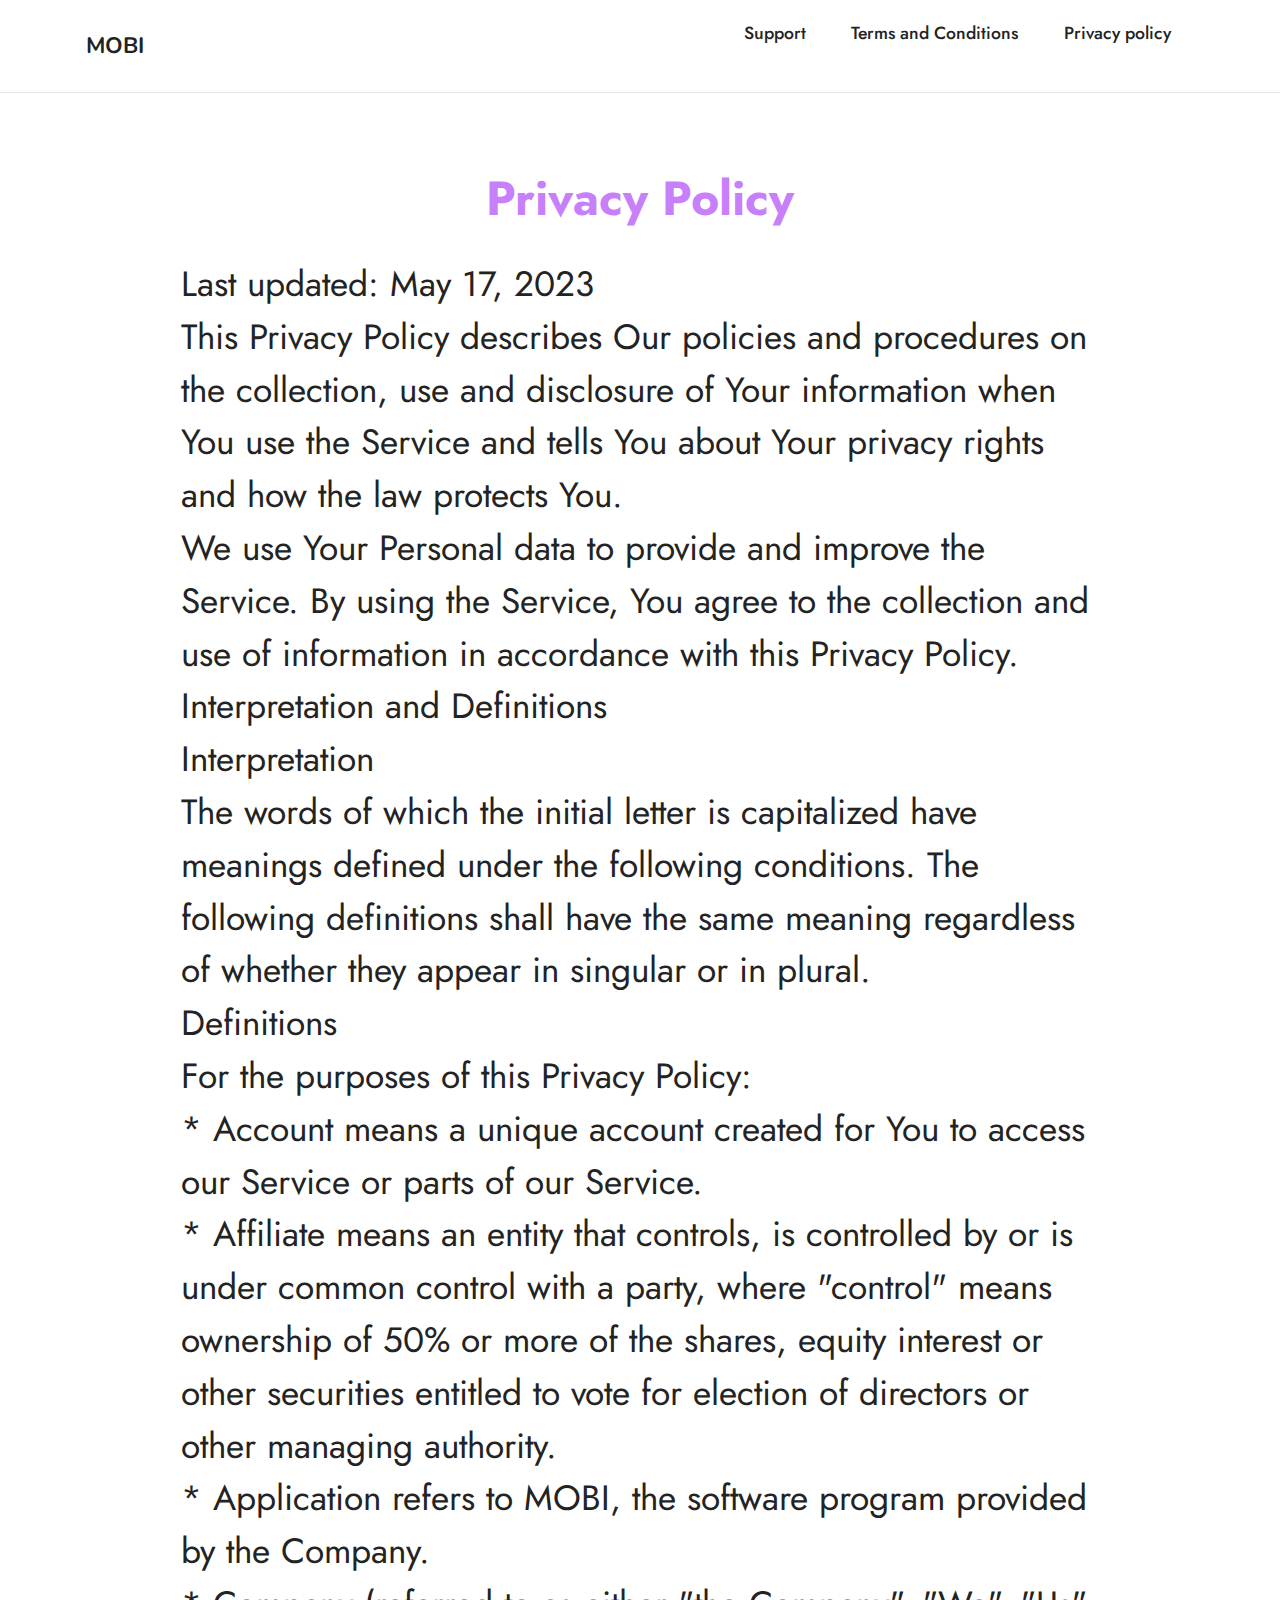
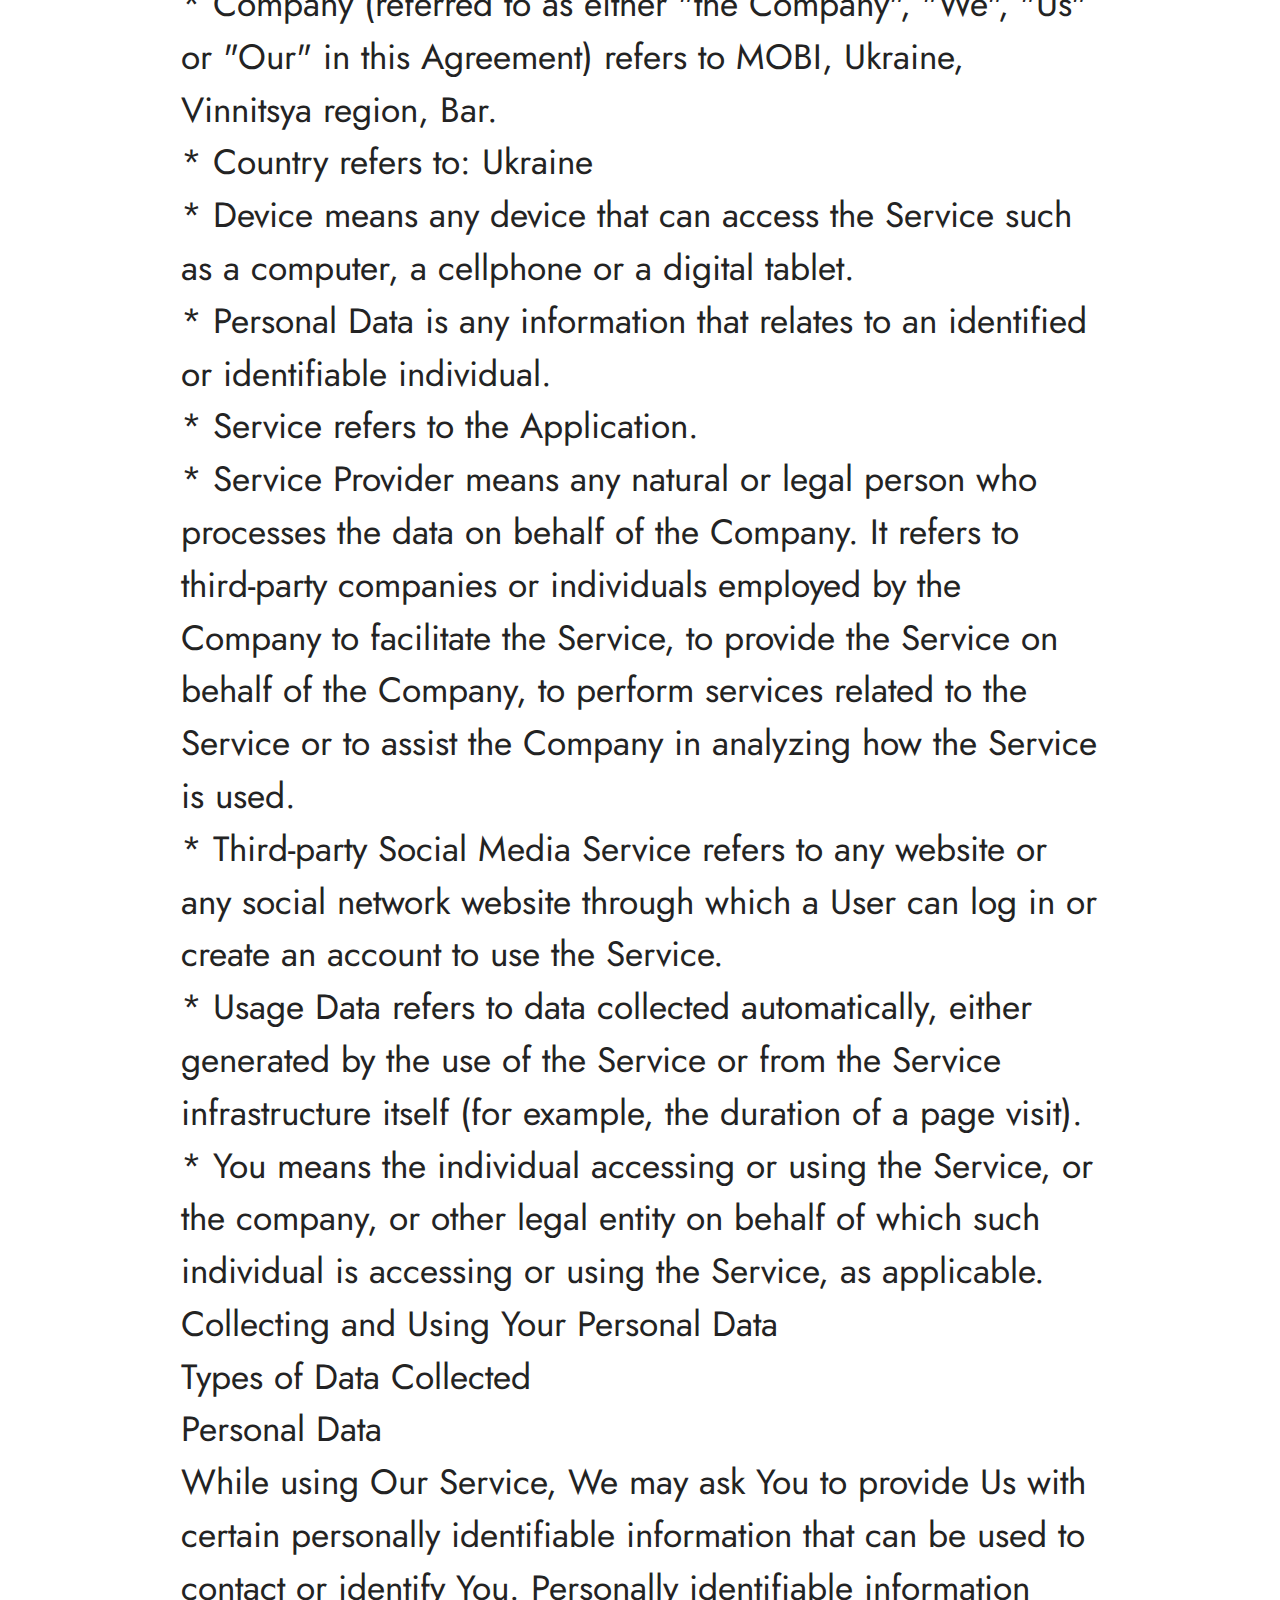
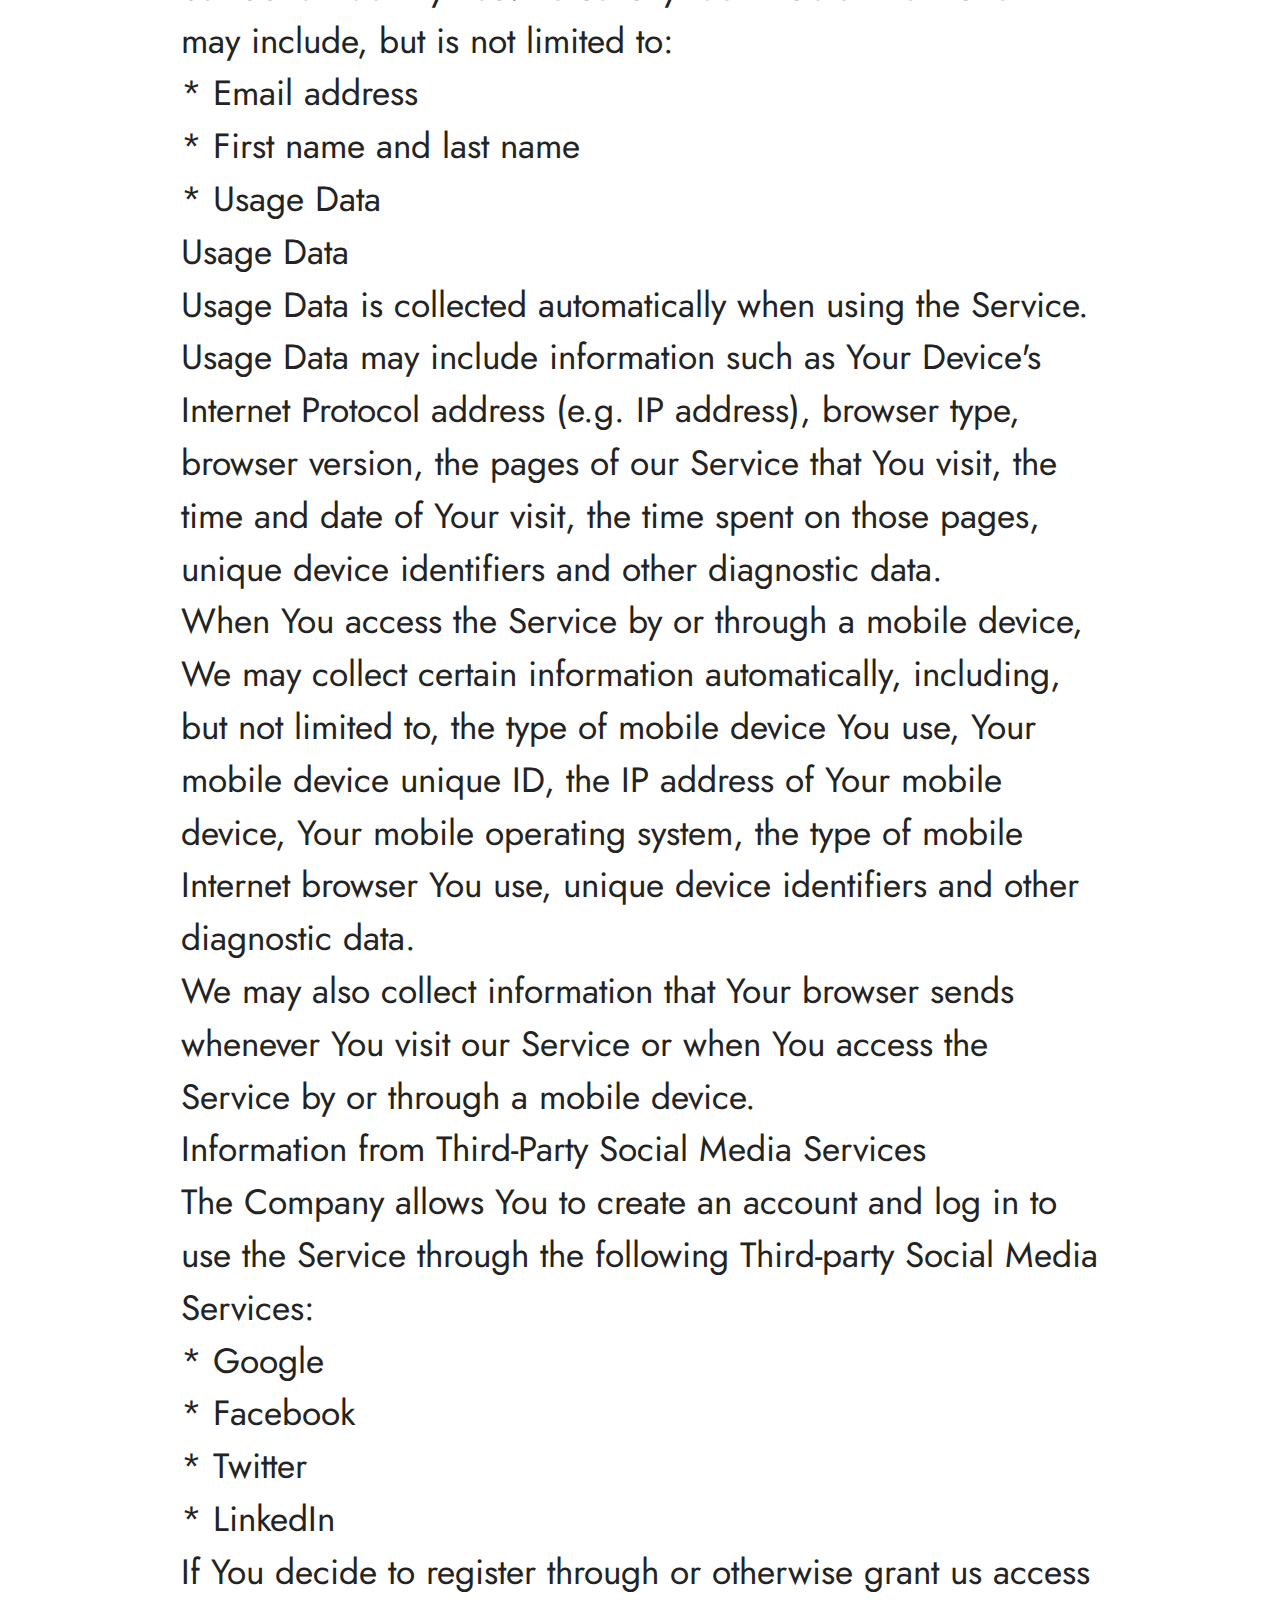
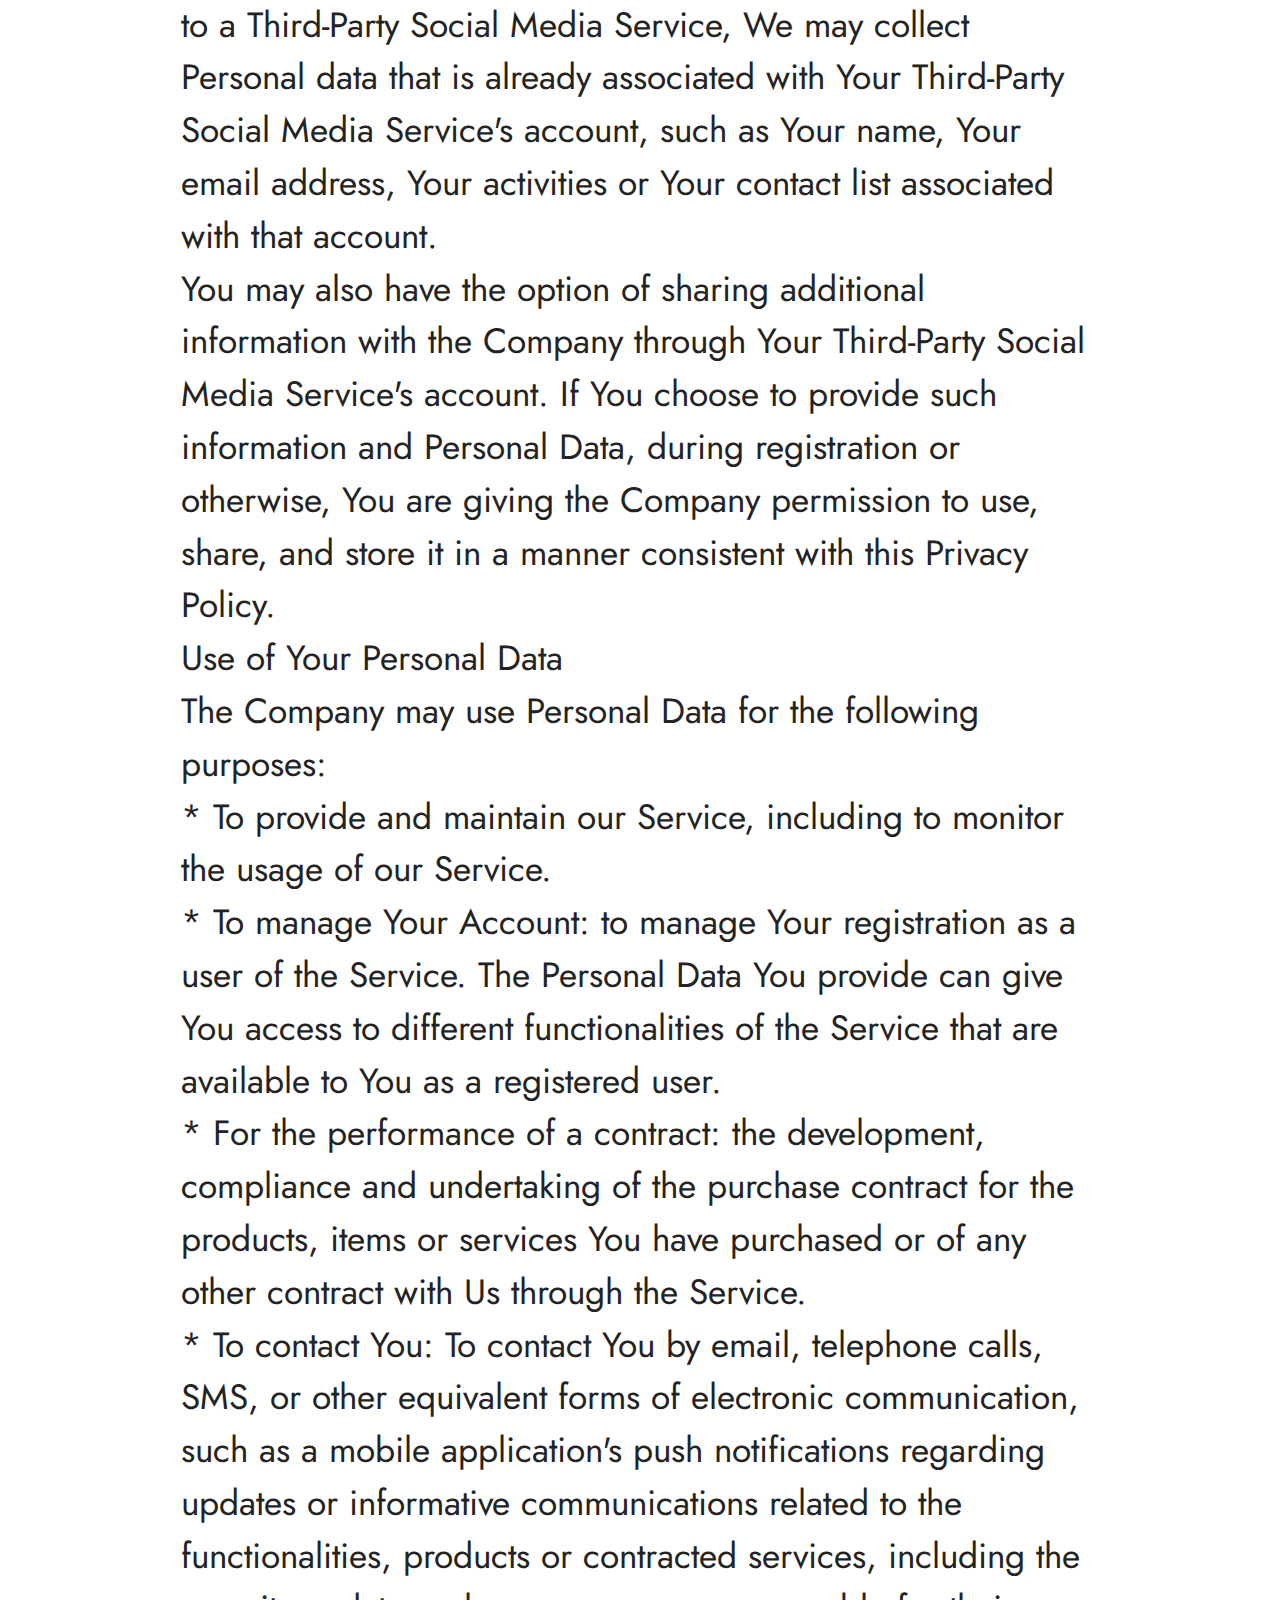
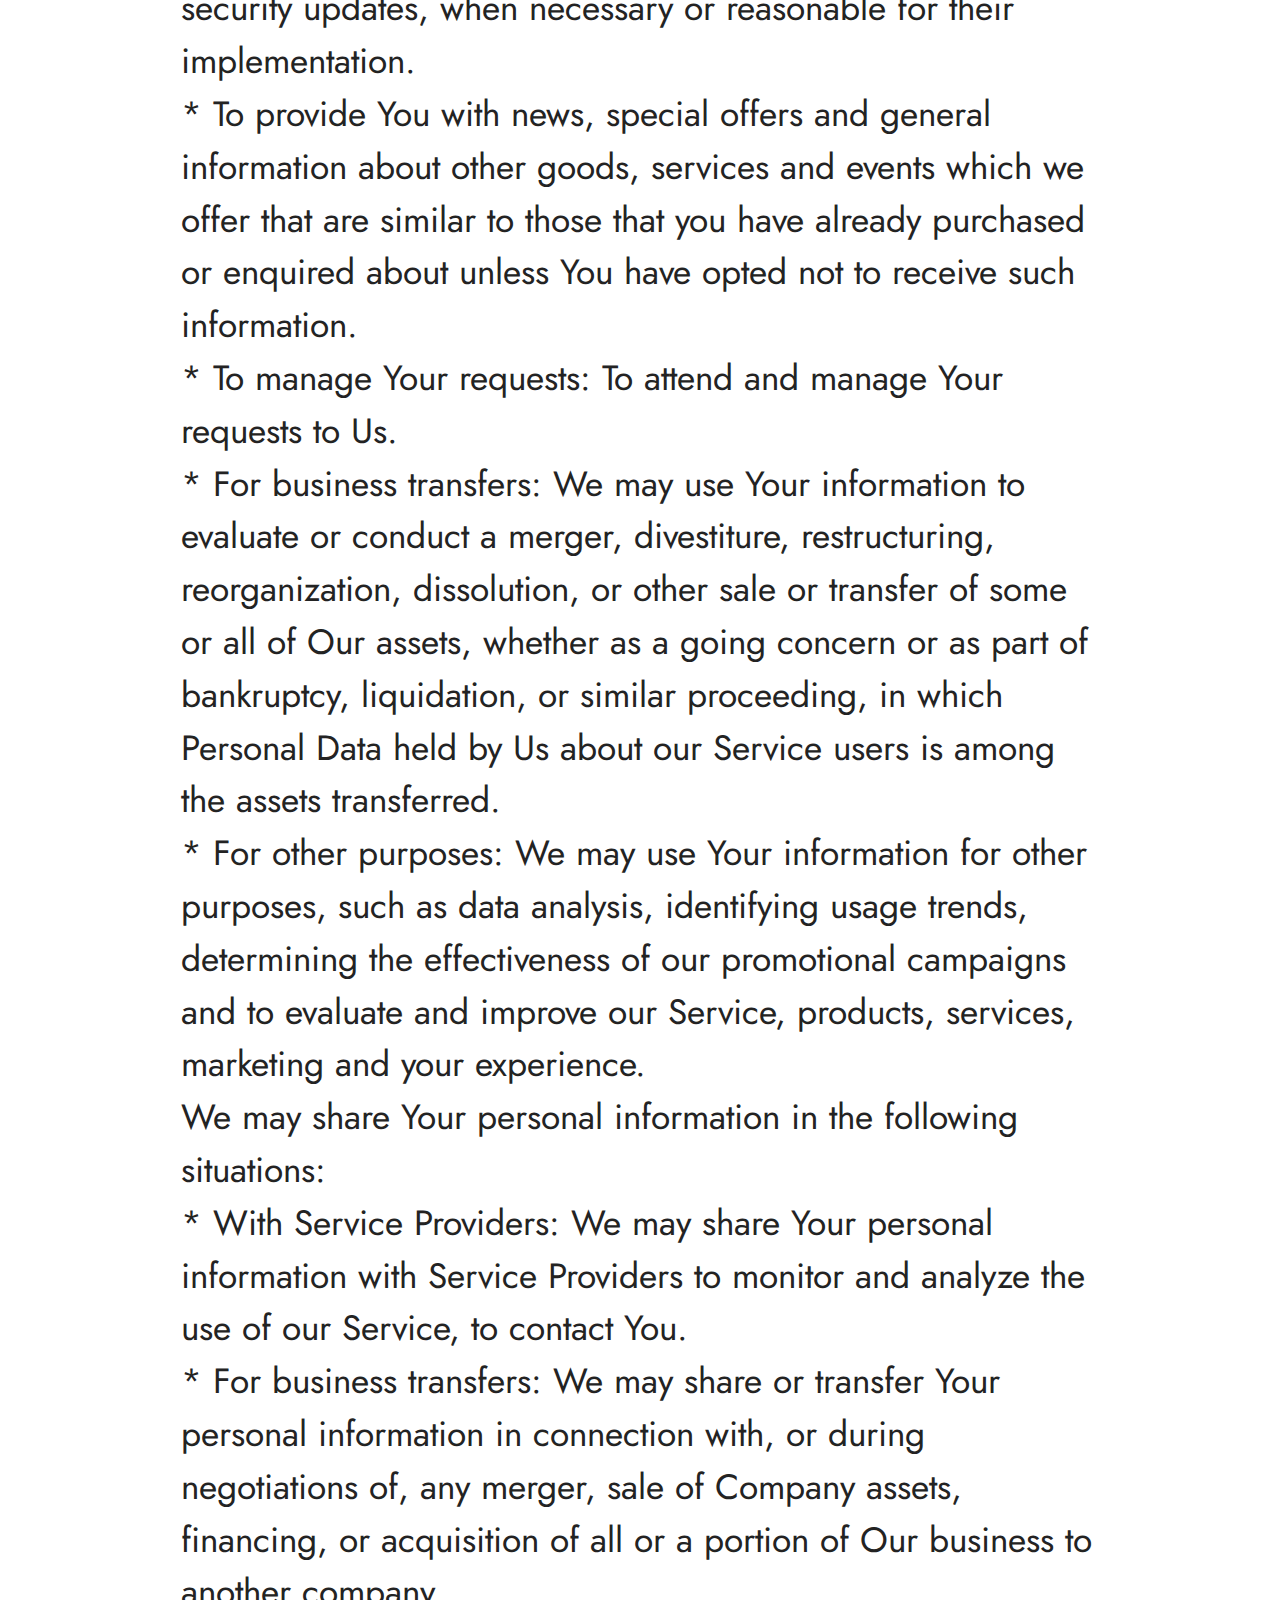
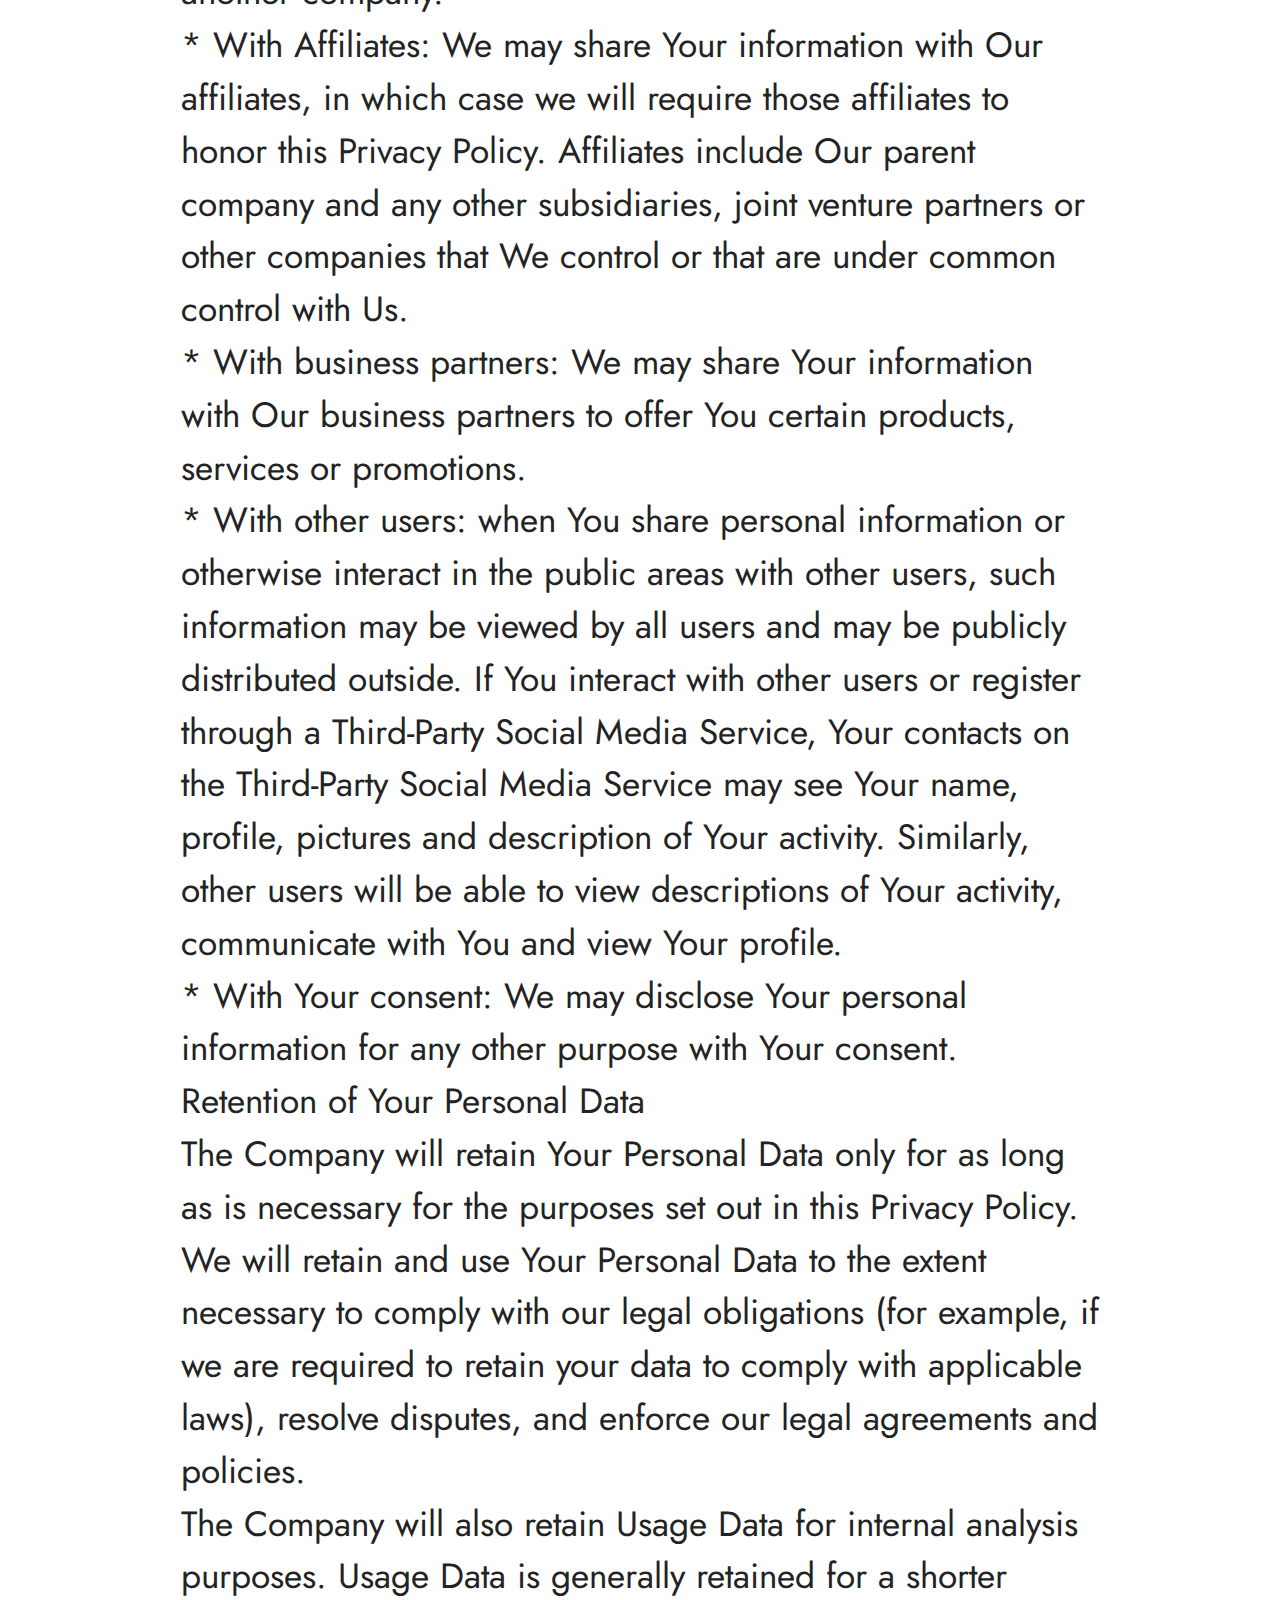
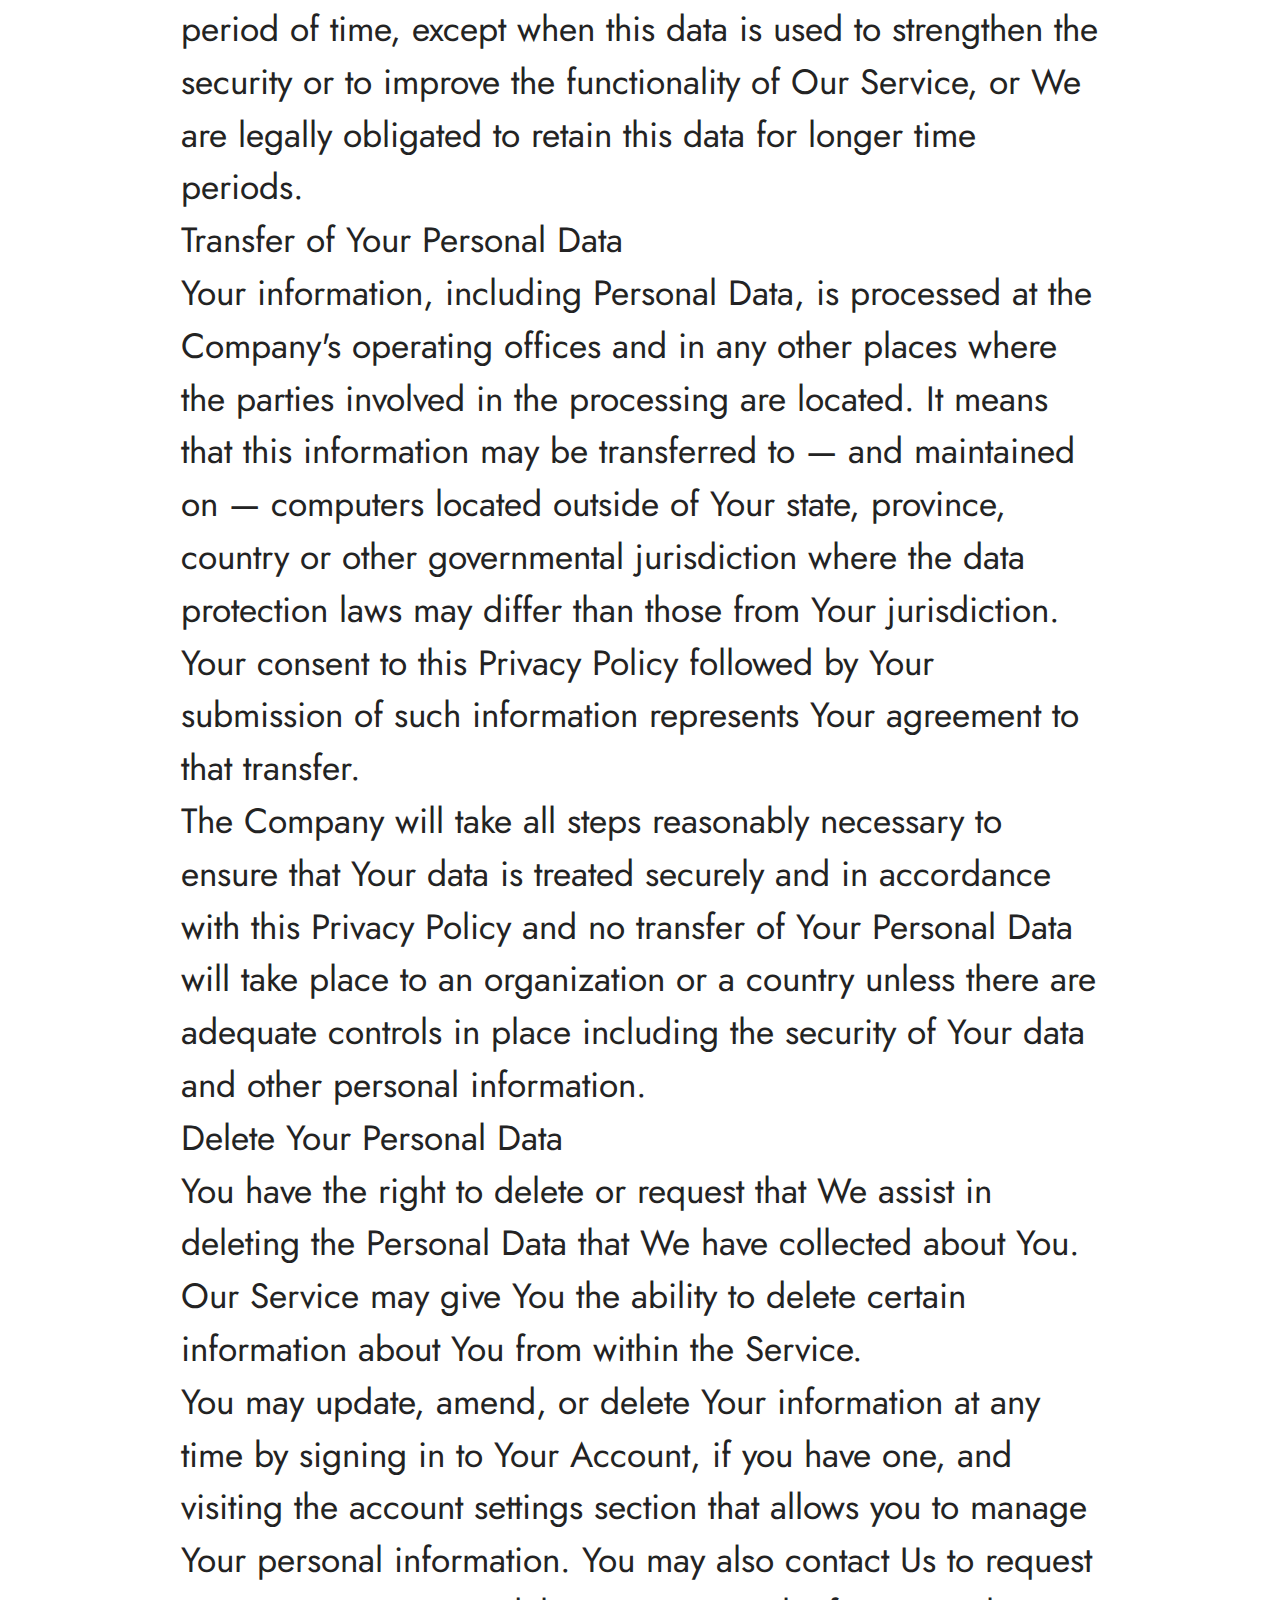
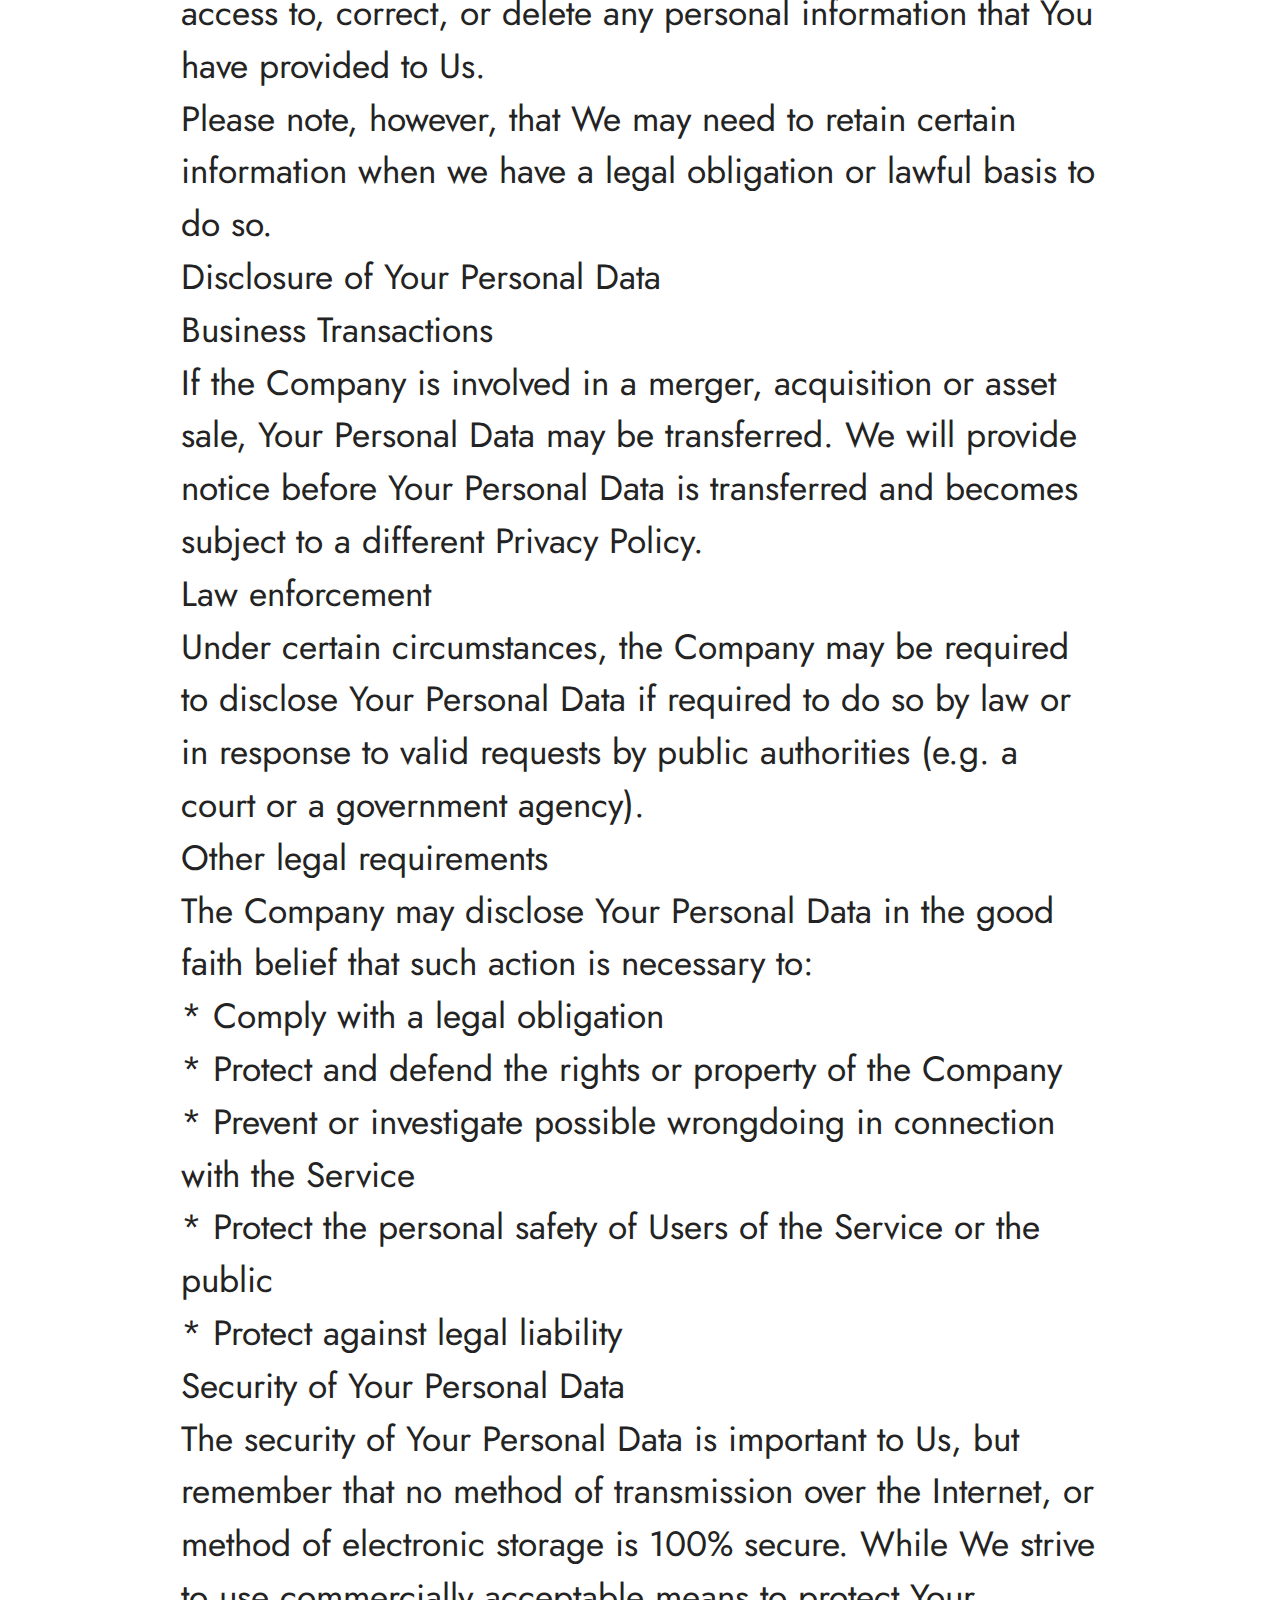
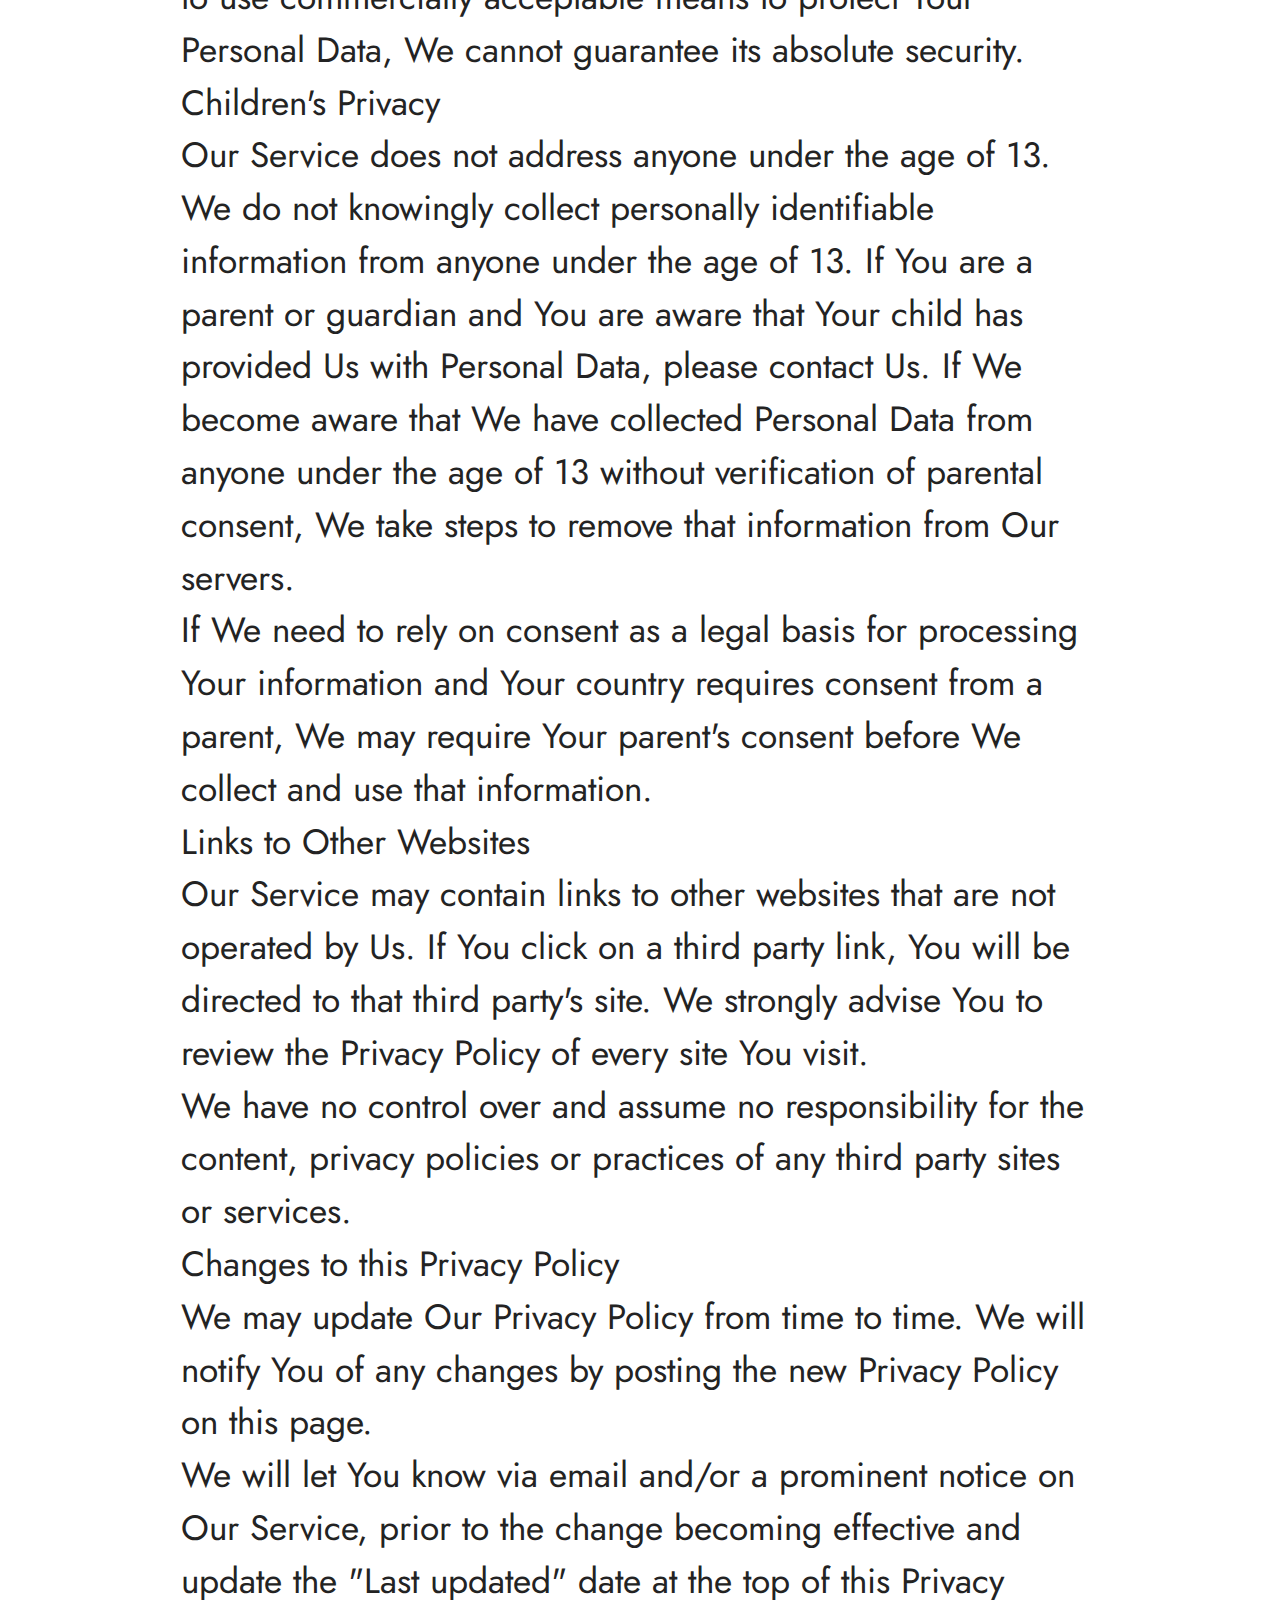
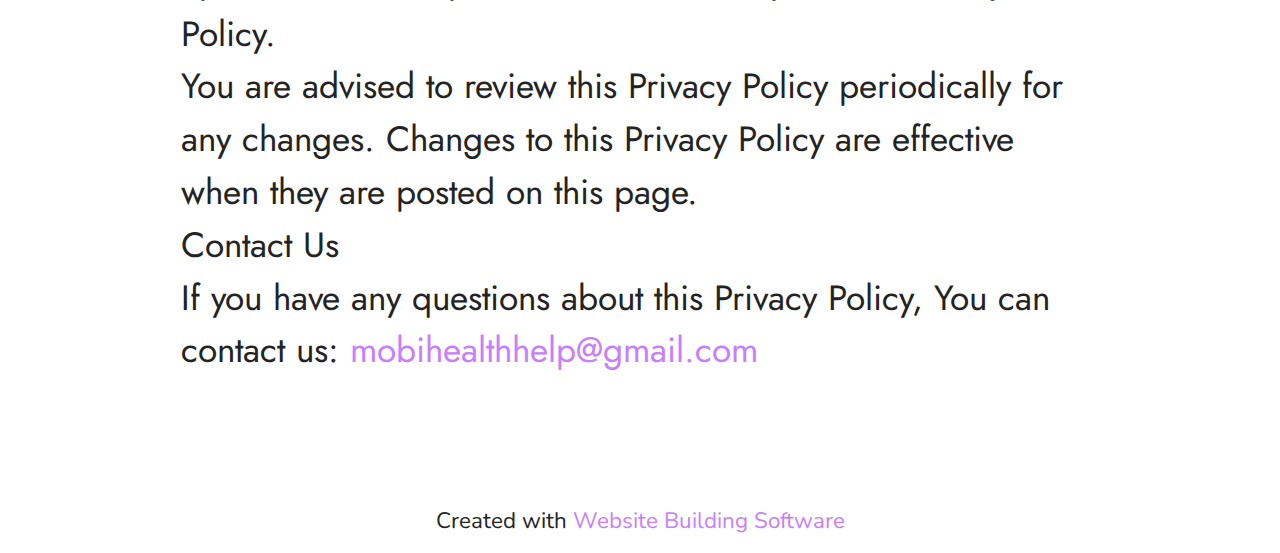
==== privacy-policy.html @ 44dad767 "Add files via upload" ====
<!DOCTYPE html>
<html  >
<head>
  <!-- Site made with Mobirise Website Builder v5.8.9, https://mobirise.com -->
  <meta charset="UTF-8">
  <meta http-equiv="X-UA-Compatible" content="IE=edge">
  <meta name="generator" content="Mobirise v5.8.9, mobirise.com">
  <meta name="viewport" content="width=device-width, initial-scale=1, minimum-scale=1">
  <link rel="shortcut icon" href="assets/images/appicon-3-280x280-128x128-1.png" type="image/x-icon">
  <meta name="description" content="">
  
  
  <title>Privacy policy</title>
  <link rel="stylesheet" href="assets/bootstrap/css/bootstrap.min.css">
  <link rel="stylesheet" href="assets/bootstrap/css/bootstrap-grid.min.css">
  <link rel="stylesheet" href="assets/bootstrap/css/bootstrap-reboot.min.css">
  <link rel="stylesheet" href="assets/dropdown/css/style.css">
  <link rel="stylesheet" href="assets/socicon/css/styles.css">
  <link rel="stylesheet" href="assets/theme/css/style.css">
  <link rel="preload" href="https://fonts.googleapis.com/css?family=Jost:100,200,300,400,500,600,700,800,900,100i,200i,300i,400i,500i,600i,700i,800i,900i&display=swap" as="style" onload="this.onload=null;this.rel='stylesheet'">
  <noscript><link rel="stylesheet" href="https://fonts.googleapis.com/css?family=Jost:100,200,300,400,500,600,700,800,900,100i,200i,300i,400i,500i,600i,700i,800i,900i&display=swap"></noscript>
  <link rel="preload" href="https://fonts.googleapis.com/css?family=Nunito:200,300,400,500,600,700,800,900,200i,300i,400i,500i,600i,700i,800i,900i&display=swap" as="style" onload="this.onload=null;this.rel='stylesheet'">
  <noscript><link rel="stylesheet" href="https://fonts.googleapis.com/css?family=Nunito:200,300,400,500,600,700,800,900,200i,300i,400i,500i,600i,700i,800i,900i&display=swap"></noscript>
  <link rel="preload" as="style" href="assets/mobirise/css/mbr-additional.css"><link rel="stylesheet" href="assets/mobirise/css/mbr-additional.css" type="text/css">

  
  
  
</head>
<body>
  
  <section data-bs-version="5.1" class="menu cid-s48OLK6784" once="menu" id="menu1-q">
    
    <nav class="navbar navbar-dropdown navbar-fixed-top navbar-expand-lg">
        <div class="container">
            <div class="navbar-brand">
                
                <span class="navbar-caption-wrap"><a class="navbar-caption text-black text-primary display-7" href="index.html">MOBI</a></span>
            </div>
            <button class="navbar-toggler" type="button" data-toggle="collapse" data-bs-toggle="collapse" data-target="#navbarSupportedContent" data-bs-target="#navbarSupportedContent" aria-controls="navbarNavAltMarkup" aria-expanded="false" aria-label="Toggle navigation">
                <div class="hamburger">
                    <span></span>
                    <span></span>
                    <span></span>
                    <span></span>
                </div>
            </button>
            <div class="collapse navbar-collapse" id="navbarSupportedContent">
                <ul class="navbar-nav nav-dropdown nav-right" data-app-modern-menu="true"><li class="nav-item"><a class="nav-link link text-black text-primary display-4" href="support.html" target="_blank">Support<br><br></a></li><li class="nav-item"><a class="nav-link link text-black text-primary display-4" href="terms-and-conditions.html">Terms and Conditions<br><br></a></li>
                    <li class="nav-item"><a class="nav-link link text-black text-primary display-4" href="privacy-policy.html">Privacy policy</a></li></ul>
                
                
            </div>
        </div>
    </nav>

</section>

<section data-bs-version="5.1" class="content4 cid-tEvQlUvA2G" id="content4-r">
    

    
    
    <div class="container">
        <div class="row justify-content-center">
            <div class="title col-md-12 col-lg-10">
                <h3 class="mbr-section-title mbr-fonts-style align-center mb-4 display-2"><strong>Privacy Policy</strong></h3>
                <h4 class="mbr-section-subtitle align-center mbr-fonts-style mb-4 display-5"><div>Last updated: May 17, 2023</div><div>This Privacy Policy describes Our policies and procedures on the collection, use and disclosure of Your information when You use the Service and tells You about Your privacy rights and how the law protects You.</div><div>We use Your Personal data to provide and improve the Service. By using the Service, You agree to the collection and use of information in accordance with this Privacy Policy.</div><div>Interpretation and Definitions</div><div>Interpretation</div><div>The words of which the initial letter is capitalized have meanings defined under the following conditions. The following definitions shall have the same meaning regardless of whether they appear in singular or in plural.</div><div>Definitions</div><div>For the purposes of this Privacy Policy:</div><div>* Account means a unique account created for You to access our Service or parts of our Service.</div><div>* Affiliate means an entity that controls, is controlled by or is under common control with a party, where "control" means ownership of 50% or more of the shares, equity interest or other securities entitled to vote for election of directors or other managing authority.</div><div>* Application refers to MOBI, the software program provided by the Company.</div><div>* Company (referred to as either "the Company", "We", "Us" or "Our" in this Agreement) refers to MOBI, Ukraine, Vinnitsya region, Bar.</div><div>* Country refers to: Ukraine</div><div>* Device means any device that can access the Service such as a computer, a cellphone or a digital tablet.</div><div>* Personal Data is any information that relates to an identified or identifiable individual.</div><div>* Service refers to the Application.</div><div>* Service Provider means any natural or legal person who processes the data on behalf of the Company. It refers to third-party companies or individuals employed by the Company to facilitate the Service, to provide the Service on behalf of the Company, to perform services related to the Service or to assist the Company in analyzing how the Service is used.</div><div>* Third-party Social Media Service refers to any website or any social network website through which a User can log in or create an account to use the Service.</div><div>* Usage Data refers to data collected automatically, either generated by the use of the Service or from the Service infrastructure itself (for example, the duration of a page visit).</div><div>* You means the individual accessing or using the Service, or the company, or other legal entity on behalf of which such individual is accessing or using the Service, as applicable.</div><div>Collecting and Using Your Personal Data</div><div>Types of Data Collected</div><div>Personal Data</div><div>While using Our Service, We may ask You to provide Us with certain personally identifiable information that can be used to contact or identify You. Personally identifiable information may include, but is not limited to:</div><div>* Email address</div><div>* First name and last name</div><div>* Usage Data</div><div>Usage Data</div><div>Usage Data is collected automatically when using the Service.</div><div>Usage Data may include information such as Your Device's Internet Protocol address (e.g. IP address), browser type, browser version, the pages of our Service that You visit, the time and date of Your visit, the time spent on those pages, unique device identifiers and other diagnostic data.</div><div>When You access the Service by or through a mobile device, We may collect certain information automatically, including, but not limited to, the type of mobile device You use, Your mobile device unique ID, the IP address of Your mobile device, Your mobile operating system, the type of mobile Internet browser You use, unique device identifiers and other diagnostic data.</div><div>We may also collect information that Your browser sends whenever You visit our Service or when You access the Service by or through a mobile device.</div><div>Information from Third-Party Social Media Services</div><div>The Company allows You to create an account and log in to use the Service through the following Third-party Social Media Services:</div><div>* Google</div><div>* Facebook</div><div>* Twitter</div><div>* LinkedIn</div><div>If You decide to register through or otherwise grant us access to a Third-Party Social Media Service, We may collect Personal data that is already associated with Your Third-Party Social Media Service's account, such as Your name, Your email address, Your activities or Your contact list associated with that account.</div><div>You may also have the option of sharing additional information with the Company through Your Third-Party Social Media Service's account. If You choose to provide such information and Personal Data, during registration or otherwise, You are giving the Company permission to use, share, and store it in a manner consistent with this Privacy Policy.</div><div>Use of Your Personal Data</div><div>The Company may use Personal Data for the following purposes:</div><div>* To provide and maintain our Service, including to monitor the usage of our Service.</div><div>* To manage Your Account: to manage Your registration as a user of the Service. The Personal Data You provide can give You access to different functionalities of the Service that are available to You as a registered user.</div><div>* For the performance of a contract: the development, compliance and undertaking of the purchase contract for the products, items or services You have purchased or of any other contract with Us through the Service.</div><div>* To contact You: To contact You by email, telephone calls, SMS, or other equivalent forms of electronic communication, such as a mobile application's push notifications regarding updates or informative communications related to the functionalities, products or contracted services, including the security updates, when necessary or reasonable for their implementation.</div><div>* To provide You with news, special offers and general information about other goods, services and events which we offer that are similar to those that you have already purchased or enquired about unless You have opted not to receive such information.</div><div>* To manage Your requests: To attend and manage Your requests to Us.</div><div>* For business transfers: We may use Your information to evaluate or conduct a merger, divestiture, restructuring, reorganization, dissolution, or other sale or transfer of some or all of Our assets, whether as a going concern or as part of bankruptcy, liquidation, or similar proceeding, in which Personal Data held by Us about our Service users is among the assets transferred.</div><div>* For other purposes: We may use Your information for other purposes, such as data analysis, identifying usage trends, determining the effectiveness of our promotional campaigns and to evaluate and improve our Service, products, services, marketing and your experience.</div><div>We may share Your personal information in the following situations:</div><div>* With Service Providers: We may share Your personal information with Service Providers to monitor and analyze the use of our Service, to contact You.</div><div>* For business transfers: We may share or transfer Your personal information in connection with, or during negotiations of, any merger, sale of Company assets, financing, or acquisition of all or a portion of Our business to another company.</div><div>* With Affiliates: We may share Your information with Our affiliates, in which case we will require those affiliates to honor this Privacy Policy. Affiliates include Our parent company and any other subsidiaries, joint venture partners or other companies that We control or that are under common control with Us.</div><div>* With business partners: We may share Your information with Our business partners to offer You certain products, services or promotions.</div><div>* With other users: when You share personal information or otherwise interact in the public areas with other users, such information may be viewed by all users and may be publicly distributed outside. If You interact with other users or register through a Third-Party Social Media Service, Your contacts on the Third-Party Social Media Service may see Your name, profile, pictures and description of Your activity. Similarly, other users will be able to view descriptions of Your activity, communicate with You and view Your profile.</div><div>* With Your consent: We may disclose Your personal information for any other purpose with Your consent.</div><div>Retention of Your Personal Data</div><div>The Company will retain Your Personal Data only for as long as is necessary for the purposes set out in this Privacy Policy. We will retain and use Your Personal Data to the extent necessary to comply with our legal obligations (for example, if we are required to retain your data to comply with applicable laws), resolve disputes, and enforce our legal agreements and policies.</div><div>The Company will also retain Usage Data for internal analysis purposes. Usage Data is generally retained for a shorter period of time, except when this data is used to strengthen the security or to improve the functionality of Our Service, or We are legally obligated to retain this data for longer time periods.</div><div>Transfer of Your Personal Data</div><div>Your information, including Personal Data, is processed at the Company's operating offices and in any other places where the parties involved in the processing are located. It means that this information may be transferred to — and maintained on — computers located outside of Your state, province, country or other governmental jurisdiction where the data protection laws may differ than those from Your jurisdiction.</div><div>Your consent to this Privacy Policy followed by Your submission of such information represents Your agreement to that transfer.</div><div>The Company will take all steps reasonably necessary to ensure that Your data is treated securely and in accordance with this Privacy Policy and no transfer of Your Personal Data will take place to an organization or a country unless there are adequate controls in place including the security of Your data and other personal information.</div><div>Delete Your Personal Data</div><div>You have the right to delete or request that We assist in deleting the Personal Data that We have collected about You.</div><div>Our Service may give You the ability to delete certain information about You from within the Service.</div><div>You may update, amend, or delete Your information at any time by signing in to Your Account, if you have one, and visiting the account settings section that allows you to manage Your personal information. You may also contact Us to request access to, correct, or delete any personal information that You have provided to Us.</div><div>Please note, however, that We may need to retain certain information when we have a legal obligation or lawful basis to do so.</div><div>Disclosure of Your Personal Data</div><div>Business Transactions</div><div>If the Company is involved in a merger, acquisition or asset sale, Your Personal Data may be transferred. We will provide notice before Your Personal Data is transferred and becomes subject to a different Privacy Policy.</div><div>Law enforcement</div><div>Under certain circumstances, the Company may be required to disclose Your Personal Data if required to do so by law or in response to valid requests by public authorities (e.g. a court or a government agency).</div><div>Other legal requirements</div><div>The Company may disclose Your Personal Data in the good faith belief that such action is necessary to:</div><div>* Comply with a legal obligation</div><div>* Protect and defend the rights or property of the Company</div><div>* Prevent or investigate possible wrongdoing in connection with the Service</div><div>* Protect the personal safety of Users of the Service or the public</div><div>* Protect against legal liability</div><div>Security of Your Personal Data</div><div>The security of Your Personal Data is important to Us, but remember that no method of transmission over the Internet, or method of electronic storage is 100% secure. While We strive to use commercially acceptable means to protect Your Personal Data, We cannot guarantee its absolute security.</div><div>Children's Privacy</div><div>Our Service does not address anyone under the age of 13. We do not knowingly collect personally identifiable information from anyone under the age of 13. If You are a parent or guardian and You are aware that Your child has provided Us with Personal Data, please contact Us. If We become aware that We have collected Personal Data from anyone under the age of 13 without verification of parental consent, We take steps to remove that information from Our servers.</div><div>If We need to rely on consent as a legal basis for processing Your information and Your country requires consent from a parent, We may require Your parent's consent before We collect and use that information.</div><div>Links to Other Websites</div><div>Our Service may contain links to other websites that are not operated by Us. If You click on a third party link, You will be directed to that third party's site. We strongly advise You to review the Privacy Policy of every site You visit.</div><div>We have no control over and assume no responsibility for the content, privacy policies or practices of any third party sites or services.</div><div>Changes to this Privacy Policy</div><div>We may update Our Privacy Policy from time to time. We will notify You of any changes by posting the new Privacy Policy on this page.</div><div>We will let You know via email and/or a prominent notice on Our Service, prior to the change becoming effective and update the "Last updated" date at the top of this Privacy Policy.</div><div>You are advised to review this Privacy Policy periodically for any changes. Changes to this Privacy Policy are effective when they are posted on this page.</div><div>Contact Us</div><div>If you have any questions about this Privacy Policy, You can contact us: <a href="mailto:mobihealthhelp@gmail.com" class="text-primary">mobihealthhelp@gmail.com</a></div></h4>
                
            </div>
        </div>
    </div>
</section><section class="display-7" style="padding: 0;align-items: center;justify-content: center;flex-wrap: wrap;    align-content: center;display: flex;position: relative;height: 4rem;"><a href="https://mobiri.se/3019421" style="flex: 1 1;height: 4rem;position: absolute;width: 100%;z-index: 1;"><img alt="" style="height: 4rem;" src="[data-uri]"></a><p style="margin: 0;text-align: center;" class="display-7">Created with &#8204;</p><a style="z-index:1" href="https://mobirise.com"> Website Building Software</a></section><script src="assets/bootstrap/js/bootstrap.bundle.min.js"></script>  <script src="assets/smoothscroll/smooth-scroll.js"></script>  <script src="assets/ytplayer/index.js"></script>  <script src="assets/dropdown/js/navbar-dropdown.js"></script>  <script src="assets/theme/js/script.js"></script>  
  
  
</body>
</html>
---- assets/dropdown/css/style.css ----
.navbar-dropdown {
  left: 0;
  padding: 0;
  position: absolute;
  right: 0;
  top: 0;
  transition: all 0.45s ease;
  z-index: 1030;
  background: #282828; }
  .navbar-dropdown .navbar-logo {
    margin-right: 0.8rem;
    transition: margin 0.3s ease-in-out;
    vertical-align: middle; }
    .navbar-dropdown .navbar-logo img {
      height: 3.125rem;
      transition: all 0.3s ease-in-out; }
    .navbar-dropdown .navbar-logo.mbr-iconfont {
      font-size: 3.125rem;
      line-height: 3.125rem; }
  .navbar-dropdown .navbar-caption {
    font-weight: 700;
    white-space: normal;
    vertical-align: -4px;
    line-height: 3.125rem !important; }
    .navbar-dropdown .navbar-caption, .navbar-dropdown .navbar-caption:hover {
      color: inherit;
      text-decoration: none; }
  .navbar-dropdown .mbr-iconfont + .navbar-caption {
    vertical-align: -1px; }
  .navbar-dropdown.navbar-fixed-top {
    position: fixed; }
  .navbar-dropdown .navbar-brand span {
    vertical-align: -4px; }
  .navbar-dropdown.bg-color.transparent {
    background: none; }
  .navbar-dropdown.navbar-short .navbar-brand {
    padding: 0.625rem 0; }
    .navbar-dropdown.navbar-short .navbar-brand span {
      vertical-align: -1px; }
  .navbar-dropdown.navbar-short .navbar-caption {
    line-height: 2.375rem !important;
    vertical-align: -2px; }
  .navbar-dropdown.navbar-short .navbar-logo {
    margin-right: 0.5rem; }
    .navbar-dropdown.navbar-short .navbar-logo img {
      height: 2.375rem; }
    .navbar-dropdown.navbar-short .navbar-logo.mbr-iconfont {
      font-size: 2.375rem;
      line-height: 2.375rem; }
  .navbar-dropdown.navbar-short .mbr-table-cell {
    height: 3.625rem; }
  .navbar-dropdown .navbar-close {
    left: 0.6875rem;
    position: fixed;
    top: 0.75rem;
    z-index: 1000; }
  .navbar-dropdown .hamburger-icon {
    content: "";
    display: inline-block;
    vertical-align: middle;
    width: 16px;
    -webkit-box-shadow: 0 -6px 0 1px #282828,0 0 0 1px #282828,0 6px 0 1px #282828;
    -moz-box-shadow: 0 -6px 0 1px #282828,0 0 0 1px #282828,0 6px 0 1px #282828;
    box-shadow: 0 -6px 0 1px #282828,0 0 0 1px #282828,0 6px 0 1px #282828; }

.dropdown-menu .dropdown-toggle[data-toggle="dropdown-submenu"]::after {
  border-bottom: 0.35em solid transparent;
  border-left: 0.35em solid;
  border-right: 0;
  border-top: 0.35em solid transparent;
  margin-left: 0.3rem; }

.dropdown-menu .dropdown-item:focus {
  outline: 0; }

.nav-dropdown {
  font-size: 0.75rem;
  font-weight: 500;
  height: auto !important; }
  .nav-dropdown .nav-btn {
    padding-left: 1rem; }
  .nav-dropdown .link {
    margin: .667em 1.667em;
    font-weight: 500;
    padding: 0;
    transition: color .2s ease-in-out; }
    .nav-dropdown .link.dropdown-toggle {
      margin-right: 2.583em; }
      .nav-dropdown .link.dropdown-toggle::after {
        margin-left: .25rem;
        border-top: 0.35em solid;
        border-right: 0.35em solid transparent;
        border-left: 0.35em solid transparent;
        border-bottom: 0; }
      .nav-dropdown .link.dropdown-toggle[aria-expanded="true"] {
        margin: 0;
        padding: 0.667em 3.263em  0.667em 1.667em; }
  .nav-dropdown .link::after,
  .nav-dropdown .dropdown-item::after {
    color: inherit; }
  .nav-dropdown .btn {
    font-size: 0.75rem;
    font-weight: 700;
    letter-spacing: 0;
    margin-bottom: 0;
    padding-left: 1.25rem;
    padding-right: 1.25rem; }
  .nav-dropdown .dropdown-menu {
    border-radius: 0;
    border: 0;
    left: 0;
    margin: 0;
    padding-bottom: 1.25rem;
    padding-top: 1.25rem;
    position: relative; }
  .nav-dropdown .dropdown-submenu {
    margin-left: 0.125rem;
    top: 0; }
  .nav-dropdown .dropdown-item {
    font-weight: 500;
    line-height: 2;
    padding: 0.3846em 4.615em 0.3846em 1.5385em;
    position: relative;
    transition: color .2s ease-in-out, background-color .2s ease-in-out; }
    .nav-dropdown .dropdown-item::after {
      margin-top: -0.3077em;
      position: absolute;
      right: 1.1538em;
      top: 50%; }
    .nav-dropdown .dropdown-item:focus, .nav-dropdown .dropdown-item:hover {
      background: none; }

@media (max-width: 767px) {
  .nav-dropdown.navbar-toggleable-sm {
    bottom: 0;
    display: none;
    left: 0;
    overflow-x: hidden;
    position: fixed;
    top: 0;
    transform: translateX(-100%);
    -ms-transform: translateX(-100%);
    -webkit-transform: translateX(-100%);
    width: 18.75rem;
    z-index: 999; } }
.nav-dropdown.navbar-toggleable-xl {
  bottom: 0;
  display: none;
  left: 0;
  overflow-x: hidden;
  position: fixed;
  top: 0;
  transform: translateX(-100%);
  -ms-transform: translateX(-100%);
  -webkit-transform: translateX(-100%);
  width: 18.75rem;
  z-index: 999; }

.nav-dropdown-sm {
  display: block !important;
  overflow-x: hidden;
  overflow: auto;
  padding-top: 3.875rem; }
  .nav-dropdown-sm::after {
    content: "";
    display: block;
    height: 3rem;
    width: 100%; }
  .nav-dropdown-sm.collapse.in ~ .navbar-close {
    display: block !important; }
  .nav-dropdown-sm.collapsing, .nav-dropdown-sm.collapse.in {
    transform: translateX(0);
    -ms-transform: translateX(0);
    -webkit-transform: translateX(0);
    transition: all 0.25s ease-out;
    -webkit-transition: all 0.25s ease-out;
    background: #282828; }
  .nav-dropdown-sm.collapsing[aria-expanded="false"] {
    transform: translateX(-100%);
    -ms-transform: translateX(-100%);
    -webkit-transform: translateX(-100%); }
  .nav-dropdown-sm .nav-item {
    display: block;
    margin-left: 0 !important;
    padding-left: 0; }
  .nav-dropdown-sm .link,
  .nav-dropdown-sm .dropdown-item {
    border-top: 1px dotted rgba(255, 255, 255, 0.1);
    font-size: 0.8125rem;
    line-height: 1.6;
    margin: 0 !important;
    padding: 0.875rem 2.4rem 0.875rem 1.5625rem !important;
    position: relative;
    white-space: normal; }
    .nav-dropdown-sm .link:focus, .nav-dropdown-sm .link:hover,
    .nav-dropdown-sm .dropdown-item:focus,
    .nav-dropdown-sm .dropdown-item:hover {
      background: rgba(0, 0, 0, 0.2) !important;
      color: #c0a375; }
  .nav-dropdown-sm .nav-btn {
    position: relative;
    padding: 1.5625rem 1.5625rem 0 1.5625rem; }
    .nav-dropdown-sm .nav-btn::before {
      border-top: 1px dotted rgba(255, 255, 255, 0.1);
      content: "";
      left: 0;
      position: absolute;
      top: 0;
      width: 100%; }
    .nav-dropdown-sm .nav-btn + .nav-btn {
      padding-top: 0.625rem; }
      .nav-dropdown-sm .nav-btn + .nav-btn::before {
        display: none; }
  .nav-dropdown-sm .btn {
    padding: 0.625rem 0; }
  .nav-dropdown-sm .dropdown-toggle[data-toggle="dropdown-submenu"]::after {
    margin-left: .25rem;
    border-top: 0.35em solid;
    border-right: 0.35em solid transparent;
    border-left: 0.35em solid transparent;
    border-bottom: 0; }
  .nav-dropdown-sm .dropdown-toggle[data-toggle="dropdown-submenu"][aria-expanded="true"]::after {
    border-top: 0;
    border-right: 0.35em solid transparent;
    border-left: 0.35em solid transparent;
    border-bottom: 0.35em solid; }
  .nav-dropdown-sm .dropdown-menu {
    margin: 0;
    padding: 0;
    position: relative;
    top: 0;
    left: 0;
    width: 100%;
    border: 0;
    float: none;
    border-radius: 0;
    background: none; }
  .nav-dropdown-sm .dropdown-submenu {
    left: 100%;
    margin-left: 0.125rem;
    margin-top: -1.25rem;
    top: 0; }

.navbar-toggleable-sm .nav-dropdown .dropdown-menu {
  position: absolute; }

.navbar-toggleable-sm .nav-dropdown .dropdown-submenu {
  left: 100%;
  margin-left: 0.125rem;
  margin-top: -1.25rem;
  top: 0; }

.navbar-toggleable-sm.opened .nav-dropdown .dropdown-menu {
  position: relative; }

.navbar-toggleable-sm.opened .nav-dropdown .dropdown-submenu {
  left: 0;
  margin-left: 00rem;
  margin-top: 0rem;
  top: 0; }

.is-builder .nav-dropdown.collapsing {
  transition: none !important; }
---- assets/socicon/css/styles.css ----
@charset "UTF-8";

@font-face {
  font-family: 'Socicon';
  src:  url('../fonts/socicon.eot');
  src:  url('../fonts/socicon.eot?#iefix') format('embedded-opentype'),
    url('../fonts/socicon.woff2') format('woff2'),
    url('../fonts/socicon.ttf') format('truetype'),
    url('../fonts/socicon.woff') format('woff'),
    url('../fonts/socicon.svg#socicon') format('svg');
  font-weight: normal;
  font-style: normal;
  font-display: swap;
}

[data-icon]:before {
  font-family: "socicon" !important;
  content: attr(data-icon);
  font-style: normal !important;
  font-weight: normal !important;
  font-variant: normal !important;
  text-transform: none !important;
  speak: none;
  line-height: 1;
  -webkit-font-smoothing: antialiased;
  -moz-osx-font-smoothing: grayscale;
}

[class^="socicon-"], [class*=" socicon-"] {
  /* use !important to prevent issues with browser extensions that change fonts */
  font-family: 'Socicon' !important;
  speak: none;
  font-style: normal;
  font-weight: normal;
  font-variant: normal;
  text-transform: none;
  line-height: 1;

  /* Better Font Rendering =========== */
  -webkit-font-smoothing: antialiased;
  -moz-osx-font-smoothing: grayscale;
}

.socicon-eitaa:before {
  content: "\e97c";
}
.socicon-soroush:before {
  content: "\e97d";
}
.socicon-bale:before {
  content: "\e97e";
}
.socicon-zazzle:before {
  content: "\e97b";
}
.socicon-society6:before {
  content: "\e97a";
}
.socicon-redbubble:before {
  content: "\e979";
}
.socicon-avvo:before {
  content: "\e978";
}
.socicon-stitcher:before {
  content: "\e977";
}
.socicon-googlehangouts:before {
  content: "\e974";
}
.socicon-dlive:before {
  content: "\e975";
}
.socicon-vsco:before {
  content: "\e976";
}
.socicon-flipboard:before {
  content: "\e973";
}
.socicon-ubuntu:before {
  content: "\e958";
}
.socicon-artstation:before {
  content: "\e959";
}
.socicon-invision:before {
  content: "\e95a";
}
.socicon-torial:before {
  content: "\e95b";
}
.socicon-collectorz:before {
  content: "\e95c";
}
.socicon-seenthis:before {
  content: "\e95d";
}
.socicon-googleplaymusic:before {
  content: "\e95e";
}
.socicon-debian:before {
  content: "\e95f";
}
.socicon-filmfreeway:before {
  content: "\e960";
}
.socicon-gnome:before {
  content: "\e961";
}
.socicon-itchio:before {
  content: "\e962";
}
.socicon-jamendo:before {
  content: "\e963";
}
.socicon-mix:before {
  content: "\e964";
}
.socicon-sharepoint:before {
  content: "\e965";
}
.socicon-tinder:before {
  content: "\e966";
}
.socicon-windguru:before {
  content: "\e967";
}
.socicon-cdbaby:before {
  content: "\e968";
}
.socicon-elementaryos:before {
  content: "\e969";
}
.socicon-stage32:before {
  content: "\e96a";
}
.socicon-tiktok:before {
  content: "\e96b";
}
.socicon-gitter:before {
  content: "\e96c";
}
.socicon-letterboxd:before {
  content: "\e96d";
}
.socicon-threema:before {
  content: "\e96e";
}
.socicon-splice:before {
  content: "\e96f";
}
.socicon-metapop:before {
  content: "\e970";
}
.socicon-naver:before {
  content: "\e971";
}
.socicon-remote:before {
  content: "\e972";
}
.socicon-internet:before {
  content: "\e957";
}
.socicon-moddb:before {
  content: "\e94b";
}
.socicon-indiedb:before {
  content: "\e94c";
}
.socicon-traxsource:before {
  content: "\e94d";
}
.socicon-gamefor:before {
  content: "\e94e";
}
.socicon-pixiv:before {
  content: "\e94f";
}
.socicon-myanimelist:before {
  content: "\e950";
}
.socicon-blackberry:before {
  content: "\e951";
}
.socicon-wickr:before {
  content: "\e952";
}
.socicon-spip:before {
  content: "\e953";
}
.socicon-napster:before {
  content: "\e954";
}
.socicon-beatport:before {
  content: "\e955";
}
.socicon-hackerone:before {
  content: "\e956";
}
.socicon-hackernews:before {
  content: "\e946";
}
.socicon-smashwords:before {
  content: "\e947";
}
.socicon-kobo:before {
  content: "\e948";
}
.socicon-bookbub:before {
  content: "\e949";
}
.socicon-mailru:before {
  content: "\e94a";
}
.socicon-gitlab:before {
  content: "\e945";
}
.socicon-instructables:before {
  content: "\e944";
}
.socicon-portfolio:before {
  content: "\e943";
}
.socicon-codered:before {
  content: "\e940";
}
.socicon-origin:before {
  content: "\e941";
}
.socicon-nextdoor:before {
  content: "\e942";
}
.socicon-udemy:before {
  content: "\e93f";
}
.socicon-livemaster:before {
  content: "\e93e";
}
.socicon-crunchbase:before {
  content: "\e93b";
}
.socicon-homefy:before {
  content: "\e93c";
}
.socicon-calendly:before {
  content: "\e93d";
}
.socicon-realtor:before {
  content: "\e90f";
}
.socicon-tidal:before {
  content: "\e910";
}
.socicon-qobuz:before {
  content: "\e911";
}
.socicon-natgeo:before {
  content: "\e912";
}
.socicon-mastodon:before {
  content: "\e913";
}
.socicon-unsplash:before {
  content: "\e914";
}
.socicon-homeadvisor:before {
  content: "\e915";
}
.socicon-angieslist:before {
  content: "\e916";
}
.socicon-codepen:before {
  content: "\e917";
}
.socicon-slack:before {
  content: "\e918";
}
.socicon-openaigym:before {
  content: "\e919";
}
.socicon-logmein:before {
  content: "\e91a";
}
.socicon-fiverr:before {
  content: "\e91b";
}
.socicon-gotomeeting:before {
  content: "\e91c";
}
.socicon-aliexpress:before {
  content: "\e91d";
}
.socicon-guru:before {
  content: "\e91e";
}
.socicon-appstore:before {
  content: "\e91f";
}
.socicon-homes:before {
  content: "\e920";
}
.socicon-zoom:before {
  content: "\e921";
}
.socicon-alibaba:before {
  content: "\e922";
}
.socicon-craigslist:before {
  content: "\e923";
}
.socicon-wix:before {
  content: "\e924";
}
.socicon-redfin:before {
  content: "\e925";
}
.socicon-googlecalendar:before {
  content: "\e926";
}
.socicon-shopify:before {
  content: "\e927";
}
.socicon-freelancer:before {
  content: "\e928";
}
.socicon-seedrs:before {
  content: "\e929";
}
.socicon-bing:before {
  content: "\e92a";
}
.socicon-doodle:before {
  content: "\e92b";
}
.socicon-bonanza:before {
  content: "\e92c";
}
.socicon-squarespace:before {
  content: "\e92d";
}
.socicon-toptal:before {
  content: "\e92e";
}
.socicon-gust:before {
  content: "\e92f";
}
.socicon-ask:before {
  content: "\e930";
}
.socicon-trulia:before {
  content: "\e931";
}
.socicon-loomly:before {
  content: "\e932";
}
.socicon-ghost:before {
  content: "\e933";
}
.socicon-upwork:before {
  content: "\e934";
}
.socicon-fundable:before {
  content: "\e935";
}
.socicon-booking:before {
  content: "\e936";
}
.socicon-googlemaps:before {
  content: "\e937";
}
.socicon-zillow:before {
  content: "\e938";
}
.socicon-niconico:before {
  content: "\e939";
}
.socicon-toneden:before {
  content: "\e93a";
}
.socicon-augment:before {
  content: "\e908";
}
.socicon-bitbucket:before {
  content: "\e909";
}
.socicon-fyuse:before {
  content: "\e90a";
}
.socicon-yt-gaming:before {
  content: "\e90b";
}
.socicon-sketchfab:before {
  content: "\e90c";
}
.socicon-mobcrush:before {
  content: "\e90d";
}
.socicon-microsoft:before {
  content: "\e90e";
}
.socicon-pandora:before {
  content: "\e907";
}
.socicon-messenger:before {
  content: "\e906";
}
.socicon-gamewisp:before {
  content: "\e905";
}
.socicon-bloglovin:before {
  content: "\e904";
}
.socicon-tunein:before {
  content: "\e903";
}
.socicon-gamejolt:before {
  content: "\e901";
}
.socicon-trello:before {
  content: "\e902";
}
.socicon-spreadshirt:before {
  content: "\e900";
}
.socicon-500px:before {
  content: "\e000";
}
.socicon-8tracks:before {
  content: "\e001";
}
.socicon-airbnb:before {
  content: "\e002";
}
.socicon-alliance:before {
  content: "\e003";
}
.socicon-amazon:before {
  content: "\e004";
}
.socicon-amplement:before {
  content: "\e005";
}
.socicon-android:before {
  content: "\e006";
}
.socicon-angellist:before {
  content: "\e007";
}
.socicon-apple:before {
  content: "\e008";
}
.socicon-appnet:before {
  content: "\e009";
}
.socicon-baidu:before {
  content: "\e00a";
}
.socicon-bandcamp:before {
  content: "\e00b";
}
.socicon-battlenet:before {
  content: "\e00c";
}
.socicon-mixer:before {
  content: "\e00d";
}
.socicon-bebee:before {
  content: "\e00e";
}
.socicon-bebo:before {
  content: "\e00f";
}
.socicon-behance:before {
  content: "\e010";
}
.socicon-blizzard:before {
  content: "\e011";
}
.socicon-blogger:before {
  content: "\e012";
}
.socicon-buffer:before {
  content: "\e013";
}
.socicon-chrome:before {
  content: "\e014";
}
.socicon-coderwall:before {
  content: "\e015";
}
.socicon-curse:before {
  content: "\e016";
}
.socicon-dailymotion:before {
  content: "\e017";
}
.socicon-deezer:before {
  content: "\e018";
}
.socicon-delicious:before {
  content: "\e019";
}
.socicon-deviantart:before {
  content: "\e01a";
}
.socicon-diablo:before {
  content: "\e01b";
}
.socicon-digg:before {
  content: "\e01c";
}
.socicon-discord:before {
  content: "\e01d";
}
.socicon-disqus:before {
  content: "\e01e";
}
.socicon-douban:before {
  content: "\e01f";
}
.socicon-draugiem:before {
  content: "\e020";
}
.socicon-dribbble:before {
  content: "\e021";
}
.socicon-drupal:before {
  content: "\e022";
}
.socicon-ebay:before {
  content: "\e023";
}
.socicon-ello:before {
  content: "\e024";
}
.socicon-endomodo:before {
  content: "\e025";
}
.socicon-envato:before {
  content: "\e026";
}
.socicon-etsy:before {
  content: "\e027";
}
.socicon-facebook:before {
  content: "\e028";
}
.socicon-feedburner:before {
  content: "\e029";
}
.socicon-filmweb:before {
  content: "\e02a";
}
.socicon-firefox:before {
  content: "\e02b";
}
.socicon-flattr:before {
  content: "\e02c";
}
.socicon-flickr:before {
  content: "\e02d";
}
.socicon-formulr:before {
  content: "\e02e";
}
.socicon-forrst:before {
  content: "\e02f";
}
.socicon-foursquare:before {
  content: "\e030";
}
.socicon-friendfeed:before {
  content: "\e031";
}
.socicon-github:before {
  content: "\e032";
}
.socicon-goodreads:before {
  content: "\e033";
}
.socicon-google:before {
  content: "\e034";
}
.socicon-googlescholar:before {
  content: "\e035";
}
.socicon-googlegroups:before {
  content: "\e036";
}
.socicon-googlephotos:before {
  content: "\e037";
}
.socicon-googleplus:before {
  content: "\e038";
}
.socicon-grooveshark:before {
  content: "\e039";
}
.socicon-hackerrank:before {
  content: "\e03a";
}
.socicon-hearthstone:before {
  content: "\e03b";
}
.socicon-hellocoton:before {
  content: "\e03c";
}
.socicon-heroes:before {
  content: "\e03d";
}
.socicon-smashcast:before {
  content: "\e03e";
}
.socicon-horde:before {
  content: "\e03f";
}
.socicon-houzz:before {
  content: "\e040";
}
.socicon-icq:before {
  content: "\e041";
}
.socicon-identica:before {
  content: "\e042";
}
.socicon-imdb:before {
  content: "\e043";
}
.socicon-instagram:before {
  content: "\e044";
}
.socicon-issuu:before {
  content: "\e045";
}
.socicon-istock:before {
  content: "\e046";
}
.socicon-itunes:before {
  content: "\e047";
}
.socicon-keybase:before {
  content: "\e048";
}
.socicon-lanyrd:before {
  content: "\e049";
}
.socicon-lastfm:before {
  content: "\e04a";
}
.socicon-line:before {
  content: "\e04b";
}
.socicon-linkedin:before {
  content: "\e04c";
}
.socicon-livejournal:before {
  content: "\e04d";
}
.socicon-lyft:before {
  content: "\e04e";
}
.socicon-macos:before {
  content: "\e04f";
}
.socicon-mail:before {
  content: "\e050";
}
.socicon-medium:before {
  content: "\e051";
}
.socicon-meetup:before {
  content: "\e052";
}
.socicon-mixcloud:before {
  content: "\e053";
}
.socicon-modelmayhem:before {
  content: "\e054";
}
.socicon-mumble:before {
  content: "\e055";
}
.socicon-myspace:before {
  content: "\e056";
}
.socicon-newsvine:before {
  content: "\e057";
}
.socicon-nintendo:before {
  content: "\e058";
}
.socicon-npm:before {
  content: "\e059";
}
.socicon-odnoklassniki:before {
  content: "\e05a";
}
.socicon-openid:before {
  content: "\e05b";
}
.socicon-opera:before {
  content: "\e05c";
}
.socicon-outlook:before {
  content: "\e05d";
}
.socicon-overwatch:before {
  content: "\e05e";
}
.socicon-patreon:before {
  content: "\e05f";
}
.socicon-paypal:before {
  content: "\e060";
}
.socicon-periscope:before {
  content: "\e061";
}
.socicon-persona:before {
  content: "\e062";
}
.socicon-pinterest:before {
  content: "\e063";
}
.socicon-play:before {
  content: "\e064";
}
.socicon-player:before {
  content: "\e065";
}
.socicon-playstation:before {
  content: "\e066";
}
.socicon-pocket:before {
  content: "\e067";
}
.socicon-qq:before {
  content: "\e068";
}
.socicon-quora:before {
  content: "\e069";
}
.socicon-raidcall:before {
  content: "\e06a";
}
.socicon-ravelry:before {
  content: "\e06b";
}
.socicon-reddit:before {
  content: "\e06c";
}
.socicon-renren:before {
  content: "\e06d";
}
.socicon-researchgate:before {
  content: "\e06e";
}
.socicon-residentadvisor:before {
  content: "\e06f";
}
.socicon-reverbnation:before {
  content: "\e070";
}
.socicon-rss:before {
  content: "\e071";
}
.socicon-sharethis:before {
  content: "\e072";
}
.socicon-skype:before {
  content: "\e073";
}
.socicon-slideshare:before {
  content: "\e074";
}
.socicon-smugmug:before {
  content: "\e075";
}
.socicon-snapchat:before {
  content: "\e076";
}
.socicon-songkick:before {
  content: "\e077";
}
.socicon-soundcloud:before {
  content: "\e078";
}
.socicon-spotify:before {
  content: "\e079";
}
.socicon-stackexchange:before {
  content: "\e07a";
}
.socicon-stackoverflow:before {
  content: "\e07b";
}
.socicon-starcraft:before {
  content: "\e07c";
}
.socicon-stayfriends:before {
  content: "\e07d";
}
.socicon-steam:before {
  content: "\e07e";
}
.socicon-storehouse:before {
  content: "\e07f";
}
.socicon-strava:before {
  content: "\e080";
}
.socicon-streamjar:before {
  content: "\e081";
}
.socicon-stumbleupon:before {
  content: "\e082";
}
.socicon-swarm:before {
  content: "\e083";
}
.socicon-teamspeak:before {
  content: "\e084";
}
.socicon-teamviewer:before {
  content: "\e085";
}
.socicon-technorati:before {
  content: "\e086";
}
.socicon-telegram:before {
  content: "\e087";
}
.socicon-tripadvisor:before {
  content: "\e088";
}
.socicon-tripit:before {
  content: "\e089";
}
.socicon-triplej:before {
  content: "\e08a";
}
.socicon-tumblr:before {
  content: "\e08b";
}
.socicon-twitch:before {
  content: "\e08c";
}
.socicon-twitter:before {
  content: "\e08d";
}
.socicon-uber:before {
  content: "\e08e";
}
.socicon-ventrilo:before {
  content: "\e08f";
}
.socicon-viadeo:before {
  content: "\e090";
}
.socicon-viber:before {
  content: "\e091";
}
.socicon-viewbug:before {
  content: "\e092";
}
.socicon-vimeo:before {
  content: "\e093";
}
.socicon-vine:before {
  content: "\e094";
}
.socicon-vkontakte:before {
  content: "\e095";
}
.socicon-warcraft:before {
  content: "\e096";
}
.socicon-wechat:before {
  content: "\e097";
}
.socicon-weibo:before {
  content: "\e098";
}
.socicon-whatsapp:before {
  content: "\e099";
}
.socicon-wikipedia:before {
  content: "\e09a";
}
.socicon-windows:before {
  content: "\e09b";
}
.socicon-wordpress:before {
  content: "\e09c";
}
.socicon-wykop:before {
  content: "\e09d";
}
.socicon-xbox:before {
  content: "\e09e";
}
.socicon-xing:before {
  content: "\e09f";
}
.socicon-yahoo:before {
  content: "\e0a0";
}
.socicon-yammer:before {
  content: "\e0a1";
}
.socicon-yandex:before {
  content: "\e0a2";
}
.socicon-yelp:before {
  content: "\e0a3";
}
.socicon-younow:before {
  content: "\e0a4";
}
.socicon-youtube:before {
  content: "\e0a5";
}
.socicon-zapier:before {
  content: "\e0a6";
}
.socicon-zerply:before {
  content: "\e0a7";
}
.socicon-zomato:before {
  content: "\e0a8";
}
.socicon-zynga:before {
  content: "\e0a9";
}
---- assets/theme/css/style.css ----
@charset "UTF-8";
section {
  background-color: #ffffff;
}

body {
  font-style: normal;
  line-height: 1.5;
  font-weight: 400;
  color: #232323;
  position: relative;
}

button {
  background-color: transparent;
  border-color: transparent;
}

section,
.container,
.container-fluid {
  position: relative;
  word-wrap: break-word;
}

a.mbr-iconfont:hover {
  text-decoration: none;
}

.article .lead p,
.article .lead ul,
.article .lead ol,
.article .lead pre,
.article .lead blockquote {
  margin-bottom: 0;
}

a {
  font-style: normal;
  font-weight: 400;
  cursor: pointer;
}
a, a:hover {
  text-decoration: none;
}

.mbr-section-title {
  font-style: normal;
  line-height: 1.3;
}

.mbr-section-subtitle {
  line-height: 1.3;
}

.mbr-text {
  font-style: normal;
  line-height: 1.7;
}

h1,
h2,
h3,
h4,
h5,
h6,
.display-1,
.display-2,
.display-4,
.display-5,
.display-7,
span,
p,
a {
  line-height: 1;
  word-break: break-word;
  word-wrap: break-word;
  font-weight: 400;
}

b,
strong {
  font-weight: bold;
}

input:-webkit-autofill, input:-webkit-autofill:hover, input:-webkit-autofill:focus, input:-webkit-autofill:active {
  transition-delay: 9999s;
  -webkit-transition-property: background-color, color;
  transition-property: background-color, color;
}

textarea[type=hidden] {
  display: none;
}

section {
  background-position: 50% 50%;
  background-repeat: no-repeat;
  background-size: cover;
}
section .mbr-background-video,
section .mbr-background-video-preview {
  position: absolute;
  bottom: 0;
  left: 0;
  right: 0;
  top: 0;
}

.hidden {
  visibility: hidden;
}

.mbr-z-index20 {
  z-index: 20;
}

/*! Base colors */
.mbr-white {
  color: #ffffff;
}

.mbr-black {
  color: #111111;
}

.mbr-bg-white {
  background-color: #ffffff;
}

.mbr-bg-black {
  background-color: #000000;
}

/*! Text-aligns */
.align-left {
  text-align: left;
}

.align-center {
  text-align: center;
}

.align-right {
  text-align: right;
}

/*! Font-weight  */
.mbr-light {
  font-weight: 300;
}

.mbr-regular {
  font-weight: 400;
}

.mbr-semibold {
  font-weight: 500;
}

.mbr-bold {
  font-weight: 700;
}

/*! Media  */
.media-content {
  flex-basis: 100%;
}

.media-container-row {
  display: flex;
  flex-direction: row;
  flex-wrap: wrap;
  justify-content: center;
  align-content: center;
  align-items: start;
}
.media-container-row .media-size-item {
  width: 400px;
}

.media-container-column {
  display: flex;
  flex-direction: column;
  flex-wrap: wrap;
  justify-content: center;
  align-content: center;
  align-items: stretch;
}
.media-container-column > * {
  width: 100%;
}

@media (min-width: 992px) {
  .media-container-row {
    flex-wrap: nowrap;
  }
}
figure {
  margin-bottom: 0;
  overflow: hidden;
}

figure[mbr-media-size] {
  transition: width 0.1s;
}

img,
iframe {
  display: block;
  width: 100%;
}

.card {
  background-color: transparent;
  border: none;
}

.card-box {
  width: 100%;
}

.card-img {
  text-align: center;
  flex-shrink: 0;
  -webkit-flex-shrink: 0;
}

.media {
  max-width: 100%;
  margin: 0 auto;
}

.mbr-figure {
  align-self: center;
}

.media-container > div {
  max-width: 100%;
}

.mbr-figure img,
.card-img img {
  width: 100%;
}

@media (max-width: 991px) {
  .media-size-item {
    width: auto !important;
  }

  .media {
    width: auto;
  }

  .mbr-figure {
    width: 100% !important;
  }
}
/*! Buttons */
.mbr-section-btn {
  margin-left: -0.6rem;
  margin-right: -0.6rem;
  font-size: 0;
}

.btn {
  font-weight: 600;
  border-width: 1px;
  font-style: normal;
  margin: 0.6rem 0.6rem;
  white-space: normal;
  transition: all 0.2s ease-in-out;
  display: inline-flex;
  align-items: center;
  justify-content: center;
  word-break: break-word;
}

.btn-sm {
  font-weight: 600;
  letter-spacing: 0px;
  transition: all 0.3s ease-in-out;
}

.btn-md {
  font-weight: 600;
  letter-spacing: 0px;
  transition: all 0.3s ease-in-out;
}

.btn-lg {
  font-weight: 600;
  letter-spacing: 0px;
  transition: all 0.3s ease-in-out;
}

.btn-form {
  margin: 0;
}
.btn-form:hover {
  cursor: pointer;
}

nav .mbr-section-btn {
  margin-left: 0rem;
  margin-right: 0rem;
}

/*! Btn icon margin */
.btn .mbr-iconfont,
.btn.btn-sm .mbr-iconfont {
  order: 1;
  cursor: pointer;
  margin-left: 0.5rem;
  vertical-align: sub;
}

.btn.btn-md .mbr-iconfont,
.btn.btn-md .mbr-iconfont {
  margin-left: 0.8rem;
}

.mbr-regular {
  font-weight: 400;
}

.mbr-semibold {
  font-weight: 500;
}

.mbr-bold {
  font-weight: 700;
}

[type=submit] {
  -webkit-appearance: none;
}

/*! Full-screen */
.mbr-fullscreen .mbr-overlay {
  min-height: 100vh;
}

.mbr-fullscreen {
  display: flex;
  display: -moz-flex;
  display: -ms-flex;
  display: -o-flex;
  align-items: center;
  min-height: 100vh;
  padding-top: 3rem;
  padding-bottom: 3rem;
}

/*! Map */
.map {
  height: 25rem;
  position: relative;
}
.map iframe {
  width: 100%;
  height: 100%;
}

/*! Scroll to top arrow */
.mbr-arrow-up {
  bottom: 25px;
  right: 90px;
  position: fixed;
  text-align: right;
  z-index: 5000;
  color: #ffffff;
  font-size: 22px;
}

.mbr-arrow-up a {
  background: rgba(0, 0, 0, 0.2);
  border-radius: 50%;
  color: #fff;
  display: inline-block;
  height: 60px;
  width: 60px;
  border: 2px solid #fff;
  outline-style: none !important;
  position: relative;
  text-decoration: none;
  transition: all 0.3s ease-in-out;
  cursor: pointer;
  text-align: center;
}
.mbr-arrow-up a:hover {
  background-color: rgba(0, 0, 0, 0.4);
}
.mbr-arrow-up a i {
  line-height: 60px;
}

.mbr-arrow-up-icon {
  display: block;
  color: #fff;
}

.mbr-arrow-up-icon::before {
  content: "›";
  display: inline-block;
  font-family: serif;
  font-size: 22px;
  line-height: 1;
  font-style: normal;
  position: relative;
  top: 6px;
  left: -4px;
  transform: rotate(-90deg);
}

/*! Arrow Down */
.mbr-arrow {
  position: absolute;
  bottom: 45px;
  left: 50%;
  width: 60px;
  height: 60px;
  cursor: pointer;
  background-color: rgba(80, 80, 80, 0.5);
  border-radius: 50%;
  transform: translateX(-50%);
}
@media (max-width: 767px) {
  .mbr-arrow {
    display: none;
  }
}
.mbr-arrow > a {
  display: inline-block;
  text-decoration: none;
  outline-style: none;
  -webkit-animation: arrowdown 1.7s ease-in-out infinite;
          animation: arrowdown 1.7s ease-in-out infinite;
  color: #ffffff;
}
.mbr-arrow > a > i {
  position: absolute;
  top: -2px;
  left: 15px;
  font-size: 2rem;
}

#scrollToTop a i::before {
  content: "";
  position: absolute;
  display: block;
  border-bottom: 2.5px solid #fff;
  border-left: 2.5px solid #fff;
  width: 27.8%;
  height: 27.8%;
  left: 50%;
  top: 51%;
  transform: translateY(-30%) translateX(-50%) rotate(135deg);
}

@keyframes arrowdown {
  0% {
    transform: translateY(0px);
  }
  50% {
    transform: translateY(-5px);
  }
  100% {
    transform: translateY(0px);
  }
}
@-webkit-keyframes arrowdown {
  0% {
    transform: translateY(0px);
  }
  50% {
    transform: translateY(-5px);
  }
  100% {
    transform: translateY(0px);
  }
}
@media (max-width: 500px) {
  .mbr-arrow-up {
    left: 0;
    right: 0;
    text-align: center;
  }
}
/*Gradients animation*/
@keyframes gradient-animation {
  from {
    background-position: 0% 100%;
    -webkit-animation-timing-function: ease-in-out;
            animation-timing-function: ease-in-out;
  }
  to {
    background-position: 100% 0%;
    -webkit-animation-timing-function: ease-in-out;
            animation-timing-function: ease-in-out;
  }
}
@-webkit-keyframes gradient-animation {
  from {
    background-position: 0% 100%;
    -webkit-animation-timing-function: ease-in-out;
            animation-timing-function: ease-in-out;
  }
  to {
    background-position: 100% 0%;
    -webkit-animation-timing-function: ease-in-out;
            animation-timing-function: ease-in-out;
  }
}
.bg-gradient {
  background-size: 200% 200%;
  animation: gradient-animation 5s infinite alternate;
  -webkit-animation: gradient-animation 5s infinite alternate;
}

.menu .navbar-brand {
  display: -webkit-flex;
}
.menu .navbar-brand span {
  display: flex;
  display: -webkit-flex;
}
.menu .navbar-brand .navbar-caption-wrap {
  display: -webkit-flex;
}
.menu .navbar-brand .navbar-logo img {
  display: -webkit-flex;
  width: auto;
}
@media (min-width: 768px) and (max-width: 991px) {
  .menu .navbar-toggleable-sm .navbar-nav {
    display: -ms-flexbox;
  }
}
@media (max-width: 991px) {
  .menu .navbar-collapse {
    max-height: 93.5vh;
  }
  .menu .navbar-collapse.show {
    overflow: auto;
  }
}
@media (min-width: 992px) {
  .menu .navbar-nav.nav-dropdown {
    display: -webkit-flex;
  }
  .menu .navbar-toggleable-sm .navbar-collapse {
    display: -webkit-flex !important;
  }
  .menu .collapsed .navbar-collapse {
    max-height: 93.5vh;
  }
  .menu .collapsed .navbar-collapse.show {
    overflow: auto;
  }
}
@media (max-width: 767px) {
  .menu .navbar-collapse {
    max-height: 80vh;
  }
}

.nav-link .mbr-iconfont {
  margin-right: 0.5rem;
}

.navbar {
  display: -webkit-flex;
  -webkit-flex-wrap: wrap;
  -webkit-align-items: center;
  -webkit-justify-content: space-between;
}

.navbar-collapse {
  -webkit-flex-basis: 100%;
  -webkit-flex-grow: 1;
  -webkit-align-items: center;
}

.nav-dropdown .link {
  padding: 0.667em 1.667em !important;
  margin: 0 !important;
}

.nav {
  display: -webkit-flex;
  -webkit-flex-wrap: wrap;
}

.row {
  display: -webkit-flex;
  -webkit-flex-wrap: wrap;
}

.justify-content-center {
  -webkit-justify-content: center;
}

.form-inline {
  display: -webkit-flex;
}

.card-wrapper {
  -webkit-flex: 1;
}

.carousel-control {
  z-index: 10;
  display: -webkit-flex;
}

.carousel-controls {
  display: -webkit-flex;
}

.media {
  display: -webkit-flex;
}

.form-group:focus {
  outline: none;
}

.jq-selectbox__select {
  padding: 7px 0;
  position: relative;
}

.jq-selectbox__dropdown {
  overflow: hidden;
  border-radius: 10px;
  position: absolute;
  top: 100%;
  left: 0 !important;
  width: 100% !important;
}

.jq-selectbox__trigger-arrow {
  right: 0;
  transform: translateY(-50%);
}

.jq-selectbox li {
  padding: 1.07em 0.5em;
}

input[type=range] {
  padding-left: 0 !important;
  padding-right: 0 !important;
}

.modal-dialog,
.modal-content {
  height: 100%;
}

.modal-dialog .carousel-inner {
  height: calc(100vh - 1.75rem);
}
@media (max-width: 575px) {
  .modal-dialog .carousel-inner {
    height: calc(100vh - 1rem);
  }
}

.carousel-item {
  text-align: center;
}

.carousel-item img {
  margin: auto;
}

.navbar-toggler {
  align-self: flex-start;
  padding: 0.25rem 0.75rem;
  font-size: 1.25rem;
  line-height: 1;
  background: transparent;
  border: 1px solid transparent;
  border-radius: 0.25rem;
}

.navbar-toggler:focus,
.navbar-toggler:hover {
  text-decoration: none;
  box-shadow: none;
}

.navbar-toggler-icon {
  display: inline-block;
  width: 1.5em;
  height: 1.5em;
  vertical-align: middle;
  content: "";
  background: no-repeat center center;
  background-size: 100% 100%;
}

.navbar-toggler-left {
  position: absolute;
  left: 1rem;
}

.navbar-toggler-right {
  position: absolute;
  right: 1rem;
}

.card-img {
  width: auto;
}

.menu .navbar.collapsed:not(.beta-menu) {
  flex-direction: column;
}

.carousel-item.active,
.carousel-item-next,
.carousel-item-prev {
  display: flex;
}

.note-air-layout .dropup .dropdown-menu,
.note-air-layout .navbar-fixed-bottom .dropdown .dropdown-menu {
  bottom: initial !important;
}

html,
body {
  height: auto;
  min-height: 100vh;
}

.dropup .dropdown-toggle::after {
  display: none;
}

.form-asterisk {
  font-family: initial;
  position: absolute;
  top: -2px;
  font-weight: normal;
}

.form-control-label {
  position: relative;
  cursor: pointer;
  margin-bottom: 0.357em;
  padding: 0;
}

.alert {
  color: #ffffff;
  border-radius: 0;
  border: 0;
  font-size: 1.1rem;
  line-height: 1.5;
  margin-bottom: 1.875rem;
  padding: 1.25rem;
  position: relative;
  text-align: center;
}
.alert.alert-form::after {
  background-color: inherit;
  bottom: -7px;
  content: "";
  display: block;
  height: 14px;
  left: 50%;
  margin-left: -7px;
  position: absolute;
  transform: rotate(45deg);
  width: 14px;
}

.form-control {
  background-color: #ffffff;
  background-clip: border-box;
  color: #232323;
  line-height: 1rem !important;
  height: auto;
  padding: 0.6rem 1.2rem;
  transition: border-color 0.25s ease 0s;
  border: 1px solid transparent !important;
  border-radius: 4px;
  box-shadow: rgba(0, 0, 0, 0.07) 0px 1px 1px 0px, rgba(0, 0, 0, 0.07) 0px 1px 3px 0px, rgba(0, 0, 0, 0.03) 0px 0px 0px 1px;
}
.form-active .form-control:invalid {
  border-color: red;
}

form .row {
  margin-left: -0.6rem;
  margin-right: -0.6rem;
}
form .row [class*=col] {
  padding-left: 0.6rem;
  padding-right: 0.6rem;
}

form .mbr-section-btn {
  margin: 0;
  padding-left: 0.6rem;
  padding-right: 0.6rem;
}

form .btn {
  display: flex;
  padding: 0.6rem 1.2rem;
  margin: 0;
}

form .form-check-input {
  margin-top: 0.5;
}

textarea.form-control {
  line-height: 1.5rem !important;
}

.form-group {
  margin-bottom: 1.2rem;
}

.form-control,
form .btn {
  min-height: 48px;
}

.gdpr-block label span.textGDPR input[name=gdpr] {
  top: 7px;
}

.form-control:focus {
  box-shadow: none;
}

:focus {
  outline: none;
}

.mbr-overlay {
  background-color: #000;
  bottom: 0;
  left: 0;
  opacity: 0.5;
  position: absolute;
  right: 0;
  top: 0;
  z-index: 0;
  pointer-events: none;
}

blockquote {
  font-style: italic;
  padding: 3rem;
  font-size: 1.09rem;
  position: relative;
  border-left: 3px solid;
}

ul,
ol,
pre,
blockquote {
  margin-bottom: 2.3125rem;
}

.mt-4 {
  margin-top: 2rem !important;
}

.mb-4 {
  margin-bottom: 2rem !important;
}

@media (min-width: 992px) {
  .container {
    padding-left: 16px;
    padding-right: 16px;
  }

  .row {
    margin-left: -16px;
    margin-right: -16px;
  }
  .row > [class*=col] {
    padding-left: 16px;
    padding-right: 16px;
  }
}
@media (min-width: 768px) {
  .container-fluid {
    padding-left: 32px;
    padding-right: 32px;
  }
}
@media (min-width: 768px) and (max-width: 991px) {
  .mbr-container {
    padding-left: 32px;
    padding-right: 32px;
  }
}
@media (max-width: 767px) {
  .mbr-container {
    padding-left: 16px;
    padding-right: 16px;
  }
}
.card-wrapper,
.item-wrapper {
  overflow: hidden;
}

.app-video-wrapper > img {
  opacity: 1;
}

.item {
  position: relative;
}

.dropdown-menu .dropdown-menu {
  left: 100%;
}

.dropdown-item + .dropdown-menu {
  display: none;
}

.dropdown-item:hover + .dropdown-menu,
.dropdown-menu:hover {
  display: block;
}

@media (min-aspect-ratio: 16/9) {
  .mbr-video-foreground {
    height: 300% !important;
    top: -100% !important;
  }
}
@media (max-aspect-ratio: 16/9) {
  .mbr-video-foreground {
    width: 300% !important;
    left: -100% !important;
  }
}.engine {
	position: absolute;
	text-indent: -2400px;
	text-align: center;
	padding: 0;
	top: 0;
	left: -2400px;
}
---- assets/mobirise/css/mbr-additional.css ----
body {
  font-family: Jost;
}
.display-1 {
  font-family: 'Jost', sans-serif;
  font-size: 4.6rem;
  line-height: 1.1;
}
.display-1 > .mbr-iconfont {
  font-size: 5.75rem;
}
.display-2 {
  font-family: 'Jost', sans-serif;
  font-size: 3rem;
  line-height: 1.1;
}
.display-2 > .mbr-iconfont {
  font-size: 3.75rem;
}
.display-4 {
  font-family: 'Jost', sans-serif;
  font-size: 1.1rem;
  line-height: 1.5;
}
.display-4 > .mbr-iconfont {
  font-size: 1.375rem;
}
.display-5 {
  font-family: 'Jost', sans-serif;
  font-size: 2.2rem;
  line-height: 1.5;
}
.display-5 > .mbr-iconfont {
  font-size: 2.75rem;
}
.display-7 {
  font-family: 'Nunito', sans-serif;
  font-size: 1.4rem;
  line-height: 1.5;
}
.display-7 > .mbr-iconfont {
  font-size: 1.75rem;
}
/* ---- Fluid typography for mobile devices ---- */
/* 1.4 - font scale ratio ( bootstrap == 1.42857 ) */
/* 100vw - current viewport width */
/* (48 - 20)  48 == 48rem == 768px, 20 == 20rem == 320px(minimal supported viewport) */
/* 0.65 - min scale variable, may vary */
@media (max-width: 992px) {
  .display-1 {
    font-size: 3.68rem;
  }
}
@media (max-width: 768px) {
  .display-1 {
    font-size: 3.22rem;
    font-size: calc( 2.26rem + (4.6 - 2.26) * ((100vw - 20rem) / (48 - 20)));
    line-height: calc( 1.1 * (2.26rem + (4.6 - 2.26) * ((100vw - 20rem) / (48 - 20))));
  }
  .display-2 {
    font-size: 2.4rem;
    font-size: calc( 1.7rem + (3 - 1.7) * ((100vw - 20rem) / (48 - 20)));
    line-height: calc( 1.3 * (1.7rem + (3 - 1.7) * ((100vw - 20rem) / (48 - 20))));
  }
  .display-4 {
    font-size: 0.88rem;
    font-size: calc( 1.0350000000000001rem + (1.1 - 1.0350000000000001) * ((100vw - 20rem) / (48 - 20)));
    line-height: calc( 1.4 * (1.0350000000000001rem + (1.1 - 1.0350000000000001) * ((100vw - 20rem) / (48 - 20))));
  }
  .display-5 {
    font-size: 1.76rem;
    font-size: calc( 1.42rem + (2.2 - 1.42) * ((100vw - 20rem) / (48 - 20)));
    line-height: calc( 1.4 * (1.42rem + (2.2 - 1.42) * ((100vw - 20rem) / (48 - 20))));
  }
  .display-7 {
    font-size: 1.12rem;
    font-size: calc( 1.14rem + (1.4 - 1.14) * ((100vw - 20rem) / (48 - 20)));
    line-height: calc( 1.4 * (1.14rem + (1.4 - 1.14) * ((100vw - 20rem) / (48 - 20))));
  }
}
/* Buttons */
.btn {
  padding: 0.6rem 1.2rem;
  border-radius: 4px;
}
.btn-sm {
  padding: 0.6rem 1.2rem;
  border-radius: 4px;
}
.btn-md {
  padding: 0.6rem 1.2rem;
  border-radius: 4px;
}
.btn-lg {
  padding: 1rem 2.6rem;
  border-radius: 4px;
}
.bg-primary {
  background-color: #c780fa !important;
}
.bg-success {
  background-color: #c780fa !important;
}
.bg-info {
  background-color: #c780fa !important;
}
.bg-warning {
  background-color: #c780fa !important;
}
.bg-danger {
  background-color: #c780fa !important;
}
.btn-primary,
.btn-primary:active {
  background-color: #c780fa !important;
  border-color: #c780fa !important;
  color: #ffffff !important;
  box-shadow: 0 2px 2px 0 rgba(0, 0, 0, 0.2);
}
.btn-primary:hover,
.btn-primary:focus,
.btn-primary.focus,
.btn-primary.active {
  color: #ffffff !important;
  background-color: #a22df7 !important;
  border-color: #a22df7 !important;
  box-shadow: 0 2px 5px 0 rgba(0, 0, 0, 0.2);
}
.btn-primary.disabled,
.btn-primary:disabled {
  color: #ffffff !important;
  background-color: #a22df7 !important;
  border-color: #a22df7 !important;
}
.btn-secondary,
.btn-secondary:active {
  background-color: #c780fa !important;
  border-color: #c780fa !important;
  color: #ffffff !important;
  box-shadow: 0 2px 2px 0 rgba(0, 0, 0, 0.2);
}
.btn-secondary:hover,
.btn-secondary:focus,
.btn-secondary.focus,
.btn-secondary.active {
  color: #ffffff !important;
  background-color: #a22df7 !important;
  border-color: #a22df7 !important;
  box-shadow: 0 2px 5px 0 rgba(0, 0, 0, 0.2);
}
.btn-secondary.disabled,
.btn-secondary:disabled {
  color: #ffffff !important;
  background-color: #a22df7 !important;
  border-color: #a22df7 !important;
}
.btn-info,
.btn-info:active {
  background-color: #c780fa !important;
  border-color: #c780fa !important;
  color: #ffffff !important;
  box-shadow: 0 2px 2px 0 rgba(0, 0, 0, 0.2);
}
.btn-info:hover,
.btn-info:focus,
.btn-info.focus,
.btn-info.active {
  color: #ffffff !important;
  background-color: #a22df7 !important;
  border-color: #a22df7 !important;
  box-shadow: 0 2px 5px 0 rgba(0, 0, 0, 0.2);
}
.btn-info.disabled,
.btn-info:disabled {
  color: #ffffff !important;
  background-color: #a22df7 !important;
  border-color: #a22df7 !important;
}
.btn-success,
.btn-success:active {
  background-color: #c780fa !important;
  border-color: #c780fa !important;
  color: #ffffff !important;
  box-shadow: 0 2px 2px 0 rgba(0, 0, 0, 0.2);
}
.btn-success:hover,
.btn-success:focus,
.btn-success.focus,
.btn-success.active {
  color: #ffffff !important;
  background-color: #a22df7 !important;
  border-color: #a22df7 !important;
  box-shadow: 0 2px 5px 0 rgba(0, 0, 0, 0.2);
}
.btn-success.disabled,
.btn-success:disabled {
  color: #ffffff !important;
  background-color: #a22df7 !important;
  border-color: #a22df7 !important;
}
.btn-warning,
.btn-warning:active {
  background-color: #c780fa !important;
  border-color: #c780fa !important;
  color: #ffffff !important;
  box-shadow: 0 2px 2px 0 rgba(0, 0, 0, 0.2);
}
.btn-warning:hover,
.btn-warning:focus,
.btn-warning.focus,
.btn-warning.active {
  color: #ffffff !important;
  background-color: #a22df7 !important;
  border-color: #a22df7 !important;
  box-shadow: 0 2px 5px 0 rgba(0, 0, 0, 0.2);
}
.btn-warning.disabled,
.btn-warning:disabled {
  color: #ffffff !important;
  background-color: #a22df7 !important;
  border-color: #a22df7 !important;
}
.btn-danger,
.btn-danger:active {
  background-color: #c780fa !important;
  border-color: #c780fa !important;
  color: #ffffff !important;
  box-shadow: 0 2px 2px 0 rgba(0, 0, 0, 0.2);
}
.btn-danger:hover,
.btn-danger:focus,
.btn-danger.focus,
.btn-danger.active {
  color: #ffffff !important;
  background-color: #a22df7 !important;
  border-color: #a22df7 !important;
  box-shadow: 0 2px 5px 0 rgba(0, 0, 0, 0.2);
}
.btn-danger.disabled,
.btn-danger:disabled {
  color: #ffffff !important;
  background-color: #a22df7 !important;
  border-color: #a22df7 !important;
}
.btn-white,
.btn-white:active {
  background-color: #fafafa !important;
  border-color: #fafafa !important;
  color: #7a7a7a !important;
  box-shadow: 0 2px 2px 0 rgba(0, 0, 0, 0.2);
}
.btn-white:hover,
.btn-white:focus,
.btn-white.focus,
.btn-white.active {
  color: #4f4f4f !important;
  background-color: #cfcfcf !important;
  border-color: #cfcfcf !important;
  box-shadow: 0 2px 5px 0 rgba(0, 0, 0, 0.2);
}
.btn-white.disabled,
.btn-white:disabled {
  color: #7a7a7a !important;
  background-color: #cfcfcf !important;
  border-color: #cfcfcf !important;
}
.btn-black,
.btn-black:active {
  background-color: #232323 !important;
  border-color: #232323 !important;
  color: #ffffff !important;
  box-shadow: 0 2px 2px 0 rgba(0, 0, 0, 0.2);
}
.btn-black:hover,
.btn-black:focus,
.btn-black.focus,
.btn-black.active {
  color: #ffffff !important;
  background-color: #000000 !important;
  border-color: #000000 !important;
  box-shadow: 0 2px 5px 0 rgba(0, 0, 0, 0.2);
}
.btn-black.disabled,
.btn-black:disabled {
  color: #ffffff !important;
  background-color: #000000 !important;
  border-color: #000000 !important;
}
.btn-primary-outline,
.btn-primary-outline:active {
  background-color: transparent !important;
  border-color: transparent;
  color: #c780fa;
}
.btn-primary-outline:hover,
.btn-primary-outline:focus,
.btn-primary-outline.focus,
.btn-primary-outline.active {
  color: #a22df7 !important;
  background-color: transparent!important;
  border-color: transparent!important;
  box-shadow: none!important;
}
.btn-primary-outline.disabled,
.btn-primary-outline:disabled {
  color: #ffffff !important;
  background-color: #c780fa !important;
  border-color: #c780fa !important;
}
.btn-secondary-outline,
.btn-secondary-outline:active {
  background-color: transparent !important;
  border-color: transparent;
  color: #c780fa;
}
.btn-secondary-outline:hover,
.btn-secondary-outline:focus,
.btn-secondary-outline.focus,
.btn-secondary-outline.active {
  color: #a22df7 !important;
  background-color: transparent!important;
  border-color: transparent!important;
  box-shadow: none!important;
}
.btn-secondary-outline.disabled,
.btn-secondary-outline:disabled {
  color: #ffffff !important;
  background-color: #c780fa !important;
  border-color: #c780fa !important;
}
.btn-info-outline,
.btn-info-outline:active {
  background-color: transparent !important;
  border-color: transparent;
  color: #c780fa;
}
.btn-info-outline:hover,
.btn-info-outline:focus,
.btn-info-outline.focus,
.btn-info-outline.active {
  color: #a22df7 !important;
  background-color: transparent!important;
  border-color: transparent!important;
  box-shadow: none!important;
}
.btn-info-outline.disabled,
.btn-info-outline:disabled {
  color: #ffffff !important;
  background-color: #c780fa !important;
  border-color: #c780fa !important;
}
.btn-success-outline,
.btn-success-outline:active {
  background-color: transparent !important;
  border-color: transparent;
  color: #c780fa;
}
.btn-success-outline:hover,
.btn-success-outline:focus,
.btn-success-outline.focus,
.btn-success-outline.active {
  color: #a22df7 !important;
  background-color: transparent!important;
  border-color: transparent!important;
  box-shadow: none!important;
}
.btn-success-outline.disabled,
.btn-success-outline:disabled {
  color: #ffffff !important;
  background-color: #c780fa !important;
  border-color: #c780fa !important;
}
.btn-warning-outline,
.btn-warning-outline:active {
  background-color: transparent !important;
  border-color: transparent;
  color: #c780fa;
}
.btn-warning-outline:hover,
.btn-warning-outline:focus,
.btn-warning-outline.focus,
.btn-warning-outline.active {
  color: #a22df7 !important;
  background-color: transparent!important;
  border-color: transparent!important;
  box-shadow: none!important;
}
.btn-warning-outline.disabled,
.btn-warning-outline:disabled {
  color: #ffffff !important;
  background-color: #c780fa !important;
  border-color: #c780fa !important;
}
.btn-danger-outline,
.btn-danger-outline:active {
  background-color: transparent !important;
  border-color: transparent;
  color: #c780fa;
}
.btn-danger-outline:hover,
.btn-danger-outline:focus,
.btn-danger-outline.focus,
.btn-danger-outline.active {
  color: #a22df7 !important;
  background-color: transparent!important;
  border-color: transparent!important;
  box-shadow: none!important;
}
.btn-danger-outline.disabled,
.btn-danger-outline:disabled {
  color: #ffffff !important;
  background-color: #c780fa !important;
  border-color: #c780fa !important;
}
.btn-black-outline,
.btn-black-outline:active {
  background-color: transparent !important;
  border-color: transparent;
  color: #232323;
}
.btn-black-outline:hover,
.btn-black-outline:focus,
.btn-black-outline.focus,
.btn-black-outline.active {
  color: #000000 !important;
  background-color: transparent!important;
  border-color: transparent!important;
  box-shadow: none!important;
}
.btn-black-outline.disabled,
.btn-black-outline:disabled {
  color: #ffffff !important;
  background-color: #232323 !important;
  border-color: #232323 !important;
}
.btn-white-outline,
.btn-white-outline:active {
  background-color: transparent !important;
  border-color: transparent;
  color: #fafafa;
}
.btn-white-outline:hover,
.btn-white-outline:focus,
.btn-white-outline.focus,
.btn-white-outline.active {
  color: #cfcfcf !important;
  background-color: transparent!important;
  border-color: transparent!important;
  box-shadow: none!important;
}
.btn-white-outline.disabled,
.btn-white-outline:disabled {
  color: #7a7a7a !important;
  background-color: #fafafa !important;
  border-color: #fafafa !important;
}
.text-primary {
  color: #c780fa !important;
}
.text-secondary {
  color: #c780fa !important;
}
.text-success {
  color: #c780fa !important;
}
.text-info {
  color: #c780fa !important;
}
.text-warning {
  color: #c780fa !important;
}
.text-danger {
  color: #c780fa !important;
}
.text-white {
  color: #fafafa !important;
}
.text-black {
  color: #232323 !important;
}
a.text-primary:hover,
a.text-primary:focus,
a.text-primary.active {
  color: #9c1ef6 !important;
}
a.text-secondary:hover,
a.text-secondary:focus,
a.text-secondary.active {
  color: #9c1ef6 !important;
}
a.text-success:hover,
a.text-success:focus,
a.text-success.active {
  color: #9c1ef6 !important;
}
a.text-info:hover,
a.text-info:focus,
a.text-info.active {
  color: #9c1ef6 !important;
}
a.text-warning:hover,
a.text-warning:focus,
a.text-warning.active {
  color: #9c1ef6 !important;
}
a.text-danger:hover,
a.text-danger:focus,
a.text-danger.active {
  color: #9c1ef6 !important;
}
a.text-white:hover,
a.text-white:focus,
a.text-white.active {
  color: #c7c7c7 !important;
}
a.text-black:hover,
a.text-black:focus,
a.text-black.active {
  color: #000000 !important;
}
a[class*="text-"]:not(.nav-link):not(.dropdown-item):not([role]):not(.navbar-caption) {
  position: relative;
  background-image: transparent;
  background-size: 10000px 2px;
  background-repeat: no-repeat;
  background-position: 0px 1.2em;
  background-position: -10000px 1.2em;
}
a[class*="text-"]:not(.nav-link):not(.dropdown-item):not([role]):not(.navbar-caption):hover {
  transition: background-position 2s ease-in-out;
  background-image: linear-gradient(currentColor 50%, currentColor 50%);
  background-position: 0px 1.2em;
}
.nav-tabs .nav-link.active {
  color: #c780fa;
}
.nav-tabs .nav-link:not(.active) {
  color: #232323;
}
.alert-success {
  background-color: #70c770;
}
.alert-info {
  background-color: #c780fa;
}
.alert-warning {
  background-color: #c780fa;
}
.alert-danger {
  background-color: #c780fa;
}
.mbr-section-btn a.btn:not(.btn-form) {
  border-radius: 100px;
}
.mbr-gallery-filter li a {
  border-radius: 100px !important;
}
.mbr-gallery-filter li.active .btn {
  background-color: #c780fa;
  border-color: #c780fa;
  color: #ffffff;
}
.mbr-gallery-filter li.active .btn:focus {
  box-shadow: none;
}
.nav-tabs .nav-link {
  border-radius: 100px !important;
}
a,
a:hover {
  color: #c780fa;
}
.mbr-plan-header.bg-primary .mbr-plan-subtitle,
.mbr-plan-header.bg-primary .mbr-plan-price-desc {
  color: #ffffff;
}
.mbr-plan-header.bg-success .mbr-plan-subtitle,
.mbr-plan-header.bg-success .mbr-plan-price-desc {
  color: #ffffff;
}
.mbr-plan-header.bg-info .mbr-plan-subtitle,
.mbr-plan-header.bg-info .mbr-plan-price-desc {
  color: #ffffff;
}
.mbr-plan-header.bg-warning .mbr-plan-subtitle,
.mbr-plan-header.bg-warning .mbr-plan-price-desc {
  color: #ffffff;
}
.mbr-plan-header.bg-danger .mbr-plan-subtitle,
.mbr-plan-header.bg-danger .mbr-plan-price-desc {
  color: #ffffff;
}
/* Scroll to top button*/
.scrollToTop_wraper {
  display: none;
}
.form-control {
  font-family: 'Jost', sans-serif;
  font-size: 1.1rem;
  line-height: 1.5;
  font-weight: 400;
}
.form-control > .mbr-iconfont {
  font-size: 1.375rem;
}
.form-control:hover,
.form-control:focus {
  box-shadow: rgba(0, 0, 0, 0.07) 0px 1px 1px 0px, rgba(0, 0, 0, 0.07) 0px 1px 3px 0px, rgba(0, 0, 0, 0.03) 0px 0px 0px 1px;
  border-color: #c780fa !important;
}
.form-control:-webkit-input-placeholder {
  font-family: 'Jost', sans-serif;
  font-size: 1.1rem;
  line-height: 1.5;
  font-weight: 400;
}
.form-control:-webkit-input-placeholder > .mbr-iconfont {
  font-size: 1.375rem;
}
blockquote {
  border-color: #c780fa;
}
/* Forms */
.mbr-form .input-group-btn a.btn {
  border-radius: 100px !important;
}
.mbr-form .input-group-btn a.btn:hover {
  box-shadow: 0 10px 40px 0 rgba(0, 0, 0, 0.2);
}
.mbr-form .input-group-btn button[type="submit"] {
  border-radius: 100px !important;
  padding: 1rem 3rem;
}
.mbr-form .input-group-btn button[type="submit"]:hover {
  box-shadow: 0 10px 40px 0 rgba(0, 0, 0, 0.2);
}
.jq-selectbox li:hover,
.jq-selectbox li.selected {
  background-color: #c780fa;
  color: #ffffff;
}
.jq-number__spin {
  transition: 0.25s ease;
}
.jq-number__spin:hover {
  border-color: #c780fa;
}
.jq-selectbox .jq-selectbox__trigger-arrow,
.jq-number__spin.minus:after,
.jq-number__spin.plus:after {
  transition: 0.4s;
  border-top-color: #353535;
  border-bottom-color: #353535;
}
.jq-selectbox:hover .jq-selectbox__trigger-arrow,
.jq-number__spin.minus:hover:after,
.jq-number__spin.plus:hover:after {
  border-top-color: #c780fa;
  border-bottom-color: #c780fa;
}
.xdsoft_datetimepicker .xdsoft_calendar td.xdsoft_default,
.xdsoft_datetimepicker .xdsoft_calendar td.xdsoft_current,
.xdsoft_datetimepicker .xdsoft_timepicker .xdsoft_time_box > div > div.xdsoft_current {
  color: #000000 !important;
  background-color: #c780fa !important;
  box-shadow: none !important;
}
.xdsoft_datetimepicker .xdsoft_calendar td:hover,
.xdsoft_datetimepicker .xdsoft_timepicker .xdsoft_time_box > div > div:hover {
  color: #000000 !important;
  background: #c780fa !important;
  box-shadow: none !important;
}
.lazy-bg {
  background-image: none !important;
}
.lazy-placeholder:not(section),
.lazy-none {
  display: block;
  position: relative;
  padding-bottom: 56.25%;
  width: 100%;
  height: auto;
}
iframe.lazy-placeholder,
.lazy-placeholder:after {
  content: '';
  position: absolute;
  width: 200px;
  height: 200px;
  background: transparent no-repeat center;
  background-size: contain;
  top: 50%;
  left: 50%;
  transform: translateX(-50%) translateY(-50%);
  background-image: url("data:image/svg+xml;charset=UTF-8,%3csvg width='32' height='32' viewBox='0 0 64 64' xmlns='http://www.w3.org/2000/svg' stroke='%23c780fa' %3e%3cg fill='none' fill-rule='evenodd'%3e%3cg transform='translate(16 16)' stroke-width='2'%3e%3ccircle stroke-opacity='.5' cx='16' cy='16' r='16'/%3e%3cpath d='M32 16c0-9.94-8.06-16-16-16'%3e%3canimateTransform attributeName='transform' type='rotate' from='0 16 16' to='360 16 16' dur='1s' repeatCount='indefinite'/%3e%3c/path%3e%3c/g%3e%3c/g%3e%3c/svg%3e");
}
section.lazy-placeholder:after {
  opacity: 0.5;
}
body {
  overflow-x: hidden;
}
a {
  transition: color 0.6s;
}
.cid-s48OLK6784 .navbar-dropdown {
  position: relative !important;
}
.cid-s48OLK6784 .dropdown-item:before {
  font-family: Moririse2 !important;
  content: '\e966';
  display: inline-block;
  width: 0;
  position: absolute;
  left: 1rem;
  top: 0.5rem;
  margin-right: 0.5rem;
  line-height: 1;
  font-size: inherit;
  vertical-align: middle;
  text-align: center;
  overflow: hidden;
  transform: scale(0, 1);
  transition: all 0.25s ease-in-out;
}
.cid-s48OLK6784 .dropdown-menu {
  padding: 0;
}
.cid-s48OLK6784 .dropdown-item {
  border-bottom: 1px solid #e6e6e6;
}
.cid-s48OLK6784 .dropdown-item:hover,
.cid-s48OLK6784 .dropdown-item:focus {
  background: #c780fa !important;
  color: white !important;
}
.cid-s48OLK6784 .nav-dropdown .link {
  padding: 0 0.3em !important;
  margin: .667em 1em !important;
}
.cid-s48OLK6784 .nav-dropdown .link.dropdown-toggle::after {
  margin-left: 0.5rem;
  margin-top: 0.2rem;
}
.cid-s48OLK6784 .nav-link {
  position: relative;
}
.cid-s48OLK6784 .container {
  display: flex;
  margin: auto;
}
.cid-s48OLK6784 .iconfont-wrapper {
  color: #000000 !important;
  font-size: 1.5rem;
  padding-right: .5rem;
}
.cid-s48OLK6784 .navbar-caption {
  padding-right: 4rem;
}
.cid-s48OLK6784 .dropdown-menu,
.cid-s48OLK6784 .navbar.opened {
  background: #ffffff !important;
}
.cid-s48OLK6784 .nav-item:focus,
.cid-s48OLK6784 .nav-link:focus {
  outline: none;
}
.cid-s48OLK6784 .dropdown .dropdown-menu .dropdown-item {
  width: auto;
  transition: all 0.25s ease-in-out;
}
.cid-s48OLK6784 .dropdown .dropdown-menu .dropdown-item::after {
  right: 0.5rem;
}
.cid-s48OLK6784 .dropdown .dropdown-menu .dropdown-item .mbr-iconfont {
  margin-left: -1.8rem;
  padding-right: 1rem;
  font-size: inherit;
}
.cid-s48OLK6784 .dropdown .dropdown-menu .dropdown-item .mbr-iconfont:before {
  display: inline-block;
  transform: scale(1, 1);
  transition: all 0.25s ease-in-out;
}
.cid-s48OLK6784 .collapsed .dropdown-menu .dropdown-item:before {
  display: none;
}
.cid-s48OLK6784 .collapsed .dropdown .dropdown-menu .dropdown-item {
  padding: 0.235em 1.5em 0.235em 1.5em !important;
  transition: none;
  margin: 0 !important;
}
.cid-s48OLK6784 .navbar {
  min-height: 77px;
  transition: all .3s;
  border-bottom: 1px solid transparent;
  background: #ffffff;
}
.cid-s48OLK6784 .navbar:not(.navbar-short) {
  border-bottom: 1px solid #e6e6e6;
}
.cid-s48OLK6784 .navbar.opened {
  transition: all .3s;
}
.cid-s48OLK6784 .navbar .dropdown-item {
  padding: .5rem 1.8rem;
}
.cid-s48OLK6784 .navbar .navbar-logo img {
  width: auto;
}
.cid-s48OLK6784 .navbar .navbar-collapse {
  justify-content: flex-end;
  z-index: 1;
}
.cid-s48OLK6784 .navbar.collapsed .nav-item .nav-link::before {
  display: none;
}
.cid-s48OLK6784 .navbar.collapsed.opened .dropdown-menu {
  top: 0;
}
.cid-s48OLK6784 .navbar.collapsed .dropdown-menu .dropdown-submenu {
  left: 0 !important;
}
.cid-s48OLK6784 .navbar.collapsed .dropdown-menu .dropdown-item:after {
  right: auto;
}
.cid-s48OLK6784 .navbar.collapsed .dropdown-menu .dropdown-toggle[data-toggle="dropdown-submenu"]:after {
  margin-left: 0.5rem;
  margin-top: 0.2rem;
  border-top: 0.35em solid;
  border-right: 0.35em solid transparent;
  border-left: 0.35em solid transparent;
  border-bottom: 0;
  top: 55%;
}
.cid-s48OLK6784 .navbar.collapsed ul.navbar-nav li {
  margin: auto;
}
.cid-s48OLK6784 .navbar.collapsed .dropdown-menu .dropdown-item {
  padding: .25rem 1.5rem;
  text-align: center;
}
.cid-s48OLK6784 .navbar.collapsed .icons-menu {
  padding-left: 0;
  padding-right: 0;
  padding-top: .5rem;
  padding-bottom: .5rem;
}
@media (max-width: 991px) {
  .cid-s48OLK6784 .navbar .nav-item .nav-link::before {
    display: none;
  }
  .cid-s48OLK6784 .navbar.opened .dropdown-menu {
    top: 0;
  }
  .cid-s48OLK6784 .navbar .dropdown-menu .dropdown-submenu {
    left: 0 !important;
  }
  .cid-s48OLK6784 .navbar .dropdown-menu .dropdown-item:after {
    right: auto;
  }
  .cid-s48OLK6784 .navbar .dropdown-menu .dropdown-toggle[data-toggle="dropdown-submenu"]:after {
    margin-left: 0.5rem;
    margin-top: 0.2rem;
    border-top: 0.35em solid;
    border-right: 0.35em solid transparent;
    border-left: 0.35em solid transparent;
    border-bottom: 0;
    top: 55%;
  }
  .cid-s48OLK6784 .navbar .navbar-logo img {
    height: 3.8rem !important;
  }
  .cid-s48OLK6784 .navbar ul.navbar-nav li {
    margin: auto;
  }
  .cid-s48OLK6784 .navbar .dropdown-menu .dropdown-item {
    padding: .25rem 1.5rem !important;
    text-align: center;
  }
  .cid-s48OLK6784 .navbar .navbar-brand {
    flex-shrink: initial;
    flex-basis: auto;
    word-break: break-word;
    padding-right: 2rem;
  }
  .cid-s48OLK6784 .navbar .navbar-toggler {
    flex-basis: auto;
  }
  .cid-s48OLK6784 .navbar .icons-menu {
    padding-left: 0;
    padding-top: .5rem;
    padding-bottom: .5rem;
  }
}
.cid-s48OLK6784 .navbar.navbar-short {
  min-height: 60px;
}
.cid-s48OLK6784 .navbar.navbar-short .navbar-logo img {
  height: 3rem !important;
}
.cid-s48OLK6784 .navbar.navbar-short .navbar-brand {
  padding: 0;
}
.cid-s48OLK6784 .navbar-brand {
  flex-shrink: 0;
  align-items: center;
  margin-right: 0;
  padding: 0;
  transition: all .3s;
  word-break: break-word;
  z-index: 1;
}
.cid-s48OLK6784 .navbar-brand .navbar-caption {
  line-height: inherit !important;
}
.cid-s48OLK6784 .navbar-brand .navbar-logo a {
  outline: none;
}
.cid-s48OLK6784 .dropdown-item.active,
.cid-s48OLK6784 .dropdown-item:active {
  background-color: transparent;
}
.cid-s48OLK6784 .navbar-expand-lg .navbar-nav .nav-link {
  padding: 0;
}
.cid-s48OLK6784 .nav-dropdown .link.dropdown-toggle {
  margin-right: 1.667em;
}
.cid-s48OLK6784 .nav-dropdown .link.dropdown-toggle[aria-expanded="true"] {
  margin-right: 0;
  padding: 0.667em 1.667em;
}
.cid-s48OLK6784 .navbar.navbar-expand-lg .dropdown .dropdown-menu {
  background: #ffffff;
}
.cid-s48OLK6784 .navbar.navbar-expand-lg .dropdown .dropdown-menu .dropdown-submenu {
  margin: 0;
  left: 100%;
}
.cid-s48OLK6784 .navbar .dropdown.open > .dropdown-menu {
  display: block;
}
.cid-s48OLK6784 ul.navbar-nav {
  flex-wrap: wrap;
}
.cid-s48OLK6784 .navbar-buttons {
  text-align: center;
  min-width: 170px;
}
.cid-s48OLK6784 button.navbar-toggler {
  outline: none;
  width: 31px;
  height: 20px;
  cursor: pointer;
  transition: all .2s;
  position: relative;
  align-self: center;
}
.cid-s48OLK6784 button.navbar-toggler .hamburger span {
  position: absolute;
  right: 0;
  width: 30px;
  height: 2px;
  border-right: 5px;
  background-color: currentColor;
}
.cid-s48OLK6784 button.navbar-toggler .hamburger span:nth-child(1) {
  top: 0;
  transition: all .2s;
}
.cid-s48OLK6784 button.navbar-toggler .hamburger span:nth-child(2) {
  top: 8px;
  transition: all .15s;
}
.cid-s48OLK6784 button.navbar-toggler .hamburger span:nth-child(3) {
  top: 8px;
  transition: all .15s;
}
.cid-s48OLK6784 button.navbar-toggler .hamburger span:nth-child(4) {
  top: 16px;
  transition: all .2s;
}
.cid-s48OLK6784 nav.opened .hamburger span:nth-child(1) {
  top: 8px;
  width: 0;
  opacity: 0;
  right: 50%;
  transition: all .2s;
}
.cid-s48OLK6784 nav.opened .hamburger span:nth-child(2) {
  transform: rotate(45deg);
  transition: all .25s;
}
.cid-s48OLK6784 nav.opened .hamburger span:nth-child(3) {
  transform: rotate(-45deg);
  transition: all .25s;
}
.cid-s48OLK6784 nav.opened .hamburger span:nth-child(4) {
  top: 8px;
  width: 0;
  opacity: 0;
  right: 50%;
  transition: all .2s;
}
.cid-s48OLK6784 .navbar-dropdown {
  padding: .5rem 1rem;
}
.cid-s48OLK6784 a.nav-link {
  display: flex;
  align-items: center;
  justify-content: center;
}
.cid-s48OLK6784 .icons-menu {
  flex-wrap: nowrap;
  display: flex;
  justify-content: center;
  padding-left: 1rem;
  padding-right: 1rem;
  padding-top: 0.3rem;
  text-align: center;
}
@media screen and (-ms-high-contrast: active), (-ms-high-contrast: none) {
  .cid-s48OLK6784 .navbar {
    height: 77px;
  }
  .cid-s48OLK6784 .navbar.opened {
    height: auto;
  }
  .cid-s48OLK6784 .nav-item .nav-link:hover::before {
    width: 175%;
    max-width: calc(100% + 2rem);
    left: -1rem;
  }
}
.cid-tEvWRibrLv {
  padding-top: 5rem;
  padding-bottom: 5rem;
  background-color: #ffffff;
}
.cid-tEvWRibrLv .mbr-fallback-image.disabled {
  display: none;
}
.cid-tEvWRibrLv .mbr-fallback-image {
  display: block;
  background-size: cover;
  background-position: center center;
  width: 100%;
  height: 100%;
  position: absolute;
  top: 0;
}
.cid-s48MCQYojq .mbr-section-title {
  text-align: center;
}
.cid-s48MCQYojq .mbr-text,
.cid-s48MCQYojq .mbr-section-btn {
  color: #232323;
  text-align: center;
}
@media (max-width: 991px) {
  .cid-s48MCQYojq .mbr-section-title,
  .cid-s48MCQYojq .mbr-section-btn,
  .cid-s48MCQYojq .mbr-text {
    text-align: center;
  }
}
.cid-s48OLK6784 .navbar-dropdown {
  position: relative !important;
}
.cid-s48OLK6784 .dropdown-item:before {
  font-family: Moririse2 !important;
  content: '\e966';
  display: inline-block;
  width: 0;
  position: absolute;
  left: 1rem;
  top: 0.5rem;
  margin-right: 0.5rem;
  line-height: 1;
  font-size: inherit;
  vertical-align: middle;
  text-align: center;
  overflow: hidden;
  transform: scale(0, 1);
  transition: all 0.25s ease-in-out;
}
.cid-s48OLK6784 .dropdown-menu {
  padding: 0;
}
.cid-s48OLK6784 .dropdown-item {
  border-bottom: 1px solid #e6e6e6;
}
.cid-s48OLK6784 .dropdown-item:hover,
.cid-s48OLK6784 .dropdown-item:focus {
  background: #c780fa !important;
  color: white !important;
}
.cid-s48OLK6784 .nav-dropdown .link {
  padding: 0 0.3em !important;
  margin: .667em 1em !important;
}
.cid-s48OLK6784 .nav-dropdown .link.dropdown-toggle::after {
  margin-left: 0.5rem;
  margin-top: 0.2rem;
}
.cid-s48OLK6784 .nav-link {
  position: relative;
}
.cid-s48OLK6784 .container {
  display: flex;
  margin: auto;
}
.cid-s48OLK6784 .iconfont-wrapper {
  color: #000000 !important;
  font-size: 1.5rem;
  padding-right: .5rem;
}
.cid-s48OLK6784 .navbar-caption {
  padding-right: 4rem;
}
.cid-s48OLK6784 .dropdown-menu,
.cid-s48OLK6784 .navbar.opened {
  background: #ffffff !important;
}
.cid-s48OLK6784 .nav-item:focus,
.cid-s48OLK6784 .nav-link:focus {
  outline: none;
}
.cid-s48OLK6784 .dropdown .dropdown-menu .dropdown-item {
  width: auto;
  transition: all 0.25s ease-in-out;
}
.cid-s48OLK6784 .dropdown .dropdown-menu .dropdown-item::after {
  right: 0.5rem;
}
.cid-s48OLK6784 .dropdown .dropdown-menu .dropdown-item .mbr-iconfont {
  margin-left: -1.8rem;
  padding-right: 1rem;
  font-size: inherit;
}
.cid-s48OLK6784 .dropdown .dropdown-menu .dropdown-item .mbr-iconfont:before {
  display: inline-block;
  transform: scale(1, 1);
  transition: all 0.25s ease-in-out;
}
.cid-s48OLK6784 .collapsed .dropdown-menu .dropdown-item:before {
  display: none;
}
.cid-s48OLK6784 .collapsed .dropdown .dropdown-menu .dropdown-item {
  padding: 0.235em 1.5em 0.235em 1.5em !important;
  transition: none;
  margin: 0 !important;
}
.cid-s48OLK6784 .navbar {
  min-height: 77px;
  transition: all .3s;
  border-bottom: 1px solid transparent;
  background: #ffffff;
}
.cid-s48OLK6784 .navbar:not(.navbar-short) {
  border-bottom: 1px solid #e6e6e6;
}
.cid-s48OLK6784 .navbar.opened {
  transition: all .3s;
}
.cid-s48OLK6784 .navbar .dropdown-item {
  padding: .5rem 1.8rem;
}
.cid-s48OLK6784 .navbar .navbar-logo img {
  width: auto;
}
.cid-s48OLK6784 .navbar .navbar-collapse {
  justify-content: flex-end;
  z-index: 1;
}
.cid-s48OLK6784 .navbar.collapsed .nav-item .nav-link::before {
  display: none;
}
.cid-s48OLK6784 .navbar.collapsed.opened .dropdown-menu {
  top: 0;
}
.cid-s48OLK6784 .navbar.collapsed .dropdown-menu .dropdown-submenu {
  left: 0 !important;
}
.cid-s48OLK6784 .navbar.collapsed .dropdown-menu .dropdown-item:after {
  right: auto;
}
.cid-s48OLK6784 .navbar.collapsed .dropdown-menu .dropdown-toggle[data-toggle="dropdown-submenu"]:after {
  margin-left: 0.5rem;
  margin-top: 0.2rem;
  border-top: 0.35em solid;
  border-right: 0.35em solid transparent;
  border-left: 0.35em solid transparent;
  border-bottom: 0;
  top: 55%;
}
.cid-s48OLK6784 .navbar.collapsed ul.navbar-nav li {
  margin: auto;
}
.cid-s48OLK6784 .navbar.collapsed .dropdown-menu .dropdown-item {
  padding: .25rem 1.5rem;
  text-align: center;
}
.cid-s48OLK6784 .navbar.collapsed .icons-menu {
  padding-left: 0;
  padding-right: 0;
  padding-top: .5rem;
  padding-bottom: .5rem;
}
@media (max-width: 991px) {
  .cid-s48OLK6784 .navbar .nav-item .nav-link::before {
    display: none;
  }
  .cid-s48OLK6784 .navbar.opened .dropdown-menu {
    top: 0;
  }
  .cid-s48OLK6784 .navbar .dropdown-menu .dropdown-submenu {
    left: 0 !important;
  }
  .cid-s48OLK6784 .navbar .dropdown-menu .dropdown-item:after {
    right: auto;
  }
  .cid-s48OLK6784 .navbar .dropdown-menu .dropdown-toggle[data-toggle="dropdown-submenu"]:after {
    margin-left: 0.5rem;
    margin-top: 0.2rem;
    border-top: 0.35em solid;
    border-right: 0.35em solid transparent;
    border-left: 0.35em solid transparent;
    border-bottom: 0;
    top: 55%;
  }
  .cid-s48OLK6784 .navbar .navbar-logo img {
    height: 3.8rem !important;
  }
  .cid-s48OLK6784 .navbar ul.navbar-nav li {
    margin: auto;
  }
  .cid-s48OLK6784 .navbar .dropdown-menu .dropdown-item {
    padding: .25rem 1.5rem !important;
    text-align: center;
  }
  .cid-s48OLK6784 .navbar .navbar-brand {
    flex-shrink: initial;
    flex-basis: auto;
    word-break: break-word;
    padding-right: 2rem;
  }
  .cid-s48OLK6784 .navbar .navbar-toggler {
    flex-basis: auto;
  }
  .cid-s48OLK6784 .navbar .icons-menu {
    padding-left: 0;
    padding-top: .5rem;
    padding-bottom: .5rem;
  }
}
.cid-s48OLK6784 .navbar.navbar-short {
  min-height: 60px;
}
.cid-s48OLK6784 .navbar.navbar-short .navbar-logo img {
  height: 3rem !important;
}
.cid-s48OLK6784 .navbar.navbar-short .navbar-brand {
  padding: 0;
}
.cid-s48OLK6784 .navbar-brand {
  flex-shrink: 0;
  align-items: center;
  margin-right: 0;
  padding: 0;
  transition: all .3s;
  word-break: break-word;
  z-index: 1;
}
.cid-s48OLK6784 .navbar-brand .navbar-caption {
  line-height: inherit !important;
}
.cid-s48OLK6784 .navbar-brand .navbar-logo a {
  outline: none;
}
.cid-s48OLK6784 .dropdown-item.active,
.cid-s48OLK6784 .dropdown-item:active {
  background-color: transparent;
}
.cid-s48OLK6784 .navbar-expand-lg .navbar-nav .nav-link {
  padding: 0;
}
.cid-s48OLK6784 .nav-dropdown .link.dropdown-toggle {
  margin-right: 1.667em;
}
.cid-s48OLK6784 .nav-dropdown .link.dropdown-toggle[aria-expanded="true"] {
  margin-right: 0;
  padding: 0.667em 1.667em;
}
.cid-s48OLK6784 .navbar.navbar-expand-lg .dropdown .dropdown-menu {
  background: #ffffff;
}
.cid-s48OLK6784 .navbar.navbar-expand-lg .dropdown .dropdown-menu .dropdown-submenu {
  margin: 0;
  left: 100%;
}
.cid-s48OLK6784 .navbar .dropdown.open > .dropdown-menu {
  display: block;
}
.cid-s48OLK6784 ul.navbar-nav {
  flex-wrap: wrap;
}
.cid-s48OLK6784 .navbar-buttons {
  text-align: center;
  min-width: 170px;
}
.cid-s48OLK6784 button.navbar-toggler {
  outline: none;
  width: 31px;
  height: 20px;
  cursor: pointer;
  transition: all .2s;
  position: relative;
  align-self: center;
}
.cid-s48OLK6784 button.navbar-toggler .hamburger span {
  position: absolute;
  right: 0;
  width: 30px;
  height: 2px;
  border-right: 5px;
  background-color: currentColor;
}
.cid-s48OLK6784 button.navbar-toggler .hamburger span:nth-child(1) {
  top: 0;
  transition: all .2s;
}
.cid-s48OLK6784 button.navbar-toggler .hamburger span:nth-child(2) {
  top: 8px;
  transition: all .15s;
}
.cid-s48OLK6784 button.navbar-toggler .hamburger span:nth-child(3) {
  top: 8px;
  transition: all .15s;
}
.cid-s48OLK6784 button.navbar-toggler .hamburger span:nth-child(4) {
  top: 16px;
  transition: all .2s;
}
.cid-s48OLK6784 nav.opened .hamburger span:nth-child(1) {
  top: 8px;
  width: 0;
  opacity: 0;
  right: 50%;
  transition: all .2s;
}
.cid-s48OLK6784 nav.opened .hamburger span:nth-child(2) {
  transform: rotate(45deg);
  transition: all .25s;
}
.cid-s48OLK6784 nav.opened .hamburger span:nth-child(3) {
  transform: rotate(-45deg);
  transition: all .25s;
}
.cid-s48OLK6784 nav.opened .hamburger span:nth-child(4) {
  top: 8px;
  width: 0;
  opacity: 0;
  right: 50%;
  transition: all .2s;
}
.cid-s48OLK6784 .navbar-dropdown {
  padding: .5rem 1rem;
}
.cid-s48OLK6784 a.nav-link {
  display: flex;
  align-items: center;
  justify-content: center;
}
.cid-s48OLK6784 .icons-menu {
  flex-wrap: nowrap;
  display: flex;
  justify-content: center;
  padding-left: 1rem;
  padding-right: 1rem;
  padding-top: 0.3rem;
  text-align: center;
}
@media screen and (-ms-high-contrast: active), (-ms-high-contrast: none) {
  .cid-s48OLK6784 .navbar {
    height: 77px;
  }
  .cid-s48OLK6784 .navbar.opened {
    height: auto;
  }
  .cid-s48OLK6784 .nav-item .nav-link:hover::before {
    width: 175%;
    max-width: calc(100% + 2rem);
    left: -1rem;
  }
}
.cid-s48OLK6784 .navbar-dropdown {
  position: relative !important;
}
.cid-s48OLK6784 .dropdown-item:before {
  font-family: Moririse2 !important;
  content: '\e966';
  display: inline-block;
  width: 0;
  position: absolute;
  left: 1rem;
  top: 0.5rem;
  margin-right: 0.5rem;
  line-height: 1;
  font-size: inherit;
  vertical-align: middle;
  text-align: center;
  overflow: hidden;
  transform: scale(0, 1);
  transition: all 0.25s ease-in-out;
}
.cid-s48OLK6784 .dropdown-menu {
  padding: 0;
}
.cid-s48OLK6784 .dropdown-item {
  border-bottom: 1px solid #e6e6e6;
}
.cid-s48OLK6784 .dropdown-item:hover,
.cid-s48OLK6784 .dropdown-item:focus {
  background: #c780fa !important;
  color: white !important;
}
.cid-s48OLK6784 .nav-dropdown .link {
  padding: 0 0.3em !important;
  margin: .667em 1em !important;
}
.cid-s48OLK6784 .nav-dropdown .link.dropdown-toggle::after {
  margin-left: 0.5rem;
  margin-top: 0.2rem;
}
.cid-s48OLK6784 .nav-link {
  position: relative;
}
.cid-s48OLK6784 .container {
  display: flex;
  margin: auto;
}
.cid-s48OLK6784 .iconfont-wrapper {
  color: #000000 !important;
  font-size: 1.5rem;
  padding-right: .5rem;
}
.cid-s48OLK6784 .navbar-caption {
  padding-right: 4rem;
}
.cid-s48OLK6784 .dropdown-menu,
.cid-s48OLK6784 .navbar.opened {
  background: #ffffff !important;
}
.cid-s48OLK6784 .nav-item:focus,
.cid-s48OLK6784 .nav-link:focus {
  outline: none;
}
.cid-s48OLK6784 .dropdown .dropdown-menu .dropdown-item {
  width: auto;
  transition: all 0.25s ease-in-out;
}
.cid-s48OLK6784 .dropdown .dropdown-menu .dropdown-item::after {
  right: 0.5rem;
}
.cid-s48OLK6784 .dropdown .dropdown-menu .dropdown-item .mbr-iconfont {
  margin-left: -1.8rem;
  padding-right: 1rem;
  font-size: inherit;
}
.cid-s48OLK6784 .dropdown .dropdown-menu .dropdown-item .mbr-iconfont:before {
  display: inline-block;
  transform: scale(1, 1);
  transition: all 0.25s ease-in-out;
}
.cid-s48OLK6784 .collapsed .dropdown-menu .dropdown-item:before {
  display: none;
}
.cid-s48OLK6784 .collapsed .dropdown .dropdown-menu .dropdown-item {
  padding: 0.235em 1.5em 0.235em 1.5em !important;
  transition: none;
  margin: 0 !important;
}
.cid-s48OLK6784 .navbar {
  min-height: 77px;
  transition: all .3s;
  border-bottom: 1px solid transparent;
  background: #ffffff;
}
.cid-s48OLK6784 .navbar:not(.navbar-short) {
  border-bottom: 1px solid #e6e6e6;
}
.cid-s48OLK6784 .navbar.opened {
  transition: all .3s;
}
.cid-s48OLK6784 .navbar .dropdown-item {
  padding: .5rem 1.8rem;
}
.cid-s48OLK6784 .navbar .navbar-logo img {
  width: auto;
}
.cid-s48OLK6784 .navbar .navbar-collapse {
  justify-content: flex-end;
  z-index: 1;
}
.cid-s48OLK6784 .navbar.collapsed .nav-item .nav-link::before {
  display: none;
}
.cid-s48OLK6784 .navbar.collapsed.opened .dropdown-menu {
  top: 0;
}
.cid-s48OLK6784 .navbar.collapsed .dropdown-menu .dropdown-submenu {
  left: 0 !important;
}
.cid-s48OLK6784 .navbar.collapsed .dropdown-menu .dropdown-item:after {
  right: auto;
}
.cid-s48OLK6784 .navbar.collapsed .dropdown-menu .dropdown-toggle[data-toggle="dropdown-submenu"]:after {
  margin-left: 0.5rem;
  margin-top: 0.2rem;
  border-top: 0.35em solid;
  border-right: 0.35em solid transparent;
  border-left: 0.35em solid transparent;
  border-bottom: 0;
  top: 55%;
}
.cid-s48OLK6784 .navbar.collapsed ul.navbar-nav li {
  margin: auto;
}
.cid-s48OLK6784 .navbar.collapsed .dropdown-menu .dropdown-item {
  padding: .25rem 1.5rem;
  text-align: center;
}
.cid-s48OLK6784 .navbar.collapsed .icons-menu {
  padding-left: 0;
  padding-right: 0;
  padding-top: .5rem;
  padding-bottom: .5rem;
}
@media (max-width: 991px) {
  .cid-s48OLK6784 .navbar .nav-item .nav-link::before {
    display: none;
  }
  .cid-s48OLK6784 .navbar.opened .dropdown-menu {
    top: 0;
  }
  .cid-s48OLK6784 .navbar .dropdown-menu .dropdown-submenu {
    left: 0 !important;
  }
  .cid-s48OLK6784 .navbar .dropdown-menu .dropdown-item:after {
    right: auto;
  }
  .cid-s48OLK6784 .navbar .dropdown-menu .dropdown-toggle[data-toggle="dropdown-submenu"]:after {
    margin-left: 0.5rem;
    margin-top: 0.2rem;
    border-top: 0.35em solid;
    border-right: 0.35em solid transparent;
    border-left: 0.35em solid transparent;
    border-bottom: 0;
    top: 55%;
  }
  .cid-s48OLK6784 .navbar .navbar-logo img {
    height: 3.8rem !important;
  }
  .cid-s48OLK6784 .navbar ul.navbar-nav li {
    margin: auto;
  }
  .cid-s48OLK6784 .navbar .dropdown-menu .dropdown-item {
    padding: .25rem 1.5rem !important;
    text-align: center;
  }
  .cid-s48OLK6784 .navbar .navbar-brand {
    flex-shrink: initial;
    flex-basis: auto;
    word-break: break-word;
    padding-right: 2rem;
  }
  .cid-s48OLK6784 .navbar .navbar-toggler {
    flex-basis: auto;
  }
  .cid-s48OLK6784 .navbar .icons-menu {
    padding-left: 0;
    padding-top: .5rem;
    padding-bottom: .5rem;
  }
}
.cid-s48OLK6784 .navbar.navbar-short {
  min-height: 60px;
}
.cid-s48OLK6784 .navbar.navbar-short .navbar-logo img {
  height: 3rem !important;
}
.cid-s48OLK6784 .navbar.navbar-short .navbar-brand {
  padding: 0;
}
.cid-s48OLK6784 .navbar-brand {
  flex-shrink: 0;
  align-items: center;
  margin-right: 0;
  padding: 0;
  transition: all .3s;
  word-break: break-word;
  z-index: 1;
}
.cid-s48OLK6784 .navbar-brand .navbar-caption {
  line-height: inherit !important;
}
.cid-s48OLK6784 .navbar-brand .navbar-logo a {
  outline: none;
}
.cid-s48OLK6784 .dropdown-item.active,
.cid-s48OLK6784 .dropdown-item:active {
  background-color: transparent;
}
.cid-s48OLK6784 .navbar-expand-lg .navbar-nav .nav-link {
  padding: 0;
}
.cid-s48OLK6784 .nav-dropdown .link.dropdown-toggle {
  margin-right: 1.667em;
}
.cid-s48OLK6784 .nav-dropdown .link.dropdown-toggle[aria-expanded="true"] {
  margin-right: 0;
  padding: 0.667em 1.667em;
}
.cid-s48OLK6784 .navbar.navbar-expand-lg .dropdown .dropdown-menu {
  background: #ffffff;
}
.cid-s48OLK6784 .navbar.navbar-expand-lg .dropdown .dropdown-menu .dropdown-submenu {
  margin: 0;
  left: 100%;
}
.cid-s48OLK6784 .navbar .dropdown.open > .dropdown-menu {
  display: block;
}
.cid-s48OLK6784 ul.navbar-nav {
  flex-wrap: wrap;
}
.cid-s48OLK6784 .navbar-buttons {
  text-align: center;
  min-width: 170px;
}
.cid-s48OLK6784 button.navbar-toggler {
  outline: none;
  width: 31px;
  height: 20px;
  cursor: pointer;
  transition: all .2s;
  position: relative;
  align-self: center;
}
.cid-s48OLK6784 button.navbar-toggler .hamburger span {
  position: absolute;
  right: 0;
  width: 30px;
  height: 2px;
  border-right: 5px;
  background-color: currentColor;
}
.cid-s48OLK6784 button.navbar-toggler .hamburger span:nth-child(1) {
  top: 0;
  transition: all .2s;
}
.cid-s48OLK6784 button.navbar-toggler .hamburger span:nth-child(2) {
  top: 8px;
  transition: all .15s;
}
.cid-s48OLK6784 button.navbar-toggler .hamburger span:nth-child(3) {
  top: 8px;
  transition: all .15s;
}
.cid-s48OLK6784 button.navbar-toggler .hamburger span:nth-child(4) {
  top: 16px;
  transition: all .2s;
}
.cid-s48OLK6784 nav.opened .hamburger span:nth-child(1) {
  top: 8px;
  width: 0;
  opacity: 0;
  right: 50%;
  transition: all .2s;
}
.cid-s48OLK6784 nav.opened .hamburger span:nth-child(2) {
  transform: rotate(45deg);
  transition: all .25s;
}
.cid-s48OLK6784 nav.opened .hamburger span:nth-child(3) {
  transform: rotate(-45deg);
  transition: all .25s;
}
.cid-s48OLK6784 nav.opened .hamburger span:nth-child(4) {
  top: 8px;
  width: 0;
  opacity: 0;
  right: 50%;
  transition: all .2s;
}
.cid-s48OLK6784 .navbar-dropdown {
  padding: .5rem 1rem;
}
.cid-s48OLK6784 a.nav-link {
  display: flex;
  align-items: center;
  justify-content: center;
}
.cid-s48OLK6784 .icons-menu {
  flex-wrap: nowrap;
  display: flex;
  justify-content: center;
  padding-left: 1rem;
  padding-right: 1rem;
  padding-top: 0.3rem;
  text-align: center;
}
@media screen and (-ms-high-contrast: active), (-ms-high-contrast: none) {
  .cid-s48OLK6784 .navbar {
    height: 77px;
  }
  .cid-s48OLK6784 .navbar.opened {
    height: auto;
  }
  .cid-s48OLK6784 .nav-item .nav-link:hover::before {
    width: 175%;
    max-width: calc(100% + 2rem);
    left: -1rem;
  }
}
.cid-tEvQlUvA2G {
  padding-top: 5rem;
  padding-bottom: 5rem;
  background-color: #ffffff;
}
.cid-tEvQlUvA2G .mbr-fallback-image.disabled {
  display: none;
}
.cid-tEvQlUvA2G .mbr-fallback-image {
  display: block;
  background-size: cover;
  background-position: center center;
  width: 100%;
  height: 100%;
  position: absolute;
  top: 0;
}
.cid-tEvQlUvA2G .mbr-section-subtitle DIV {
  text-align: left;
}
.cid-tEvQlUvA2G .mbr-section-title {
  color: #c780fa;
}
.cid-s48OLK6784 .navbar-dropdown {
  position: relative !important;
}
.cid-s48OLK6784 .dropdown-item:before {
  font-family: Moririse2 !important;
  content: '\e966';
  display: inline-block;
  width: 0;
  position: absolute;
  left: 1rem;
  top: 0.5rem;
  margin-right: 0.5rem;
  line-height: 1;
  font-size: inherit;
  vertical-align: middle;
  text-align: center;
  overflow: hidden;
  transform: scale(0, 1);
  transition: all 0.25s ease-in-out;
}
.cid-s48OLK6784 .dropdown-menu {
  padding: 0;
}
.cid-s48OLK6784 .dropdown-item {
  border-bottom: 1px solid #e6e6e6;
}
.cid-s48OLK6784 .dropdown-item:hover,
.cid-s48OLK6784 .dropdown-item:focus {
  background: #c780fa !important;
  color: white !important;
}
.cid-s48OLK6784 .nav-dropdown .link {
  padding: 0 0.3em !important;
  margin: .667em 1em !important;
}
.cid-s48OLK6784 .nav-dropdown .link.dropdown-toggle::after {
  margin-left: 0.5rem;
  margin-top: 0.2rem;
}
.cid-s48OLK6784 .nav-link {
  position: relative;
}
.cid-s48OLK6784 .container {
  display: flex;
  margin: auto;
}
.cid-s48OLK6784 .iconfont-wrapper {
  color: #000000 !important;
  font-size: 1.5rem;
  padding-right: .5rem;
}
.cid-s48OLK6784 .navbar-caption {
  padding-right: 4rem;
}
.cid-s48OLK6784 .dropdown-menu,
.cid-s48OLK6784 .navbar.opened {
  background: #ffffff !important;
}
.cid-s48OLK6784 .nav-item:focus,
.cid-s48OLK6784 .nav-link:focus {
  outline: none;
}
.cid-s48OLK6784 .dropdown .dropdown-menu .dropdown-item {
  width: auto;
  transition: all 0.25s ease-in-out;
}
.cid-s48OLK6784 .dropdown .dropdown-menu .dropdown-item::after {
  right: 0.5rem;
}
.cid-s48OLK6784 .dropdown .dropdown-menu .dropdown-item .mbr-iconfont {
  margin-left: -1.8rem;
  padding-right: 1rem;
  font-size: inherit;
}
.cid-s48OLK6784 .dropdown .dropdown-menu .dropdown-item .mbr-iconfont:before {
  display: inline-block;
  transform: scale(1, 1);
  transition: all 0.25s ease-in-out;
}
.cid-s48OLK6784 .collapsed .dropdown-menu .dropdown-item:before {
  display: none;
}
.cid-s48OLK6784 .collapsed .dropdown .dropdown-menu .dropdown-item {
  padding: 0.235em 1.5em 0.235em 1.5em !important;
  transition: none;
  margin: 0 !important;
}
.cid-s48OLK6784 .navbar {
  min-height: 77px;
  transition: all .3s;
  border-bottom: 1px solid transparent;
  background: #ffffff;
}
.cid-s48OLK6784 .navbar:not(.navbar-short) {
  border-bottom: 1px solid #e6e6e6;
}
.cid-s48OLK6784 .navbar.opened {
  transition: all .3s;
}
.cid-s48OLK6784 .navbar .dropdown-item {
  padding: .5rem 1.8rem;
}
.cid-s48OLK6784 .navbar .navbar-logo img {
  width: auto;
}
.cid-s48OLK6784 .navbar .navbar-collapse {
  justify-content: flex-end;
  z-index: 1;
}
.cid-s48OLK6784 .navbar.collapsed .nav-item .nav-link::before {
  display: none;
}
.cid-s48OLK6784 .navbar.collapsed.opened .dropdown-menu {
  top: 0;
}
.cid-s48OLK6784 .navbar.collapsed .dropdown-menu .dropdown-submenu {
  left: 0 !important;
}
.cid-s48OLK6784 .navbar.collapsed .dropdown-menu .dropdown-item:after {
  right: auto;
}
.cid-s48OLK6784 .navbar.collapsed .dropdown-menu .dropdown-toggle[data-toggle="dropdown-submenu"]:after {
  margin-left: 0.5rem;
  margin-top: 0.2rem;
  border-top: 0.35em solid;
  border-right: 0.35em solid transparent;
  border-left: 0.35em solid transparent;
  border-bottom: 0;
  top: 55%;
}
.cid-s48OLK6784 .navbar.collapsed ul.navbar-nav li {
  margin: auto;
}
.cid-s48OLK6784 .navbar.collapsed .dropdown-menu .dropdown-item {
  padding: .25rem 1.5rem;
  text-align: center;
}
.cid-s48OLK6784 .navbar.collapsed .icons-menu {
  padding-left: 0;
  padding-right: 0;
  padding-top: .5rem;
  padding-bottom: .5rem;
}
@media (max-width: 991px) {
  .cid-s48OLK6784 .navbar .nav-item .nav-link::before {
    display: none;
  }
  .cid-s48OLK6784 .navbar.opened .dropdown-menu {
    top: 0;
  }
  .cid-s48OLK6784 .navbar .dropdown-menu .dropdown-submenu {
    left: 0 !important;
  }
  .cid-s48OLK6784 .navbar .dropdown-menu .dropdown-item:after {
    right: auto;
  }
  .cid-s48OLK6784 .navbar .dropdown-menu .dropdown-toggle[data-toggle="dropdown-submenu"]:after {
    margin-left: 0.5rem;
    margin-top: 0.2rem;
    border-top: 0.35em solid;
    border-right: 0.35em solid transparent;
    border-left: 0.35em solid transparent;
    border-bottom: 0;
    top: 55%;
  }
  .cid-s48OLK6784 .navbar .navbar-logo img {
    height: 3.8rem !important;
  }
  .cid-s48OLK6784 .navbar ul.navbar-nav li {
    margin: auto;
  }
  .cid-s48OLK6784 .navbar .dropdown-menu .dropdown-item {
    padding: .25rem 1.5rem !important;
    text-align: center;
  }
  .cid-s48OLK6784 .navbar .navbar-brand {
    flex-shrink: initial;
    flex-basis: auto;
    word-break: break-word;
    padding-right: 2rem;
  }
  .cid-s48OLK6784 .navbar .navbar-toggler {
    flex-basis: auto;
  }
  .cid-s48OLK6784 .navbar .icons-menu {
    padding-left: 0;
    padding-top: .5rem;
    padding-bottom: .5rem;
  }
}
.cid-s48OLK6784 .navbar.navbar-short {
  min-height: 60px;
}
.cid-s48OLK6784 .navbar.navbar-short .navbar-logo img {
  height: 3rem !important;
}
.cid-s48OLK6784 .navbar.navbar-short .navbar-brand {
  padding: 0;
}
.cid-s48OLK6784 .navbar-brand {
  flex-shrink: 0;
  align-items: center;
  margin-right: 0;
  padding: 0;
  transition: all .3s;
  word-break: break-word;
  z-index: 1;
}
.cid-s48OLK6784 .navbar-brand .navbar-caption {
  line-height: inherit !important;
}
.cid-s48OLK6784 .navbar-brand .navbar-logo a {
  outline: none;
}
.cid-s48OLK6784 .dropdown-item.active,
.cid-s48OLK6784 .dropdown-item:active {
  background-color: transparent;
}
.cid-s48OLK6784 .navbar-expand-lg .navbar-nav .nav-link {
  padding: 0;
}
.cid-s48OLK6784 .nav-dropdown .link.dropdown-toggle {
  margin-right: 1.667em;
}
.cid-s48OLK6784 .nav-dropdown .link.dropdown-toggle[aria-expanded="true"] {
  margin-right: 0;
  padding: 0.667em 1.667em;
}
.cid-s48OLK6784 .navbar.navbar-expand-lg .dropdown .dropdown-menu {
  background: #ffffff;
}
.cid-s48OLK6784 .navbar.navbar-expand-lg .dropdown .dropdown-menu .dropdown-submenu {
  margin: 0;
  left: 100%;
}
.cid-s48OLK6784 .navbar .dropdown.open > .dropdown-menu {
  display: block;
}
.cid-s48OLK6784 ul.navbar-nav {
  flex-wrap: wrap;
}
.cid-s48OLK6784 .navbar-buttons {
  text-align: center;
  min-width: 170px;
}
.cid-s48OLK6784 button.navbar-toggler {
  outline: none;
  width: 31px;
  height: 20px;
  cursor: pointer;
  transition: all .2s;
  position: relative;
  align-self: center;
}
.cid-s48OLK6784 button.navbar-toggler .hamburger span {
  position: absolute;
  right: 0;
  width: 30px;
  height: 2px;
  border-right: 5px;
  background-color: currentColor;
}
.cid-s48OLK6784 button.navbar-toggler .hamburger span:nth-child(1) {
  top: 0;
  transition: all .2s;
}
.cid-s48OLK6784 button.navbar-toggler .hamburger span:nth-child(2) {
  top: 8px;
  transition: all .15s;
}
.cid-s48OLK6784 button.navbar-toggler .hamburger span:nth-child(3) {
  top: 8px;
  transition: all .15s;
}
.cid-s48OLK6784 button.navbar-toggler .hamburger span:nth-child(4) {
  top: 16px;
  transition: all .2s;
}
.cid-s48OLK6784 nav.opened .hamburger span:nth-child(1) {
  top: 8px;
  width: 0;
  opacity: 0;
  right: 50%;
  transition: all .2s;
}
.cid-s48OLK6784 nav.opened .hamburger span:nth-child(2) {
  transform: rotate(45deg);
  transition: all .25s;
}
.cid-s48OLK6784 nav.opened .hamburger span:nth-child(3) {
  transform: rotate(-45deg);
  transition: all .25s;
}
.cid-s48OLK6784 nav.opened .hamburger span:nth-child(4) {
  top: 8px;
  width: 0;
  opacity: 0;
  right: 50%;
  transition: all .2s;
}
.cid-s48OLK6784 .navbar-dropdown {
  padding: .5rem 1rem;
}
.cid-s48OLK6784 a.nav-link {
  display: flex;
  align-items: center;
  justify-content: center;
}
.cid-s48OLK6784 .icons-menu {
  flex-wrap: nowrap;
  display: flex;
  justify-content: center;
  padding-left: 1rem;
  padding-right: 1rem;
  padding-top: 0.3rem;
  text-align: center;
}
@media screen and (-ms-high-contrast: active), (-ms-high-contrast: none) {
  .cid-s48OLK6784 .navbar {
    height: 77px;
  }
  .cid-s48OLK6784 .navbar.opened {
    height: auto;
  }
  .cid-s48OLK6784 .nav-item .nav-link:hover::before {
    width: 175%;
    max-width: calc(100% + 2rem);
    left: -1rem;
  }
}
.cid-tEvO5q9xnn {
  padding-top: 5rem;
  padding-bottom: 5rem;
  background-color: #ffffff;
}
.cid-tEvO5q9xnn .mbr-fallback-image.disabled {
  display: none;
}
.cid-tEvO5q9xnn .mbr-fallback-image {
  display: block;
  background-size: cover;
  background-position: center center;
  width: 100%;
  height: 100%;
  position: absolute;
  top: 0;
}
.cid-tEvO5q9xnn .mbr-section-title {
  color: #c780fa;
}
.cid-tEvO5q9xnn .mbr-section-subtitle DIV {
  text-align: left;
}
---- assets/mobirise/css/mbr-additional.css ----
body {
  font-family: Jost;
}
.display-1 {
  font-family: 'Jost', sans-serif;
  font-size: 4.6rem;
  line-height: 1.1;
}
.display-1 > .mbr-iconfont {
  font-size: 5.75rem;
}
.display-2 {
  font-family: 'Jost', sans-serif;
  font-size: 3rem;
  line-height: 1.1;
}
.display-2 > .mbr-iconfont {
  font-size: 3.75rem;
}
.display-4 {
  font-family: 'Jost', sans-serif;
  font-size: 1.1rem;
  line-height: 1.5;
}
.display-4 > .mbr-iconfont {
  font-size: 1.375rem;
}
.display-5 {
  font-family: 'Jost', sans-serif;
  font-size: 2.2rem;
  line-height: 1.5;
}
.display-5 > .mbr-iconfont {
  font-size: 2.75rem;
}
.display-7 {
  font-family: 'Nunito', sans-serif;
  font-size: 1.4rem;
  line-height: 1.5;
}
.display-7 > .mbr-iconfont {
  font-size: 1.75rem;
}
/* ---- Fluid typography for mobile devices ---- */
/* 1.4 - font scale ratio ( bootstrap == 1.42857 ) */
/* 100vw - current viewport width */
/* (48 - 20)  48 == 48rem == 768px, 20 == 20rem == 320px(minimal supported viewport) */
/* 0.65 - min scale variable, may vary */
@media (max-width: 992px) {
  .display-1 {
    font-size: 3.68rem;
  }
}
@media (max-width: 768px) {
  .display-1 {
    font-size: 3.22rem;
    font-size: calc( 2.26rem + (4.6 - 2.26) * ((100vw - 20rem) / (48 - 20)));
    line-height: calc( 1.1 * (2.26rem + (4.6 - 2.26) * ((100vw - 20rem) / (48 - 20))));
  }
  .display-2 {
    font-size: 2.4rem;
    font-size: calc( 1.7rem + (3 - 1.7) * ((100vw - 20rem) / (48 - 20)));
    line-height: calc( 1.3 * (1.7rem + (3 - 1.7) * ((100vw - 20rem) / (48 - 20))));
  }
  .display-4 {
    font-size: 0.88rem;
    font-size: calc( 1.0350000000000001rem + (1.1 - 1.0350000000000001) * ((100vw - 20rem) / (48 - 20)));
    line-height: calc( 1.4 * (1.0350000000000001rem + (1.1 - 1.0350000000000001) * ((100vw - 20rem) / (48 - 20))));
  }
  .display-5 {
    font-size: 1.76rem;
    font-size: calc( 1.42rem + (2.2 - 1.42) * ((100vw - 20rem) / (48 - 20)));
    line-height: calc( 1.4 * (1.42rem + (2.2 - 1.42) * ((100vw - 20rem) / (48 - 20))));
  }
  .display-7 {
    font-size: 1.12rem;
    font-size: calc( 1.14rem + (1.4 - 1.14) * ((100vw - 20rem) / (48 - 20)));
    line-height: calc( 1.4 * (1.14rem + (1.4 - 1.14) * ((100vw - 20rem) / (48 - 20))));
  }
}
/* Buttons */
.btn {
  padding: 0.6rem 1.2rem;
  border-radius: 4px;
}
.btn-sm {
  padding: 0.6rem 1.2rem;
  border-radius: 4px;
}
.btn-md {
  padding: 0.6rem 1.2rem;
  border-radius: 4px;
}
.btn-lg {
  padding: 1rem 2.6rem;
  border-radius: 4px;
}
.bg-primary {
  background-color: #c780fa !important;
}
.bg-success {
  background-color: #c780fa !important;
}
.bg-info {
  background-color: #c780fa !important;
}
.bg-warning {
  background-color: #c780fa !important;
}
.bg-danger {
  background-color: #c780fa !important;
}
.btn-primary,
.btn-primary:active {
  background-color: #c780fa !important;
  border-color: #c780fa !important;
  color: #ffffff !important;
  box-shadow: 0 2px 2px 0 rgba(0, 0, 0, 0.2);
}
.btn-primary:hover,
.btn-primary:focus,
.btn-primary.focus,
.btn-primary.active {
  color: #ffffff !important;
  background-color: #a22df7 !important;
  border-color: #a22df7 !important;
  box-shadow: 0 2px 5px 0 rgba(0, 0, 0, 0.2);
}
.btn-primary.disabled,
.btn-primary:disabled {
  color: #ffffff !important;
  background-color: #a22df7 !important;
  border-color: #a22df7 !important;
}
.btn-secondary,
.btn-secondary:active {
  background-color: #c780fa !important;
  border-color: #c780fa !important;
  color: #ffffff !important;
  box-shadow: 0 2px 2px 0 rgba(0, 0, 0, 0.2);
}
.btn-secondary:hover,
.btn-secondary:focus,
.btn-secondary.focus,
.btn-secondary.active {
  color: #ffffff !important;
  background-color: #a22df7 !important;
  border-color: #a22df7 !important;
  box-shadow: 0 2px 5px 0 rgba(0, 0, 0, 0.2);
}
.btn-secondary.disabled,
.btn-secondary:disabled {
  color: #ffffff !important;
  background-color: #a22df7 !important;
  border-color: #a22df7 !important;
}
.btn-info,
.btn-info:active {
  background-color: #c780fa !important;
  border-color: #c780fa !important;
  color: #ffffff !important;
  box-shadow: 0 2px 2px 0 rgba(0, 0, 0, 0.2);
}
.btn-info:hover,
.btn-info:focus,
.btn-info.focus,
.btn-info.active {
  color: #ffffff !important;
  background-color: #a22df7 !important;
  border-color: #a22df7 !important;
  box-shadow: 0 2px 5px 0 rgba(0, 0, 0, 0.2);
}
.btn-info.disabled,
.btn-info:disabled {
  color: #ffffff !important;
  background-color: #a22df7 !important;
  border-color: #a22df7 !important;
}
.btn-success,
.btn-success:active {
  background-color: #c780fa !important;
  border-color: #c780fa !important;
  color: #ffffff !important;
  box-shadow: 0 2px 2px 0 rgba(0, 0, 0, 0.2);
}
.btn-success:hover,
.btn-success:focus,
.btn-success.focus,
.btn-success.active {
  color: #ffffff !important;
  background-color: #a22df7 !important;
  border-color: #a22df7 !important;
  box-shadow: 0 2px 5px 0 rgba(0, 0, 0, 0.2);
}
.btn-success.disabled,
.btn-success:disabled {
  color: #ffffff !important;
  background-color: #a22df7 !important;
  border-color: #a22df7 !important;
}
.btn-warning,
.btn-warning:active {
  background-color: #c780fa !important;
  border-color: #c780fa !important;
  color: #ffffff !important;
  box-shadow: 0 2px 2px 0 rgba(0, 0, 0, 0.2);
}
.btn-warning:hover,
.btn-warning:focus,
.btn-warning.focus,
.btn-warning.active {
  color: #ffffff !important;
  background-color: #a22df7 !important;
  border-color: #a22df7 !important;
  box-shadow: 0 2px 5px 0 rgba(0, 0, 0, 0.2);
}
.btn-warning.disabled,
.btn-warning:disabled {
  color: #ffffff !important;
  background-color: #a22df7 !important;
  border-color: #a22df7 !important;
}
.btn-danger,
.btn-danger:active {
  background-color: #c780fa !important;
  border-color: #c780fa !important;
  color: #ffffff !important;
  box-shadow: 0 2px 2px 0 rgba(0, 0, 0, 0.2);
}
.btn-danger:hover,
.btn-danger:focus,
.btn-danger.focus,
.btn-danger.active {
  color: #ffffff !important;
  background-color: #a22df7 !important;
  border-color: #a22df7 !important;
  box-shadow: 0 2px 5px 0 rgba(0, 0, 0, 0.2);
}
.btn-danger.disabled,
.btn-danger:disabled {
  color: #ffffff !important;
  background-color: #a22df7 !important;
  border-color: #a22df7 !important;
}
.btn-white,
.btn-white:active {
  background-color: #fafafa !important;
  border-color: #fafafa !important;
  color: #7a7a7a !important;
  box-shadow: 0 2px 2px 0 rgba(0, 0, 0, 0.2);
}
.btn-white:hover,
.btn-white:focus,
.btn-white.focus,
.btn-white.active {
  color: #4f4f4f !important;
  background-color: #cfcfcf !important;
  border-color: #cfcfcf !important;
  box-shadow: 0 2px 5px 0 rgba(0, 0, 0, 0.2);
}
.btn-white.disabled,
.btn-white:disabled {
  color: #7a7a7a !important;
  background-color: #cfcfcf !important;
  border-color: #cfcfcf !important;
}
.btn-black,
.btn-black:active {
  background-color: #232323 !important;
  border-color: #232323 !important;
  color: #ffffff !important;
  box-shadow: 0 2px 2px 0 rgba(0, 0, 0, 0.2);
}
.btn-black:hover,
.btn-black:focus,
.btn-black.focus,
.btn-black.active {
  color: #ffffff !important;
  background-color: #000000 !important;
  border-color: #000000 !important;
  box-shadow: 0 2px 5px 0 rgba(0, 0, 0, 0.2);
}
.btn-black.disabled,
.btn-black:disabled {
  color: #ffffff !important;
  background-color: #000000 !important;
  border-color: #000000 !important;
}
.btn-primary-outline,
.btn-primary-outline:active {
  background-color: transparent !important;
  border-color: transparent;
  color: #c780fa;
}
.btn-primary-outline:hover,
.btn-primary-outline:focus,
.btn-primary-outline.focus,
.btn-primary-outline.active {
  color: #a22df7 !important;
  background-color: transparent!important;
  border-color: transparent!important;
  box-shadow: none!important;
}
.btn-primary-outline.disabled,
.btn-primary-outline:disabled {
  color: #ffffff !important;
  background-color: #c780fa !important;
  border-color: #c780fa !important;
}
.btn-secondary-outline,
.btn-secondary-outline:active {
  background-color: transparent !important;
  border-color: transparent;
  color: #c780fa;
}
.btn-secondary-outline:hover,
.btn-secondary-outline:focus,
.btn-secondary-outline.focus,
.btn-secondary-outline.active {
  color: #a22df7 !important;
  background-color: transparent!important;
  border-color: transparent!important;
  box-shadow: none!important;
}
.btn-secondary-outline.disabled,
.btn-secondary-outline:disabled {
  color: #ffffff !important;
  background-color: #c780fa !important;
  border-color: #c780fa !important;
}
.btn-info-outline,
.btn-info-outline:active {
  background-color: transparent !important;
  border-color: transparent;
  color: #c780fa;
}
.btn-info-outline:hover,
.btn-info-outline:focus,
.btn-info-outline.focus,
.btn-info-outline.active {
  color: #a22df7 !important;
  background-color: transparent!important;
  border-color: transparent!important;
  box-shadow: none!important;
}
.btn-info-outline.disabled,
.btn-info-outline:disabled {
  color: #ffffff !important;
  background-color: #c780fa !important;
  border-color: #c780fa !important;
}
.btn-success-outline,
.btn-success-outline:active {
  background-color: transparent !important;
  border-color: transparent;
  color: #c780fa;
}
.btn-success-outline:hover,
.btn-success-outline:focus,
.btn-success-outline.focus,
.btn-success-outline.active {
  color: #a22df7 !important;
  background-color: transparent!important;
  border-color: transparent!important;
  box-shadow: none!important;
}
.btn-success-outline.disabled,
.btn-success-outline:disabled {
  color: #ffffff !important;
  background-color: #c780fa !important;
  border-color: #c780fa !important;
}
.btn-warning-outline,
.btn-warning-outline:active {
  background-color: transparent !important;
  border-color: transparent;
  color: #c780fa;
}
.btn-warning-outline:hover,
.btn-warning-outline:focus,
.btn-warning-outline.focus,
.btn-warning-outline.active {
  color: #a22df7 !important;
  background-color: transparent!important;
  border-color: transparent!important;
  box-shadow: none!important;
}
.btn-warning-outline.disabled,
.btn-warning-outline:disabled {
  color: #ffffff !important;
  background-color: #c780fa !important;
  border-color: #c780fa !important;
}
.btn-danger-outline,
.btn-danger-outline:active {
  background-color: transparent !important;
  border-color: transparent;
  color: #c780fa;
}
.btn-danger-outline:hover,
.btn-danger-outline:focus,
.btn-danger-outline.focus,
.btn-danger-outline.active {
  color: #a22df7 !important;
  background-color: transparent!important;
  border-color: transparent!important;
  box-shadow: none!important;
}
.btn-danger-outline.disabled,
.btn-danger-outline:disabled {
  color: #ffffff !important;
  background-color: #c780fa !important;
  border-color: #c780fa !important;
}
.btn-black-outline,
.btn-black-outline:active {
  background-color: transparent !important;
  border-color: transparent;
  color: #232323;
}
.btn-black-outline:hover,
.btn-black-outline:focus,
.btn-black-outline.focus,
.btn-black-outline.active {
  color: #000000 !important;
  background-color: transparent!important;
  border-color: transparent!important;
  box-shadow: none!important;
}
.btn-black-outline.disabled,
.btn-black-outline:disabled {
  color: #ffffff !important;
  background-color: #232323 !important;
  border-color: #232323 !important;
}
.btn-white-outline,
.btn-white-outline:active {
  background-color: transparent !important;
  border-color: transparent;
  color: #fafafa;
}
.btn-white-outline:hover,
.btn-white-outline:focus,
.btn-white-outline.focus,
.btn-white-outline.active {
  color: #cfcfcf !important;
  background-color: transparent!important;
  border-color: transparent!important;
  box-shadow: none!important;
}
.btn-white-outline.disabled,
.btn-white-outline:disabled {
  color: #7a7a7a !important;
  background-color: #fafafa !important;
  border-color: #fafafa !important;
}
.text-primary {
  color: #c780fa !important;
}
.text-secondary {
  color: #c780fa !important;
}
.text-success {
  color: #c780fa !important;
}
.text-info {
  color: #c780fa !important;
}
.text-warning {
  color: #c780fa !important;
}
.text-danger {
  color: #c780fa !important;
}
.text-white {
  color: #fafafa !important;
}
.text-black {
  color: #232323 !important;
}
a.text-primary:hover,
a.text-primary:focus,
a.text-primary.active {
  color: #9c1ef6 !important;
}
a.text-secondary:hover,
a.text-secondary:focus,
a.text-secondary.active {
  color: #9c1ef6 !important;
}
a.text-success:hover,
a.text-success:focus,
a.text-success.active {
  color: #9c1ef6 !important;
}
a.text-info:hover,
a.text-info:focus,
a.text-info.active {
  color: #9c1ef6 !important;
}
a.text-warning:hover,
a.text-warning:focus,
a.text-warning.active {
  color: #9c1ef6 !important;
}
a.text-danger:hover,
a.text-danger:focus,
a.text-danger.active {
  color: #9c1ef6 !important;
}
a.text-white:hover,
a.text-white:focus,
a.text-white.active {
  color: #c7c7c7 !important;
}
a.text-black:hover,
a.text-black:focus,
a.text-black.active {
  color: #000000 !important;
}
a[class*="text-"]:not(.nav-link):not(.dropdown-item):not([role]):not(.navbar-caption) {
  position: relative;
  background-image: transparent;
  background-size: 10000px 2px;
  background-repeat: no-repeat;
  background-position: 0px 1.2em;
  background-position: -10000px 1.2em;
}
a[class*="text-"]:not(.nav-link):not(.dropdown-item):not([role]):not(.navbar-caption):hover {
  transition: background-position 2s ease-in-out;
  background-image: linear-gradient(currentColor 50%, currentColor 50%);
  background-position: 0px 1.2em;
}
.nav-tabs .nav-link.active {
  color: #c780fa;
}
.nav-tabs .nav-link:not(.active) {
  color: #232323;
}
.alert-success {
  background-color: #70c770;
}
.alert-info {
  background-color: #c780fa;
}
.alert-warning {
  background-color: #c780fa;
}
.alert-danger {
  background-color: #c780fa;
}
.mbr-section-btn a.btn:not(.btn-form) {
  border-radius: 100px;
}
.mbr-gallery-filter li a {
  border-radius: 100px !important;
}
.mbr-gallery-filter li.active .btn {
  background-color: #c780fa;
  border-color: #c780fa;
  color: #ffffff;
}
.mbr-gallery-filter li.active .btn:focus {
  box-shadow: none;
}
.nav-tabs .nav-link {
  border-radius: 100px !important;
}
a,
a:hover {
  color: #c780fa;
}
.mbr-plan-header.bg-primary .mbr-plan-subtitle,
.mbr-plan-header.bg-primary .mbr-plan-price-desc {
  color: #ffffff;
}
.mbr-plan-header.bg-success .mbr-plan-subtitle,
.mbr-plan-header.bg-success .mbr-plan-price-desc {
  color: #ffffff;
}
.mbr-plan-header.bg-info .mbr-plan-subtitle,
.mbr-plan-header.bg-info .mbr-plan-price-desc {
  color: #ffffff;
}
.mbr-plan-header.bg-warning .mbr-plan-subtitle,
.mbr-plan-header.bg-warning .mbr-plan-price-desc {
  color: #ffffff;
}
.mbr-plan-header.bg-danger .mbr-plan-subtitle,
.mbr-plan-header.bg-danger .mbr-plan-price-desc {
  color: #ffffff;
}
/* Scroll to top button*/
.scrollToTop_wraper {
  display: none;
}
.form-control {
  font-family: 'Jost', sans-serif;
  font-size: 1.1rem;
  line-height: 1.5;
  font-weight: 400;
}
.form-control > .mbr-iconfont {
  font-size: 1.375rem;
}
.form-control:hover,
.form-control:focus {
  box-shadow: rgba(0, 0, 0, 0.07) 0px 1px 1px 0px, rgba(0, 0, 0, 0.07) 0px 1px 3px 0px, rgba(0, 0, 0, 0.03) 0px 0px 0px 1px;
  border-color: #c780fa !important;
}
.form-control:-webkit-input-placeholder {
  font-family: 'Jost', sans-serif;
  font-size: 1.1rem;
  line-height: 1.5;
  font-weight: 400;
}
.form-control:-webkit-input-placeholder > .mbr-iconfont {
  font-size: 1.375rem;
}
blockquote {
  border-color: #c780fa;
}
/* Forms */
.mbr-form .input-group-btn a.btn {
  border-radius: 100px !important;
}
.mbr-form .input-group-btn a.btn:hover {
  box-shadow: 0 10px 40px 0 rgba(0, 0, 0, 0.2);
}
.mbr-form .input-group-btn button[type="submit"] {
  border-radius: 100px !important;
  padding: 1rem 3rem;
}
.mbr-form .input-group-btn button[type="submit"]:hover {
  box-shadow: 0 10px 40px 0 rgba(0, 0, 0, 0.2);
}
.jq-selectbox li:hover,
.jq-selectbox li.selected {
  background-color: #c780fa;
  color: #ffffff;
}
.jq-number__spin {
  transition: 0.25s ease;
}
.jq-number__spin:hover {
  border-color: #c780fa;
}
.jq-selectbox .jq-selectbox__trigger-arrow,
.jq-number__spin.minus:after,
.jq-number__spin.plus:after {
  transition: 0.4s;
  border-top-color: #353535;
  border-bottom-color: #353535;
}
.jq-selectbox:hover .jq-selectbox__trigger-arrow,
.jq-number__spin.minus:hover:after,
.jq-number__spin.plus:hover:after {
  border-top-color: #c780fa;
  border-bottom-color: #c780fa;
}
.xdsoft_datetimepicker .xdsoft_calendar td.xdsoft_default,
.xdsoft_datetimepicker .xdsoft_calendar td.xdsoft_current,
.xdsoft_datetimepicker .xdsoft_timepicker .xdsoft_time_box > div > div.xdsoft_current {
  color: #000000 !important;
  background-color: #c780fa !important;
  box-shadow: none !important;
}
.xdsoft_datetimepicker .xdsoft_calendar td:hover,
.xdsoft_datetimepicker .xdsoft_timepicker .xdsoft_time_box > div > div:hover {
  color: #000000 !important;
  background: #c780fa !important;
  box-shadow: none !important;
}
.lazy-bg {
  background-image: none !important;
}
.lazy-placeholder:not(section),
.lazy-none {
  display: block;
  position: relative;
  padding-bottom: 56.25%;
  width: 100%;
  height: auto;
}
iframe.lazy-placeholder,
.lazy-placeholder:after {
  content: '';
  position: absolute;
  width: 200px;
  height: 200px;
  background: transparent no-repeat center;
  background-size: contain;
  top: 50%;
  left: 50%;
  transform: translateX(-50%) translateY(-50%);
  background-image: url("data:image/svg+xml;charset=UTF-8,%3csvg width='32' height='32' viewBox='0 0 64 64' xmlns='http://www.w3.org/2000/svg' stroke='%23c780fa' %3e%3cg fill='none' fill-rule='evenodd'%3e%3cg transform='translate(16 16)' stroke-width='2'%3e%3ccircle stroke-opacity='.5' cx='16' cy='16' r='16'/%3e%3cpath d='M32 16c0-9.94-8.06-16-16-16'%3e%3canimateTransform attributeName='transform' type='rotate' from='0 16 16' to='360 16 16' dur='1s' repeatCount='indefinite'/%3e%3c/path%3e%3c/g%3e%3c/g%3e%3c/svg%3e");
}
section.lazy-placeholder:after {
  opacity: 0.5;
}
body {
  overflow-x: hidden;
}
a {
  transition: color 0.6s;
}
.cid-s48OLK6784 .navbar-dropdown {
  position: relative !important;
}
.cid-s48OLK6784 .dropdown-item:before {
  font-family: Moririse2 !important;
  content: '\e966';
  display: inline-block;
  width: 0;
  position: absolute;
  left: 1rem;
  top: 0.5rem;
  margin-right: 0.5rem;
  line-height: 1;
  font-size: inherit;
  vertical-align: middle;
  text-align: center;
  overflow: hidden;
  transform: scale(0, 1);
  transition: all 0.25s ease-in-out;
}
.cid-s48OLK6784 .dropdown-menu {
  padding: 0;
}
.cid-s48OLK6784 .dropdown-item {
  border-bottom: 1px solid #e6e6e6;
}
.cid-s48OLK6784 .dropdown-item:hover,
.cid-s48OLK6784 .dropdown-item:focus {
  background: #c780fa !important;
  color: white !important;
}
.cid-s48OLK6784 .nav-dropdown .link {
  padding: 0 0.3em !important;
  margin: .667em 1em !important;
}
.cid-s48OLK6784 .nav-dropdown .link.dropdown-toggle::after {
  margin-left: 0.5rem;
  margin-top: 0.2rem;
}
.cid-s48OLK6784 .nav-link {
  position: relative;
}
.cid-s48OLK6784 .container {
  display: flex;
  margin: auto;
}
.cid-s48OLK6784 .iconfont-wrapper {
  color: #000000 !important;
  font-size: 1.5rem;
  padding-right: .5rem;
}
.cid-s48OLK6784 .navbar-caption {
  padding-right: 4rem;
}
.cid-s48OLK6784 .dropdown-menu,
.cid-s48OLK6784 .navbar.opened {
  background: #ffffff !important;
}
.cid-s48OLK6784 .nav-item:focus,
.cid-s48OLK6784 .nav-link:focus {
  outline: none;
}
.cid-s48OLK6784 .dropdown .dropdown-menu .dropdown-item {
  width: auto;
  transition: all 0.25s ease-in-out;
}
.cid-s48OLK6784 .dropdown .dropdown-menu .dropdown-item::after {
  right: 0.5rem;
}
.cid-s48OLK6784 .dropdown .dropdown-menu .dropdown-item .mbr-iconfont {
  margin-left: -1.8rem;
  padding-right: 1rem;
  font-size: inherit;
}
.cid-s48OLK6784 .dropdown .dropdown-menu .dropdown-item .mbr-iconfont:before {
  display: inline-block;
  transform: scale(1, 1);
  transition: all 0.25s ease-in-out;
}
.cid-s48OLK6784 .collapsed .dropdown-menu .dropdown-item:before {
  display: none;
}
.cid-s48OLK6784 .collapsed .dropdown .dropdown-menu .dropdown-item {
  padding: 0.235em 1.5em 0.235em 1.5em !important;
  transition: none;
  margin: 0 !important;
}
.cid-s48OLK6784 .navbar {
  min-height: 77px;
  transition: all .3s;
  border-bottom: 1px solid transparent;
  background: #ffffff;
}
.cid-s48OLK6784 .navbar:not(.navbar-short) {
  border-bottom: 1px solid #e6e6e6;
}
.cid-s48OLK6784 .navbar.opened {
  transition: all .3s;
}
.cid-s48OLK6784 .navbar .dropdown-item {
  padding: .5rem 1.8rem;
}
.cid-s48OLK6784 .navbar .navbar-logo img {
  width: auto;
}
.cid-s48OLK6784 .navbar .navbar-collapse {
  justify-content: flex-end;
  z-index: 1;
}
.cid-s48OLK6784 .navbar.collapsed .nav-item .nav-link::before {
  display: none;
}
.cid-s48OLK6784 .navbar.collapsed.opened .dropdown-menu {
  top: 0;
}
.cid-s48OLK6784 .navbar.collapsed .dropdown-menu .dropdown-submenu {
  left: 0 !important;
}
.cid-s48OLK6784 .navbar.collapsed .dropdown-menu .dropdown-item:after {
  right: auto;
}
.cid-s48OLK6784 .navbar.collapsed .dropdown-menu .dropdown-toggle[data-toggle="dropdown-submenu"]:after {
  margin-left: 0.5rem;
  margin-top: 0.2rem;
  border-top: 0.35em solid;
  border-right: 0.35em solid transparent;
  border-left: 0.35em solid transparent;
  border-bottom: 0;
  top: 55%;
}
.cid-s48OLK6784 .navbar.collapsed ul.navbar-nav li {
  margin: auto;
}
.cid-s48OLK6784 .navbar.collapsed .dropdown-menu .dropdown-item {
  padding: .25rem 1.5rem;
  text-align: center;
}
.cid-s48OLK6784 .navbar.collapsed .icons-menu {
  padding-left: 0;
  padding-right: 0;
  padding-top: .5rem;
  padding-bottom: .5rem;
}
@media (max-width: 991px) {
  .cid-s48OLK6784 .navbar .nav-item .nav-link::before {
    display: none;
  }
  .cid-s48OLK6784 .navbar.opened .dropdown-menu {
    top: 0;
  }
  .cid-s48OLK6784 .navbar .dropdown-menu .dropdown-submenu {
    left: 0 !important;
  }
  .cid-s48OLK6784 .navbar .dropdown-menu .dropdown-item:after {
    right: auto;
  }
  .cid-s48OLK6784 .navbar .dropdown-menu .dropdown-toggle[data-toggle="dropdown-submenu"]:after {
    margin-left: 0.5rem;
    margin-top: 0.2rem;
    border-top: 0.35em solid;
    border-right: 0.35em solid transparent;
    border-left: 0.35em solid transparent;
    border-bottom: 0;
    top: 55%;
  }
  .cid-s48OLK6784 .navbar .navbar-logo img {
    height: 3.8rem !important;
  }
  .cid-s48OLK6784 .navbar ul.navbar-nav li {
    margin: auto;
  }
  .cid-s48OLK6784 .navbar .dropdown-menu .dropdown-item {
    padding: .25rem 1.5rem !important;
    text-align: center;
  }
  .cid-s48OLK6784 .navbar .navbar-brand {
    flex-shrink: initial;
    flex-basis: auto;
    word-break: break-word;
    padding-right: 2rem;
  }
  .cid-s48OLK6784 .navbar .navbar-toggler {
    flex-basis: auto;
  }
  .cid-s48OLK6784 .navbar .icons-menu {
    padding-left: 0;
    padding-top: .5rem;
    padding-bottom: .5rem;
  }
}
.cid-s48OLK6784 .navbar.navbar-short {
  min-height: 60px;
}
.cid-s48OLK6784 .navbar.navbar-short .navbar-logo img {
  height: 3rem !important;
}
.cid-s48OLK6784 .navbar.navbar-short .navbar-brand {
  padding: 0;
}
.cid-s48OLK6784 .navbar-brand {
  flex-shrink: 0;
  align-items: center;
  margin-right: 0;
  padding: 0;
  transition: all .3s;
  word-break: break-word;
  z-index: 1;
}
.cid-s48OLK6784 .navbar-brand .navbar-caption {
  line-height: inherit !important;
}
.cid-s48OLK6784 .navbar-brand .navbar-logo a {
  outline: none;
}
.cid-s48OLK6784 .dropdown-item.active,
.cid-s48OLK6784 .dropdown-item:active {
  background-color: transparent;
}
.cid-s48OLK6784 .navbar-expand-lg .navbar-nav .nav-link {
  padding: 0;
}
.cid-s48OLK6784 .nav-dropdown .link.dropdown-toggle {
  margin-right: 1.667em;
}
.cid-s48OLK6784 .nav-dropdown .link.dropdown-toggle[aria-expanded="true"] {
  margin-right: 0;
  padding: 0.667em 1.667em;
}
.cid-s48OLK6784 .navbar.navbar-expand-lg .dropdown .dropdown-menu {
  background: #ffffff;
}
.cid-s48OLK6784 .navbar.navbar-expand-lg .dropdown .dropdown-menu .dropdown-submenu {
  margin: 0;
  left: 100%;
}
.cid-s48OLK6784 .navbar .dropdown.open > .dropdown-menu {
  display: block;
}
.cid-s48OLK6784 ul.navbar-nav {
  flex-wrap: wrap;
}
.cid-s48OLK6784 .navbar-buttons {
  text-align: center;
  min-width: 170px;
}
.cid-s48OLK6784 button.navbar-toggler {
  outline: none;
  width: 31px;
  height: 20px;
  cursor: pointer;
  transition: all .2s;
  position: relative;
  align-self: center;
}
.cid-s48OLK6784 button.navbar-toggler .hamburger span {
  position: absolute;
  right: 0;
  width: 30px;
  height: 2px;
  border-right: 5px;
  background-color: currentColor;
}
.cid-s48OLK6784 button.navbar-toggler .hamburger span:nth-child(1) {
  top: 0;
  transition: all .2s;
}
.cid-s48OLK6784 button.navbar-toggler .hamburger span:nth-child(2) {
  top: 8px;
  transition: all .15s;
}
.cid-s48OLK6784 button.navbar-toggler .hamburger span:nth-child(3) {
  top: 8px;
  transition: all .15s;
}
.cid-s48OLK6784 button.navbar-toggler .hamburger span:nth-child(4) {
  top: 16px;
  transition: all .2s;
}
.cid-s48OLK6784 nav.opened .hamburger span:nth-child(1) {
  top: 8px;
  width: 0;
  opacity: 0;
  right: 50%;
  transition: all .2s;
}
.cid-s48OLK6784 nav.opened .hamburger span:nth-child(2) {
  transform: rotate(45deg);
  transition: all .25s;
}
.cid-s48OLK6784 nav.opened .hamburger span:nth-child(3) {
  transform: rotate(-45deg);
  transition: all .25s;
}
.cid-s48OLK6784 nav.opened .hamburger span:nth-child(4) {
  top: 8px;
  width: 0;
  opacity: 0;
  right: 50%;
  transition: all .2s;
}
.cid-s48OLK6784 .navbar-dropdown {
  padding: .5rem 1rem;
}
.cid-s48OLK6784 a.nav-link {
  display: flex;
  align-items: center;
  justify-content: center;
}
.cid-s48OLK6784 .icons-menu {
  flex-wrap: nowrap;
  display: flex;
  justify-content: center;
  padding-left: 1rem;
  padding-right: 1rem;
  padding-top: 0.3rem;
  text-align: center;
}
@media screen and (-ms-high-contrast: active), (-ms-high-contrast: none) {
  .cid-s48OLK6784 .navbar {
    height: 77px;
  }
  .cid-s48OLK6784 .navbar.opened {
    height: auto;
  }
  .cid-s48OLK6784 .nav-item .nav-link:hover::before {
    width: 175%;
    max-width: calc(100% + 2rem);
    left: -1rem;
  }
}
.cid-tEvWRibrLv {
  padding-top: 5rem;
  padding-bottom: 5rem;
  background-color: #ffffff;
}
.cid-tEvWRibrLv .mbr-fallback-image.disabled {
  display: none;
}
.cid-tEvWRibrLv .mbr-fallback-image {
  display: block;
  background-size: cover;
  background-position: center center;
  width: 100%;
  height: 100%;
  position: absolute;
  top: 0;
}
.cid-s48MCQYojq .mbr-section-title {
  text-align: center;
}
.cid-s48MCQYojq .mbr-text,
.cid-s48MCQYojq .mbr-section-btn {
  color: #232323;
  text-align: center;
}
@media (max-width: 991px) {
  .cid-s48MCQYojq .mbr-section-title,
  .cid-s48MCQYojq .mbr-section-btn,
  .cid-s48MCQYojq .mbr-text {
    text-align: center;
  }
}
.cid-s48OLK6784 .navbar-dropdown {
  position: relative !important;
}
.cid-s48OLK6784 .dropdown-item:before {
  font-family: Moririse2 !important;
  content: '\e966';
  display: inline-block;
  width: 0;
  position: absolute;
  left: 1rem;
  top: 0.5rem;
  margin-right: 0.5rem;
  line-height: 1;
  font-size: inherit;
  vertical-align: middle;
  text-align: center;
  overflow: hidden;
  transform: scale(0, 1);
  transition: all 0.25s ease-in-out;
}
.cid-s48OLK6784 .dropdown-menu {
  padding: 0;
}
.cid-s48OLK6784 .dropdown-item {
  border-bottom: 1px solid #e6e6e6;
}
.cid-s48OLK6784 .dropdown-item:hover,
.cid-s48OLK6784 .dropdown-item:focus {
  background: #c780fa !important;
  color: white !important;
}
.cid-s48OLK6784 .nav-dropdown .link {
  padding: 0 0.3em !important;
  margin: .667em 1em !important;
}
.cid-s48OLK6784 .nav-dropdown .link.dropdown-toggle::after {
  margin-left: 0.5rem;
  margin-top: 0.2rem;
}
.cid-s48OLK6784 .nav-link {
  position: relative;
}
.cid-s48OLK6784 .container {
  display: flex;
  margin: auto;
}
.cid-s48OLK6784 .iconfont-wrapper {
  color: #000000 !important;
  font-size: 1.5rem;
  padding-right: .5rem;
}
.cid-s48OLK6784 .navbar-caption {
  padding-right: 4rem;
}
.cid-s48OLK6784 .dropdown-menu,
.cid-s48OLK6784 .navbar.opened {
  background: #ffffff !important;
}
.cid-s48OLK6784 .nav-item:focus,
.cid-s48OLK6784 .nav-link:focus {
  outline: none;
}
.cid-s48OLK6784 .dropdown .dropdown-menu .dropdown-item {
  width: auto;
  transition: all 0.25s ease-in-out;
}
.cid-s48OLK6784 .dropdown .dropdown-menu .dropdown-item::after {
  right: 0.5rem;
}
.cid-s48OLK6784 .dropdown .dropdown-menu .dropdown-item .mbr-iconfont {
  margin-left: -1.8rem;
  padding-right: 1rem;
  font-size: inherit;
}
.cid-s48OLK6784 .dropdown .dropdown-menu .dropdown-item .mbr-iconfont:before {
  display: inline-block;
  transform: scale(1, 1);
  transition: all 0.25s ease-in-out;
}
.cid-s48OLK6784 .collapsed .dropdown-menu .dropdown-item:before {
  display: none;
}
.cid-s48OLK6784 .collapsed .dropdown .dropdown-menu .dropdown-item {
  padding: 0.235em 1.5em 0.235em 1.5em !important;
  transition: none;
  margin: 0 !important;
}
.cid-s48OLK6784 .navbar {
  min-height: 77px;
  transition: all .3s;
  border-bottom: 1px solid transparent;
  background: #ffffff;
}
.cid-s48OLK6784 .navbar:not(.navbar-short) {
  border-bottom: 1px solid #e6e6e6;
}
.cid-s48OLK6784 .navbar.opened {
  transition: all .3s;
}
.cid-s48OLK6784 .navbar .dropdown-item {
  padding: .5rem 1.8rem;
}
.cid-s48OLK6784 .navbar .navbar-logo img {
  width: auto;
}
.cid-s48OLK6784 .navbar .navbar-collapse {
  justify-content: flex-end;
  z-index: 1;
}
.cid-s48OLK6784 .navbar.collapsed .nav-item .nav-link::before {
  display: none;
}
.cid-s48OLK6784 .navbar.collapsed.opened .dropdown-menu {
  top: 0;
}
.cid-s48OLK6784 .navbar.collapsed .dropdown-menu .dropdown-submenu {
  left: 0 !important;
}
.cid-s48OLK6784 .navbar.collapsed .dropdown-menu .dropdown-item:after {
  right: auto;
}
.cid-s48OLK6784 .navbar.collapsed .dropdown-menu .dropdown-toggle[data-toggle="dropdown-submenu"]:after {
  margin-left: 0.5rem;
  margin-top: 0.2rem;
  border-top: 0.35em solid;
  border-right: 0.35em solid transparent;
  border-left: 0.35em solid transparent;
  border-bottom: 0;
  top: 55%;
}
.cid-s48OLK6784 .navbar.collapsed ul.navbar-nav li {
  margin: auto;
}
.cid-s48OLK6784 .navbar.collapsed .dropdown-menu .dropdown-item {
  padding: .25rem 1.5rem;
  text-align: center;
}
.cid-s48OLK6784 .navbar.collapsed .icons-menu {
  padding-left: 0;
  padding-right: 0;
  padding-top: .5rem;
  padding-bottom: .5rem;
}
@media (max-width: 991px) {
  .cid-s48OLK6784 .navbar .nav-item .nav-link::before {
    display: none;
  }
  .cid-s48OLK6784 .navbar.opened .dropdown-menu {
    top: 0;
  }
  .cid-s48OLK6784 .navbar .dropdown-menu .dropdown-submenu {
    left: 0 !important;
  }
  .cid-s48OLK6784 .navbar .dropdown-menu .dropdown-item:after {
    right: auto;
  }
  .cid-s48OLK6784 .navbar .dropdown-menu .dropdown-toggle[data-toggle="dropdown-submenu"]:after {
    margin-left: 0.5rem;
    margin-top: 0.2rem;
    border-top: 0.35em solid;
    border-right: 0.35em solid transparent;
    border-left: 0.35em solid transparent;
    border-bottom: 0;
    top: 55%;
  }
  .cid-s48OLK6784 .navbar .navbar-logo img {
    height: 3.8rem !important;
  }
  .cid-s48OLK6784 .navbar ul.navbar-nav li {
    margin: auto;
  }
  .cid-s48OLK6784 .navbar .dropdown-menu .dropdown-item {
    padding: .25rem 1.5rem !important;
    text-align: center;
  }
  .cid-s48OLK6784 .navbar .navbar-brand {
    flex-shrink: initial;
    flex-basis: auto;
    word-break: break-word;
    padding-right: 2rem;
  }
  .cid-s48OLK6784 .navbar .navbar-toggler {
    flex-basis: auto;
  }
  .cid-s48OLK6784 .navbar .icons-menu {
    padding-left: 0;
    padding-top: .5rem;
    padding-bottom: .5rem;
  }
}
.cid-s48OLK6784 .navbar.navbar-short {
  min-height: 60px;
}
.cid-s48OLK6784 .navbar.navbar-short .navbar-logo img {
  height: 3rem !important;
}
.cid-s48OLK6784 .navbar.navbar-short .navbar-brand {
  padding: 0;
}
.cid-s48OLK6784 .navbar-brand {
  flex-shrink: 0;
  align-items: center;
  margin-right: 0;
  padding: 0;
  transition: all .3s;
  word-break: break-word;
  z-index: 1;
}
.cid-s48OLK6784 .navbar-brand .navbar-caption {
  line-height: inherit !important;
}
.cid-s48OLK6784 .navbar-brand .navbar-logo a {
  outline: none;
}
.cid-s48OLK6784 .dropdown-item.active,
.cid-s48OLK6784 .dropdown-item:active {
  background-color: transparent;
}
.cid-s48OLK6784 .navbar-expand-lg .navbar-nav .nav-link {
  padding: 0;
}
.cid-s48OLK6784 .nav-dropdown .link.dropdown-toggle {
  margin-right: 1.667em;
}
.cid-s48OLK6784 .nav-dropdown .link.dropdown-toggle[aria-expanded="true"] {
  margin-right: 0;
  padding: 0.667em 1.667em;
}
.cid-s48OLK6784 .navbar.navbar-expand-lg .dropdown .dropdown-menu {
  background: #ffffff;
}
.cid-s48OLK6784 .navbar.navbar-expand-lg .dropdown .dropdown-menu .dropdown-submenu {
  margin: 0;
  left: 100%;
}
.cid-s48OLK6784 .navbar .dropdown.open > .dropdown-menu {
  display: block;
}
.cid-s48OLK6784 ul.navbar-nav {
  flex-wrap: wrap;
}
.cid-s48OLK6784 .navbar-buttons {
  text-align: center;
  min-width: 170px;
}
.cid-s48OLK6784 button.navbar-toggler {
  outline: none;
  width: 31px;
  height: 20px;
  cursor: pointer;
  transition: all .2s;
  position: relative;
  align-self: center;
}
.cid-s48OLK6784 button.navbar-toggler .hamburger span {
  position: absolute;
  right: 0;
  width: 30px;
  height: 2px;
  border-right: 5px;
  background-color: currentColor;
}
.cid-s48OLK6784 button.navbar-toggler .hamburger span:nth-child(1) {
  top: 0;
  transition: all .2s;
}
.cid-s48OLK6784 button.navbar-toggler .hamburger span:nth-child(2) {
  top: 8px;
  transition: all .15s;
}
.cid-s48OLK6784 button.navbar-toggler .hamburger span:nth-child(3) {
  top: 8px;
  transition: all .15s;
}
.cid-s48OLK6784 button.navbar-toggler .hamburger span:nth-child(4) {
  top: 16px;
  transition: all .2s;
}
.cid-s48OLK6784 nav.opened .hamburger span:nth-child(1) {
  top: 8px;
  width: 0;
  opacity: 0;
  right: 50%;
  transition: all .2s;
}
.cid-s48OLK6784 nav.opened .hamburger span:nth-child(2) {
  transform: rotate(45deg);
  transition: all .25s;
}
.cid-s48OLK6784 nav.opened .hamburger span:nth-child(3) {
  transform: rotate(-45deg);
  transition: all .25s;
}
.cid-s48OLK6784 nav.opened .hamburger span:nth-child(4) {
  top: 8px;
  width: 0;
  opacity: 0;
  right: 50%;
  transition: all .2s;
}
.cid-s48OLK6784 .navbar-dropdown {
  padding: .5rem 1rem;
}
.cid-s48OLK6784 a.nav-link {
  display: flex;
  align-items: center;
  justify-content: center;
}
.cid-s48OLK6784 .icons-menu {
  flex-wrap: nowrap;
  display: flex;
  justify-content: center;
  padding-left: 1rem;
  padding-right: 1rem;
  padding-top: 0.3rem;
  text-align: center;
}
@media screen and (-ms-high-contrast: active), (-ms-high-contrast: none) {
  .cid-s48OLK6784 .navbar {
    height: 77px;
  }
  .cid-s48OLK6784 .navbar.opened {
    height: auto;
  }
  .cid-s48OLK6784 .nav-item .nav-link:hover::before {
    width: 175%;
    max-width: calc(100% + 2rem);
    left: -1rem;
  }
}
.cid-s48OLK6784 .navbar-dropdown {
  position: relative !important;
}
.cid-s48OLK6784 .dropdown-item:before {
  font-family: Moririse2 !important;
  content: '\e966';
  display: inline-block;
  width: 0;
  position: absolute;
  left: 1rem;
  top: 0.5rem;
  margin-right: 0.5rem;
  line-height: 1;
  font-size: inherit;
  vertical-align: middle;
  text-align: center;
  overflow: hidden;
  transform: scale(0, 1);
  transition: all 0.25s ease-in-out;
}
.cid-s48OLK6784 .dropdown-menu {
  padding: 0;
}
.cid-s48OLK6784 .dropdown-item {
  border-bottom: 1px solid #e6e6e6;
}
.cid-s48OLK6784 .dropdown-item:hover,
.cid-s48OLK6784 .dropdown-item:focus {
  background: #c780fa !important;
  color: white !important;
}
.cid-s48OLK6784 .nav-dropdown .link {
  padding: 0 0.3em !important;
  margin: .667em 1em !important;
}
.cid-s48OLK6784 .nav-dropdown .link.dropdown-toggle::after {
  margin-left: 0.5rem;
  margin-top: 0.2rem;
}
.cid-s48OLK6784 .nav-link {
  position: relative;
}
.cid-s48OLK6784 .container {
  display: flex;
  margin: auto;
}
.cid-s48OLK6784 .iconfont-wrapper {
  color: #000000 !important;
  font-size: 1.5rem;
  padding-right: .5rem;
}
.cid-s48OLK6784 .navbar-caption {
  padding-right: 4rem;
}
.cid-s48OLK6784 .dropdown-menu,
.cid-s48OLK6784 .navbar.opened {
  background: #ffffff !important;
}
.cid-s48OLK6784 .nav-item:focus,
.cid-s48OLK6784 .nav-link:focus {
  outline: none;
}
.cid-s48OLK6784 .dropdown .dropdown-menu .dropdown-item {
  width: auto;
  transition: all 0.25s ease-in-out;
}
.cid-s48OLK6784 .dropdown .dropdown-menu .dropdown-item::after {
  right: 0.5rem;
}
.cid-s48OLK6784 .dropdown .dropdown-menu .dropdown-item .mbr-iconfont {
  margin-left: -1.8rem;
  padding-right: 1rem;
  font-size: inherit;
}
.cid-s48OLK6784 .dropdown .dropdown-menu .dropdown-item .mbr-iconfont:before {
  display: inline-block;
  transform: scale(1, 1);
  transition: all 0.25s ease-in-out;
}
.cid-s48OLK6784 .collapsed .dropdown-menu .dropdown-item:before {
  display: none;
}
.cid-s48OLK6784 .collapsed .dropdown .dropdown-menu .dropdown-item {
  padding: 0.235em 1.5em 0.235em 1.5em !important;
  transition: none;
  margin: 0 !important;
}
.cid-s48OLK6784 .navbar {
  min-height: 77px;
  transition: all .3s;
  border-bottom: 1px solid transparent;
  background: #ffffff;
}
.cid-s48OLK6784 .navbar:not(.navbar-short) {
  border-bottom: 1px solid #e6e6e6;
}
.cid-s48OLK6784 .navbar.opened {
  transition: all .3s;
}
.cid-s48OLK6784 .navbar .dropdown-item {
  padding: .5rem 1.8rem;
}
.cid-s48OLK6784 .navbar .navbar-logo img {
  width: auto;
}
.cid-s48OLK6784 .navbar .navbar-collapse {
  justify-content: flex-end;
  z-index: 1;
}
.cid-s48OLK6784 .navbar.collapsed .nav-item .nav-link::before {
  display: none;
}
.cid-s48OLK6784 .navbar.collapsed.opened .dropdown-menu {
  top: 0;
}
.cid-s48OLK6784 .navbar.collapsed .dropdown-menu .dropdown-submenu {
  left: 0 !important;
}
.cid-s48OLK6784 .navbar.collapsed .dropdown-menu .dropdown-item:after {
  right: auto;
}
.cid-s48OLK6784 .navbar.collapsed .dropdown-menu .dropdown-toggle[data-toggle="dropdown-submenu"]:after {
  margin-left: 0.5rem;
  margin-top: 0.2rem;
  border-top: 0.35em solid;
  border-right: 0.35em solid transparent;
  border-left: 0.35em solid transparent;
  border-bottom: 0;
  top: 55%;
}
.cid-s48OLK6784 .navbar.collapsed ul.navbar-nav li {
  margin: auto;
}
.cid-s48OLK6784 .navbar.collapsed .dropdown-menu .dropdown-item {
  padding: .25rem 1.5rem;
  text-align: center;
}
.cid-s48OLK6784 .navbar.collapsed .icons-menu {
  padding-left: 0;
  padding-right: 0;
  padding-top: .5rem;
  padding-bottom: .5rem;
}
@media (max-width: 991px) {
  .cid-s48OLK6784 .navbar .nav-item .nav-link::before {
    display: none;
  }
  .cid-s48OLK6784 .navbar.opened .dropdown-menu {
    top: 0;
  }
  .cid-s48OLK6784 .navbar .dropdown-menu .dropdown-submenu {
    left: 0 !important;
  }
  .cid-s48OLK6784 .navbar .dropdown-menu .dropdown-item:after {
    right: auto;
  }
  .cid-s48OLK6784 .navbar .dropdown-menu .dropdown-toggle[data-toggle="dropdown-submenu"]:after {
    margin-left: 0.5rem;
    margin-top: 0.2rem;
    border-top: 0.35em solid;
    border-right: 0.35em solid transparent;
    border-left: 0.35em solid transparent;
    border-bottom: 0;
    top: 55%;
  }
  .cid-s48OLK6784 .navbar .navbar-logo img {
    height: 3.8rem !important;
  }
  .cid-s48OLK6784 .navbar ul.navbar-nav li {
    margin: auto;
  }
  .cid-s48OLK6784 .navbar .dropdown-menu .dropdown-item {
    padding: .25rem 1.5rem !important;
    text-align: center;
  }
  .cid-s48OLK6784 .navbar .navbar-brand {
    flex-shrink: initial;
    flex-basis: auto;
    word-break: break-word;
    padding-right: 2rem;
  }
  .cid-s48OLK6784 .navbar .navbar-toggler {
    flex-basis: auto;
  }
  .cid-s48OLK6784 .navbar .icons-menu {
    padding-left: 0;
    padding-top: .5rem;
    padding-bottom: .5rem;
  }
}
.cid-s48OLK6784 .navbar.navbar-short {
  min-height: 60px;
}
.cid-s48OLK6784 .navbar.navbar-short .navbar-logo img {
  height: 3rem !important;
}
.cid-s48OLK6784 .navbar.navbar-short .navbar-brand {
  padding: 0;
}
.cid-s48OLK6784 .navbar-brand {
  flex-shrink: 0;
  align-items: center;
  margin-right: 0;
  padding: 0;
  transition: all .3s;
  word-break: break-word;
  z-index: 1;
}
.cid-s48OLK6784 .navbar-brand .navbar-caption {
  line-height: inherit !important;
}
.cid-s48OLK6784 .navbar-brand .navbar-logo a {
  outline: none;
}
.cid-s48OLK6784 .dropdown-item.active,
.cid-s48OLK6784 .dropdown-item:active {
  background-color: transparent;
}
.cid-s48OLK6784 .navbar-expand-lg .navbar-nav .nav-link {
  padding: 0;
}
.cid-s48OLK6784 .nav-dropdown .link.dropdown-toggle {
  margin-right: 1.667em;
}
.cid-s48OLK6784 .nav-dropdown .link.dropdown-toggle[aria-expanded="true"] {
  margin-right: 0;
  padding: 0.667em 1.667em;
}
.cid-s48OLK6784 .navbar.navbar-expand-lg .dropdown .dropdown-menu {
  background: #ffffff;
}
.cid-s48OLK6784 .navbar.navbar-expand-lg .dropdown .dropdown-menu .dropdown-submenu {
  margin: 0;
  left: 100%;
}
.cid-s48OLK6784 .navbar .dropdown.open > .dropdown-menu {
  display: block;
}
.cid-s48OLK6784 ul.navbar-nav {
  flex-wrap: wrap;
}
.cid-s48OLK6784 .navbar-buttons {
  text-align: center;
  min-width: 170px;
}
.cid-s48OLK6784 button.navbar-toggler {
  outline: none;
  width: 31px;
  height: 20px;
  cursor: pointer;
  transition: all .2s;
  position: relative;
  align-self: center;
}
.cid-s48OLK6784 button.navbar-toggler .hamburger span {
  position: absolute;
  right: 0;
  width: 30px;
  height: 2px;
  border-right: 5px;
  background-color: currentColor;
}
.cid-s48OLK6784 button.navbar-toggler .hamburger span:nth-child(1) {
  top: 0;
  transition: all .2s;
}
.cid-s48OLK6784 button.navbar-toggler .hamburger span:nth-child(2) {
  top: 8px;
  transition: all .15s;
}
.cid-s48OLK6784 button.navbar-toggler .hamburger span:nth-child(3) {
  top: 8px;
  transition: all .15s;
}
.cid-s48OLK6784 button.navbar-toggler .hamburger span:nth-child(4) {
  top: 16px;
  transition: all .2s;
}
.cid-s48OLK6784 nav.opened .hamburger span:nth-child(1) {
  top: 8px;
  width: 0;
  opacity: 0;
  right: 50%;
  transition: all .2s;
}
.cid-s48OLK6784 nav.opened .hamburger span:nth-child(2) {
  transform: rotate(45deg);
  transition: all .25s;
}
.cid-s48OLK6784 nav.opened .hamburger span:nth-child(3) {
  transform: rotate(-45deg);
  transition: all .25s;
}
.cid-s48OLK6784 nav.opened .hamburger span:nth-child(4) {
  top: 8px;
  width: 0;
  opacity: 0;
  right: 50%;
  transition: all .2s;
}
.cid-s48OLK6784 .navbar-dropdown {
  padding: .5rem 1rem;
}
.cid-s48OLK6784 a.nav-link {
  display: flex;
  align-items: center;
  justify-content: center;
}
.cid-s48OLK6784 .icons-menu {
  flex-wrap: nowrap;
  display: flex;
  justify-content: center;
  padding-left: 1rem;
  padding-right: 1rem;
  padding-top: 0.3rem;
  text-align: center;
}
@media screen and (-ms-high-contrast: active), (-ms-high-contrast: none) {
  .cid-s48OLK6784 .navbar {
    height: 77px;
  }
  .cid-s48OLK6784 .navbar.opened {
    height: auto;
  }
  .cid-s48OLK6784 .nav-item .nav-link:hover::before {
    width: 175%;
    max-width: calc(100% + 2rem);
    left: -1rem;
  }
}
.cid-tEvQlUvA2G {
  padding-top: 5rem;
  padding-bottom: 5rem;
  background-color: #ffffff;
}
.cid-tEvQlUvA2G .mbr-fallback-image.disabled {
  display: none;
}
.cid-tEvQlUvA2G .mbr-fallback-image {
  display: block;
  background-size: cover;
  background-position: center center;
  width: 100%;
  height: 100%;
  position: absolute;
  top: 0;
}
.cid-tEvQlUvA2G .mbr-section-subtitle DIV {
  text-align: left;
}
.cid-tEvQlUvA2G .mbr-section-title {
  color: #c780fa;
}
.cid-s48OLK6784 .navbar-dropdown {
  position: relative !important;
}
.cid-s48OLK6784 .dropdown-item:before {
  font-family: Moririse2 !important;
  content: '\e966';
  display: inline-block;
  width: 0;
  position: absolute;
  left: 1rem;
  top: 0.5rem;
  margin-right: 0.5rem;
  line-height: 1;
  font-size: inherit;
  vertical-align: middle;
  text-align: center;
  overflow: hidden;
  transform: scale(0, 1);
  transition: all 0.25s ease-in-out;
}
.cid-s48OLK6784 .dropdown-menu {
  padding: 0;
}
.cid-s48OLK6784 .dropdown-item {
  border-bottom: 1px solid #e6e6e6;
}
.cid-s48OLK6784 .dropdown-item:hover,
.cid-s48OLK6784 .dropdown-item:focus {
  background: #c780fa !important;
  color: white !important;
}
.cid-s48OLK6784 .nav-dropdown .link {
  padding: 0 0.3em !important;
  margin: .667em 1em !important;
}
.cid-s48OLK6784 .nav-dropdown .link.dropdown-toggle::after {
  margin-left: 0.5rem;
  margin-top: 0.2rem;
}
.cid-s48OLK6784 .nav-link {
  position: relative;
}
.cid-s48OLK6784 .container {
  display: flex;
  margin: auto;
}
.cid-s48OLK6784 .iconfont-wrapper {
  color: #000000 !important;
  font-size: 1.5rem;
  padding-right: .5rem;
}
.cid-s48OLK6784 .navbar-caption {
  padding-right: 4rem;
}
.cid-s48OLK6784 .dropdown-menu,
.cid-s48OLK6784 .navbar.opened {
  background: #ffffff !important;
}
.cid-s48OLK6784 .nav-item:focus,
.cid-s48OLK6784 .nav-link:focus {
  outline: none;
}
.cid-s48OLK6784 .dropdown .dropdown-menu .dropdown-item {
  width: auto;
  transition: all 0.25s ease-in-out;
}
.cid-s48OLK6784 .dropdown .dropdown-menu .dropdown-item::after {
  right: 0.5rem;
}
.cid-s48OLK6784 .dropdown .dropdown-menu .dropdown-item .mbr-iconfont {
  margin-left: -1.8rem;
  padding-right: 1rem;
  font-size: inherit;
}
.cid-s48OLK6784 .dropdown .dropdown-menu .dropdown-item .mbr-iconfont:before {
  display: inline-block;
  transform: scale(1, 1);
  transition: all 0.25s ease-in-out;
}
.cid-s48OLK6784 .collapsed .dropdown-menu .dropdown-item:before {
  display: none;
}
.cid-s48OLK6784 .collapsed .dropdown .dropdown-menu .dropdown-item {
  padding: 0.235em 1.5em 0.235em 1.5em !important;
  transition: none;
  margin: 0 !important;
}
.cid-s48OLK6784 .navbar {
  min-height: 77px;
  transition: all .3s;
  border-bottom: 1px solid transparent;
  background: #ffffff;
}
.cid-s48OLK6784 .navbar:not(.navbar-short) {
  border-bottom: 1px solid #e6e6e6;
}
.cid-s48OLK6784 .navbar.opened {
  transition: all .3s;
}
.cid-s48OLK6784 .navbar .dropdown-item {
  padding: .5rem 1.8rem;
}
.cid-s48OLK6784 .navbar .navbar-logo img {
  width: auto;
}
.cid-s48OLK6784 .navbar .navbar-collapse {
  justify-content: flex-end;
  z-index: 1;
}
.cid-s48OLK6784 .navbar.collapsed .nav-item .nav-link::before {
  display: none;
}
.cid-s48OLK6784 .navbar.collapsed.opened .dropdown-menu {
  top: 0;
}
.cid-s48OLK6784 .navbar.collapsed .dropdown-menu .dropdown-submenu {
  left: 0 !important;
}
.cid-s48OLK6784 .navbar.collapsed .dropdown-menu .dropdown-item:after {
  right: auto;
}
.cid-s48OLK6784 .navbar.collapsed .dropdown-menu .dropdown-toggle[data-toggle="dropdown-submenu"]:after {
  margin-left: 0.5rem;
  margin-top: 0.2rem;
  border-top: 0.35em solid;
  border-right: 0.35em solid transparent;
  border-left: 0.35em solid transparent;
  border-bottom: 0;
  top: 55%;
}
.cid-s48OLK6784 .navbar.collapsed ul.navbar-nav li {
  margin: auto;
}
.cid-s48OLK6784 .navbar.collapsed .dropdown-menu .dropdown-item {
  padding: .25rem 1.5rem;
  text-align: center;
}
.cid-s48OLK6784 .navbar.collapsed .icons-menu {
  padding-left: 0;
  padding-right: 0;
  padding-top: .5rem;
  padding-bottom: .5rem;
}
@media (max-width: 991px) {
  .cid-s48OLK6784 .navbar .nav-item .nav-link::before {
    display: none;
  }
  .cid-s48OLK6784 .navbar.opened .dropdown-menu {
    top: 0;
  }
  .cid-s48OLK6784 .navbar .dropdown-menu .dropdown-submenu {
    left: 0 !important;
  }
  .cid-s48OLK6784 .navbar .dropdown-menu .dropdown-item:after {
    right: auto;
  }
  .cid-s48OLK6784 .navbar .dropdown-menu .dropdown-toggle[data-toggle="dropdown-submenu"]:after {
    margin-left: 0.5rem;
    margin-top: 0.2rem;
    border-top: 0.35em solid;
    border-right: 0.35em solid transparent;
    border-left: 0.35em solid transparent;
    border-bottom: 0;
    top: 55%;
  }
  .cid-s48OLK6784 .navbar .navbar-logo img {
    height: 3.8rem !important;
  }
  .cid-s48OLK6784 .navbar ul.navbar-nav li {
    margin: auto;
  }
  .cid-s48OLK6784 .navbar .dropdown-menu .dropdown-item {
    padding: .25rem 1.5rem !important;
    text-align: center;
  }
  .cid-s48OLK6784 .navbar .navbar-brand {
    flex-shrink: initial;
    flex-basis: auto;
    word-break: break-word;
    padding-right: 2rem;
  }
  .cid-s48OLK6784 .navbar .navbar-toggler {
    flex-basis: auto;
  }
  .cid-s48OLK6784 .navbar .icons-menu {
    padding-left: 0;
    padding-top: .5rem;
    padding-bottom: .5rem;
  }
}
.cid-s48OLK6784 .navbar.navbar-short {
  min-height: 60px;
}
.cid-s48OLK6784 .navbar.navbar-short .navbar-logo img {
  height: 3rem !important;
}
.cid-s48OLK6784 .navbar.navbar-short .navbar-brand {
  padding: 0;
}
.cid-s48OLK6784 .navbar-brand {
  flex-shrink: 0;
  align-items: center;
  margin-right: 0;
  padding: 0;
  transition: all .3s;
  word-break: break-word;
  z-index: 1;
}
.cid-s48OLK6784 .navbar-brand .navbar-caption {
  line-height: inherit !important;
}
.cid-s48OLK6784 .navbar-brand .navbar-logo a {
  outline: none;
}
.cid-s48OLK6784 .dropdown-item.active,
.cid-s48OLK6784 .dropdown-item:active {
  background-color: transparent;
}
.cid-s48OLK6784 .navbar-expand-lg .navbar-nav .nav-link {
  padding: 0;
}
.cid-s48OLK6784 .nav-dropdown .link.dropdown-toggle {
  margin-right: 1.667em;
}
.cid-s48OLK6784 .nav-dropdown .link.dropdown-toggle[aria-expanded="true"] {
  margin-right: 0;
  padding: 0.667em 1.667em;
}
.cid-s48OLK6784 .navbar.navbar-expand-lg .dropdown .dropdown-menu {
  background: #ffffff;
}
.cid-s48OLK6784 .navbar.navbar-expand-lg .dropdown .dropdown-menu .dropdown-submenu {
  margin: 0;
  left: 100%;
}
.cid-s48OLK6784 .navbar .dropdown.open > .dropdown-menu {
  display: block;
}
.cid-s48OLK6784 ul.navbar-nav {
  flex-wrap: wrap;
}
.cid-s48OLK6784 .navbar-buttons {
  text-align: center;
  min-width: 170px;
}
.cid-s48OLK6784 button.navbar-toggler {
  outline: none;
  width: 31px;
  height: 20px;
  cursor: pointer;
  transition: all .2s;
  position: relative;
  align-self: center;
}
.cid-s48OLK6784 button.navbar-toggler .hamburger span {
  position: absolute;
  right: 0;
  width: 30px;
  height: 2px;
  border-right: 5px;
  background-color: currentColor;
}
.cid-s48OLK6784 button.navbar-toggler .hamburger span:nth-child(1) {
  top: 0;
  transition: all .2s;
}
.cid-s48OLK6784 button.navbar-toggler .hamburger span:nth-child(2) {
  top: 8px;
  transition: all .15s;
}
.cid-s48OLK6784 button.navbar-toggler .hamburger span:nth-child(3) {
  top: 8px;
  transition: all .15s;
}
.cid-s48OLK6784 button.navbar-toggler .hamburger span:nth-child(4) {
  top: 16px;
  transition: all .2s;
}
.cid-s48OLK6784 nav.opened .hamburger span:nth-child(1) {
  top: 8px;
  width: 0;
  opacity: 0;
  right: 50%;
  transition: all .2s;
}
.cid-s48OLK6784 nav.opened .hamburger span:nth-child(2) {
  transform: rotate(45deg);
  transition: all .25s;
}
.cid-s48OLK6784 nav.opened .hamburger span:nth-child(3) {
  transform: rotate(-45deg);
  transition: all .25s;
}
.cid-s48OLK6784 nav.opened .hamburger span:nth-child(4) {
  top: 8px;
  width: 0;
  opacity: 0;
  right: 50%;
  transition: all .2s;
}
.cid-s48OLK6784 .navbar-dropdown {
  padding: .5rem 1rem;
}
.cid-s48OLK6784 a.nav-link {
  display: flex;
  align-items: center;
  justify-content: center;
}
.cid-s48OLK6784 .icons-menu {
  flex-wrap: nowrap;
  display: flex;
  justify-content: center;
  padding-left: 1rem;
  padding-right: 1rem;
  padding-top: 0.3rem;
  text-align: center;
}
@media screen and (-ms-high-contrast: active), (-ms-high-contrast: none) {
  .cid-s48OLK6784 .navbar {
    height: 77px;
  }
  .cid-s48OLK6784 .navbar.opened {
    height: auto;
  }
  .cid-s48OLK6784 .nav-item .nav-link:hover::before {
    width: 175%;
    max-width: calc(100% + 2rem);
    left: -1rem;
  }
}
.cid-tEvO5q9xnn {
  padding-top: 5rem;
  padding-bottom: 5rem;
  background-color: #ffffff;
}
.cid-tEvO5q9xnn .mbr-fallback-image.disabled {
  display: none;
}
.cid-tEvO5q9xnn .mbr-fallback-image {
  display: block;
  background-size: cover;
  background-position: center center;
  width: 100%;
  height: 100%;
  position: absolute;
  top: 0;
}
.cid-tEvO5q9xnn .mbr-section-title {
  color: #c780fa;
}
.cid-tEvO5q9xnn .mbr-section-subtitle DIV {
  text-align: left;
}
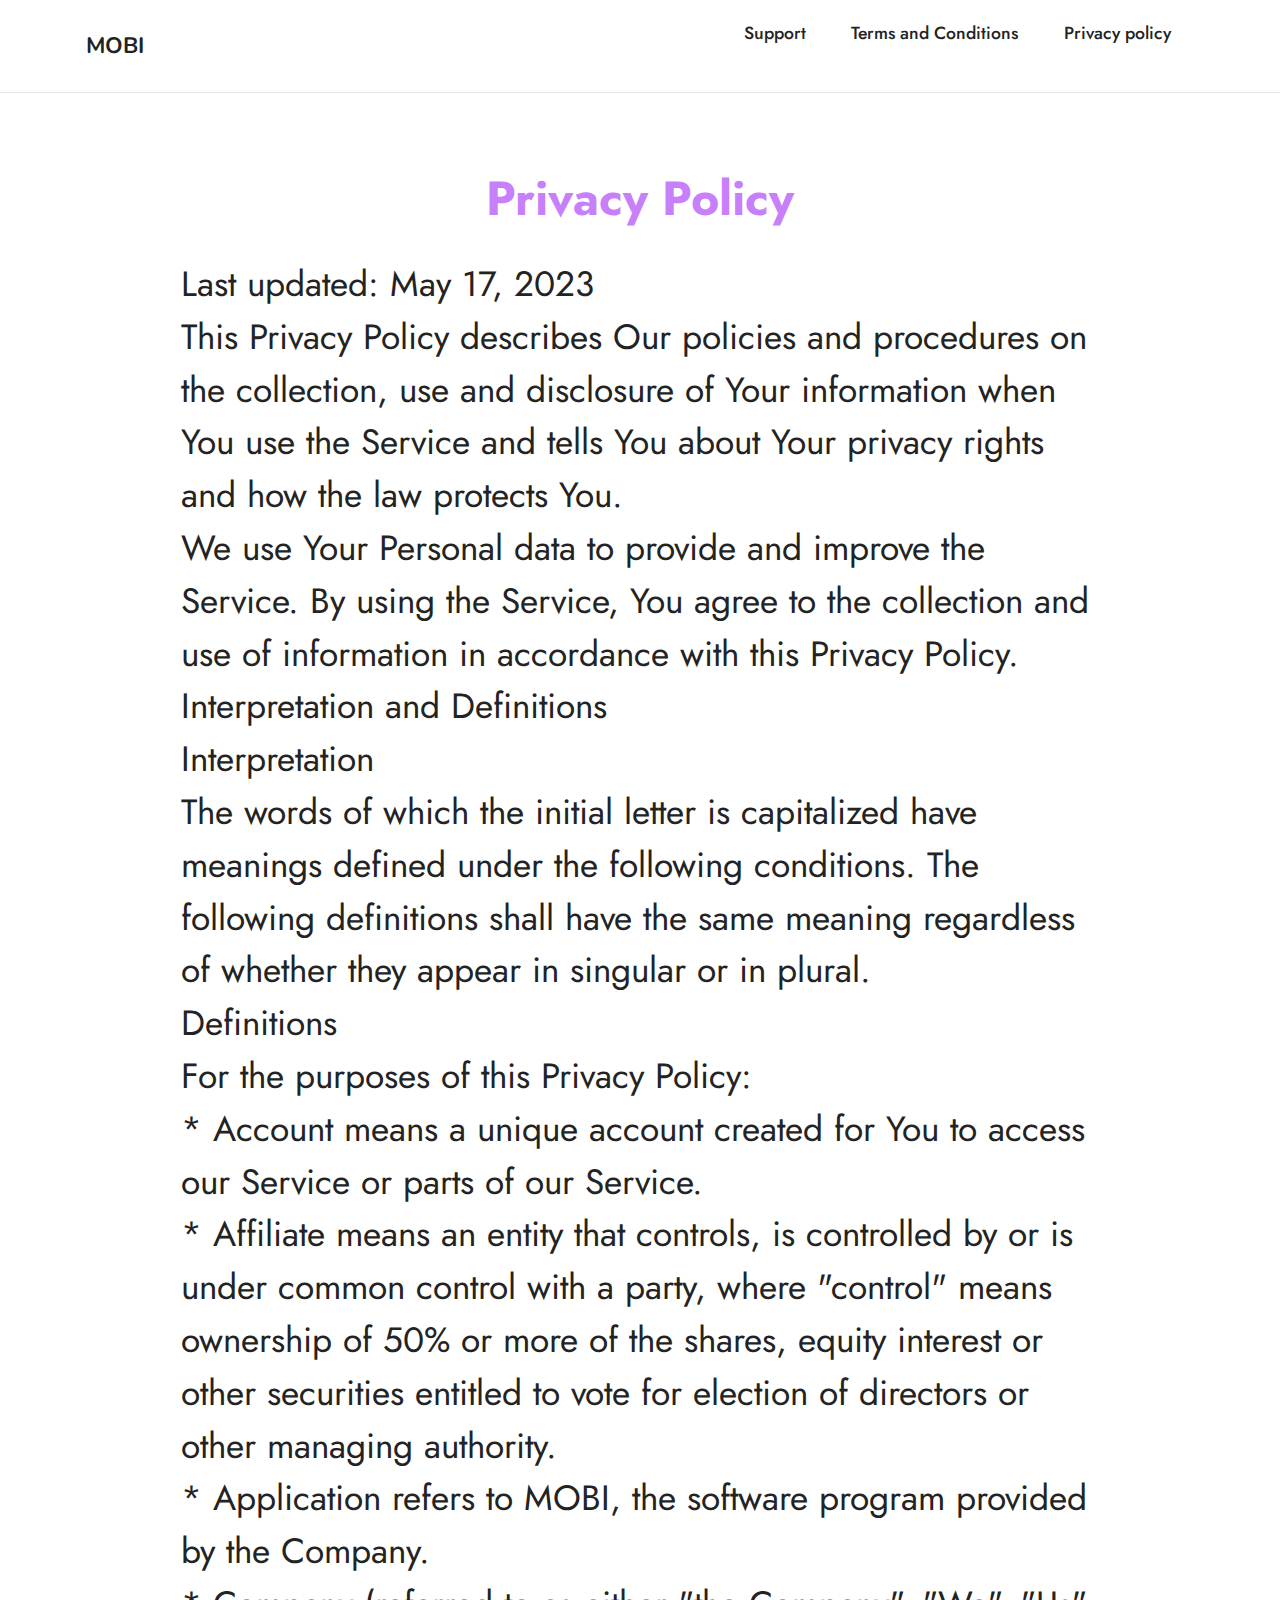
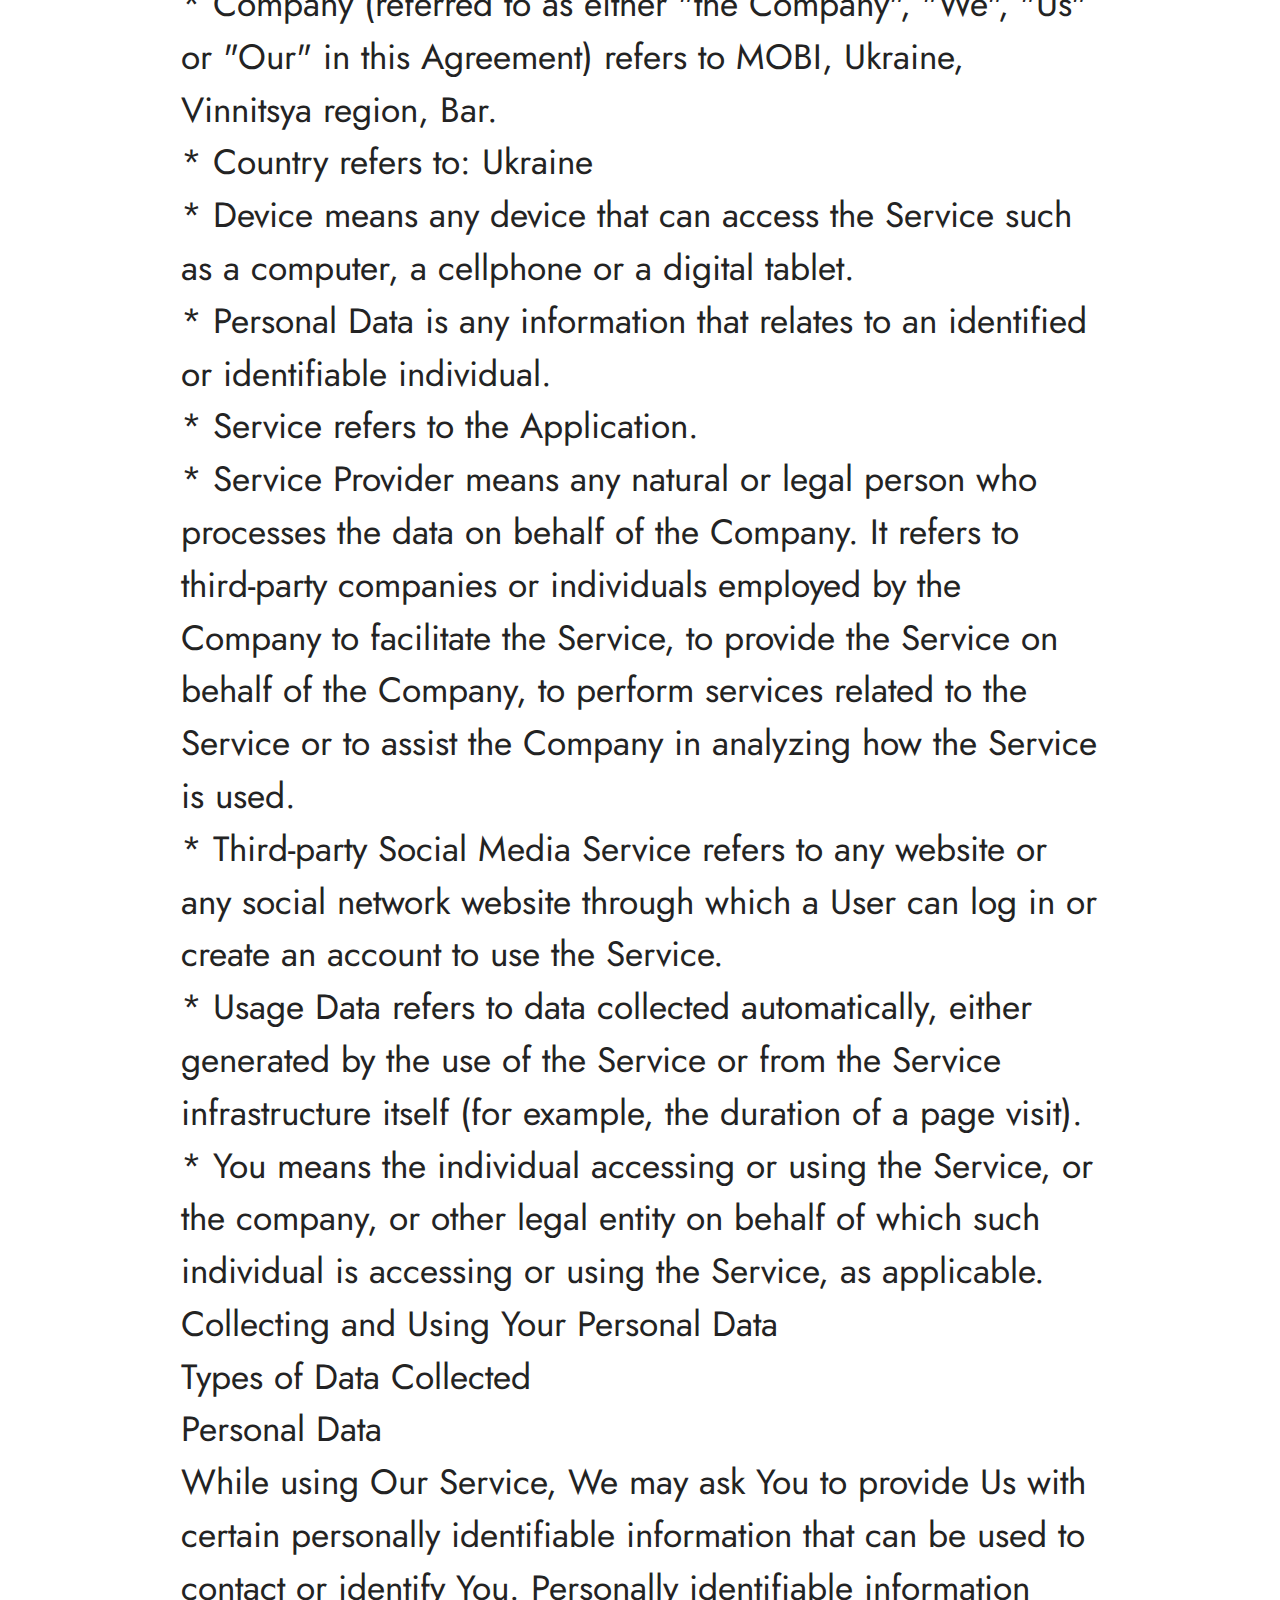
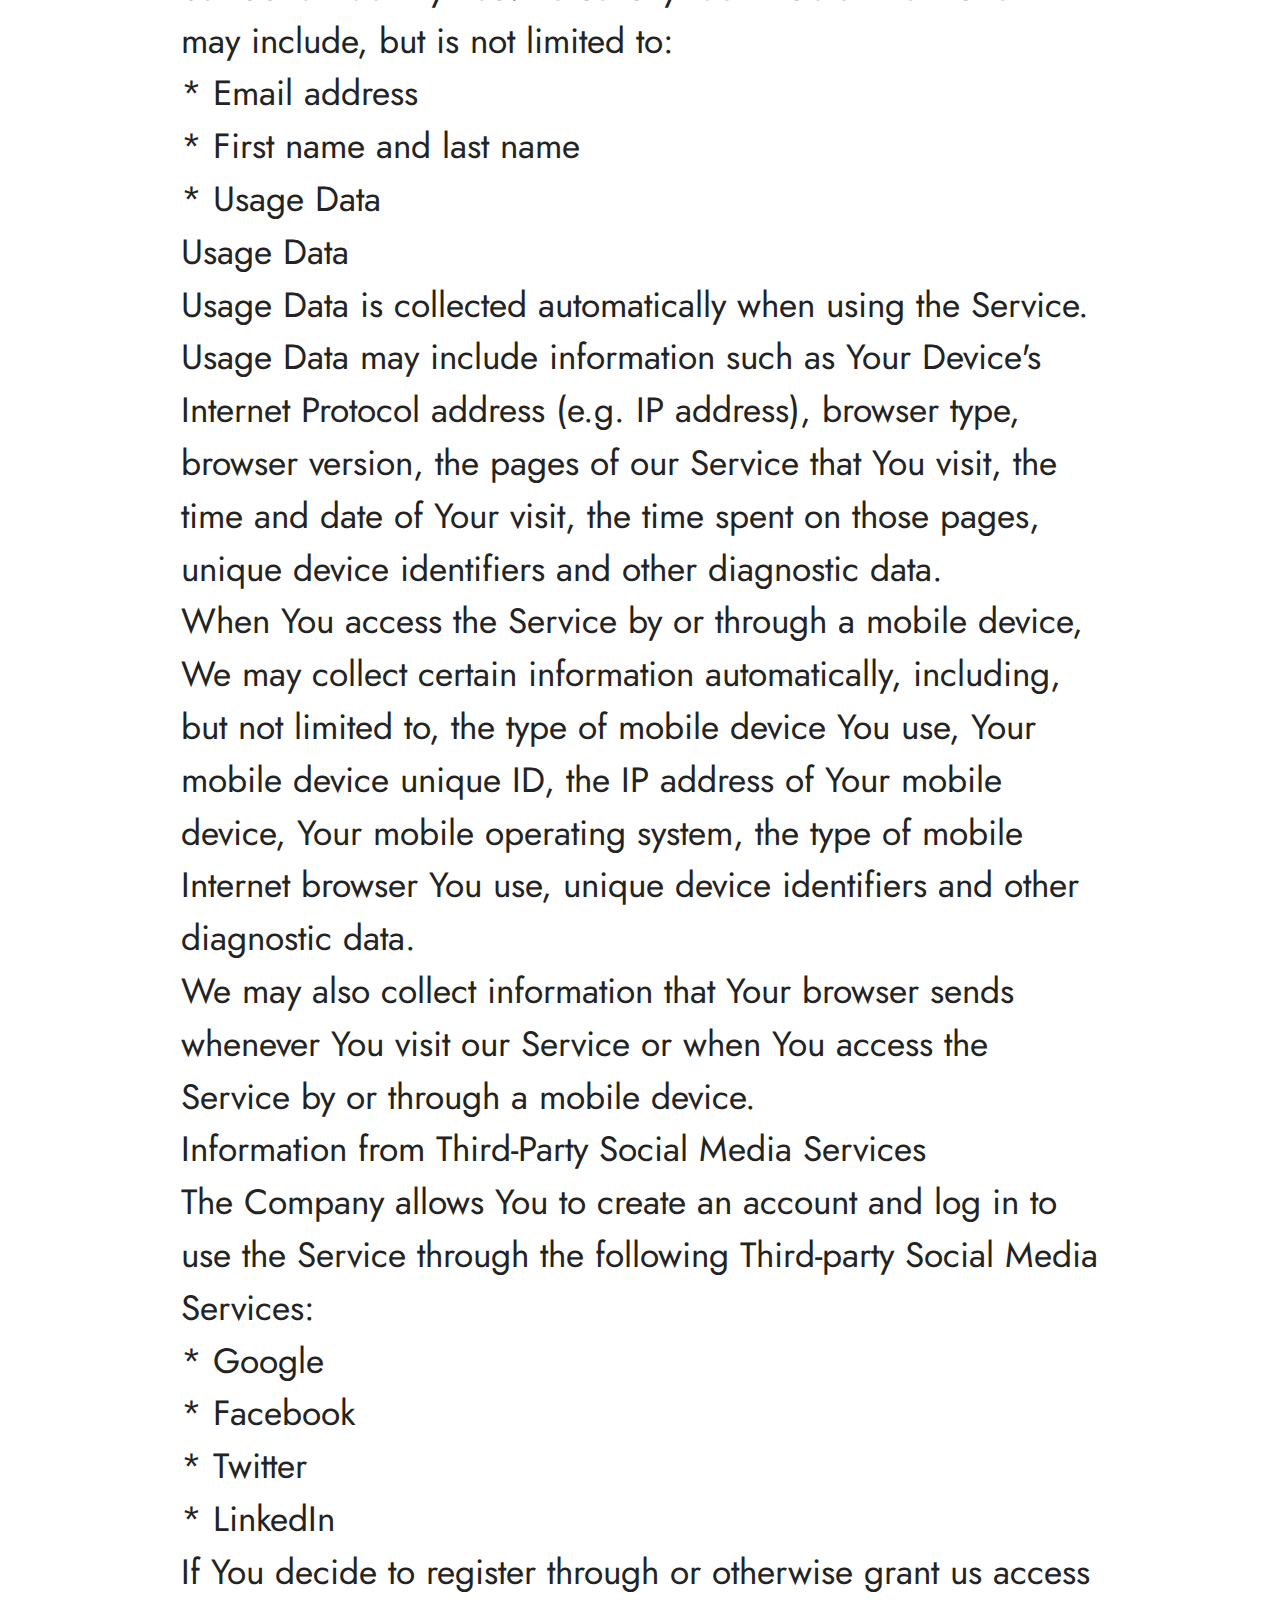
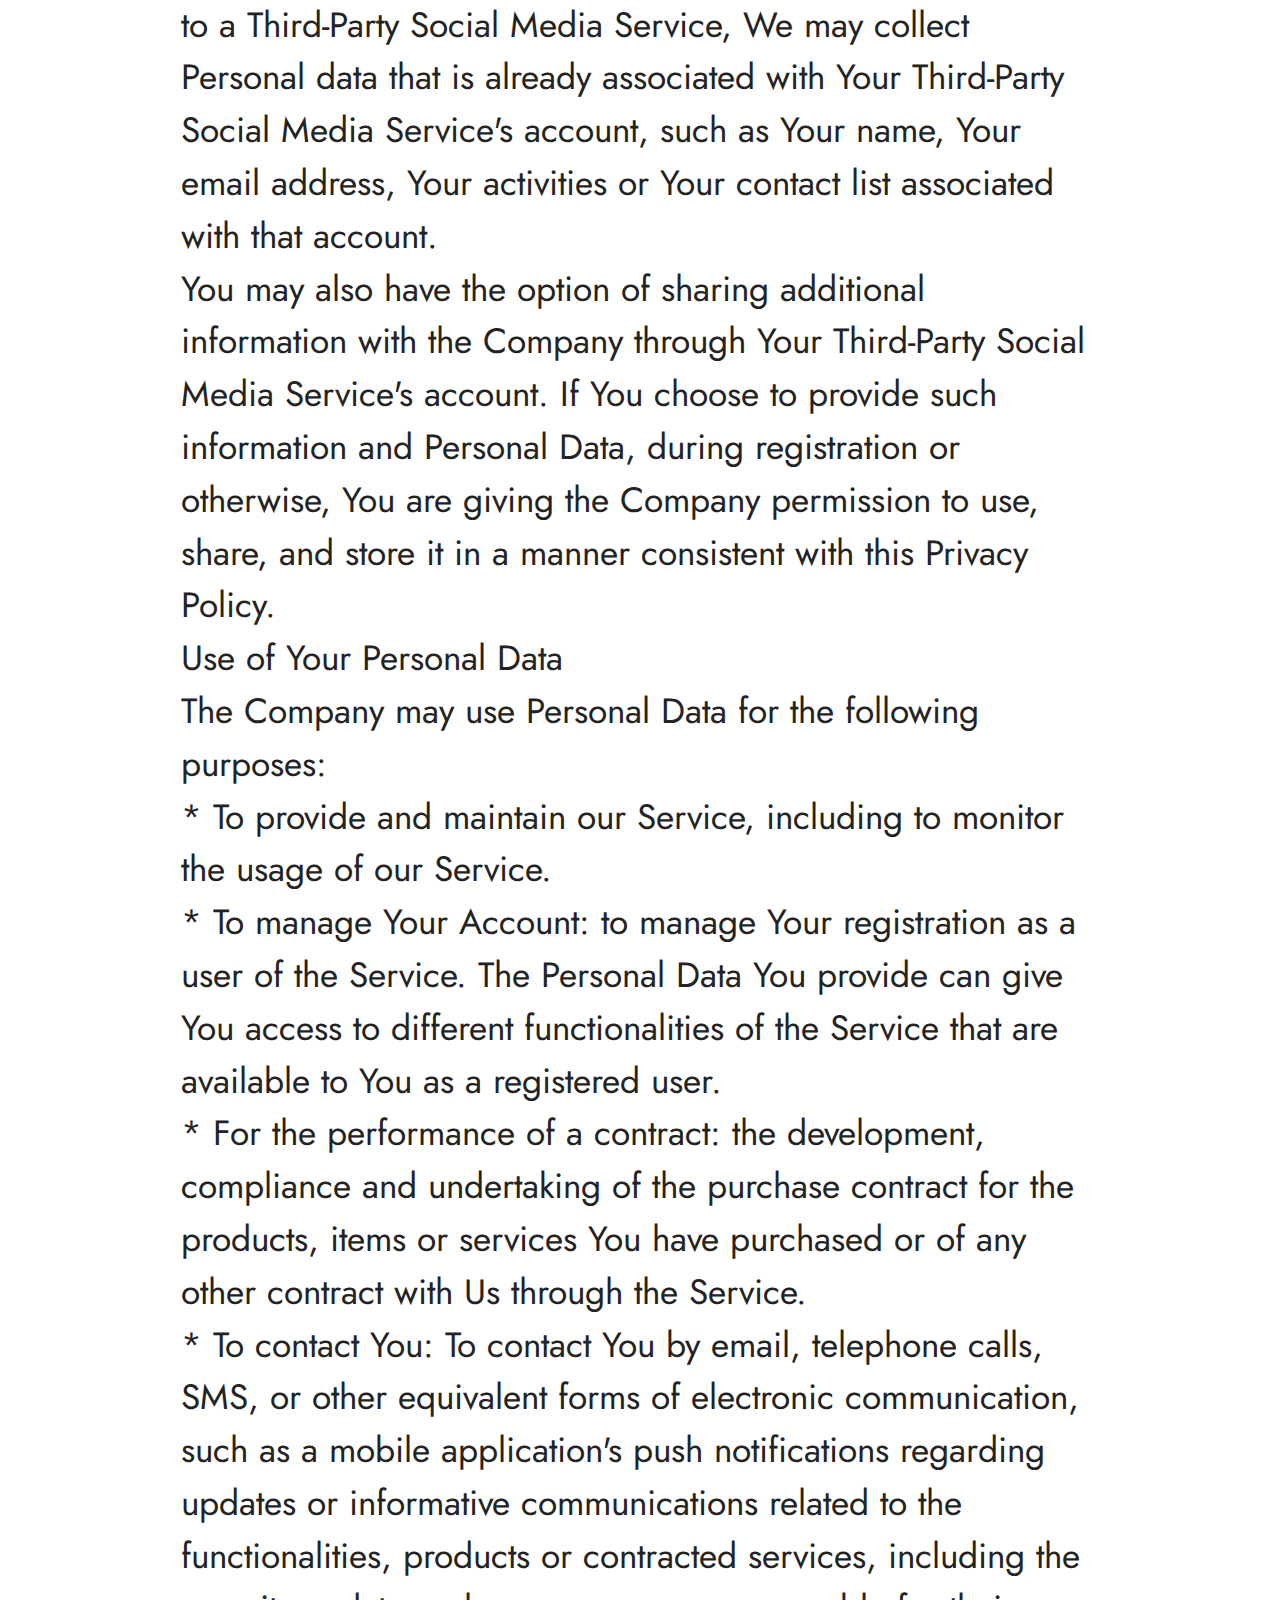
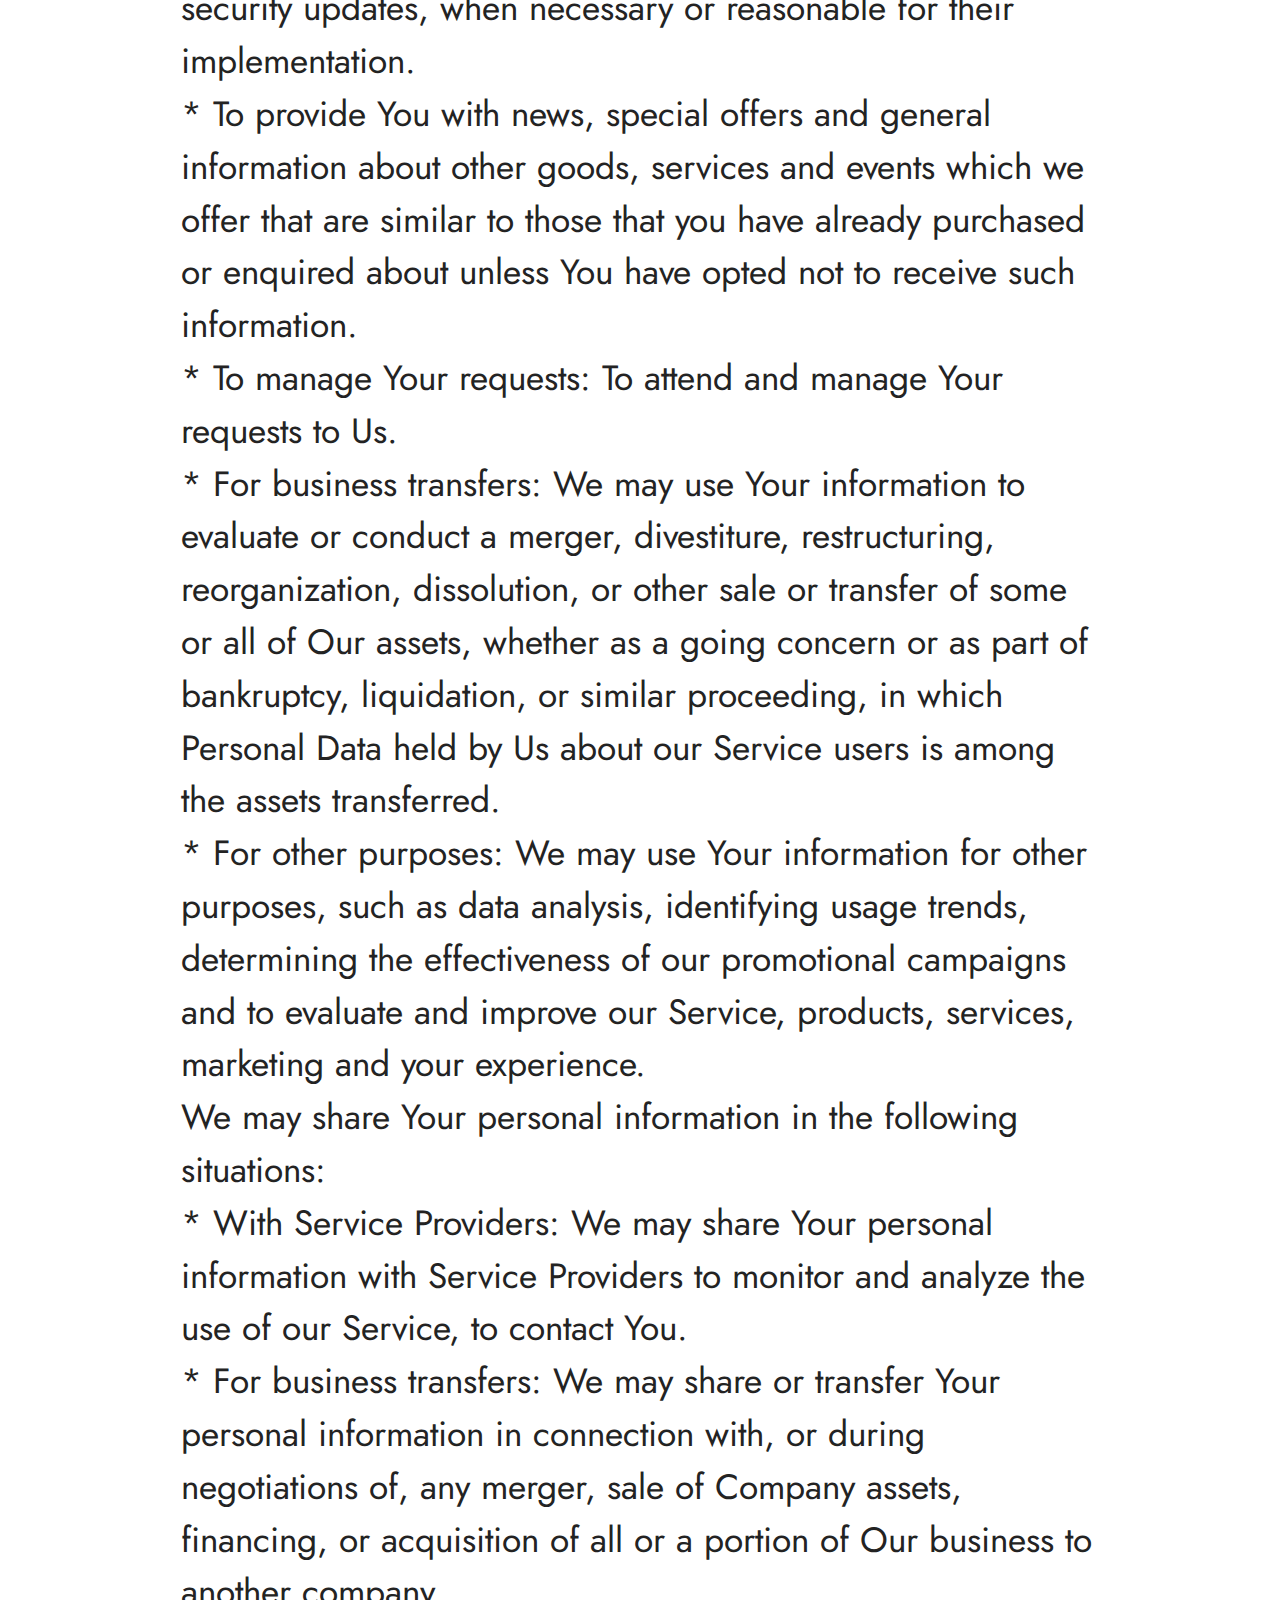
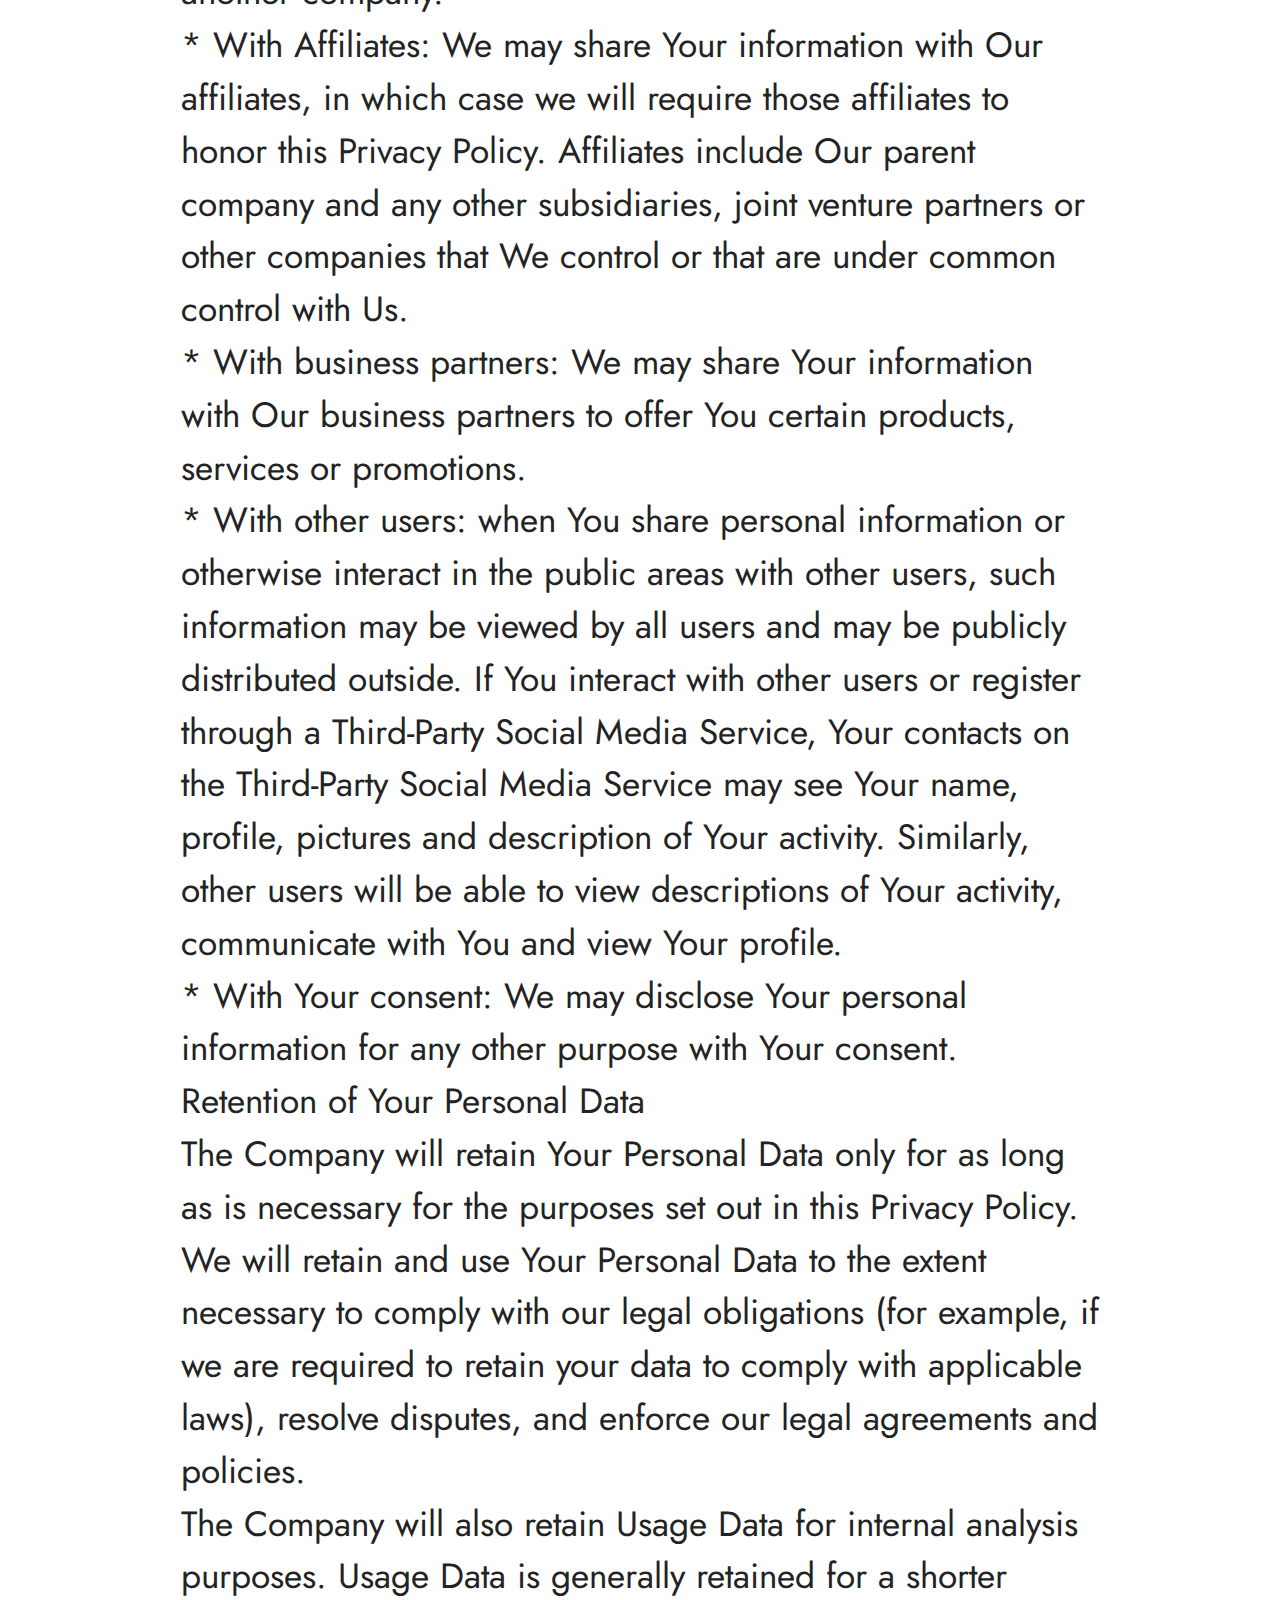
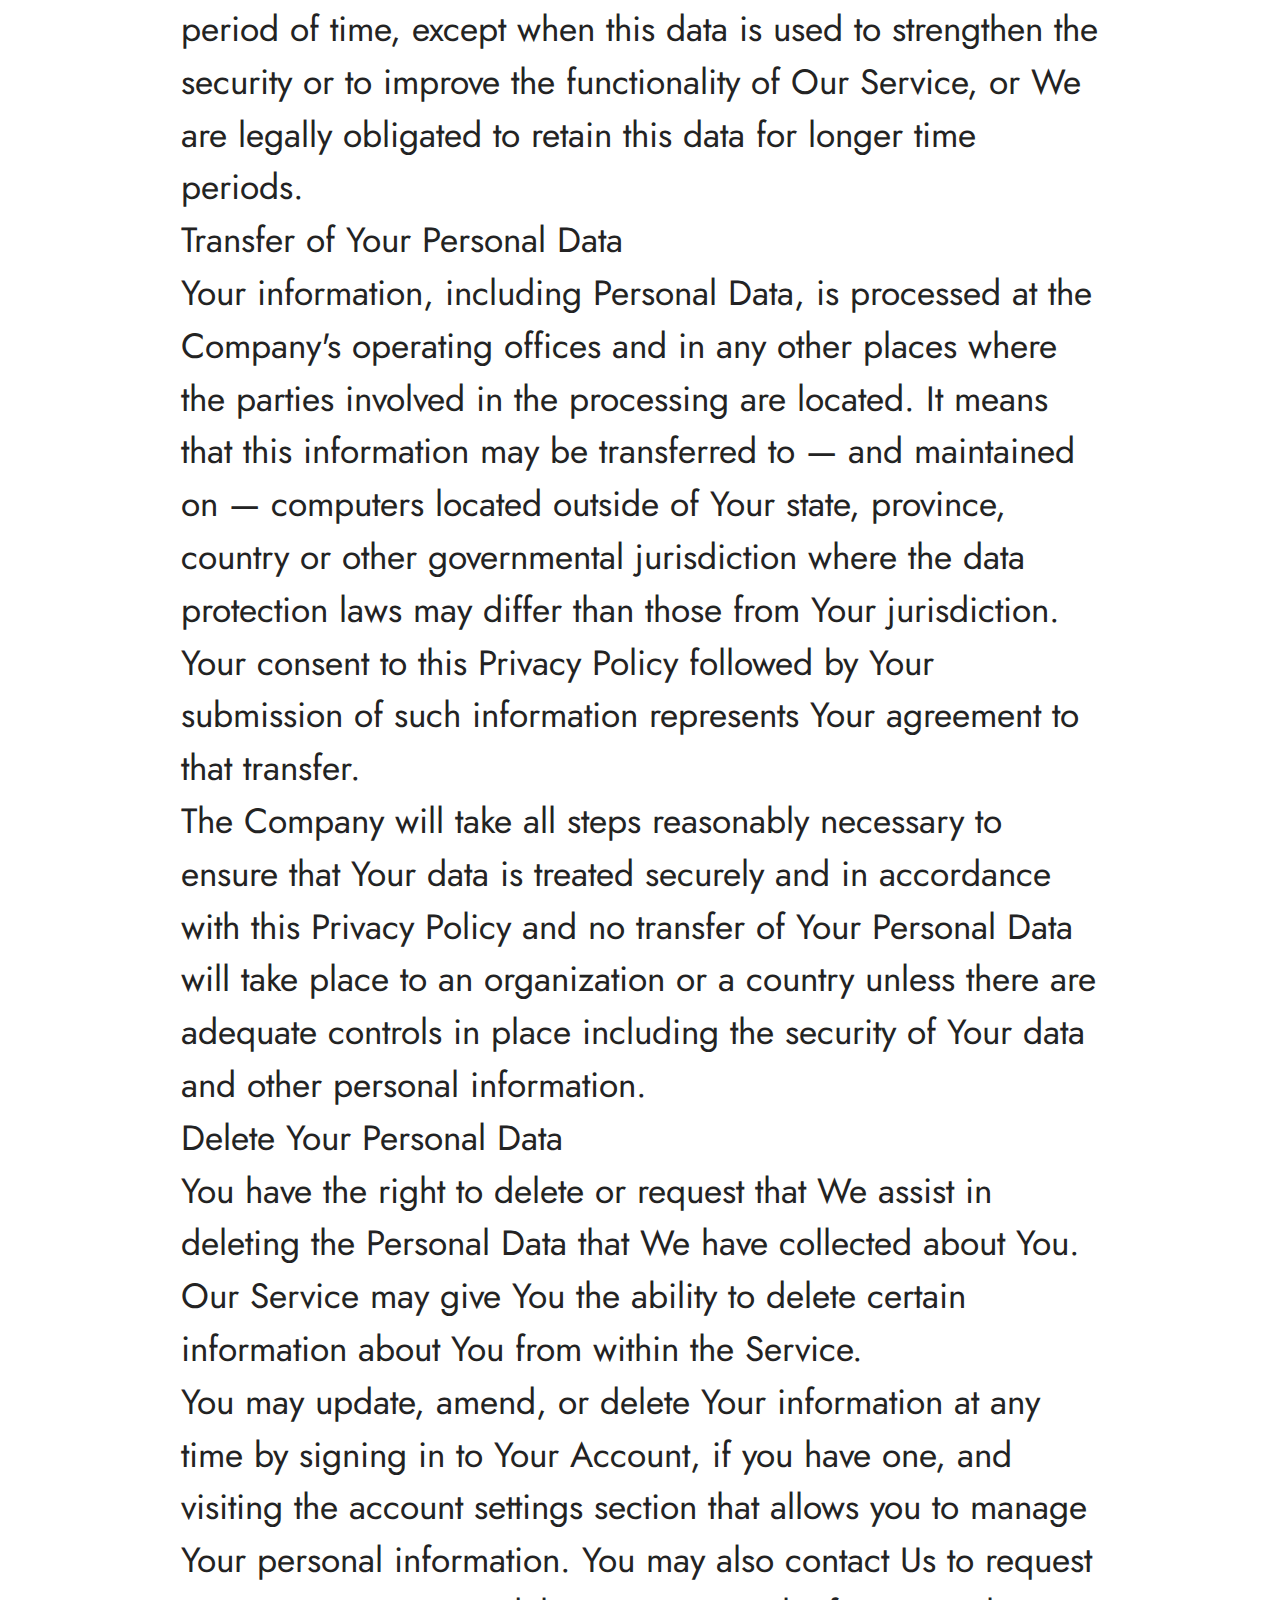
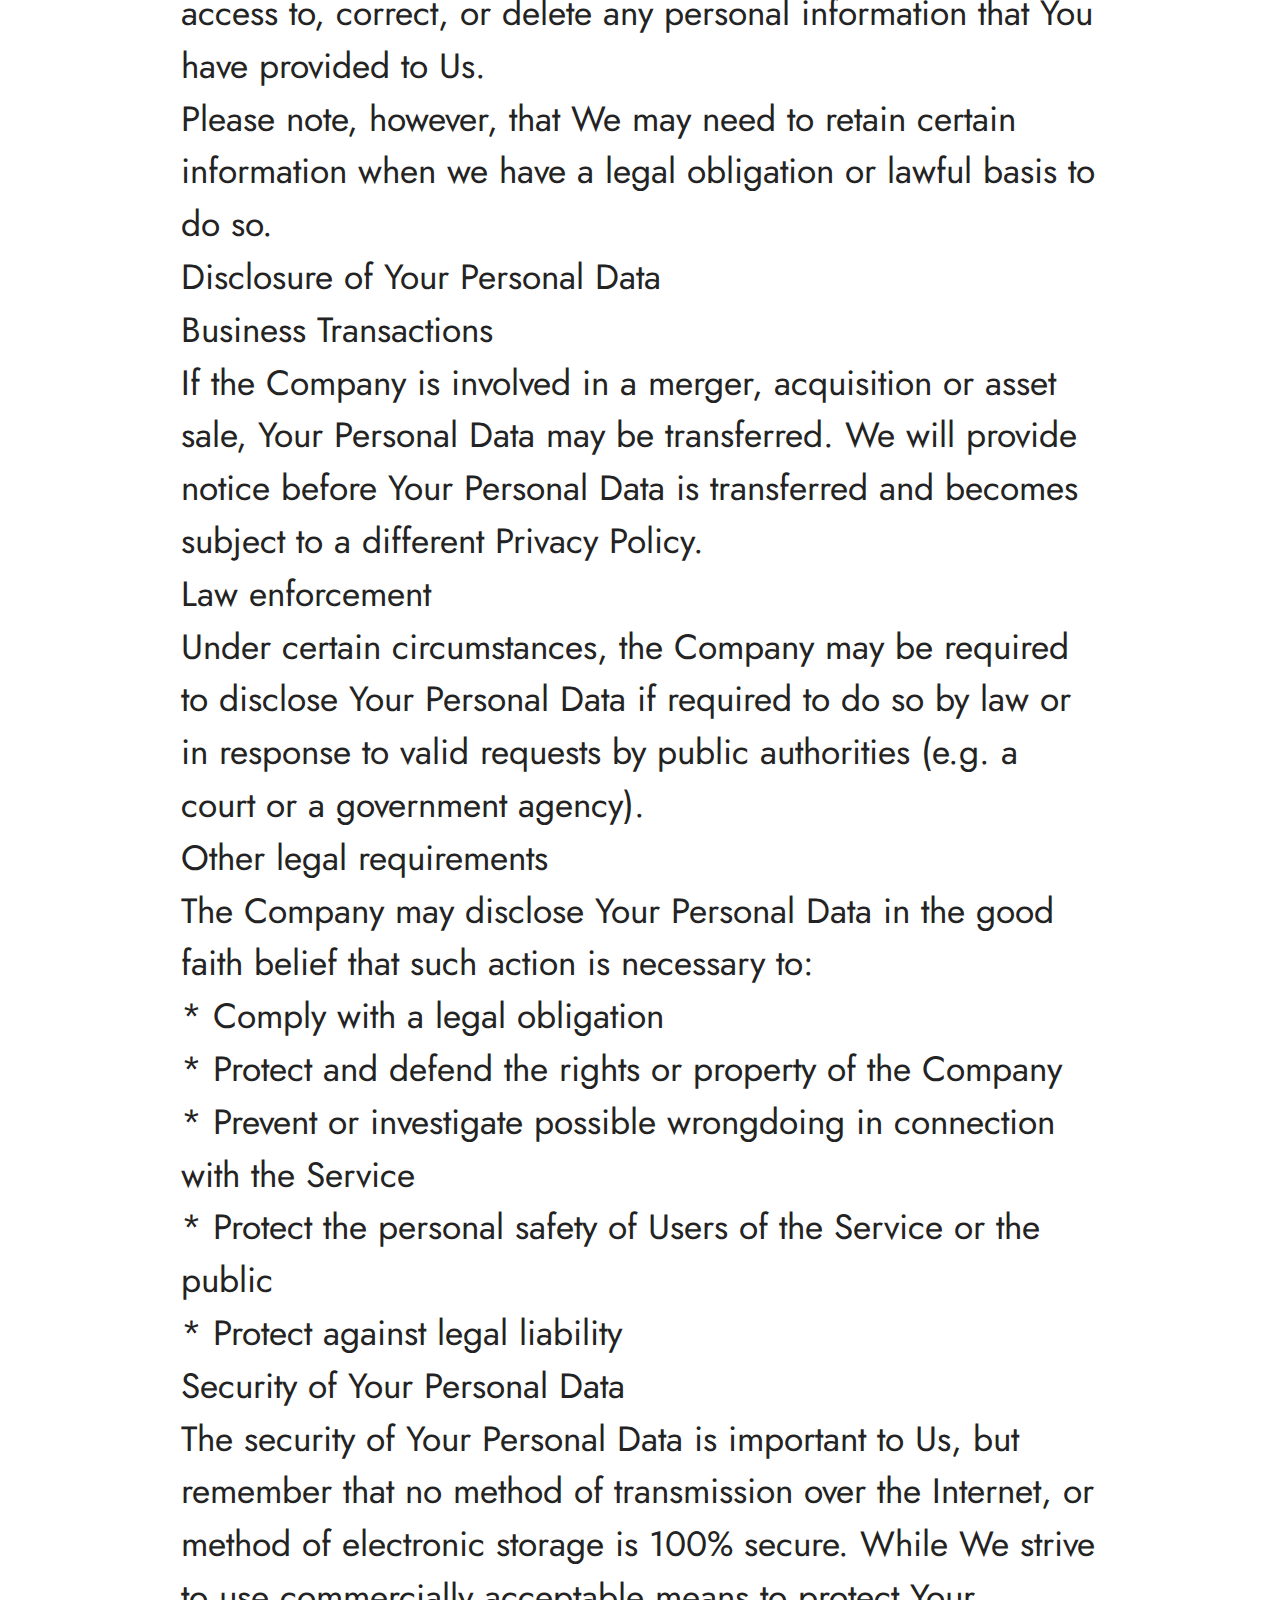
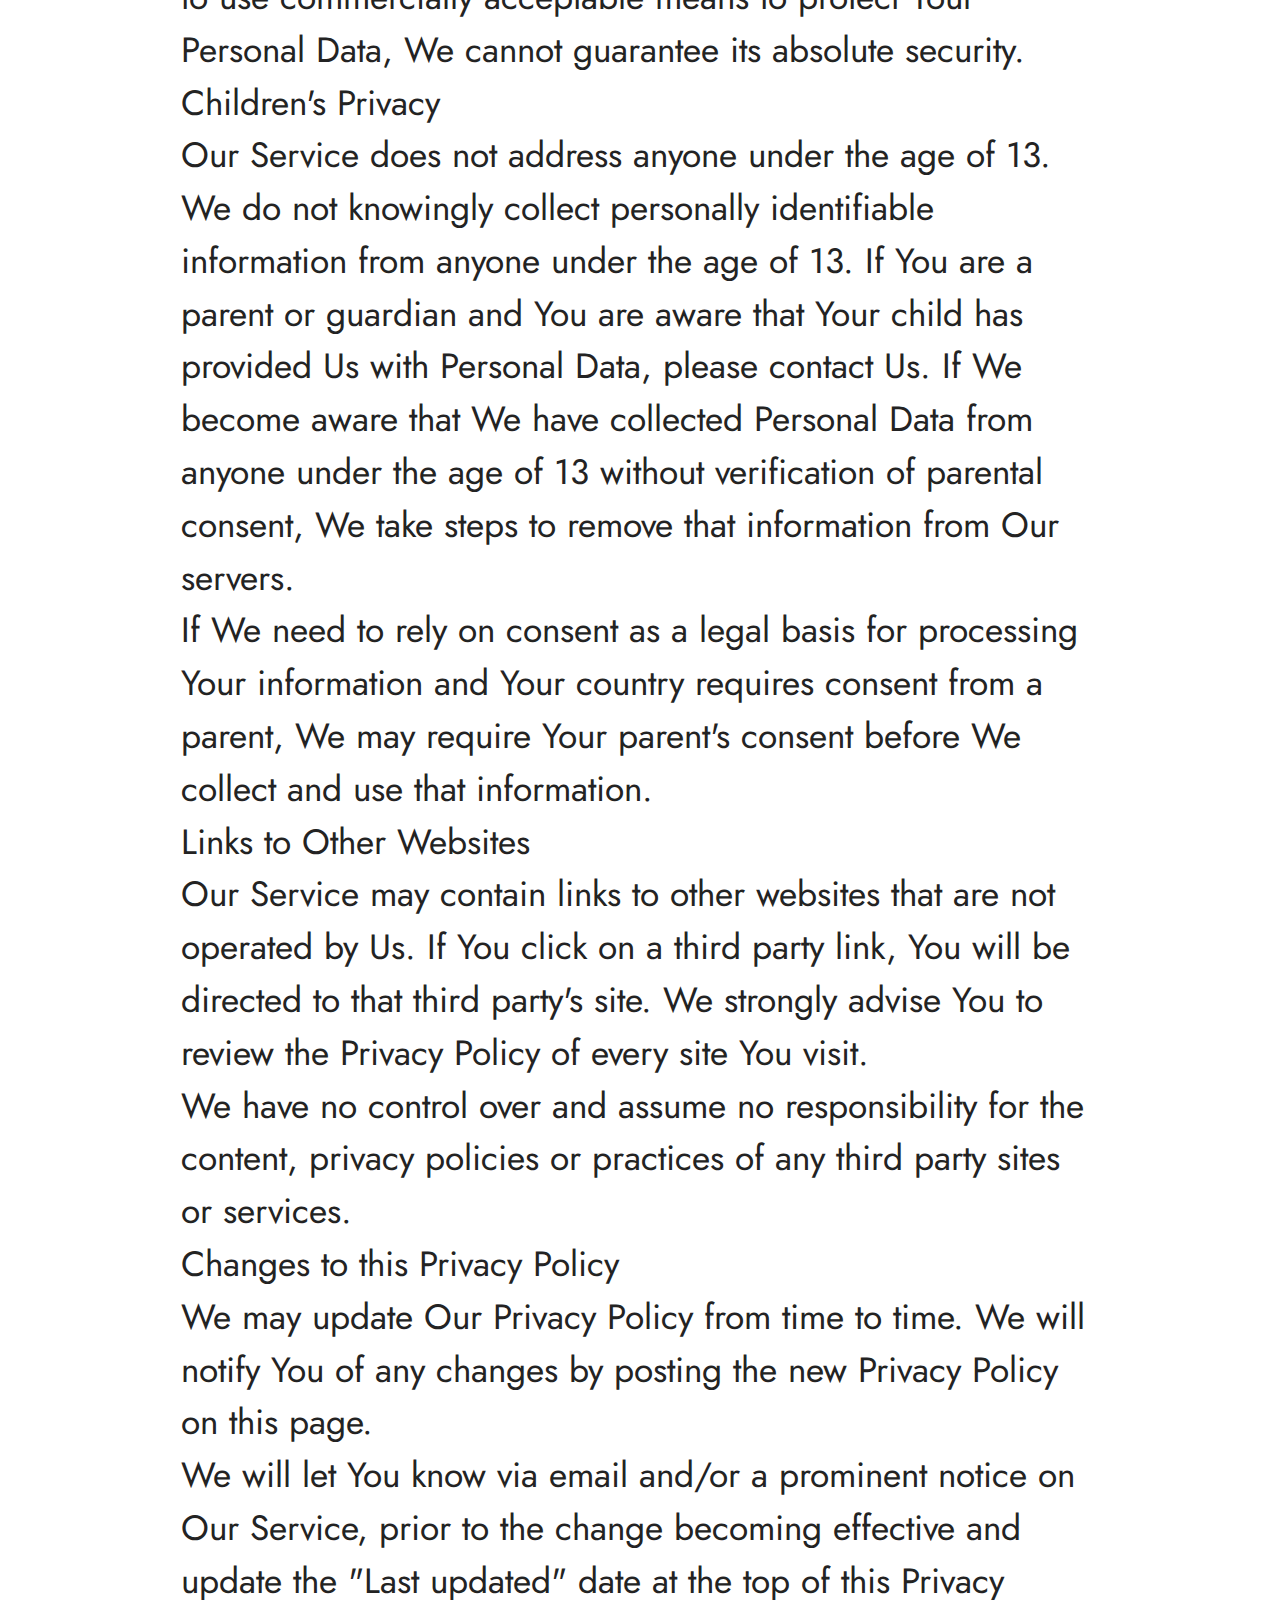
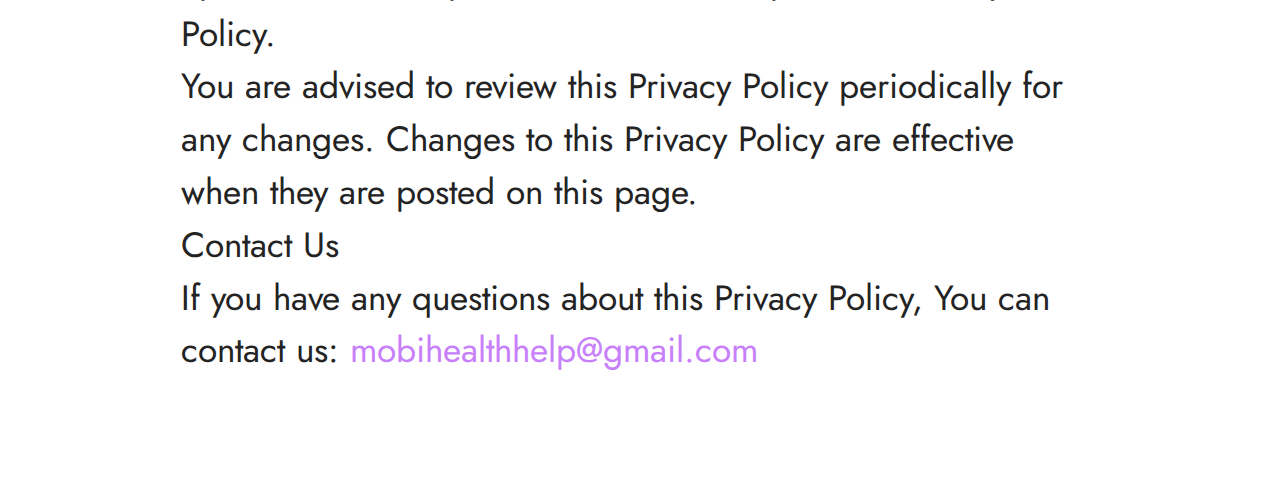
==== commit eaaa08ec: "Update privacy-policy.html" ====
--- a/privacy-policy.html
+++ b/privacy-policy.html
@@ -70,8 +70,8 @@
             </div>
         </div>
     </div>
-</section><section class="display-7" style="padding: 0;align-items: center;justify-content: center;flex-wrap: wrap;    align-content: center;display: flex;position: relative;height: 4rem;"><a href="https://mobiri.se/3019421" style="flex: 1 1;height: 4rem;position: absolute;width: 100%;z-index: 1;"><img alt="" style="height: 4rem;" src="[data-uri]"></a><p style="margin: 0;text-align: center;" class="display-7">Created with &#8204;</p><a style="z-index:1" href="https://mobirise.com"> Website Building Software</a></section><script src="assets/bootstrap/js/bootstrap.bundle.min.js"></script>  <script src="assets/smoothscroll/smooth-scroll.js"></script>  <script src="assets/ytplayer/index.js"></script>  <script src="assets/dropdown/js/navbar-dropdown.js"></script>  <script src="assets/theme/js/script.js"></script>  
+</section><script src="assets/bootstrap/js/bootstrap.bundle.min.js"></script>  <script src="assets/smoothscroll/smooth-scroll.js"></script>  <script src="assets/ytplayer/index.js"></script>  <script src="assets/dropdown/js/navbar-dropdown.js"></script>  <script src="assets/theme/js/script.js"></script>  
   
   
 </body>
-</html>+</html>
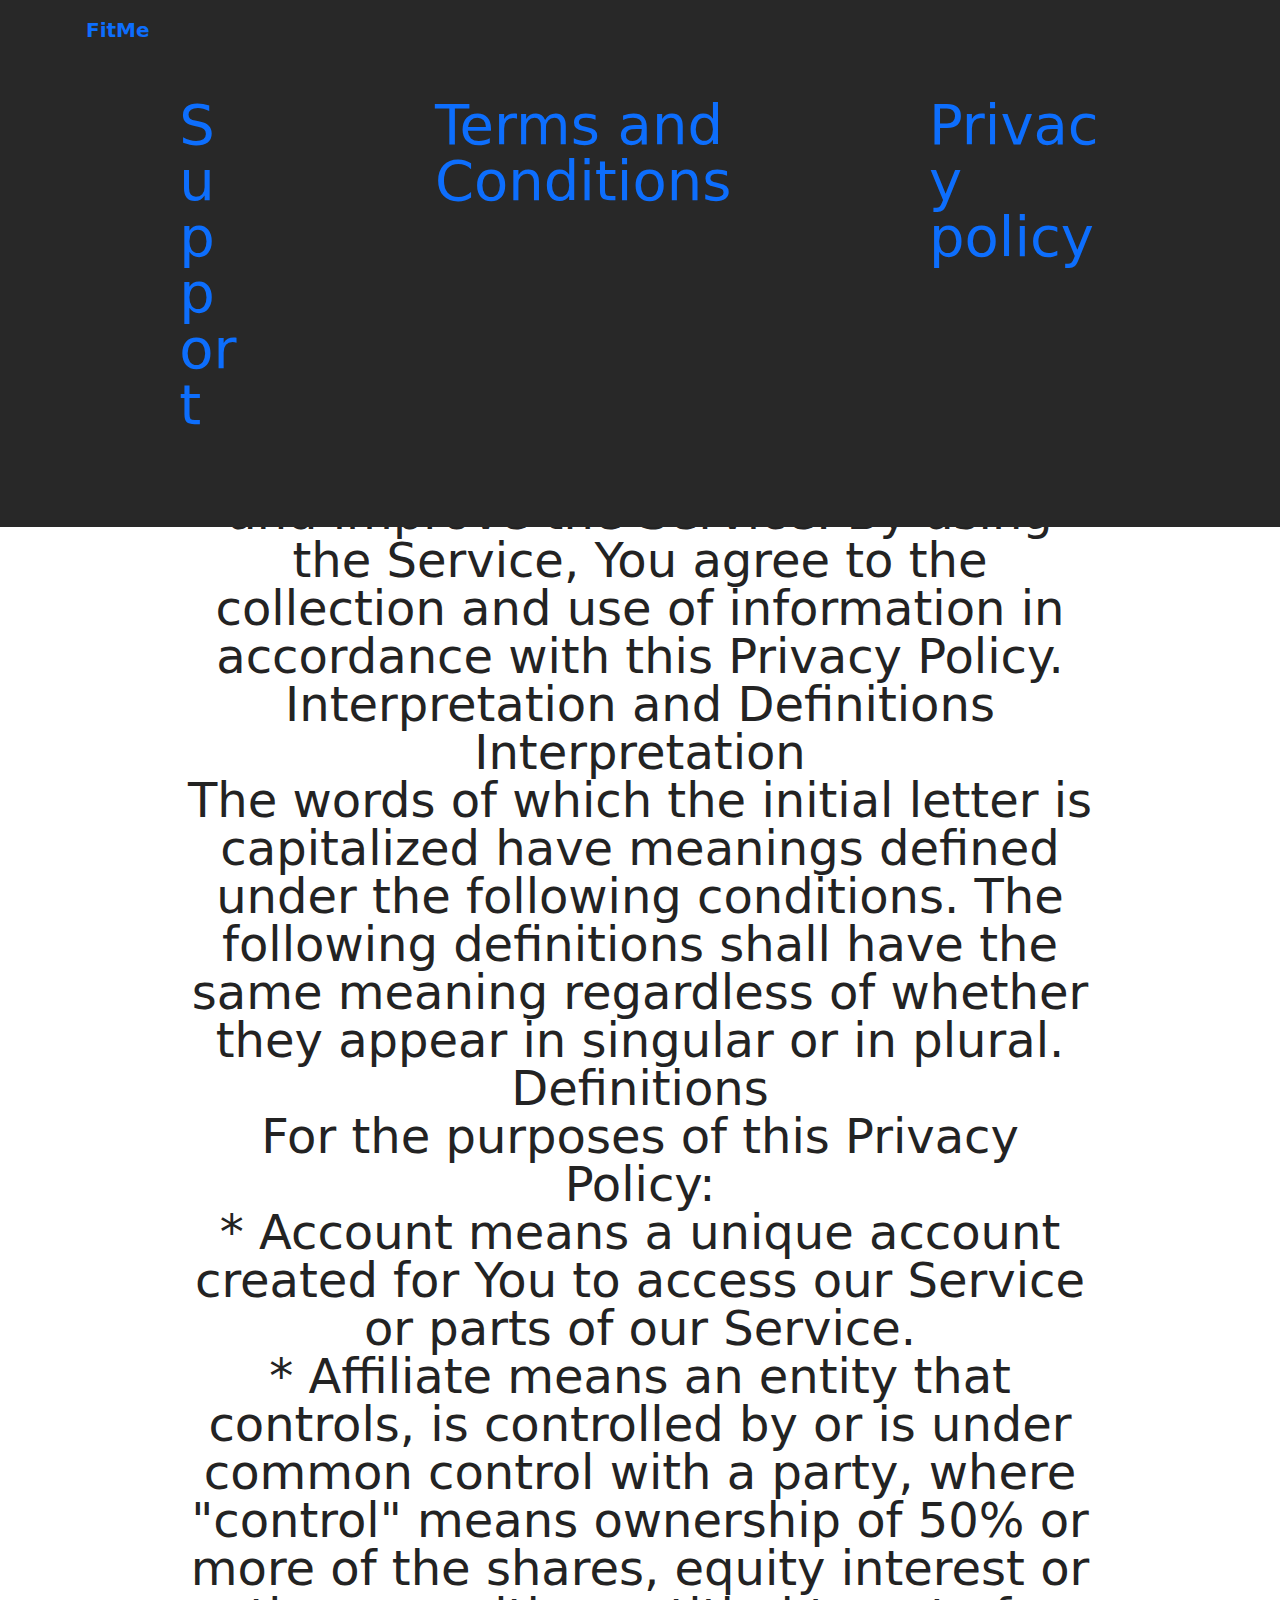
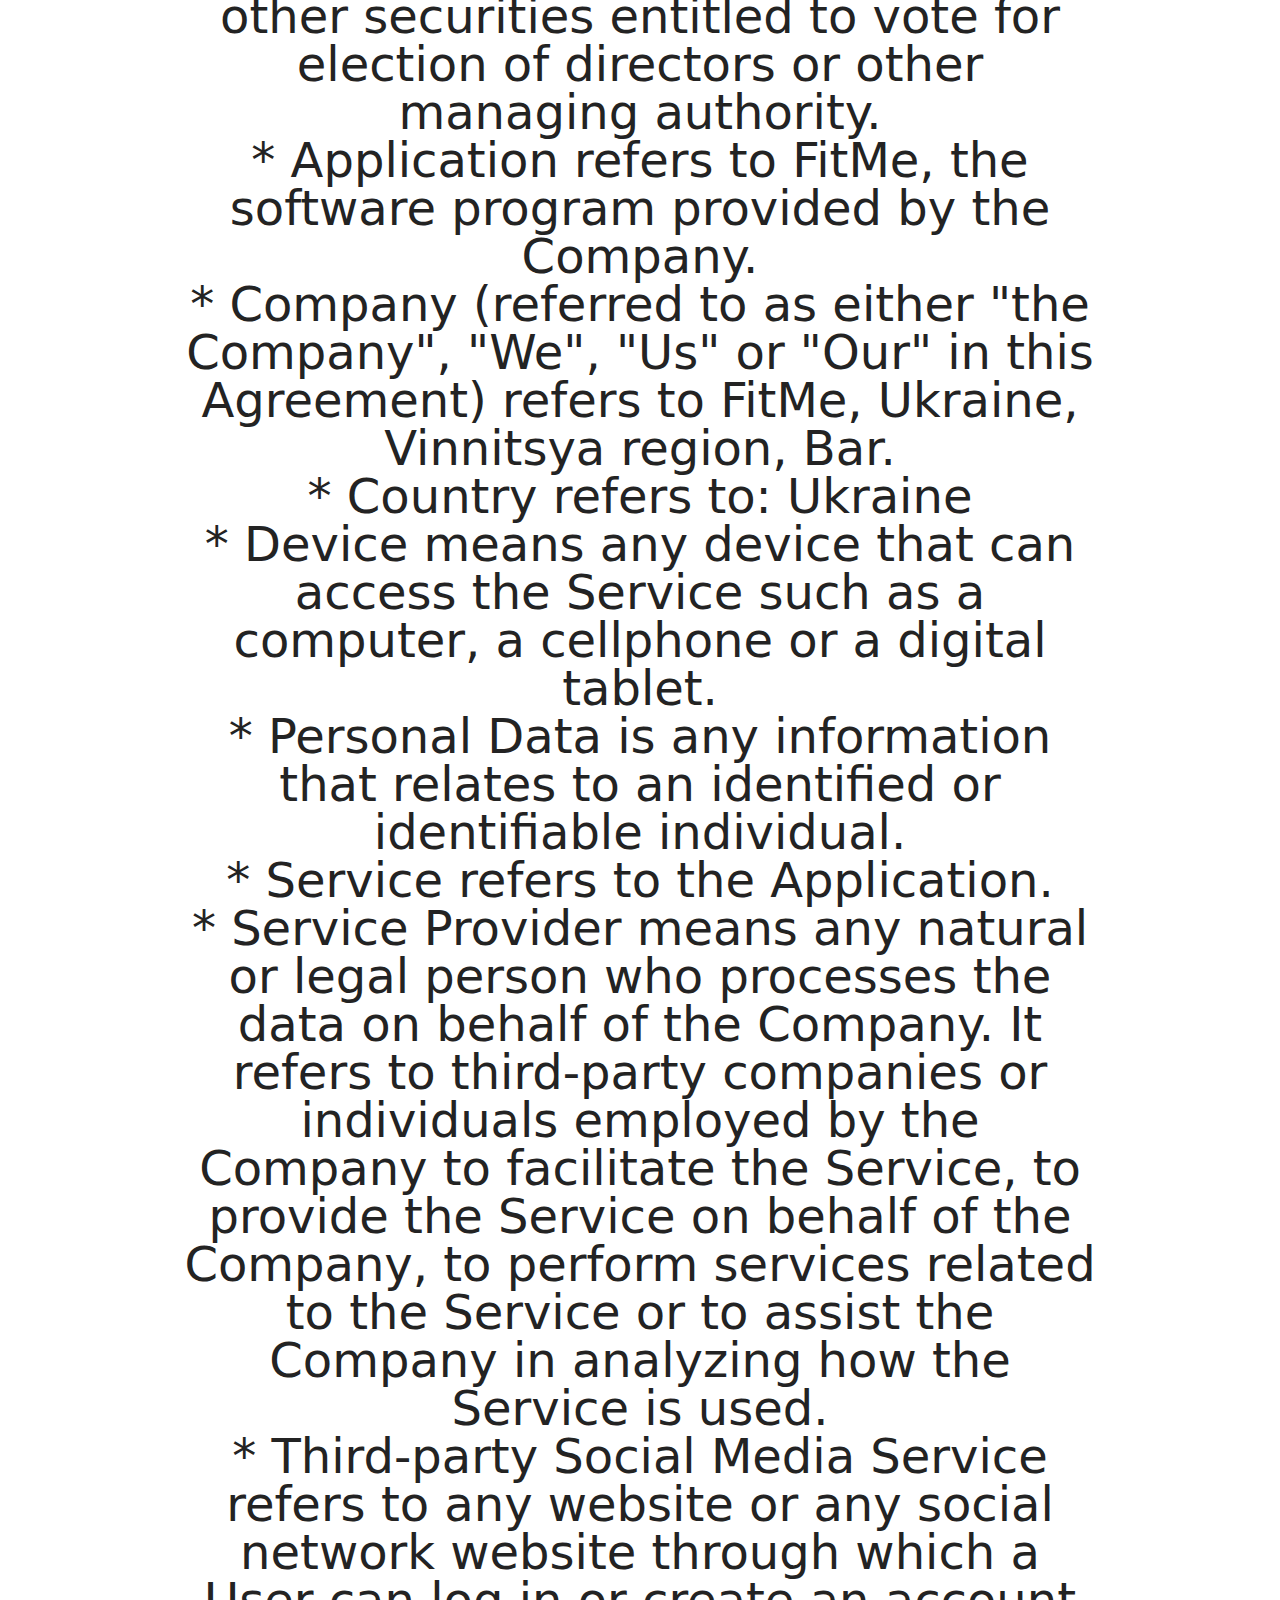
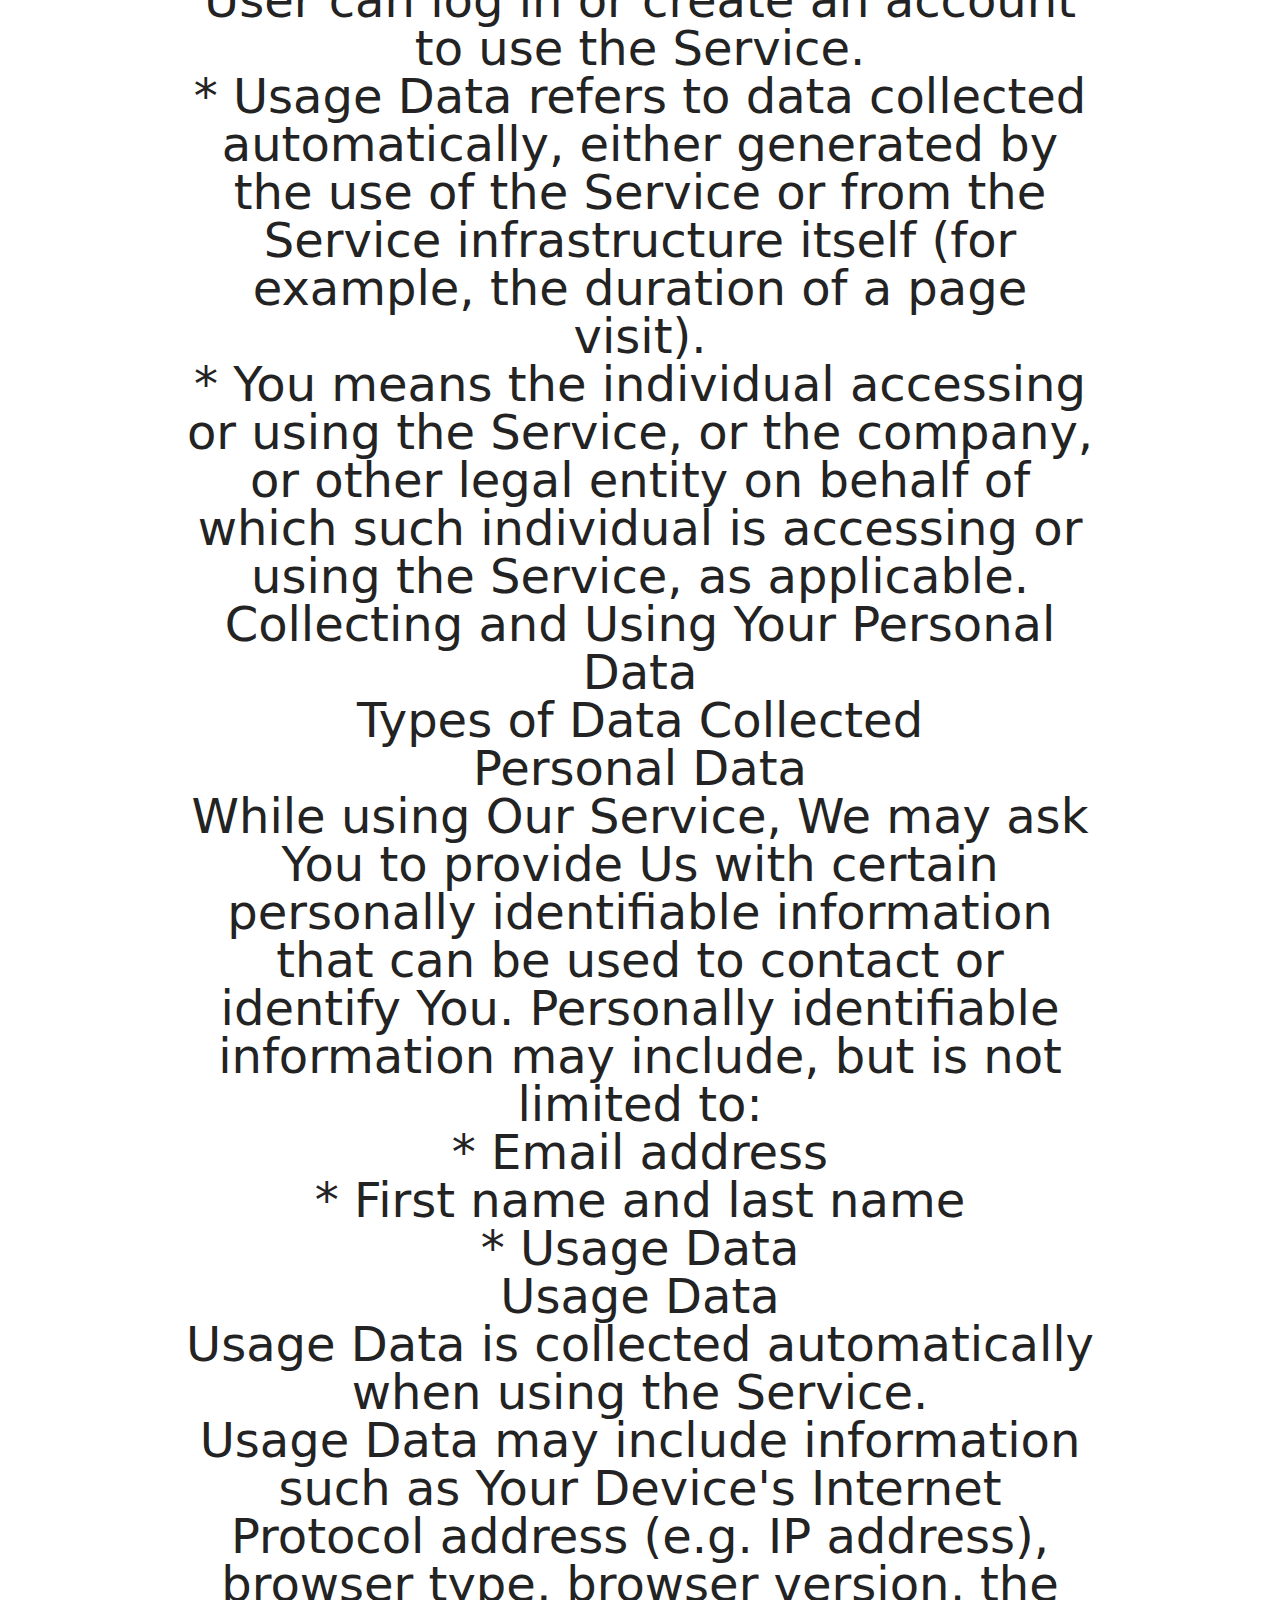
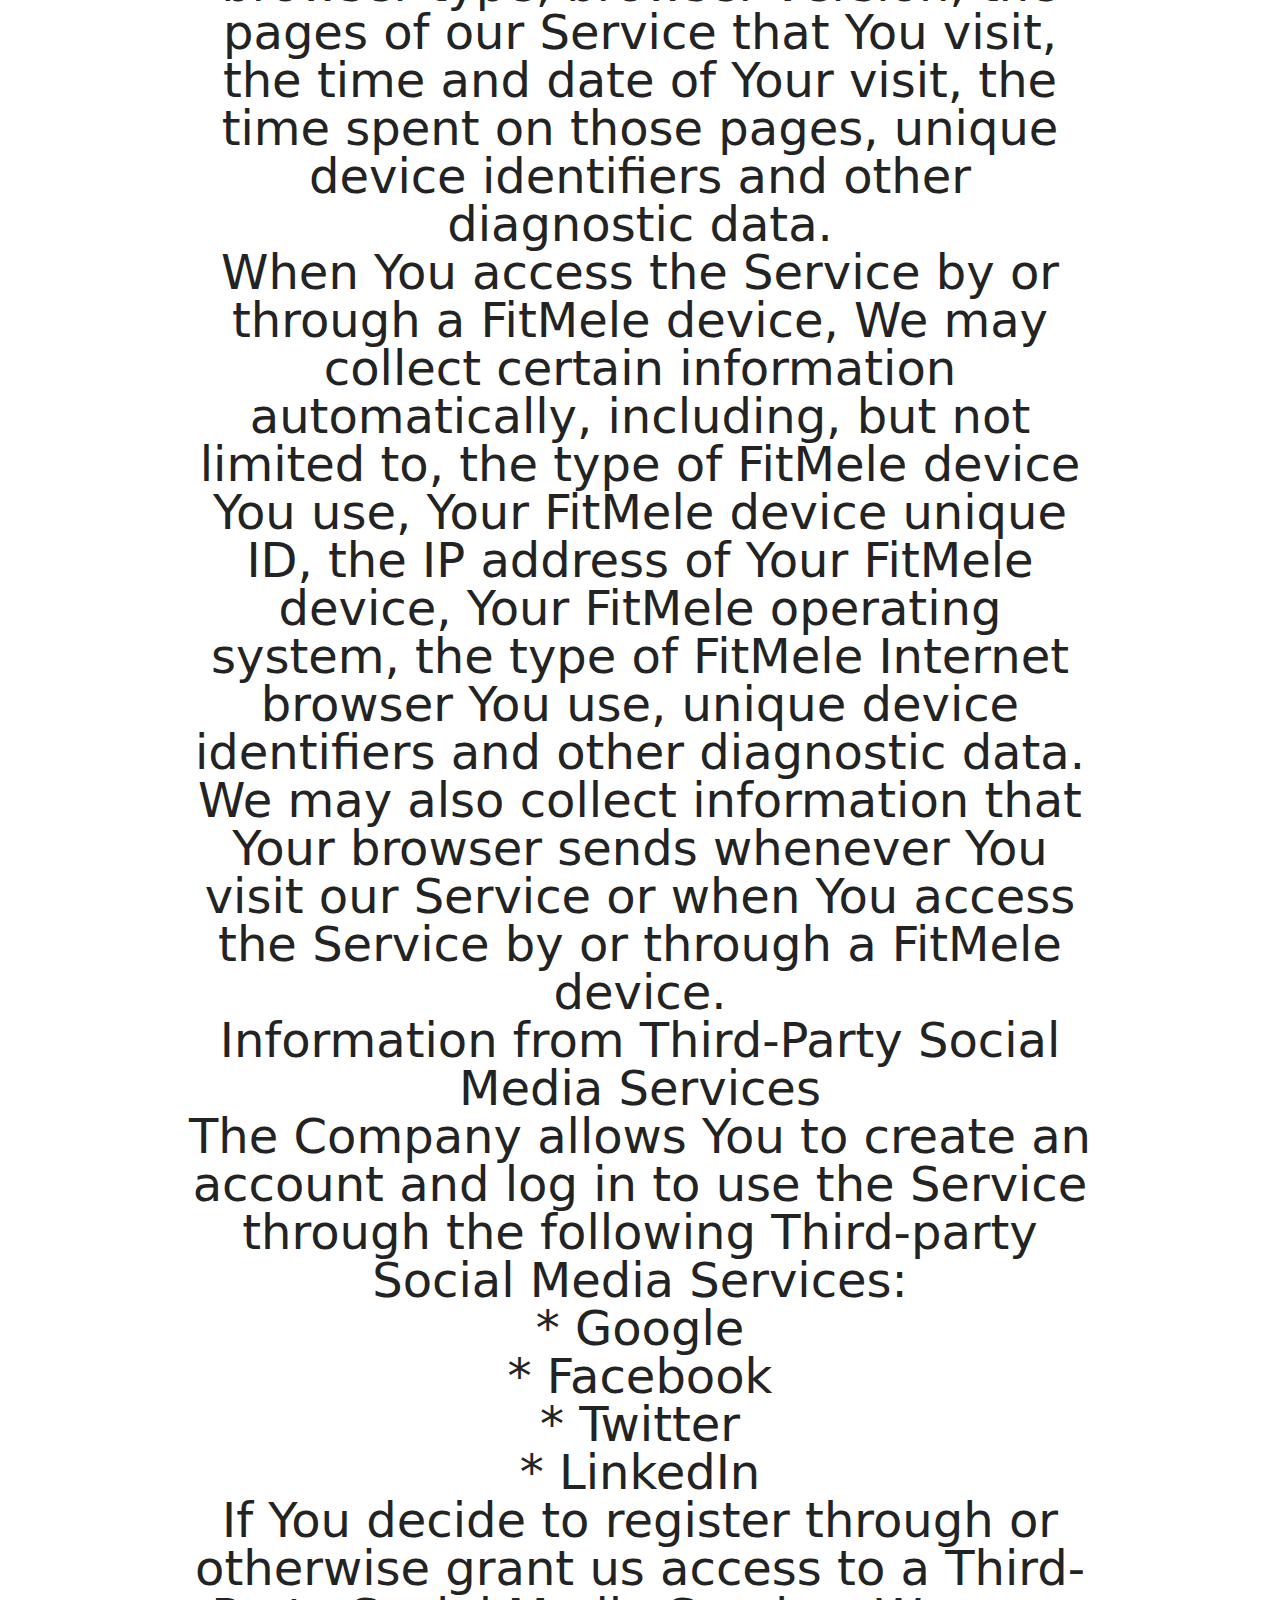
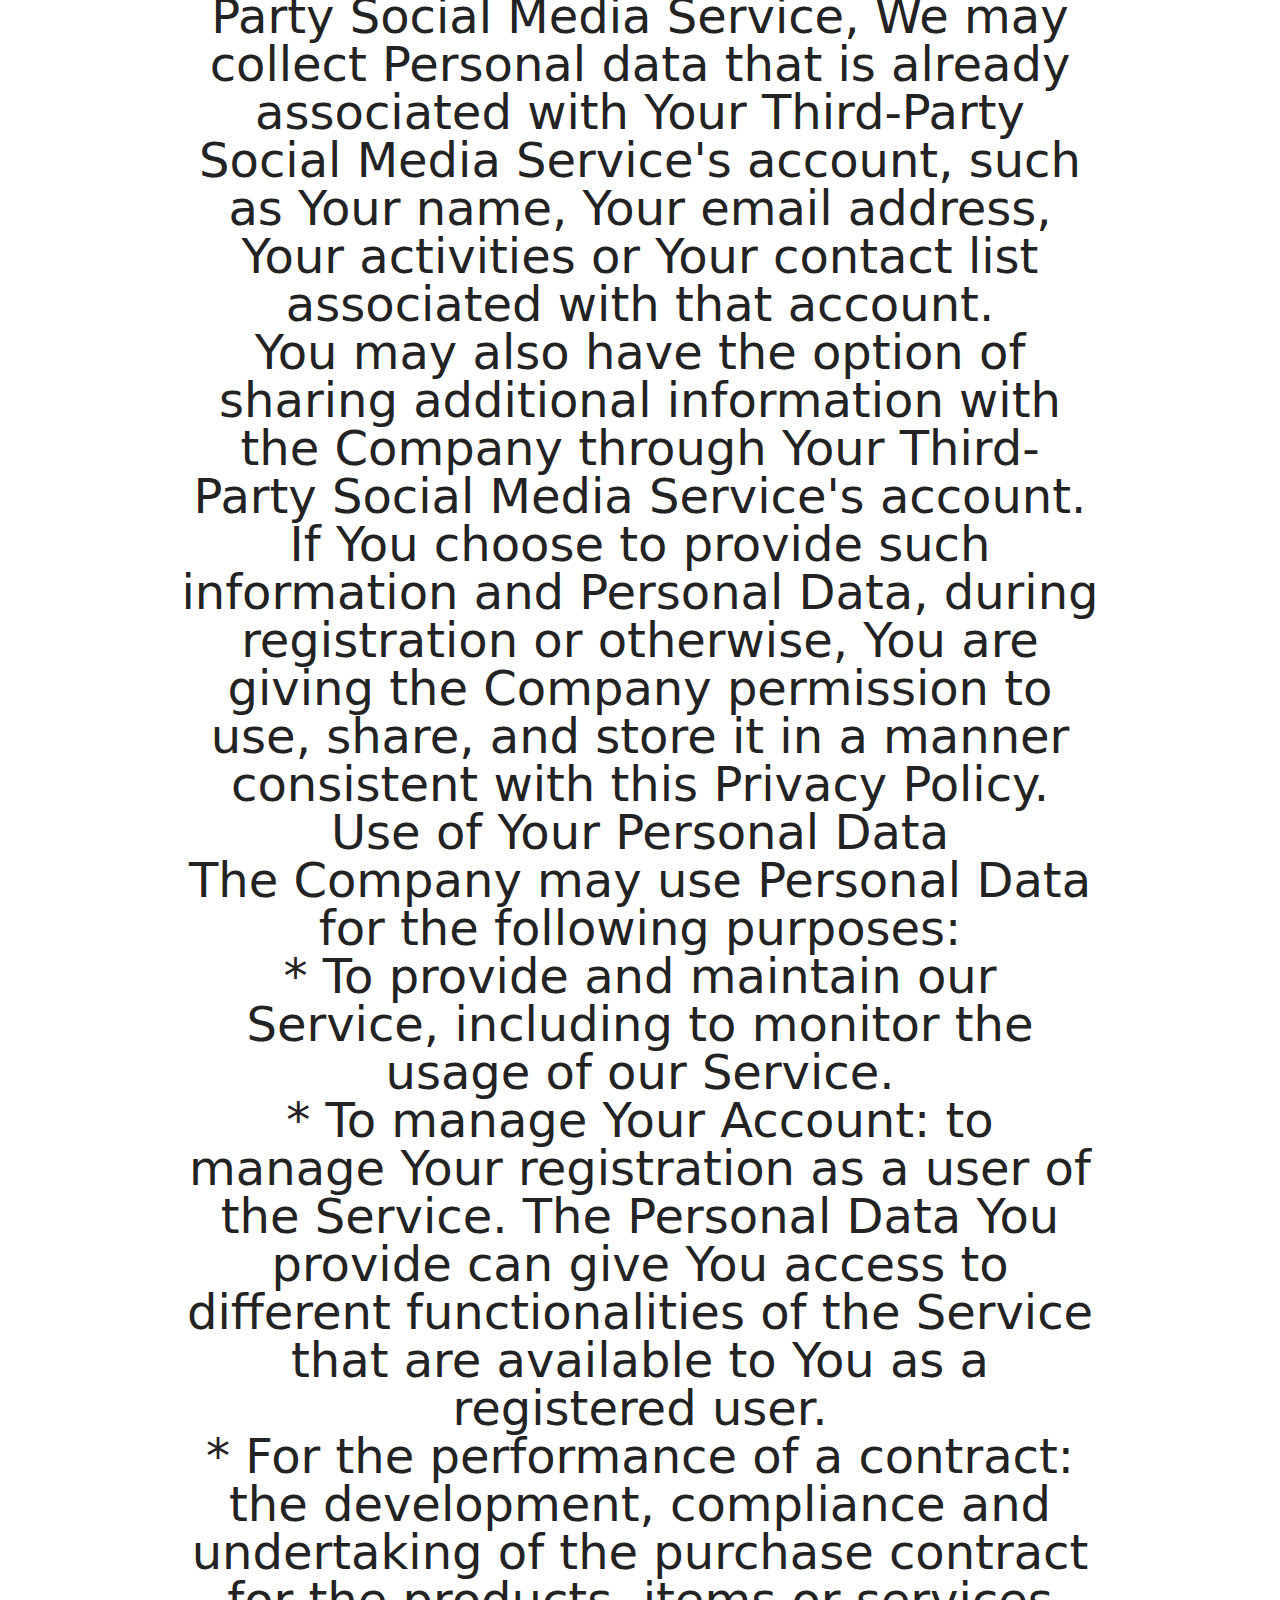
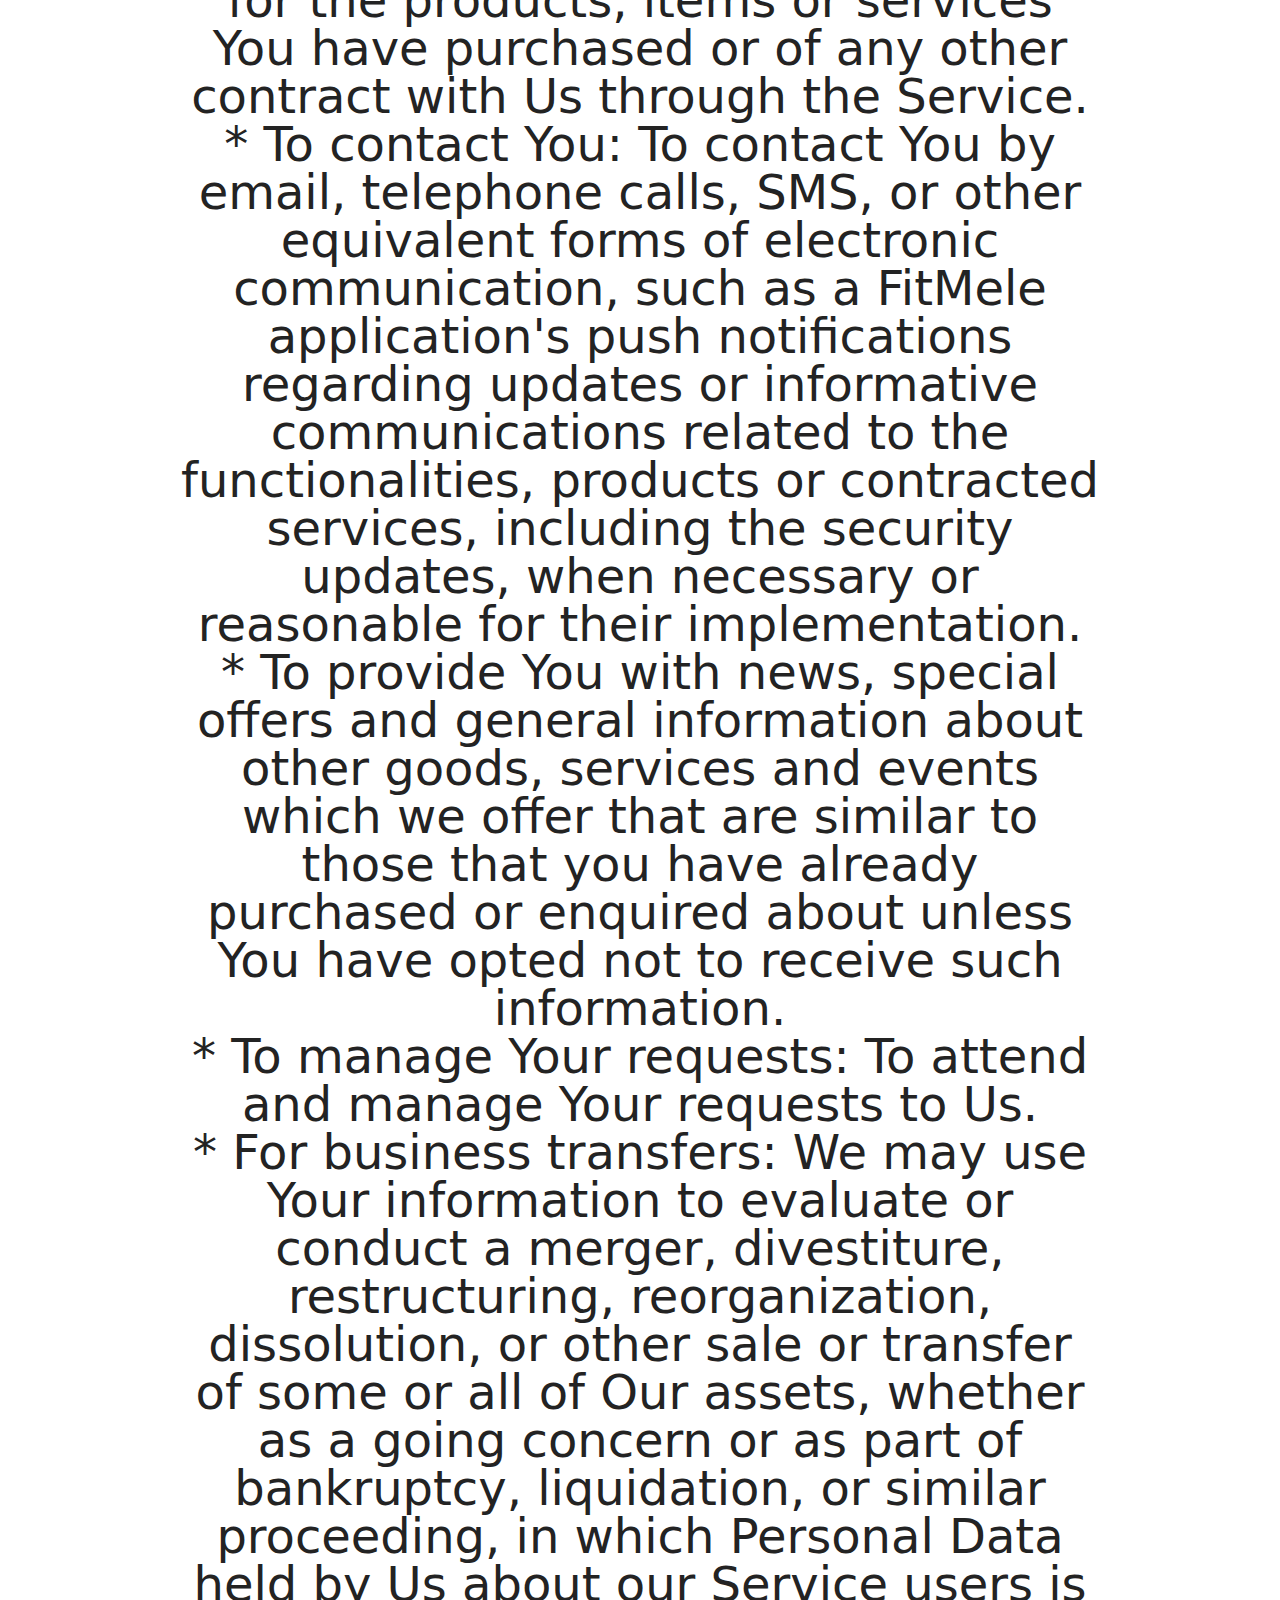
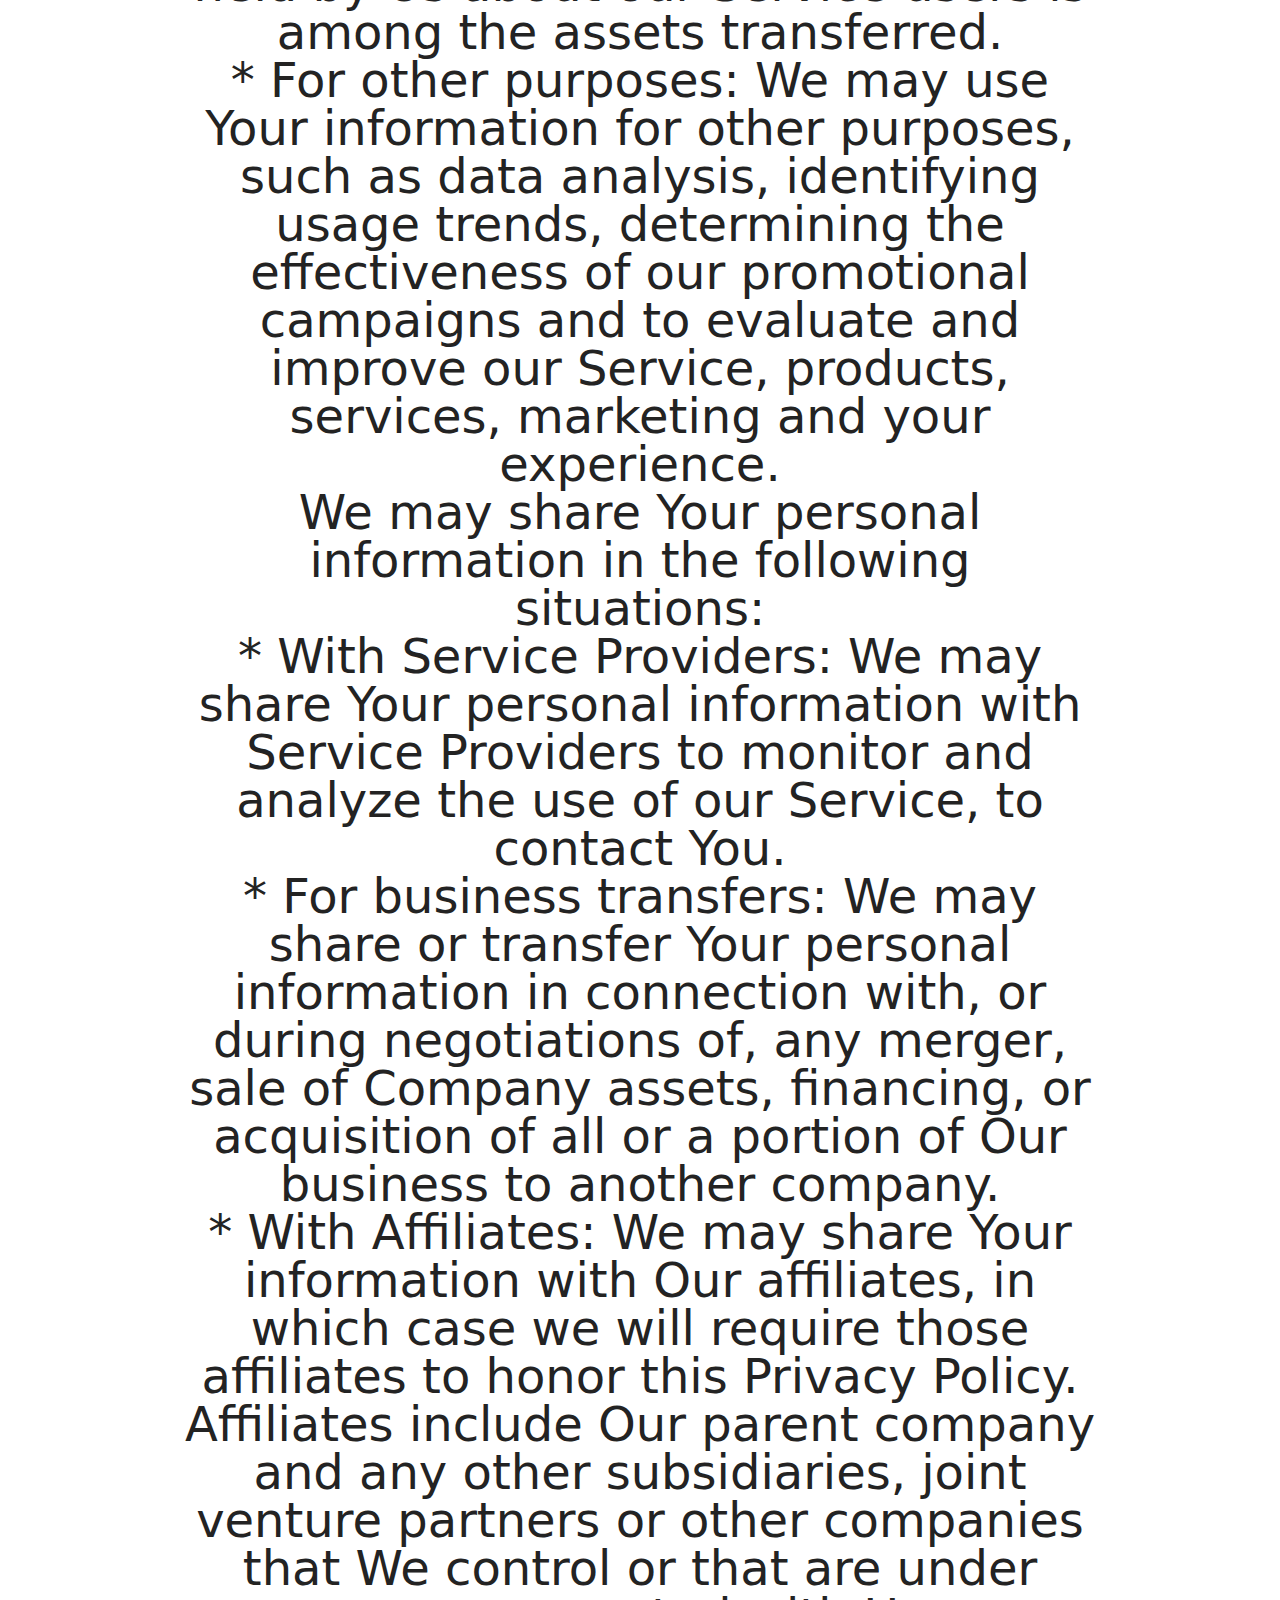
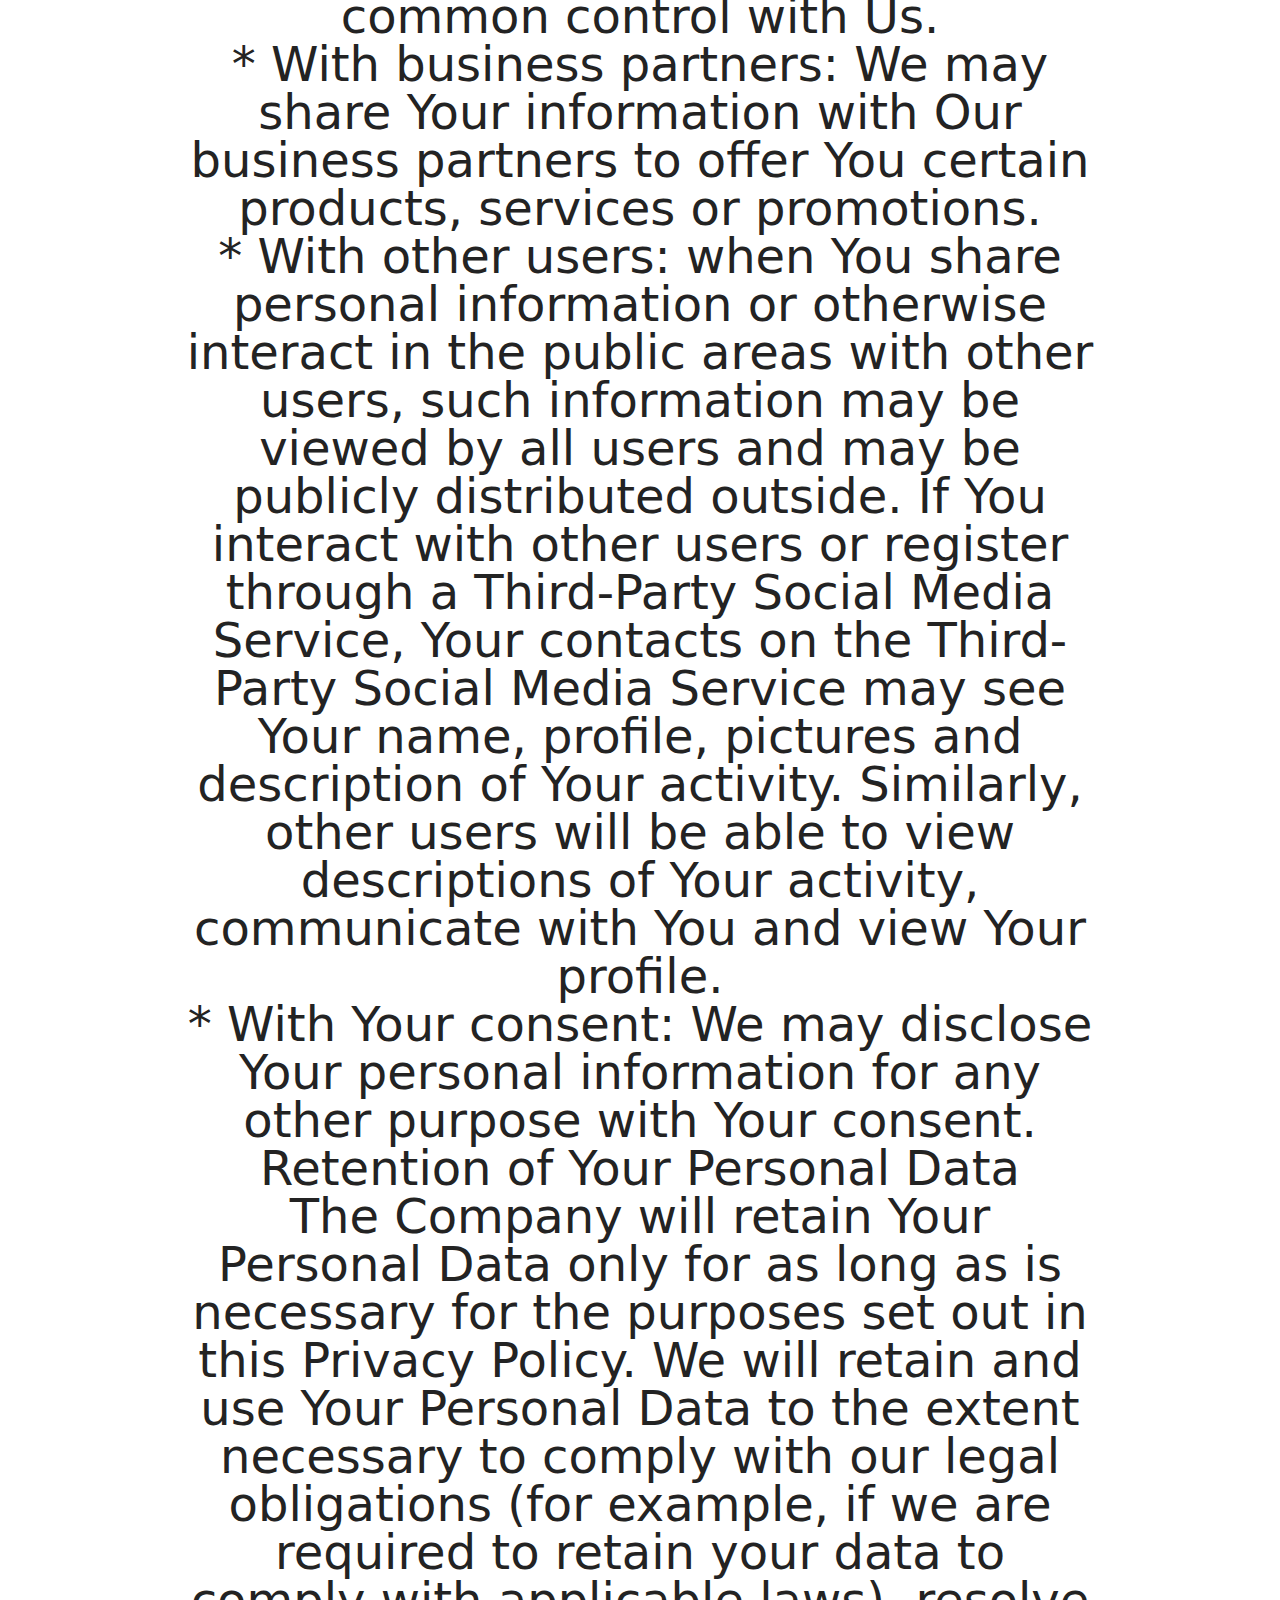
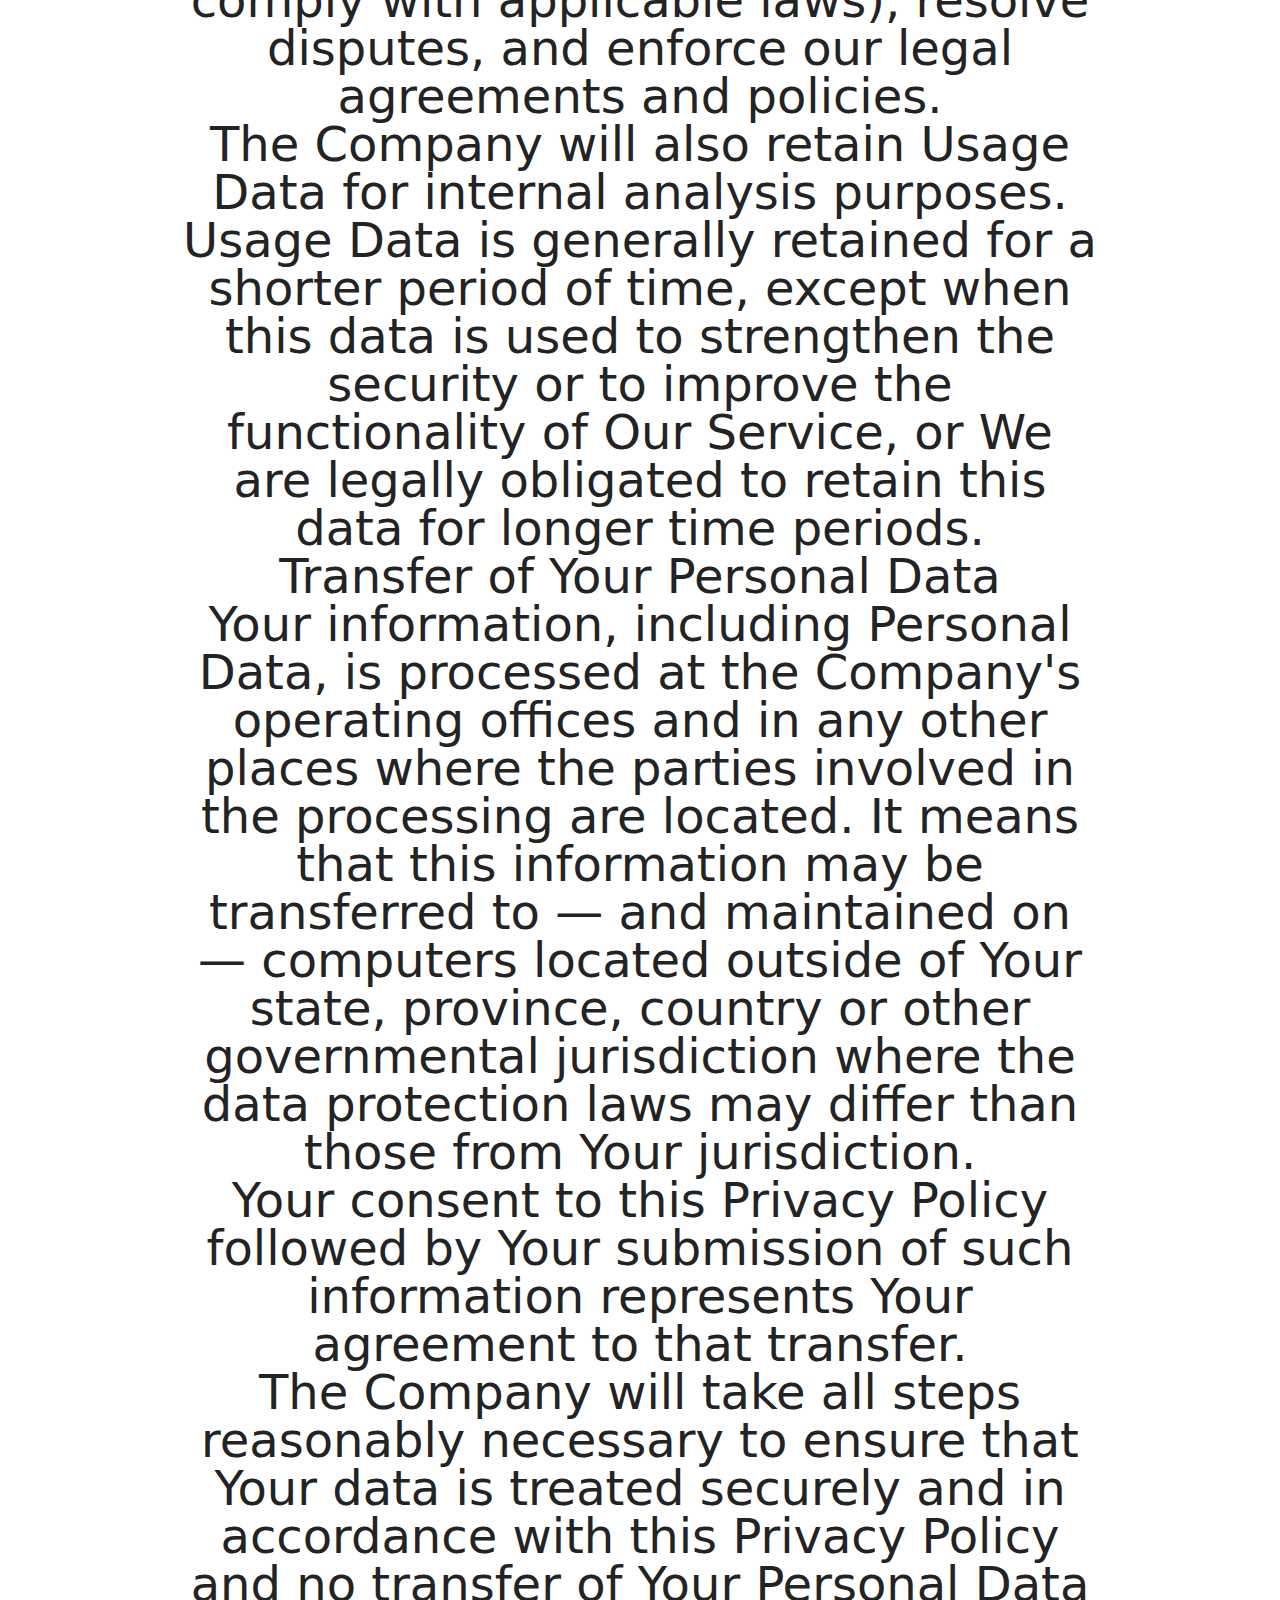
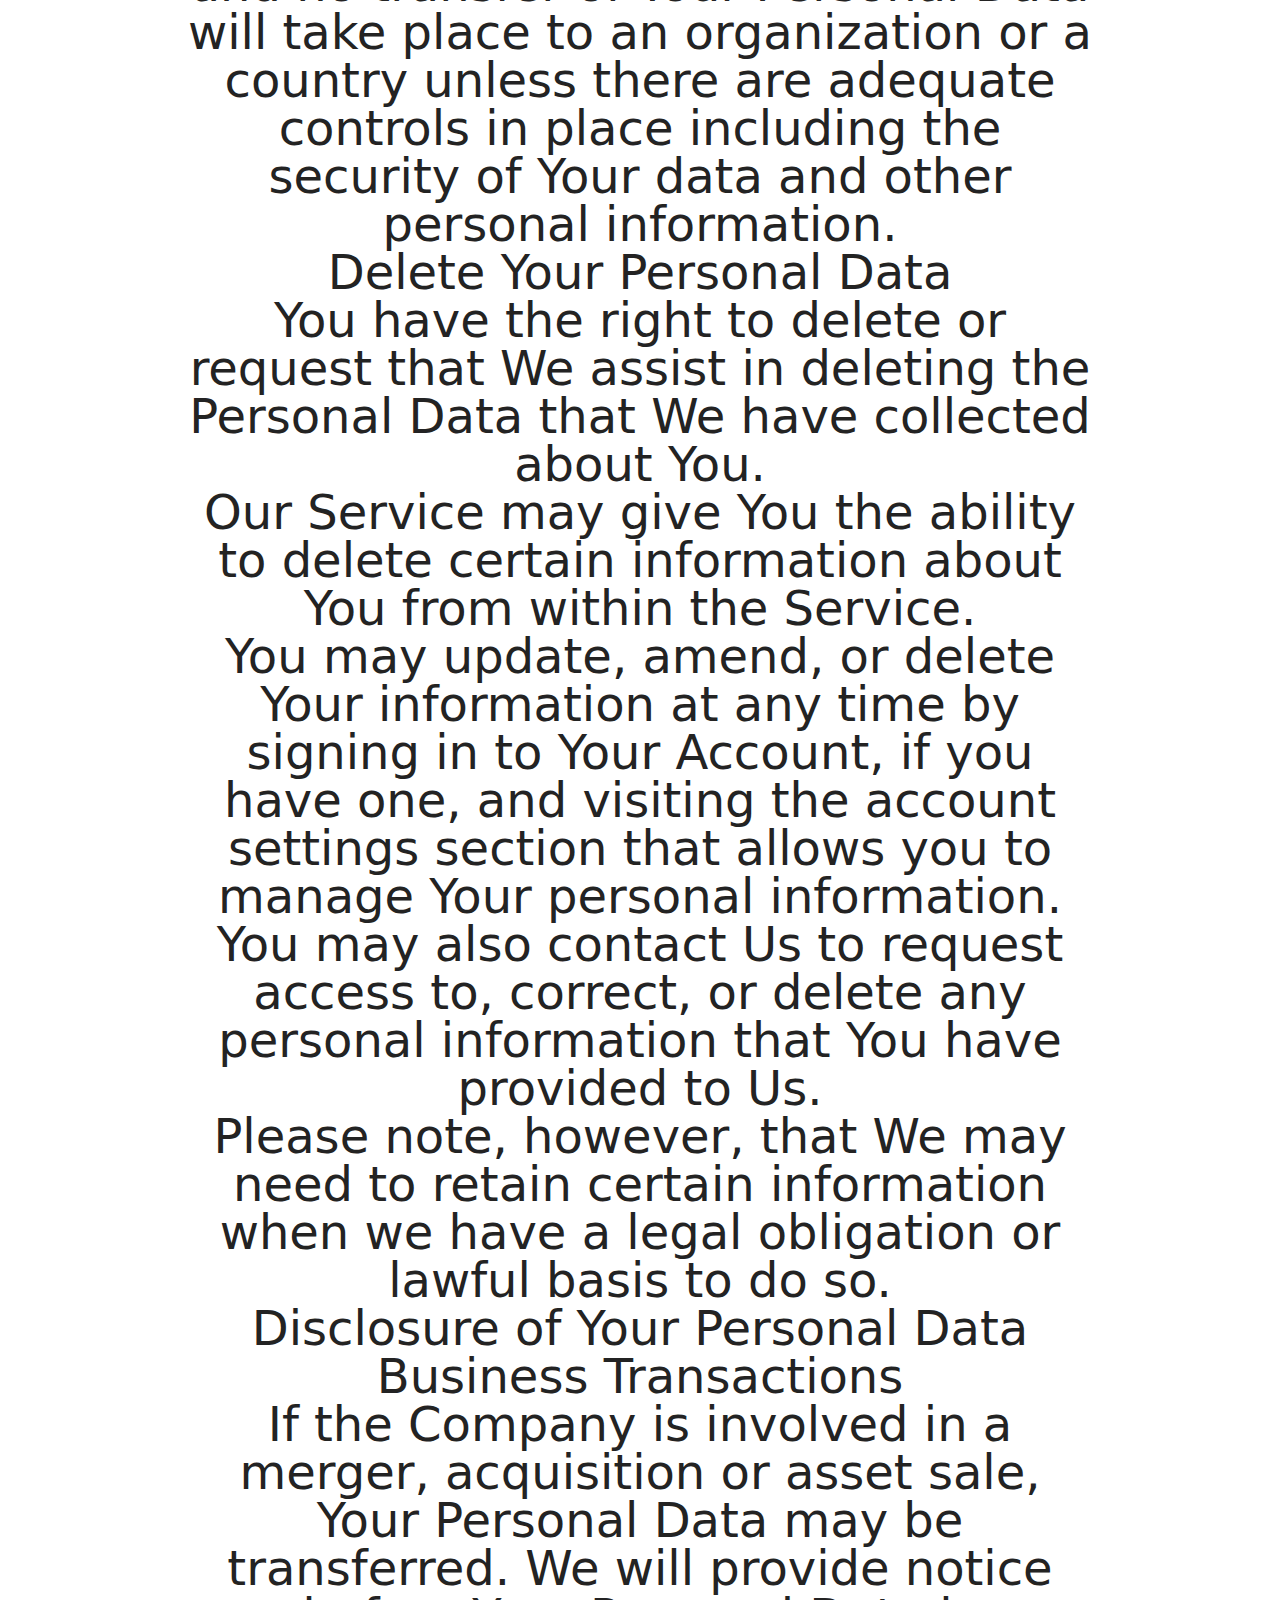
==== commit 07f761da: "Update privacy-policy.html" ====
--- a/privacy-policy.html
+++ b/privacy-policy.html
@@ -1,10 +1,10 @@
 <!DOCTYPE html>
 <html  >
 <head>
-  <!-- Site made with Mobirise Website Builder v5.8.9, https://mobirise.com -->
+  <!-- Site made with FitMerise Website Builder v5.8.9, https://FitMerise.com -->
   <meta charset="UTF-8">
   <meta http-equiv="X-UA-Compatible" content="IE=edge">
-  <meta name="generator" content="Mobirise v5.8.9, mobirise.com">
+  <meta name="generator" content="FitMerise v5.8.9, FitMerise.com">
   <meta name="viewport" content="width=device-width, initial-scale=1, minimum-scale=1">
   <link rel="shortcut icon" href="assets/images/appicon-3-280x280-128x128-1.png" type="image/x-icon">
   <meta name="description" content="">
@@ -21,7 +21,7 @@
   <noscript><link rel="stylesheet" href="https://fonts.googleapis.com/css?family=Jost:100,200,300,400,500,600,700,800,900,100i,200i,300i,400i,500i,600i,700i,800i,900i&display=swap"></noscript>
   <link rel="preload" href="https://fonts.googleapis.com/css?family=Nunito:200,300,400,500,600,700,800,900,200i,300i,400i,500i,600i,700i,800i,900i&display=swap" as="style" onload="this.onload=null;this.rel='stylesheet'">
   <noscript><link rel="stylesheet" href="https://fonts.googleapis.com/css?family=Nunito:200,300,400,500,600,700,800,900,200i,300i,400i,500i,600i,700i,800i,900i&display=swap"></noscript>
-  <link rel="preload" as="style" href="assets/mobirise/css/mbr-additional.css"><link rel="stylesheet" href="assets/mobirise/css/mbr-additional.css" type="text/css">
+  <link rel="preload" as="style" href="assets/FitMerise/css/mbr-additional.css"><link rel="stylesheet" href="assets/FitMerise/css/mbr-additional.css" type="text/css">
 
   
   
@@ -35,7 +35,7 @@
         <div class="container">
             <div class="navbar-brand">
                 
-                <span class="navbar-caption-wrap"><a class="navbar-caption text-black text-primary display-7" href="index.html">MOBI</a></span>
+                <span class="navbar-caption-wrap"><a class="navbar-caption text-black text-primary display-7" href="index.html">FitMe</a></span>
             </div>
             <button class="navbar-toggler" type="button" data-toggle="collapse" data-bs-toggle="collapse" data-target="#navbarSupportedContent" data-bs-target="#navbarSupportedContent" aria-controls="navbarNavAltMarkup" aria-expanded="false" aria-label="Toggle navigation">
                 <div class="hamburger">
@@ -65,7 +65,7 @@
         <div class="row justify-content-center">
             <div class="title col-md-12 col-lg-10">
                 <h3 class="mbr-section-title mbr-fonts-style align-center mb-4 display-2"><strong>Privacy Policy</strong></h3>
-                <h4 class="mbr-section-subtitle align-center mbr-fonts-style mb-4 display-5"><div>Last updated: May 17, 2023</div><div>This Privacy Policy describes Our policies and procedures on the collection, use and disclosure of Your information when You use the Service and tells You about Your privacy rights and how the law protects You.</div><div>We use Your Personal data to provide and improve the Service. By using the Service, You agree to the collection and use of information in accordance with this Privacy Policy.</div><div>Interpretation and Definitions</div><div>Interpretation</div><div>The words of which the initial letter is capitalized have meanings defined under the following conditions. The following definitions shall have the same meaning regardless of whether they appear in singular or in plural.</div><div>Definitions</div><div>For the purposes of this Privacy Policy:</div><div>* Account means a unique account created for You to access our Service or parts of our Service.</div><div>* Affiliate means an entity that controls, is controlled by or is under common control with a party, where "control" means ownership of 50% or more of the shares, equity interest or other securities entitled to vote for election of directors or other managing authority.</div><div>* Application refers to MOBI, the software program provided by the Company.</div><div>* Company (referred to as either "the Company", "We", "Us" or "Our" in this Agreement) refers to MOBI, Ukraine, Vinnitsya region, Bar.</div><div>* Country refers to: Ukraine</div><div>* Device means any device that can access the Service such as a computer, a cellphone or a digital tablet.</div><div>* Personal Data is any information that relates to an identified or identifiable individual.</div><div>* Service refers to the Application.</div><div>* Service Provider means any natural or legal person who processes the data on behalf of the Company. It refers to third-party companies or individuals employed by the Company to facilitate the Service, to provide the Service on behalf of the Company, to perform services related to the Service or to assist the Company in analyzing how the Service is used.</div><div>* Third-party Social Media Service refers to any website or any social network website through which a User can log in or create an account to use the Service.</div><div>* Usage Data refers to data collected automatically, either generated by the use of the Service or from the Service infrastructure itself (for example, the duration of a page visit).</div><div>* You means the individual accessing or using the Service, or the company, or other legal entity on behalf of which such individual is accessing or using the Service, as applicable.</div><div>Collecting and Using Your Personal Data</div><div>Types of Data Collected</div><div>Personal Data</div><div>While using Our Service, We may ask You to provide Us with certain personally identifiable information that can be used to contact or identify You. Personally identifiable information may include, but is not limited to:</div><div>* Email address</div><div>* First name and last name</div><div>* Usage Data</div><div>Usage Data</div><div>Usage Data is collected automatically when using the Service.</div><div>Usage Data may include information such as Your Device's Internet Protocol address (e.g. IP address), browser type, browser version, the pages of our Service that You visit, the time and date of Your visit, the time spent on those pages, unique device identifiers and other diagnostic data.</div><div>When You access the Service by or through a mobile device, We may collect certain information automatically, including, but not limited to, the type of mobile device You use, Your mobile device unique ID, the IP address of Your mobile device, Your mobile operating system, the type of mobile Internet browser You use, unique device identifiers and other diagnostic data.</div><div>We may also collect information that Your browser sends whenever You visit our Service or when You access the Service by or through a mobile device.</div><div>Information from Third-Party Social Media Services</div><div>The Company allows You to create an account and log in to use the Service through the following Third-party Social Media Services:</div><div>* Google</div><div>* Facebook</div><div>* Twitter</div><div>* LinkedIn</div><div>If You decide to register through or otherwise grant us access to a Third-Party Social Media Service, We may collect Personal data that is already associated with Your Third-Party Social Media Service's account, such as Your name, Your email address, Your activities or Your contact list associated with that account.</div><div>You may also have the option of sharing additional information with the Company through Your Third-Party Social Media Service's account. If You choose to provide such information and Personal Data, during registration or otherwise, You are giving the Company permission to use, share, and store it in a manner consistent with this Privacy Policy.</div><div>Use of Your Personal Data</div><div>The Company may use Personal Data for the following purposes:</div><div>* To provide and maintain our Service, including to monitor the usage of our Service.</div><div>* To manage Your Account: to manage Your registration as a user of the Service. The Personal Data You provide can give You access to different functionalities of the Service that are available to You as a registered user.</div><div>* For the performance of a contract: the development, compliance and undertaking of the purchase contract for the products, items or services You have purchased or of any other contract with Us through the Service.</div><div>* To contact You: To contact You by email, telephone calls, SMS, or other equivalent forms of electronic communication, such as a mobile application's push notifications regarding updates or informative communications related to the functionalities, products or contracted services, including the security updates, when necessary or reasonable for their implementation.</div><div>* To provide You with news, special offers and general information about other goods, services and events which we offer that are similar to those that you have already purchased or enquired about unless You have opted not to receive such information.</div><div>* To manage Your requests: To attend and manage Your requests to Us.</div><div>* For business transfers: We may use Your information to evaluate or conduct a merger, divestiture, restructuring, reorganization, dissolution, or other sale or transfer of some or all of Our assets, whether as a going concern or as part of bankruptcy, liquidation, or similar proceeding, in which Personal Data held by Us about our Service users is among the assets transferred.</div><div>* For other purposes: We may use Your information for other purposes, such as data analysis, identifying usage trends, determining the effectiveness of our promotional campaigns and to evaluate and improve our Service, products, services, marketing and your experience.</div><div>We may share Your personal information in the following situations:</div><div>* With Service Providers: We may share Your personal information with Service Providers to monitor and analyze the use of our Service, to contact You.</div><div>* For business transfers: We may share or transfer Your personal information in connection with, or during negotiations of, any merger, sale of Company assets, financing, or acquisition of all or a portion of Our business to another company.</div><div>* With Affiliates: We may share Your information with Our affiliates, in which case we will require those affiliates to honor this Privacy Policy. Affiliates include Our parent company and any other subsidiaries, joint venture partners or other companies that We control or that are under common control with Us.</div><div>* With business partners: We may share Your information with Our business partners to offer You certain products, services or promotions.</div><div>* With other users: when You share personal information or otherwise interact in the public areas with other users, such information may be viewed by all users and may be publicly distributed outside. If You interact with other users or register through a Third-Party Social Media Service, Your contacts on the Third-Party Social Media Service may see Your name, profile, pictures and description of Your activity. Similarly, other users will be able to view descriptions of Your activity, communicate with You and view Your profile.</div><div>* With Your consent: We may disclose Your personal information for any other purpose with Your consent.</div><div>Retention of Your Personal Data</div><div>The Company will retain Your Personal Data only for as long as is necessary for the purposes set out in this Privacy Policy. We will retain and use Your Personal Data to the extent necessary to comply with our legal obligations (for example, if we are required to retain your data to comply with applicable laws), resolve disputes, and enforce our legal agreements and policies.</div><div>The Company will also retain Usage Data for internal analysis purposes. Usage Data is generally retained for a shorter period of time, except when this data is used to strengthen the security or to improve the functionality of Our Service, or We are legally obligated to retain this data for longer time periods.</div><div>Transfer of Your Personal Data</div><div>Your information, including Personal Data, is processed at the Company's operating offices and in any other places where the parties involved in the processing are located. It means that this information may be transferred to — and maintained on — computers located outside of Your state, province, country or other governmental jurisdiction where the data protection laws may differ than those from Your jurisdiction.</div><div>Your consent to this Privacy Policy followed by Your submission of such information represents Your agreement to that transfer.</div><div>The Company will take all steps reasonably necessary to ensure that Your data is treated securely and in accordance with this Privacy Policy and no transfer of Your Personal Data will take place to an organization or a country unless there are adequate controls in place including the security of Your data and other personal information.</div><div>Delete Your Personal Data</div><div>You have the right to delete or request that We assist in deleting the Personal Data that We have collected about You.</div><div>Our Service may give You the ability to delete certain information about You from within the Service.</div><div>You may update, amend, or delete Your information at any time by signing in to Your Account, if you have one, and visiting the account settings section that allows you to manage Your personal information. You may also contact Us to request access to, correct, or delete any personal information that You have provided to Us.</div><div>Please note, however, that We may need to retain certain information when we have a legal obligation or lawful basis to do so.</div><div>Disclosure of Your Personal Data</div><div>Business Transactions</div><div>If the Company is involved in a merger, acquisition or asset sale, Your Personal Data may be transferred. We will provide notice before Your Personal Data is transferred and becomes subject to a different Privacy Policy.</div><div>Law enforcement</div><div>Under certain circumstances, the Company may be required to disclose Your Personal Data if required to do so by law or in response to valid requests by public authorities (e.g. a court or a government agency).</div><div>Other legal requirements</div><div>The Company may disclose Your Personal Data in the good faith belief that such action is necessary to:</div><div>* Comply with a legal obligation</div><div>* Protect and defend the rights or property of the Company</div><div>* Prevent or investigate possible wrongdoing in connection with the Service</div><div>* Protect the personal safety of Users of the Service or the public</div><div>* Protect against legal liability</div><div>Security of Your Personal Data</div><div>The security of Your Personal Data is important to Us, but remember that no method of transmission over the Internet, or method of electronic storage is 100% secure. While We strive to use commercially acceptable means to protect Your Personal Data, We cannot guarantee its absolute security.</div><div>Children's Privacy</div><div>Our Service does not address anyone under the age of 13. We do not knowingly collect personally identifiable information from anyone under the age of 13. If You are a parent or guardian and You are aware that Your child has provided Us with Personal Data, please contact Us. If We become aware that We have collected Personal Data from anyone under the age of 13 without verification of parental consent, We take steps to remove that information from Our servers.</div><div>If We need to rely on consent as a legal basis for processing Your information and Your country requires consent from a parent, We may require Your parent's consent before We collect and use that information.</div><div>Links to Other Websites</div><div>Our Service may contain links to other websites that are not operated by Us. If You click on a third party link, You will be directed to that third party's site. We strongly advise You to review the Privacy Policy of every site You visit.</div><div>We have no control over and assume no responsibility for the content, privacy policies or practices of any third party sites or services.</div><div>Changes to this Privacy Policy</div><div>We may update Our Privacy Policy from time to time. We will notify You of any changes by posting the new Privacy Policy on this page.</div><div>We will let You know via email and/or a prominent notice on Our Service, prior to the change becoming effective and update the "Last updated" date at the top of this Privacy Policy.</div><div>You are advised to review this Privacy Policy periodically for any changes. Changes to this Privacy Policy are effective when they are posted on this page.</div><div>Contact Us</div><div>If you have any questions about this Privacy Policy, You can contact us: <a href="mailto:mobihealthhelp@gmail.com" class="text-primary">mobihealthhelp@gmail.com</a></div></h4>
+                <h4 class="mbr-section-subtitle align-center mbr-fonts-style mb-4 display-5"><div>Last updated: May 17, 2023</div><div>This Privacy Policy describes Our policies and procedures on the collection, use and disclosure of Your information when You use the Service and tells You about Your privacy rights and how the law protects You.</div><div>We use Your Personal data to provide and improve the Service. By using the Service, You agree to the collection and use of information in accordance with this Privacy Policy.</div><div>Interpretation and Definitions</div><div>Interpretation</div><div>The words of which the initial letter is capitalized have meanings defined under the following conditions. The following definitions shall have the same meaning regardless of whether they appear in singular or in plural.</div><div>Definitions</div><div>For the purposes of this Privacy Policy:</div><div>* Account means a unique account created for You to access our Service or parts of our Service.</div><div>* Affiliate means an entity that controls, is controlled by or is under common control with a party, where "control" means ownership of 50% or more of the shares, equity interest or other securities entitled to vote for election of directors or other managing authority.</div><div>* Application refers to FitMe, the software program provided by the Company.</div><div>* Company (referred to as either "the Company", "We", "Us" or "Our" in this Agreement) refers to FitMe, Ukraine, Vinnitsya region, Bar.</div><div>* Country refers to: Ukraine</div><div>* Device means any device that can access the Service such as a computer, a cellphone or a digital tablet.</div><div>* Personal Data is any information that relates to an identified or identifiable individual.</div><div>* Service refers to the Application.</div><div>* Service Provider means any natural or legal person who processes the data on behalf of the Company. It refers to third-party companies or individuals employed by the Company to facilitate the Service, to provide the Service on behalf of the Company, to perform services related to the Service or to assist the Company in analyzing how the Service is used.</div><div>* Third-party Social Media Service refers to any website or any social network website through which a User can log in or create an account to use the Service.</div><div>* Usage Data refers to data collected automatically, either generated by the use of the Service or from the Service infrastructure itself (for example, the duration of a page visit).</div><div>* You means the individual accessing or using the Service, or the company, or other legal entity on behalf of which such individual is accessing or using the Service, as applicable.</div><div>Collecting and Using Your Personal Data</div><div>Types of Data Collected</div><div>Personal Data</div><div>While using Our Service, We may ask You to provide Us with certain personally identifiable information that can be used to contact or identify You. Personally identifiable information may include, but is not limited to:</div><div>* Email address</div><div>* First name and last name</div><div>* Usage Data</div><div>Usage Data</div><div>Usage Data is collected automatically when using the Service.</div><div>Usage Data may include information such as Your Device's Internet Protocol address (e.g. IP address), browser type, browser version, the pages of our Service that You visit, the time and date of Your visit, the time spent on those pages, unique device identifiers and other diagnostic data.</div><div>When You access the Service by or through a FitMele device, We may collect certain information automatically, including, but not limited to, the type of FitMele device You use, Your FitMele device unique ID, the IP address of Your FitMele device, Your FitMele operating system, the type of FitMele Internet browser You use, unique device identifiers and other diagnostic data.</div><div>We may also collect information that Your browser sends whenever You visit our Service or when You access the Service by or through a FitMele device.</div><div>Information from Third-Party Social Media Services</div><div>The Company allows You to create an account and log in to use the Service through the following Third-party Social Media Services:</div><div>* Google</div><div>* Facebook</div><div>* Twitter</div><div>* LinkedIn</div><div>If You decide to register through or otherwise grant us access to a Third-Party Social Media Service, We may collect Personal data that is already associated with Your Third-Party Social Media Service's account, such as Your name, Your email address, Your activities or Your contact list associated with that account.</div><div>You may also have the option of sharing additional information with the Company through Your Third-Party Social Media Service's account. If You choose to provide such information and Personal Data, during registration or otherwise, You are giving the Company permission to use, share, and store it in a manner consistent with this Privacy Policy.</div><div>Use of Your Personal Data</div><div>The Company may use Personal Data for the following purposes:</div><div>* To provide and maintain our Service, including to monitor the usage of our Service.</div><div>* To manage Your Account: to manage Your registration as a user of the Service. The Personal Data You provide can give You access to different functionalities of the Service that are available to You as a registered user.</div><div>* For the performance of a contract: the development, compliance and undertaking of the purchase contract for the products, items or services You have purchased or of any other contract with Us through the Service.</div><div>* To contact You: To contact You by email, telephone calls, SMS, or other equivalent forms of electronic communication, such as a FitMele application's push notifications regarding updates or informative communications related to the functionalities, products or contracted services, including the security updates, when necessary or reasonable for their implementation.</div><div>* To provide You with news, special offers and general information about other goods, services and events which we offer that are similar to those that you have already purchased or enquired about unless You have opted not to receive such information.</div><div>* To manage Your requests: To attend and manage Your requests to Us.</div><div>* For business transfers: We may use Your information to evaluate or conduct a merger, divestiture, restructuring, reorganization, dissolution, or other sale or transfer of some or all of Our assets, whether as a going concern or as part of bankruptcy, liquidation, or similar proceeding, in which Personal Data held by Us about our Service users is among the assets transferred.</div><div>* For other purposes: We may use Your information for other purposes, such as data analysis, identifying usage trends, determining the effectiveness of our promotional campaigns and to evaluate and improve our Service, products, services, marketing and your experience.</div><div>We may share Your personal information in the following situations:</div><div>* With Service Providers: We may share Your personal information with Service Providers to monitor and analyze the use of our Service, to contact You.</div><div>* For business transfers: We may share or transfer Your personal information in connection with, or during negotiations of, any merger, sale of Company assets, financing, or acquisition of all or a portion of Our business to another company.</div><div>* With Affiliates: We may share Your information with Our affiliates, in which case we will require those affiliates to honor this Privacy Policy. Affiliates include Our parent company and any other subsidiaries, joint venture partners or other companies that We control or that are under common control with Us.</div><div>* With business partners: We may share Your information with Our business partners to offer You certain products, services or promotions.</div><div>* With other users: when You share personal information or otherwise interact in the public areas with other users, such information may be viewed by all users and may be publicly distributed outside. If You interact with other users or register through a Third-Party Social Media Service, Your contacts on the Third-Party Social Media Service may see Your name, profile, pictures and description of Your activity. Similarly, other users will be able to view descriptions of Your activity, communicate with You and view Your profile.</div><div>* With Your consent: We may disclose Your personal information for any other purpose with Your consent.</div><div>Retention of Your Personal Data</div><div>The Company will retain Your Personal Data only for as long as is necessary for the purposes set out in this Privacy Policy. We will retain and use Your Personal Data to the extent necessary to comply with our legal obligations (for example, if we are required to retain your data to comply with applicable laws), resolve disputes, and enforce our legal agreements and policies.</div><div>The Company will also retain Usage Data for internal analysis purposes. Usage Data is generally retained for a shorter period of time, except when this data is used to strengthen the security or to improve the functionality of Our Service, or We are legally obligated to retain this data for longer time periods.</div><div>Transfer of Your Personal Data</div><div>Your information, including Personal Data, is processed at the Company's operating offices and in any other places where the parties involved in the processing are located. It means that this information may be transferred to — and maintained on — computers located outside of Your state, province, country or other governmental jurisdiction where the data protection laws may differ than those from Your jurisdiction.</div><div>Your consent to this Privacy Policy followed by Your submission of such information represents Your agreement to that transfer.</div><div>The Company will take all steps reasonably necessary to ensure that Your data is treated securely and in accordance with this Privacy Policy and no transfer of Your Personal Data will take place to an organization or a country unless there are adequate controls in place including the security of Your data and other personal information.</div><div>Delete Your Personal Data</div><div>You have the right to delete or request that We assist in deleting the Personal Data that We have collected about You.</div><div>Our Service may give You the ability to delete certain information about You from within the Service.</div><div>You may update, amend, or delete Your information at any time by signing in to Your Account, if you have one, and visiting the account settings section that allows you to manage Your personal information. You may also contact Us to request access to, correct, or delete any personal information that You have provided to Us.</div><div>Please note, however, that We may need to retain certain information when we have a legal obligation or lawful basis to do so.</div><div>Disclosure of Your Personal Data</div><div>Business Transactions</div><div>If the Company is involved in a merger, acquisition or asset sale, Your Personal Data may be transferred. We will provide notice before Your Personal Data is transferred and becomes subject to a different Privacy Policy.</div><div>Law enforcement</div><div>Under certain circumstances, the Company may be required to disclose Your Personal Data if required to do so by law or in response to valid requests by public authorities (e.g. a court or a government agency).</div><div>Other legal requirements</div><div>The Company may disclose Your Personal Data in the good faith belief that such action is necessary to:</div><div>* Comply with a legal obligation</div><div>* Protect and defend the rights or property of the Company</div><div>* Prevent or investigate possible wrongdoing in connection with the Service</div><div>* Protect the personal safety of Users of the Service or the public</div><div>* Protect against legal liability</div><div>Security of Your Personal Data</div><div>The security of Your Personal Data is important to Us, but remember that no method of transmission over the Internet, or method of electronic storage is 100% secure. While We strive to use commercially acceptable means to protect Your Personal Data, We cannot guarantee its absolute security.</div><div>Children's Privacy</div><div>Our Service does not address anyone under the age of 13. We do not knowingly collect personally identifiable information from anyone under the age of 13. If You are a parent or guardian and You are aware that Your child has provided Us with Personal Data, please contact Us. If We become aware that We have collected Personal Data from anyone under the age of 13 without verification of parental consent, We take steps to remove that information from Our servers.</div><div>If We need to rely on consent as a legal basis for processing Your information and Your country requires consent from a parent, We may require Your parent's consent before We collect and use that information.</div><div>Links to Other Websites</div><div>Our Service may contain links to other websites that are not operated by Us. If You click on a third party link, You will be directed to that third party's site. We strongly advise You to review the Privacy Policy of every site You visit.</div><div>We have no control over and assume no responsibility for the content, privacy policies or practices of any third party sites or services.</div><div>Changes to this Privacy Policy</div><div>We may update Our Privacy Policy from time to time. We will notify You of any changes by posting the new Privacy Policy on this page.</div><div>We will let You know via email and/or a prominent notice on Our Service, prior to the change becoming effective and update the "Last updated" date at the top of this Privacy Policy.</div><div>You are advised to review this Privacy Policy periodically for any changes. Changes to this Privacy Policy are effective when they are posted on this page.</div><div>Contact Us</div><div>If you have any questions about this Privacy Policy, You can contact us: <a href="mailto:FitMehealthhelp@gmail.com" class="text-primary">FitMehealthhelp@gmail.com</a></div></h4>
                 
             </div>
         </div>
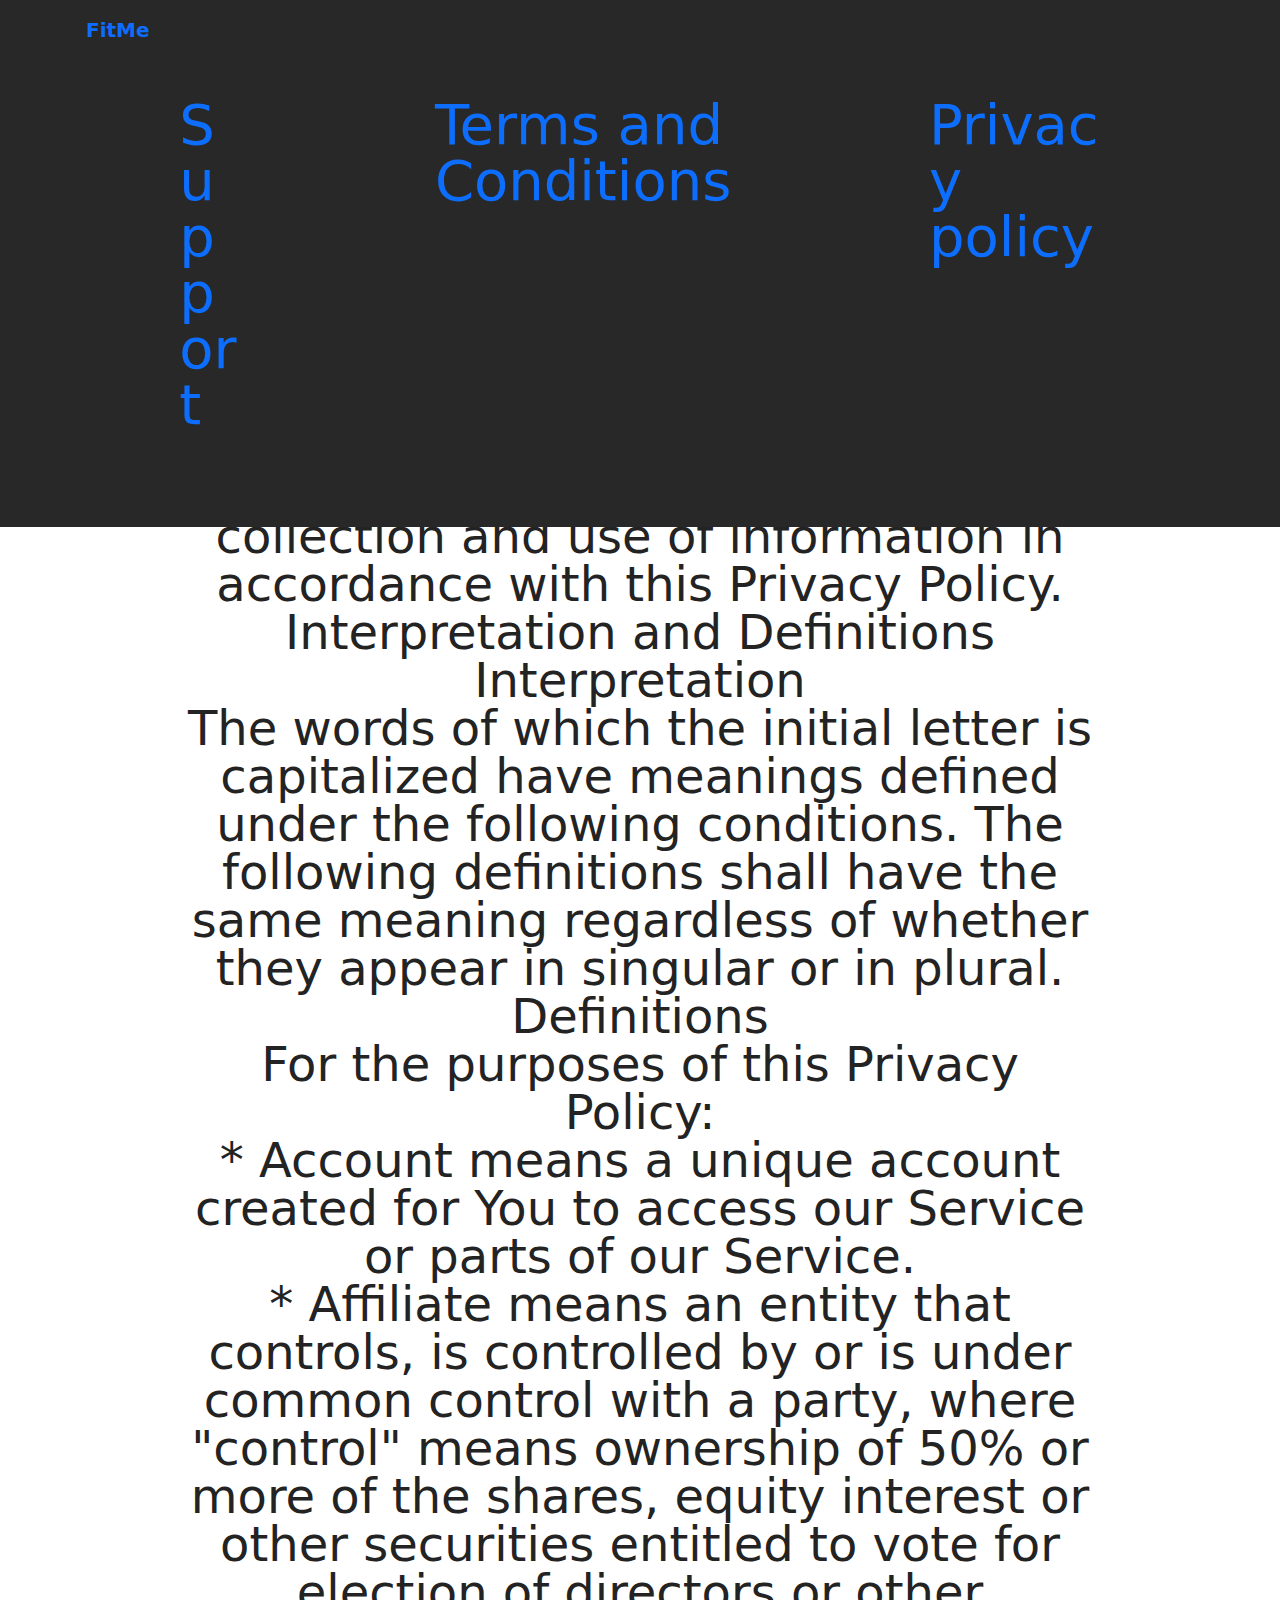
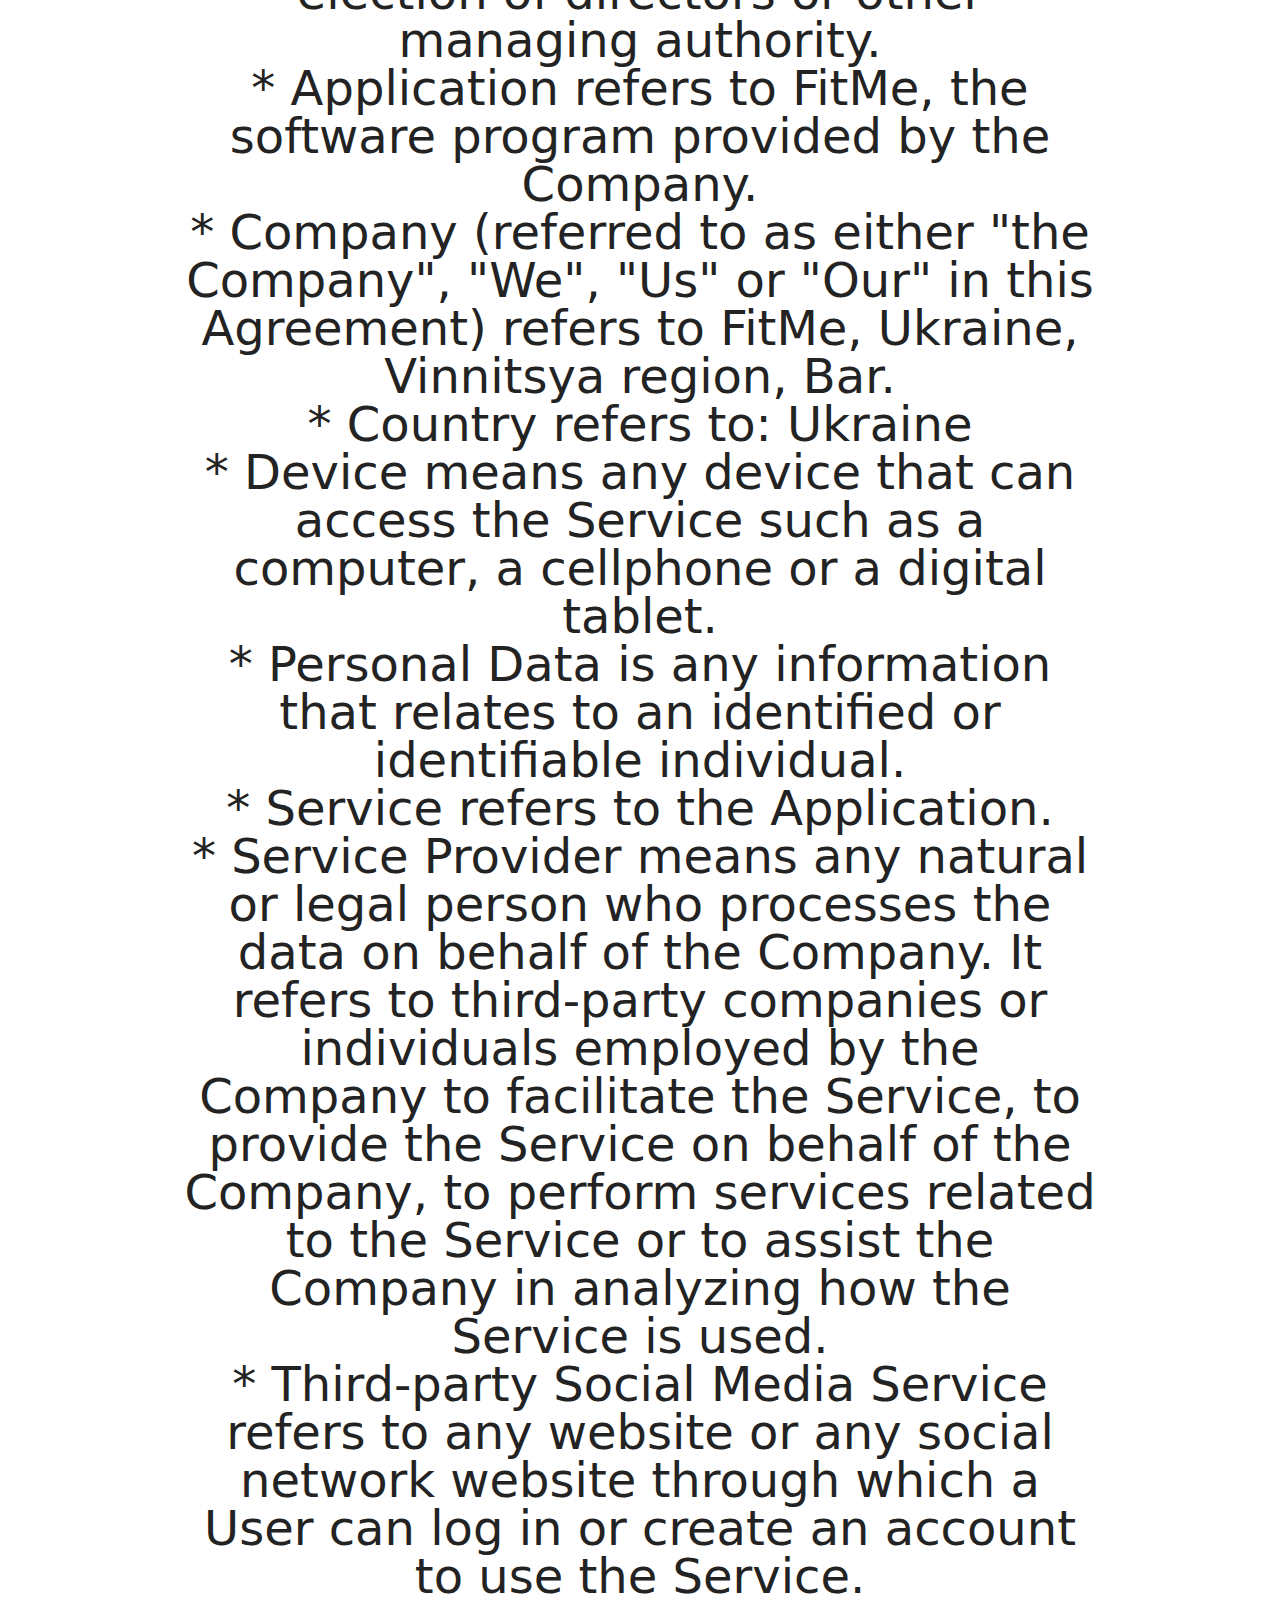
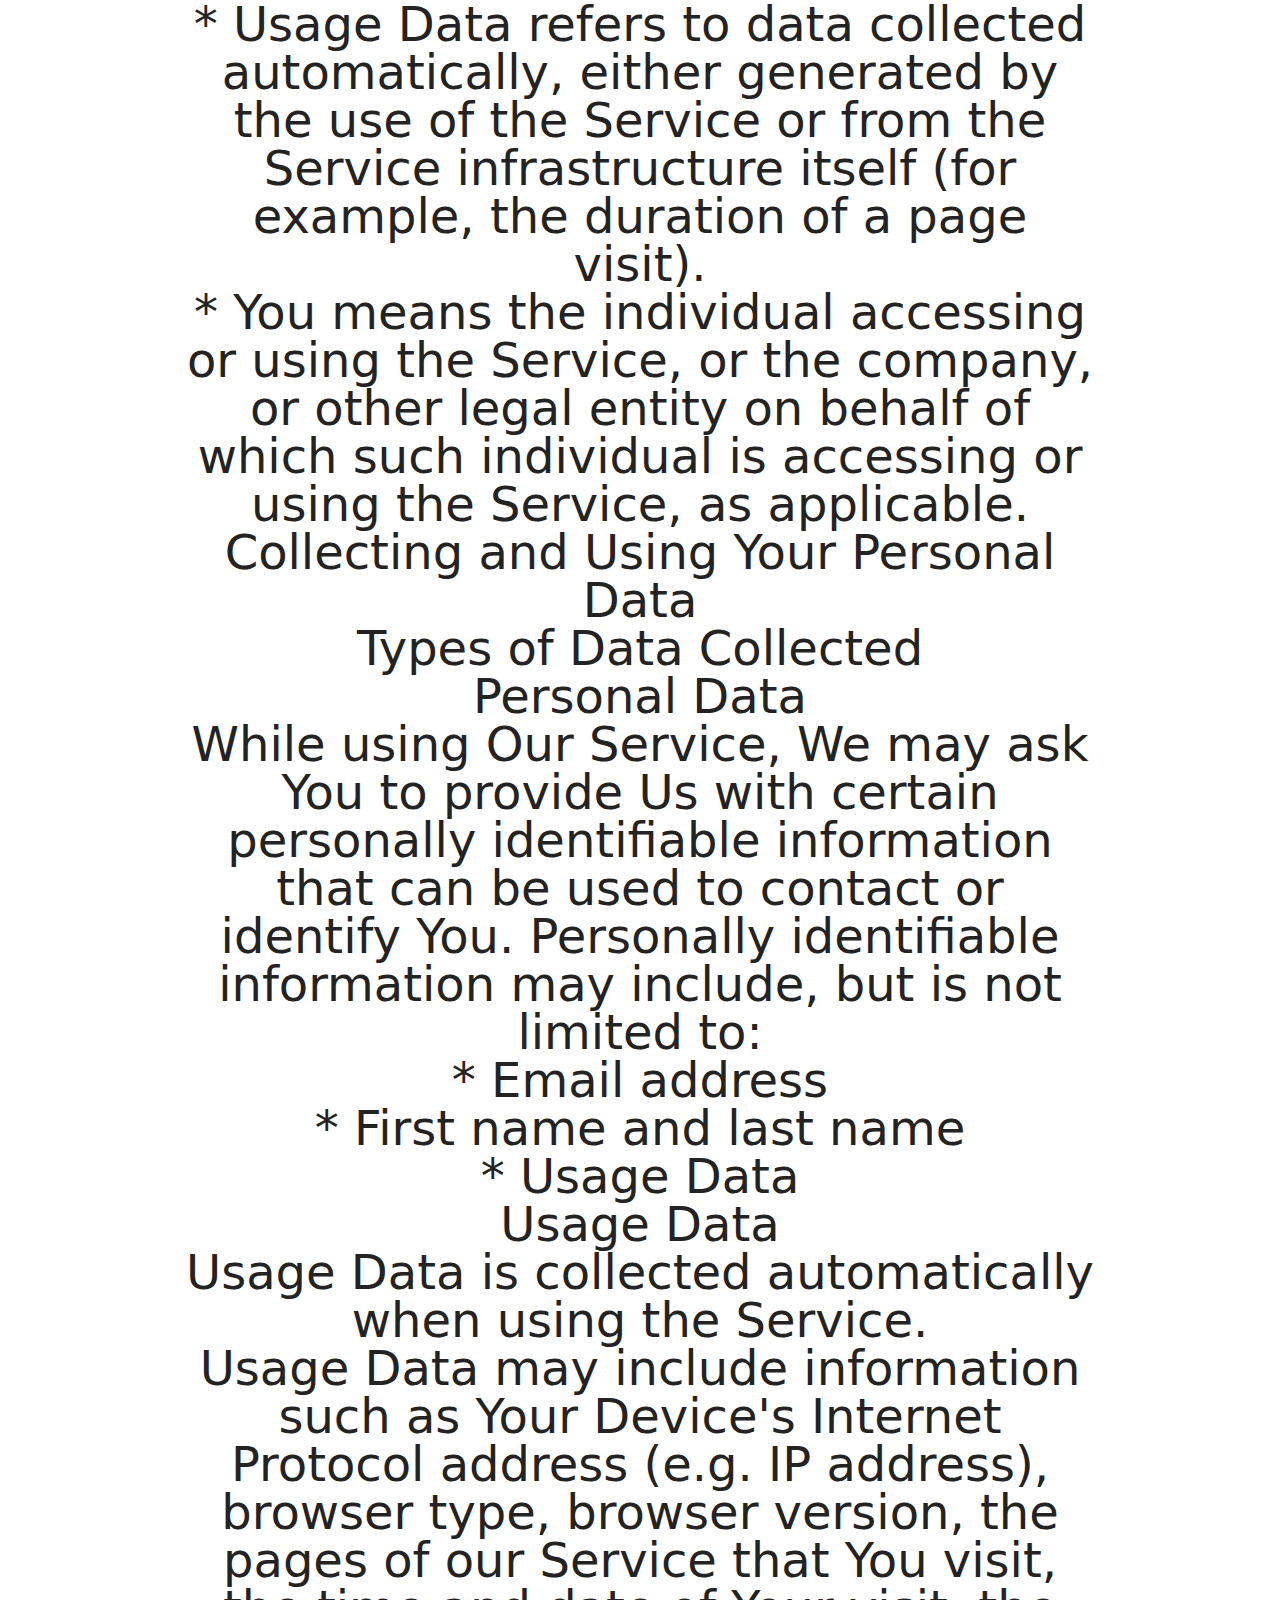
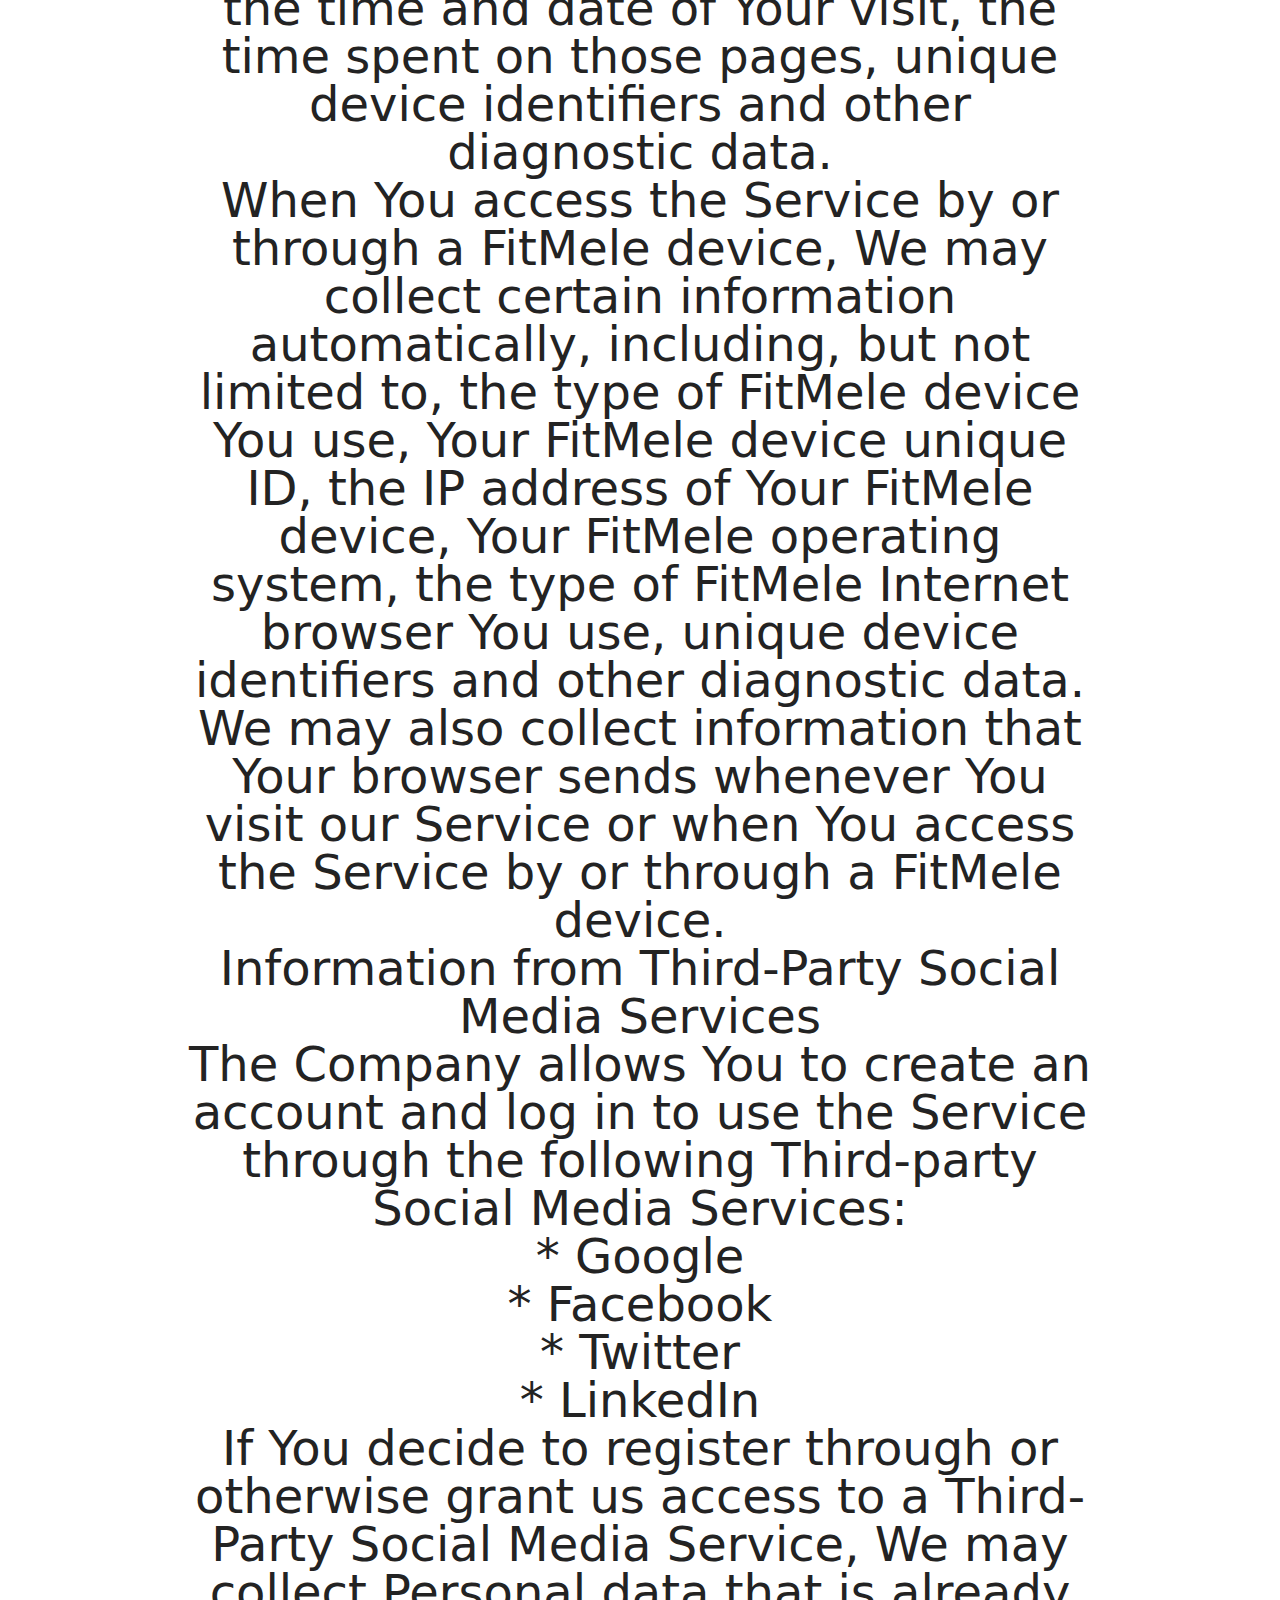
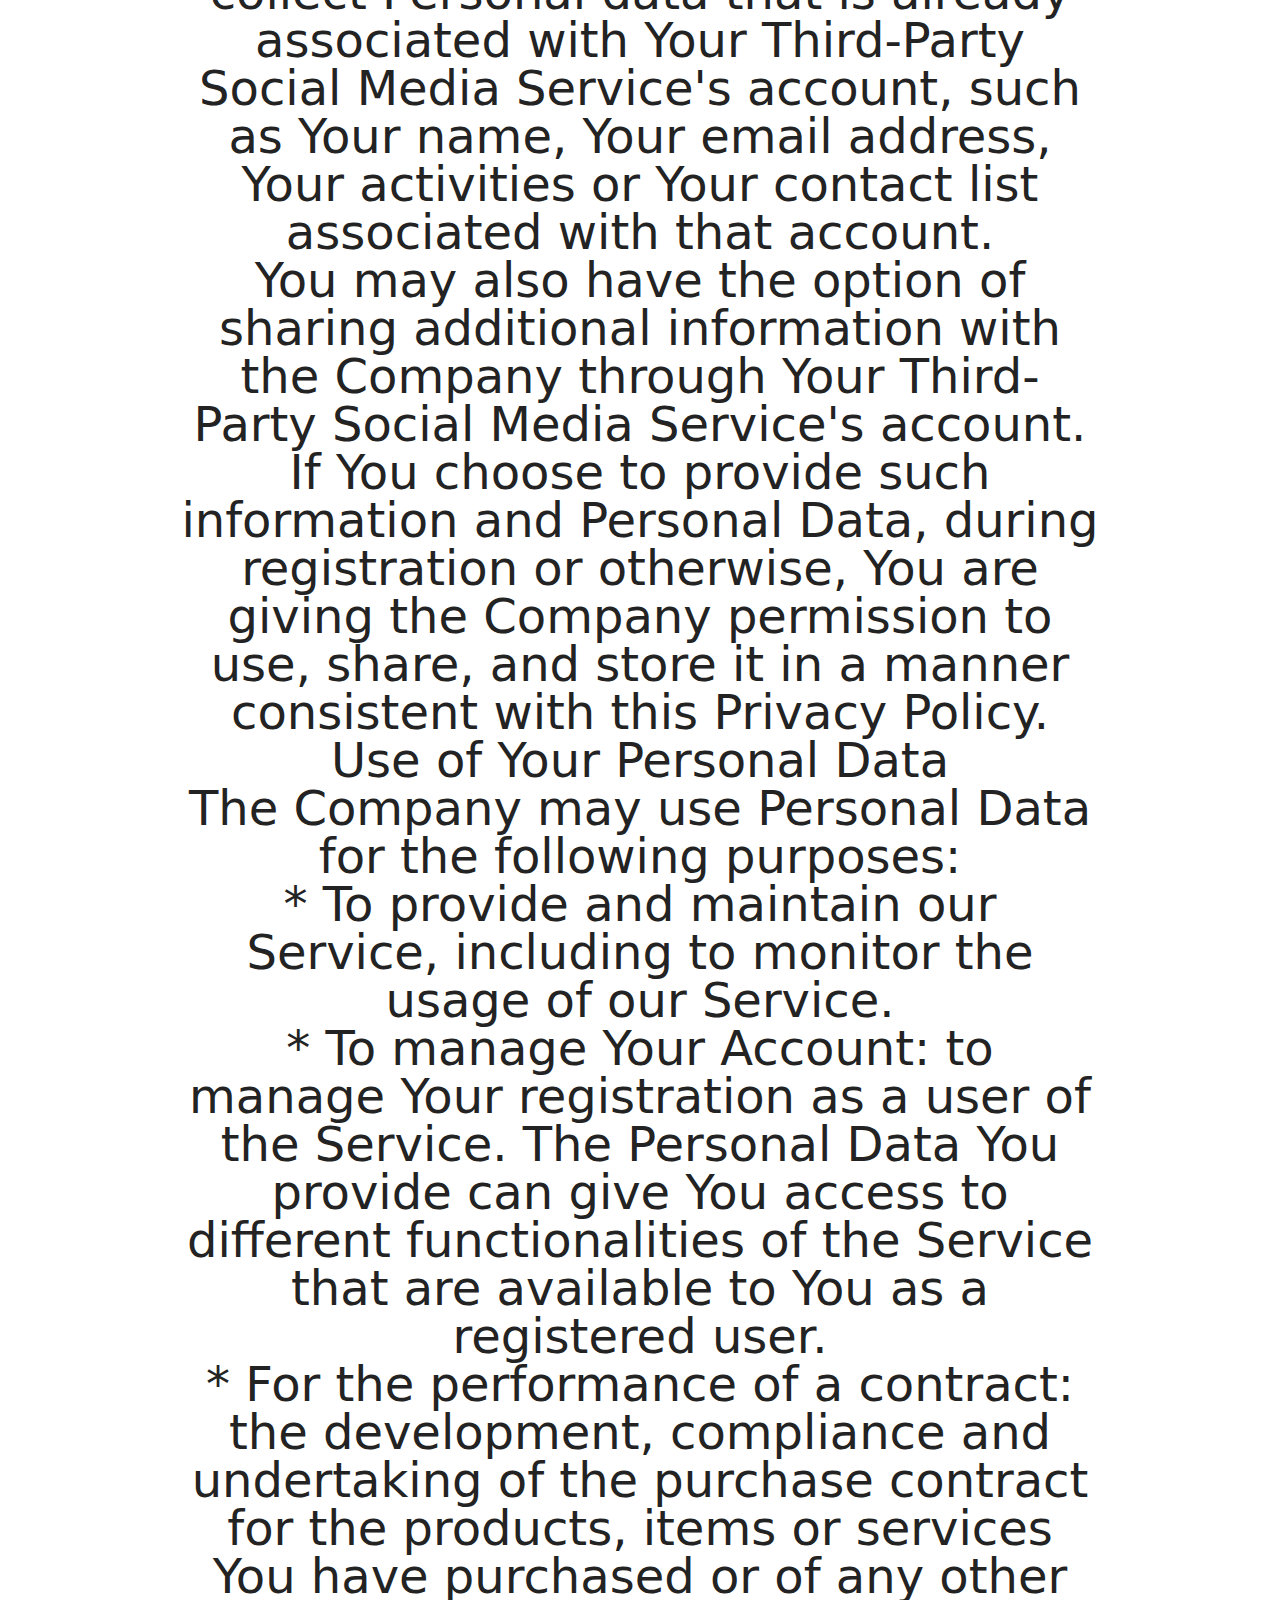
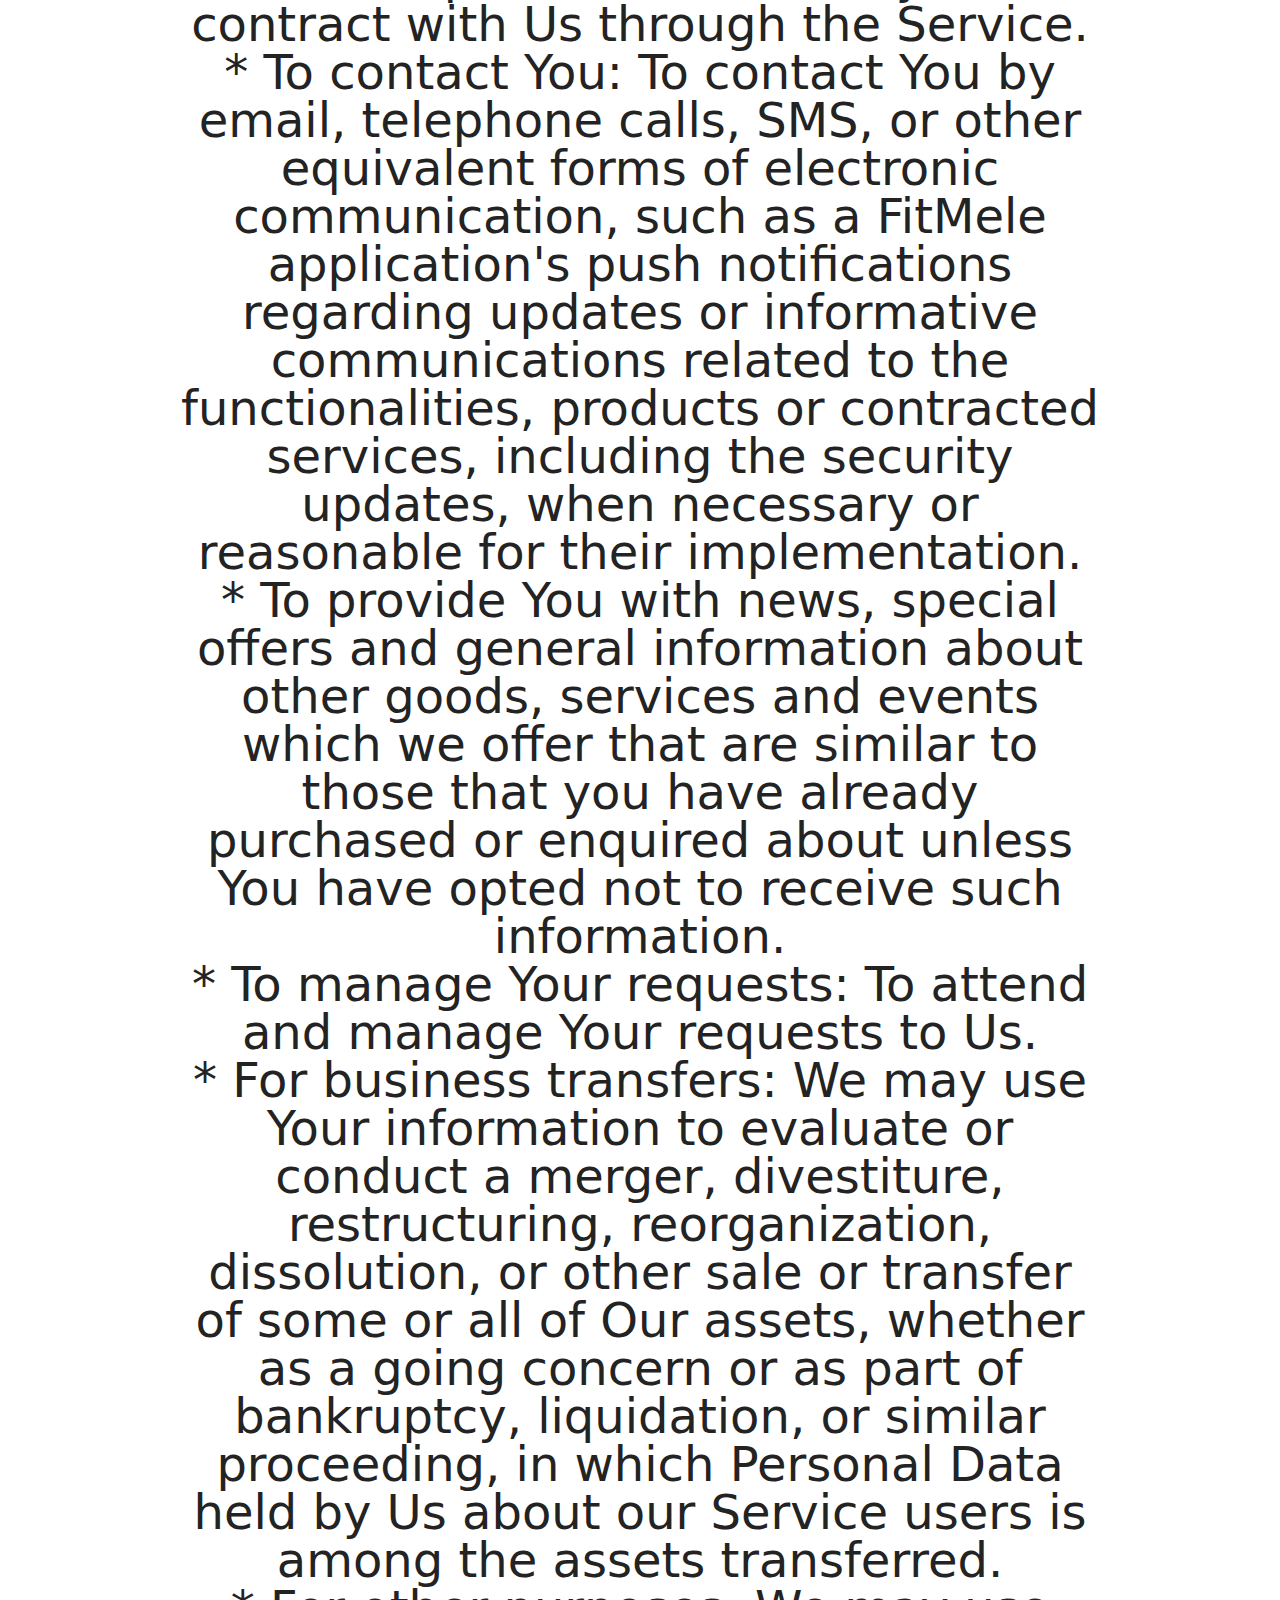
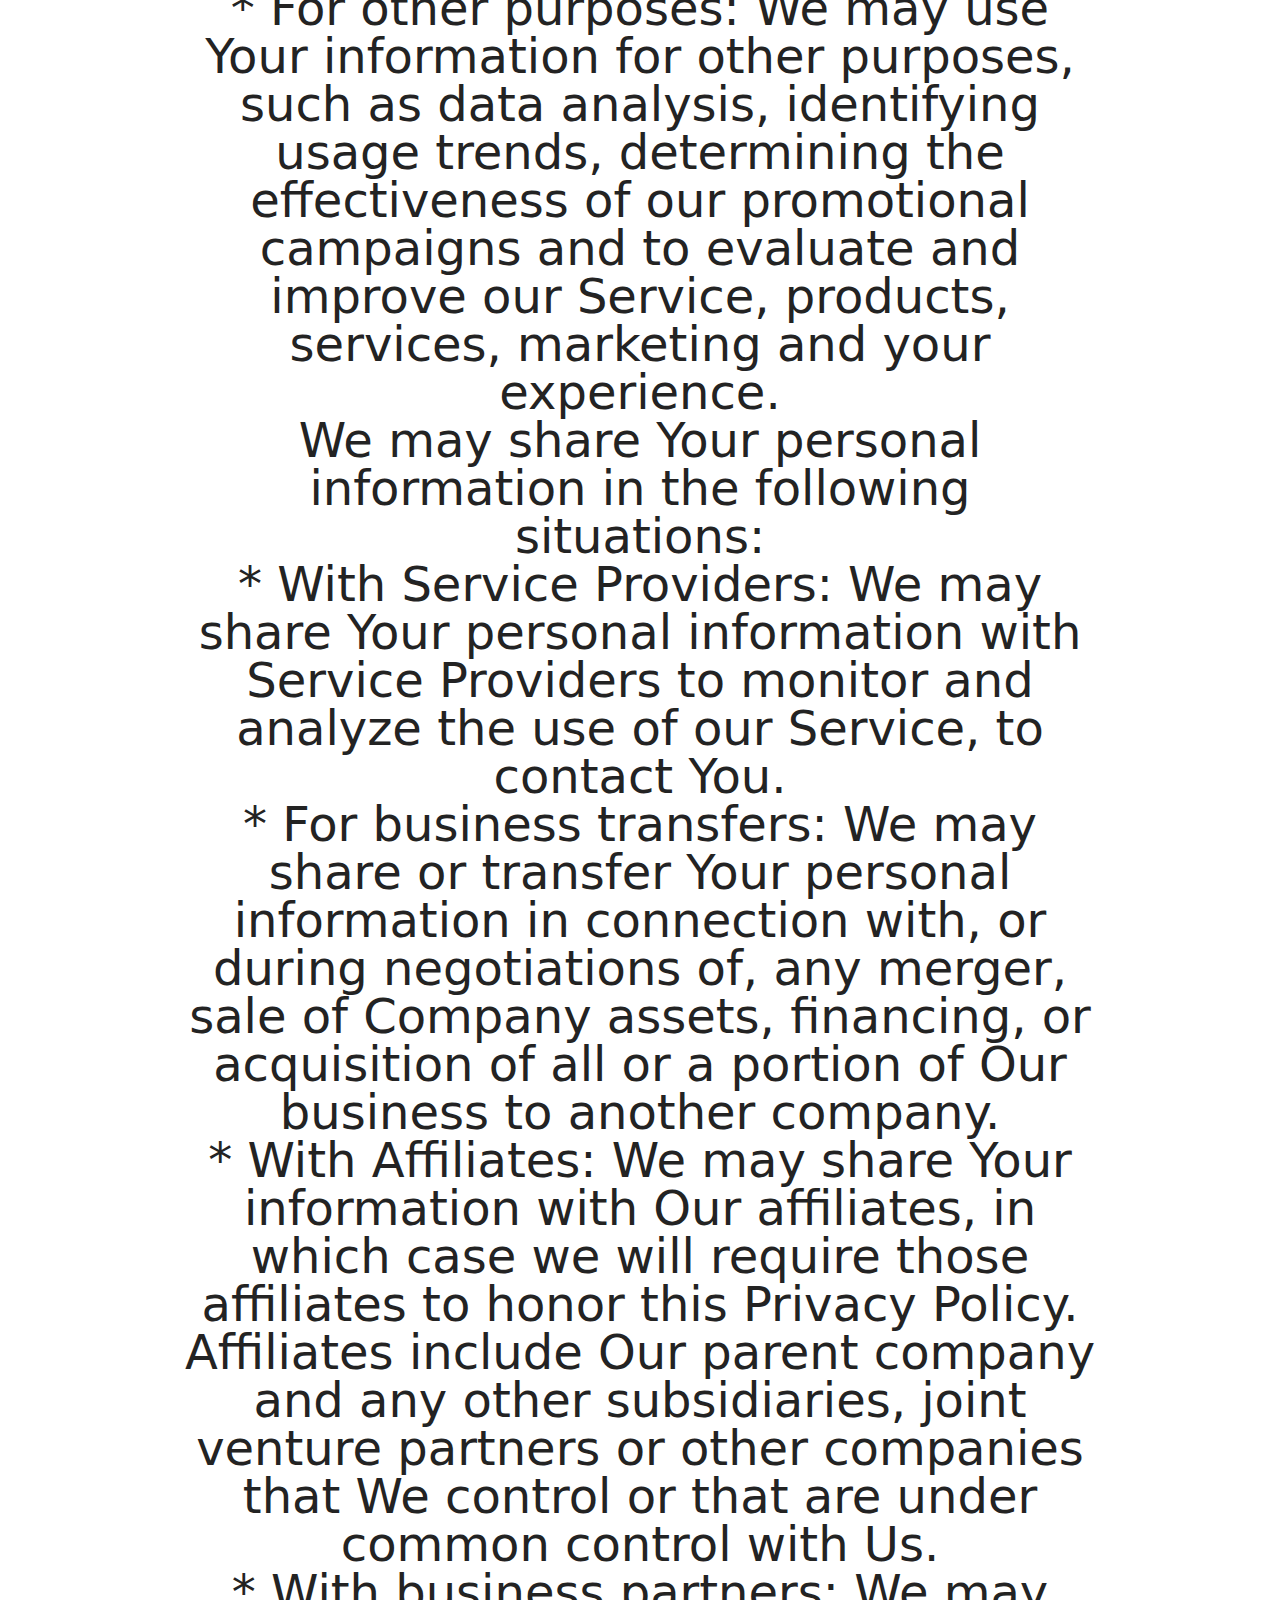
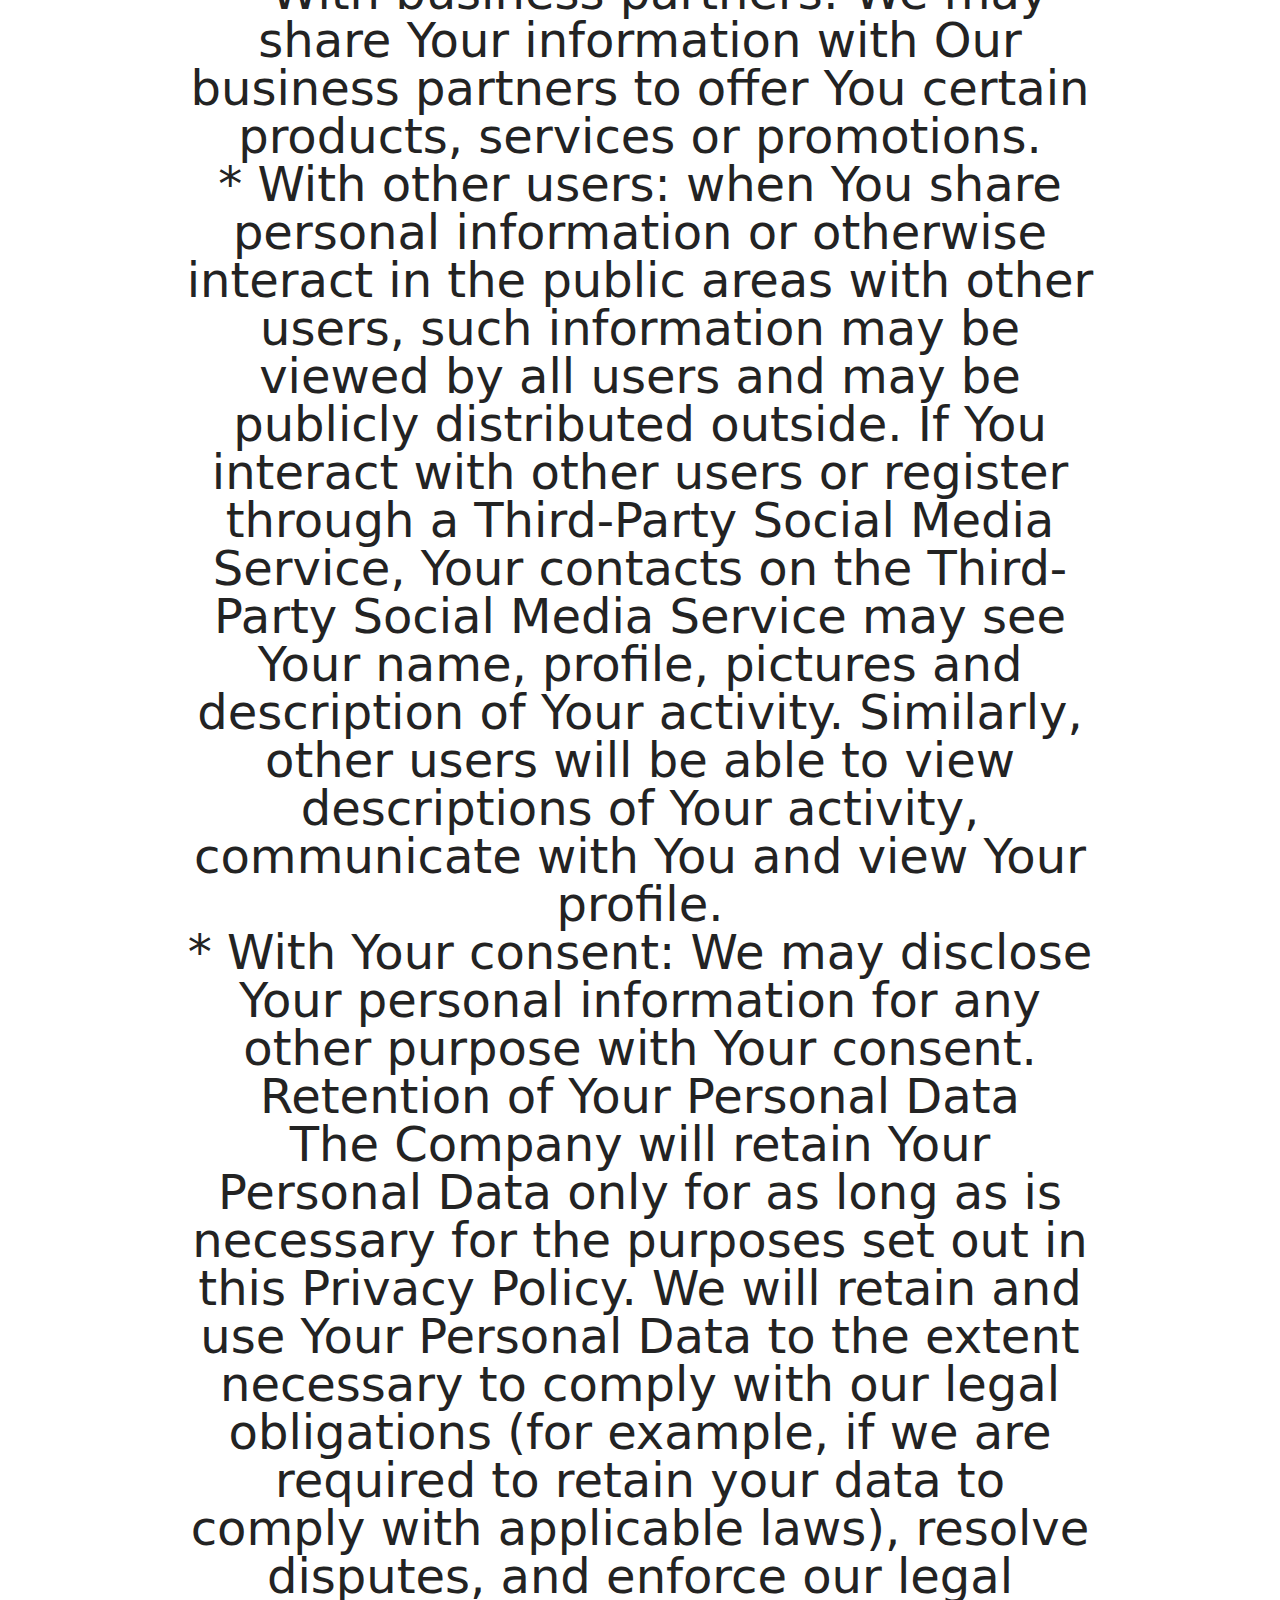
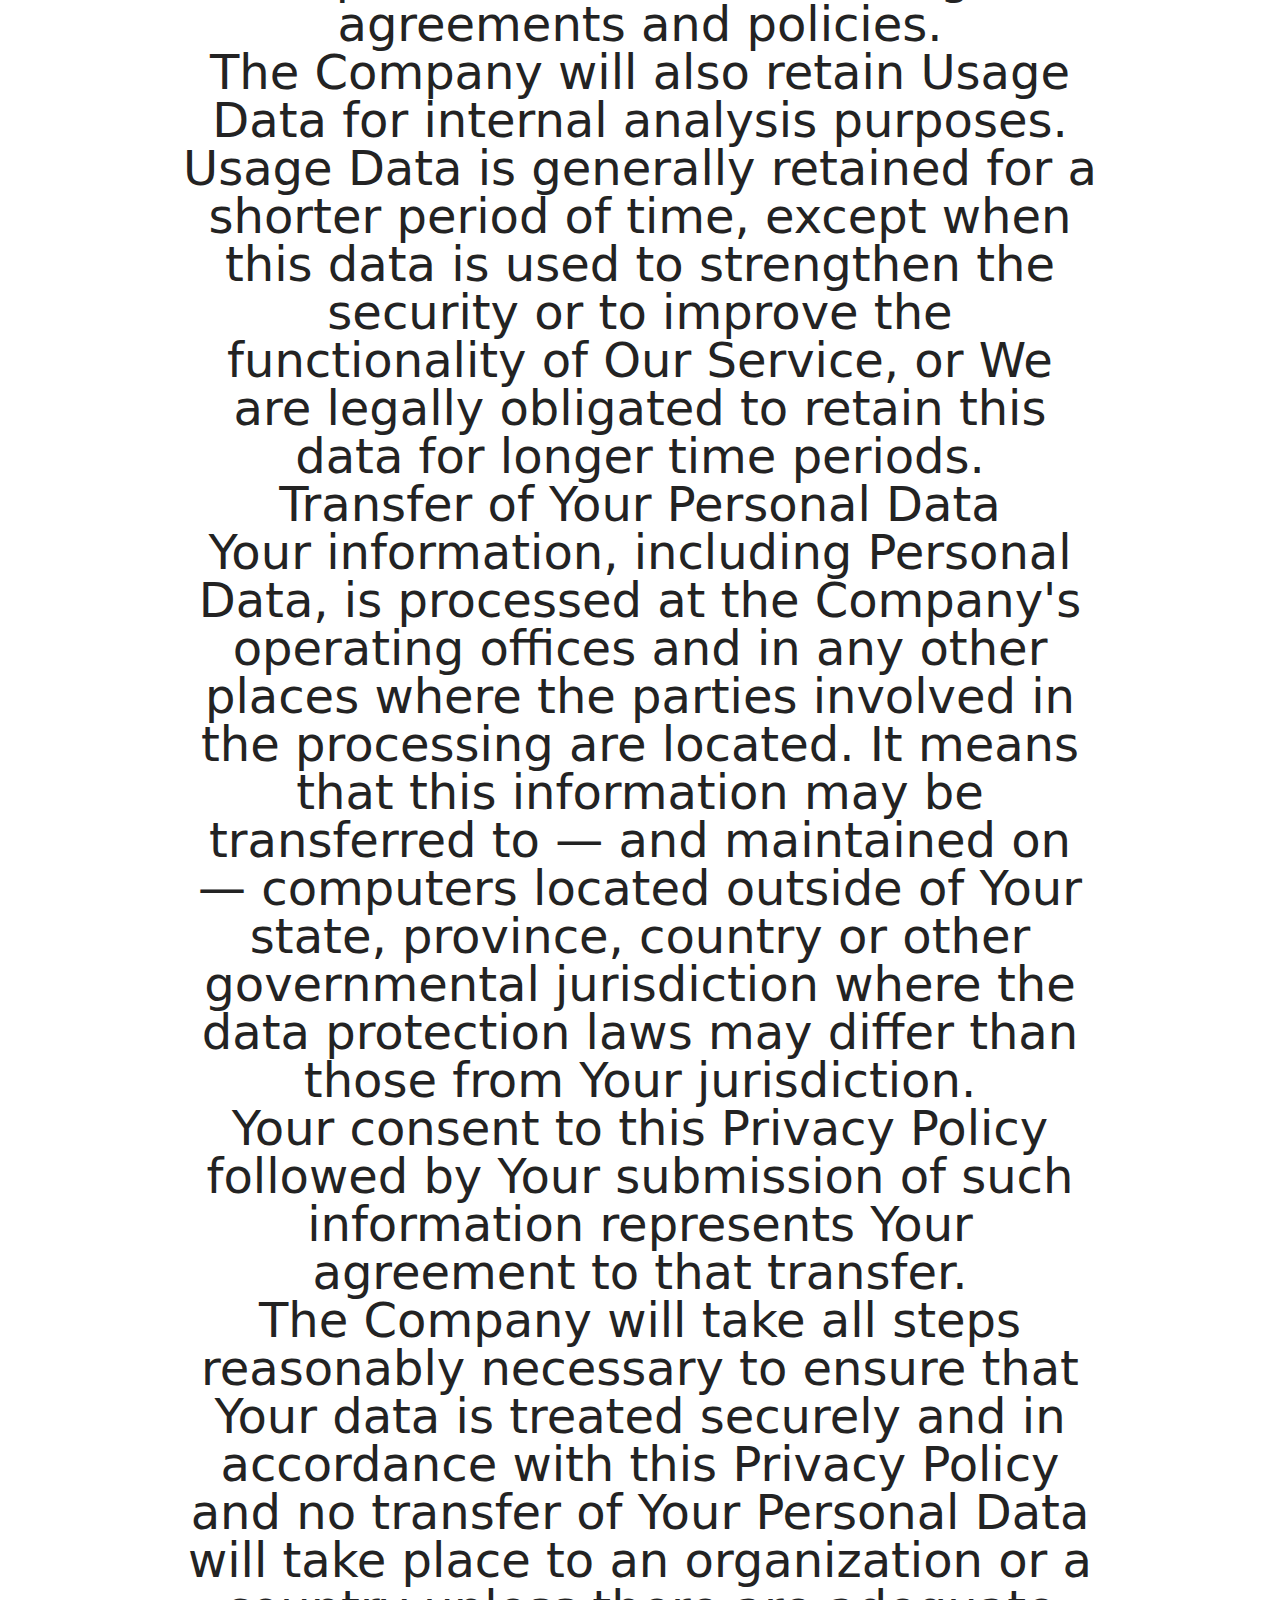
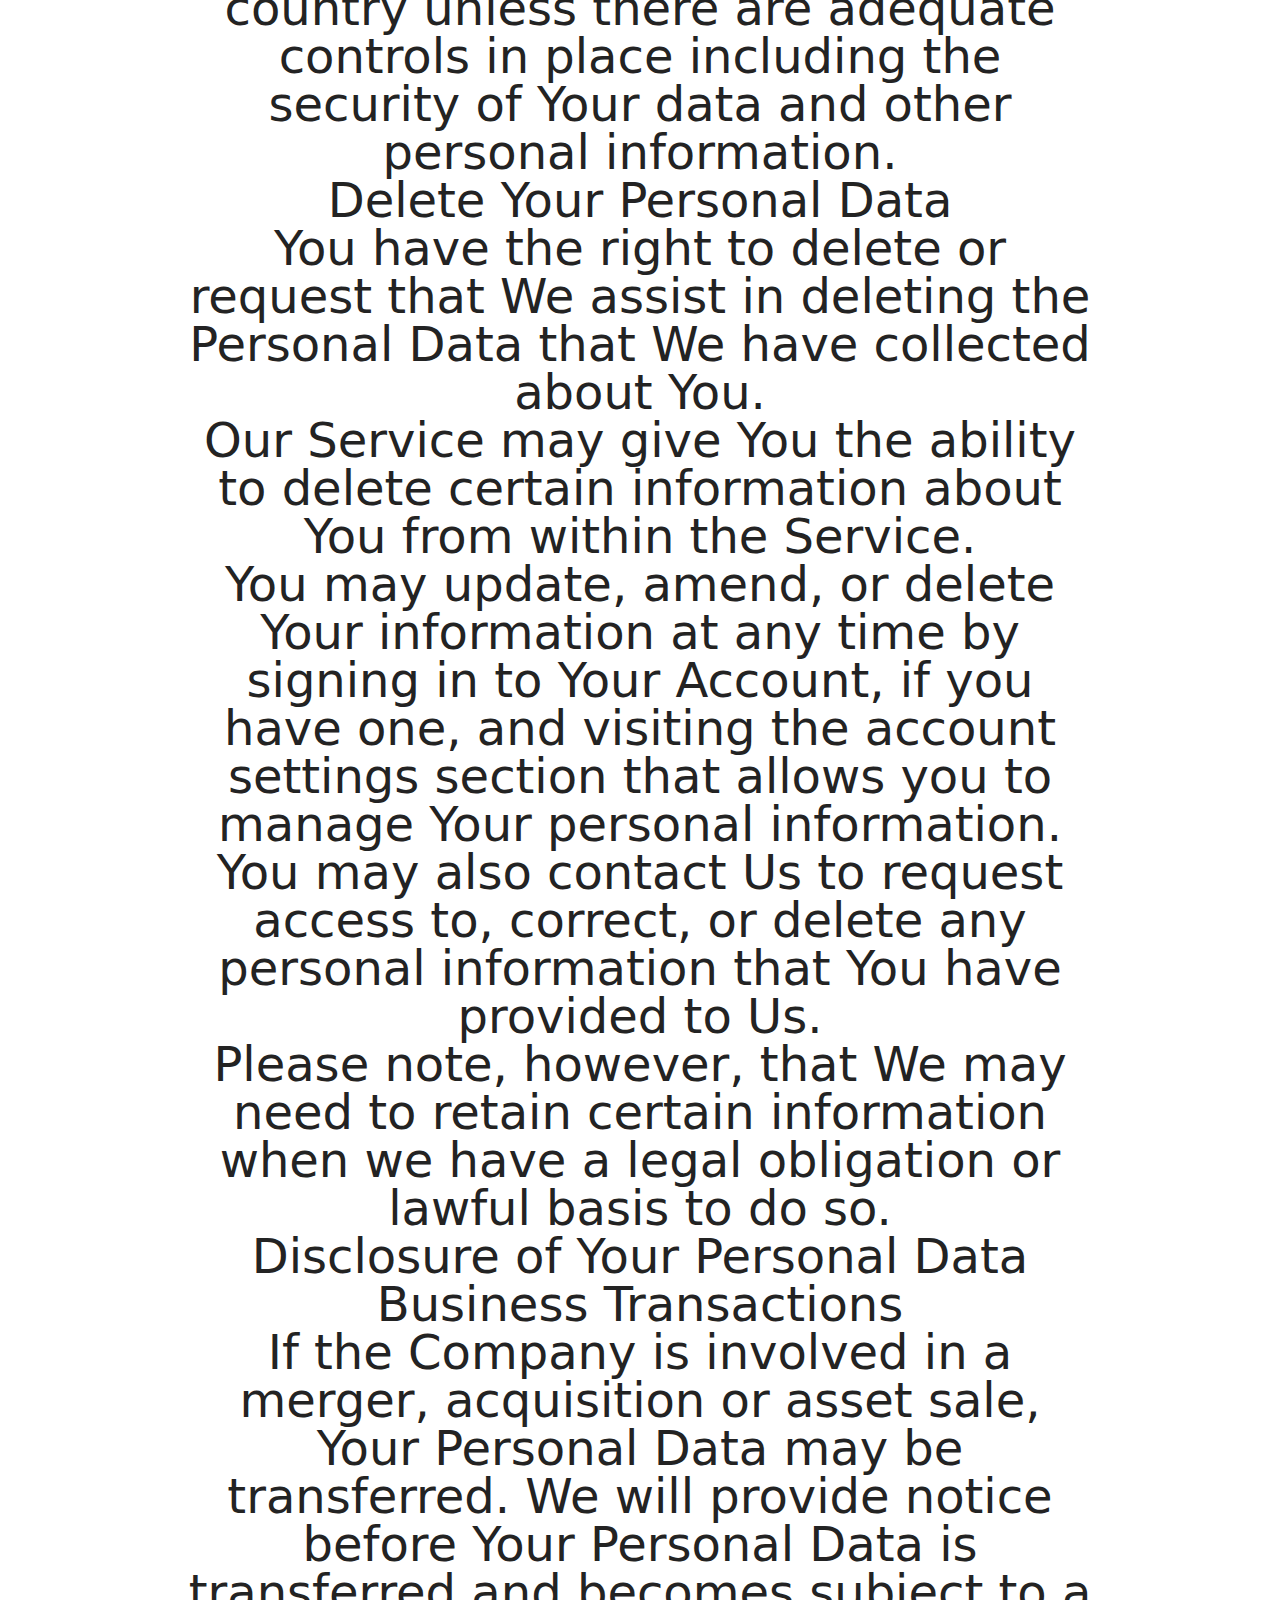
==== commit 28bce126: "Update privacy-policy.html" ====
--- a/privacy-policy.html
+++ b/privacy-policy.html
@@ -64,8 +64,8 @@
     <div class="container">
         <div class="row justify-content-center">
             <div class="title col-md-12 col-lg-10">
-                <h3 class="mbr-section-title mbr-fonts-style align-center mb-4 display-2"><strong>Privacy Policy</strong></h3>
-                <h4 class="mbr-section-subtitle align-center mbr-fonts-style mb-4 display-5"><div>Last updated: May 17, 2023</div><div>This Privacy Policy describes Our policies and procedures on the collection, use and disclosure of Your information when You use the Service and tells You about Your privacy rights and how the law protects You.</div><div>We use Your Personal data to provide and improve the Service. By using the Service, You agree to the collection and use of information in accordance with this Privacy Policy.</div><div>Interpretation and Definitions</div><div>Interpretation</div><div>The words of which the initial letter is capitalized have meanings defined under the following conditions. The following definitions shall have the same meaning regardless of whether they appear in singular or in plural.</div><div>Definitions</div><div>For the purposes of this Privacy Policy:</div><div>* Account means a unique account created for You to access our Service or parts of our Service.</div><div>* Affiliate means an entity that controls, is controlled by or is under common control with a party, where "control" means ownership of 50% or more of the shares, equity interest or other securities entitled to vote for election of directors or other managing authority.</div><div>* Application refers to FitMe, the software program provided by the Company.</div><div>* Company (referred to as either "the Company", "We", "Us" or "Our" in this Agreement) refers to FitMe, Ukraine, Vinnitsya region, Bar.</div><div>* Country refers to: Ukraine</div><div>* Device means any device that can access the Service such as a computer, a cellphone or a digital tablet.</div><div>* Personal Data is any information that relates to an identified or identifiable individual.</div><div>* Service refers to the Application.</div><div>* Service Provider means any natural or legal person who processes the data on behalf of the Company. It refers to third-party companies or individuals employed by the Company to facilitate the Service, to provide the Service on behalf of the Company, to perform services related to the Service or to assist the Company in analyzing how the Service is used.</div><div>* Third-party Social Media Service refers to any website or any social network website through which a User can log in or create an account to use the Service.</div><div>* Usage Data refers to data collected automatically, either generated by the use of the Service or from the Service infrastructure itself (for example, the duration of a page visit).</div><div>* You means the individual accessing or using the Service, or the company, or other legal entity on behalf of which such individual is accessing or using the Service, as applicable.</div><div>Collecting and Using Your Personal Data</div><div>Types of Data Collected</div><div>Personal Data</div><div>While using Our Service, We may ask You to provide Us with certain personally identifiable information that can be used to contact or identify You. Personally identifiable information may include, but is not limited to:</div><div>* Email address</div><div>* First name and last name</div><div>* Usage Data</div><div>Usage Data</div><div>Usage Data is collected automatically when using the Service.</div><div>Usage Data may include information such as Your Device's Internet Protocol address (e.g. IP address), browser type, browser version, the pages of our Service that You visit, the time and date of Your visit, the time spent on those pages, unique device identifiers and other diagnostic data.</div><div>When You access the Service by or through a FitMele device, We may collect certain information automatically, including, but not limited to, the type of FitMele device You use, Your FitMele device unique ID, the IP address of Your FitMele device, Your FitMele operating system, the type of FitMele Internet browser You use, unique device identifiers and other diagnostic data.</div><div>We may also collect information that Your browser sends whenever You visit our Service or when You access the Service by or through a FitMele device.</div><div>Information from Third-Party Social Media Services</div><div>The Company allows You to create an account and log in to use the Service through the following Third-party Social Media Services:</div><div>* Google</div><div>* Facebook</div><div>* Twitter</div><div>* LinkedIn</div><div>If You decide to register through or otherwise grant us access to a Third-Party Social Media Service, We may collect Personal data that is already associated with Your Third-Party Social Media Service's account, such as Your name, Your email address, Your activities or Your contact list associated with that account.</div><div>You may also have the option of sharing additional information with the Company through Your Third-Party Social Media Service's account. If You choose to provide such information and Personal Data, during registration or otherwise, You are giving the Company permission to use, share, and store it in a manner consistent with this Privacy Policy.</div><div>Use of Your Personal Data</div><div>The Company may use Personal Data for the following purposes:</div><div>* To provide and maintain our Service, including to monitor the usage of our Service.</div><div>* To manage Your Account: to manage Your registration as a user of the Service. The Personal Data You provide can give You access to different functionalities of the Service that are available to You as a registered user.</div><div>* For the performance of a contract: the development, compliance and undertaking of the purchase contract for the products, items or services You have purchased or of any other contract with Us through the Service.</div><div>* To contact You: To contact You by email, telephone calls, SMS, or other equivalent forms of electronic communication, such as a FitMele application's push notifications regarding updates or informative communications related to the functionalities, products or contracted services, including the security updates, when necessary or reasonable for their implementation.</div><div>* To provide You with news, special offers and general information about other goods, services and events which we offer that are similar to those that you have already purchased or enquired about unless You have opted not to receive such information.</div><div>* To manage Your requests: To attend and manage Your requests to Us.</div><div>* For business transfers: We may use Your information to evaluate or conduct a merger, divestiture, restructuring, reorganization, dissolution, or other sale or transfer of some or all of Our assets, whether as a going concern or as part of bankruptcy, liquidation, or similar proceeding, in which Personal Data held by Us about our Service users is among the assets transferred.</div><div>* For other purposes: We may use Your information for other purposes, such as data analysis, identifying usage trends, determining the effectiveness of our promotional campaigns and to evaluate and improve our Service, products, services, marketing and your experience.</div><div>We may share Your personal information in the following situations:</div><div>* With Service Providers: We may share Your personal information with Service Providers to monitor and analyze the use of our Service, to contact You.</div><div>* For business transfers: We may share or transfer Your personal information in connection with, or during negotiations of, any merger, sale of Company assets, financing, or acquisition of all or a portion of Our business to another company.</div><div>* With Affiliates: We may share Your information with Our affiliates, in which case we will require those affiliates to honor this Privacy Policy. Affiliates include Our parent company and any other subsidiaries, joint venture partners or other companies that We control or that are under common control with Us.</div><div>* With business partners: We may share Your information with Our business partners to offer You certain products, services or promotions.</div><div>* With other users: when You share personal information or otherwise interact in the public areas with other users, such information may be viewed by all users and may be publicly distributed outside. If You interact with other users or register through a Third-Party Social Media Service, Your contacts on the Third-Party Social Media Service may see Your name, profile, pictures and description of Your activity. Similarly, other users will be able to view descriptions of Your activity, communicate with You and view Your profile.</div><div>* With Your consent: We may disclose Your personal information for any other purpose with Your consent.</div><div>Retention of Your Personal Data</div><div>The Company will retain Your Personal Data only for as long as is necessary for the purposes set out in this Privacy Policy. We will retain and use Your Personal Data to the extent necessary to comply with our legal obligations (for example, if we are required to retain your data to comply with applicable laws), resolve disputes, and enforce our legal agreements and policies.</div><div>The Company will also retain Usage Data for internal analysis purposes. Usage Data is generally retained for a shorter period of time, except when this data is used to strengthen the security or to improve the functionality of Our Service, or We are legally obligated to retain this data for longer time periods.</div><div>Transfer of Your Personal Data</div><div>Your information, including Personal Data, is processed at the Company's operating offices and in any other places where the parties involved in the processing are located. It means that this information may be transferred to — and maintained on — computers located outside of Your state, province, country or other governmental jurisdiction where the data protection laws may differ than those from Your jurisdiction.</div><div>Your consent to this Privacy Policy followed by Your submission of such information represents Your agreement to that transfer.</div><div>The Company will take all steps reasonably necessary to ensure that Your data is treated securely and in accordance with this Privacy Policy and no transfer of Your Personal Data will take place to an organization or a country unless there are adequate controls in place including the security of Your data and other personal information.</div><div>Delete Your Personal Data</div><div>You have the right to delete or request that We assist in deleting the Personal Data that We have collected about You.</div><div>Our Service may give You the ability to delete certain information about You from within the Service.</div><div>You may update, amend, or delete Your information at any time by signing in to Your Account, if you have one, and visiting the account settings section that allows you to manage Your personal information. You may also contact Us to request access to, correct, or delete any personal information that You have provided to Us.</div><div>Please note, however, that We may need to retain certain information when we have a legal obligation or lawful basis to do so.</div><div>Disclosure of Your Personal Data</div><div>Business Transactions</div><div>If the Company is involved in a merger, acquisition or asset sale, Your Personal Data may be transferred. We will provide notice before Your Personal Data is transferred and becomes subject to a different Privacy Policy.</div><div>Law enforcement</div><div>Under certain circumstances, the Company may be required to disclose Your Personal Data if required to do so by law or in response to valid requests by public authorities (e.g. a court or a government agency).</div><div>Other legal requirements</div><div>The Company may disclose Your Personal Data in the good faith belief that such action is necessary to:</div><div>* Comply with a legal obligation</div><div>* Protect and defend the rights or property of the Company</div><div>* Prevent or investigate possible wrongdoing in connection with the Service</div><div>* Protect the personal safety of Users of the Service or the public</div><div>* Protect against legal liability</div><div>Security of Your Personal Data</div><div>The security of Your Personal Data is important to Us, but remember that no method of transmission over the Internet, or method of electronic storage is 100% secure. While We strive to use commercially acceptable means to protect Your Personal Data, We cannot guarantee its absolute security.</div><div>Children's Privacy</div><div>Our Service does not address anyone under the age of 13. We do not knowingly collect personally identifiable information from anyone under the age of 13. If You are a parent or guardian and You are aware that Your child has provided Us with Personal Data, please contact Us. If We become aware that We have collected Personal Data from anyone under the age of 13 without verification of parental consent, We take steps to remove that information from Our servers.</div><div>If We need to rely on consent as a legal basis for processing Your information and Your country requires consent from a parent, We may require Your parent's consent before We collect and use that information.</div><div>Links to Other Websites</div><div>Our Service may contain links to other websites that are not operated by Us. If You click on a third party link, You will be directed to that third party's site. We strongly advise You to review the Privacy Policy of every site You visit.</div><div>We have no control over and assume no responsibility for the content, privacy policies or practices of any third party sites or services.</div><div>Changes to this Privacy Policy</div><div>We may update Our Privacy Policy from time to time. We will notify You of any changes by posting the new Privacy Policy on this page.</div><div>We will let You know via email and/or a prominent notice on Our Service, prior to the change becoming effective and update the "Last updated" date at the top of this Privacy Policy.</div><div>You are advised to review this Privacy Policy periodically for any changes. Changes to this Privacy Policy are effective when they are posted on this page.</div><div>Contact Us</div><div>If you have any questions about this Privacy Policy, You can contact us: <a href="mailto:FitMehealthhelp@gmail.com" class="text-primary">FitMehealthhelp@gmail.com</a></div></h4>
+                <h3 class="mbr-section-title mbr-fonts-style align-center mb-4 display-2"><strong></strong></h3>
+                <h4 class="mbr-section-subtitle align-center mbr-fonts-style mb-4 display-5"><div>Last updated: May 17, 2023</div><div>This Privacy Policy describes Our policies and procedures on the collection, use and disclosure of Your information when You use the Service and tells You about Your privacy rights and how the law protects You.</div><div>We use Your Personal data to provide and improve the Service. By using the Service, You agree to the collection and use of information in accordance with this Privacy Policy.</div><div>Interpretation and Definitions</div><div>Interpretation</div><div>The words of which the initial letter is capitalized have meanings defined under the following conditions. The following definitions shall have the same meaning regardless of whether they appear in singular or in plural.</div><div>Definitions</div><div>For the purposes of this Privacy Policy:</div><div>* Account means a unique account created for You to access our Service or parts of our Service.</div><div>* Affiliate means an entity that controls, is controlled by or is under common control with a party, where "control" means ownership of 50% or more of the shares, equity interest or other securities entitled to vote for election of directors or other managing authority.</div><div>* Application refers to FitMe, the software program provided by the Company.</div><div>* Company (referred to as either "the Company", "We", "Us" or "Our" in this Agreement) refers to FitMe, Ukraine, Vinnitsya region, Bar.</div><div>* Country refers to: Ukraine</div><div>* Device means any device that can access the Service such as a computer, a cellphone or a digital tablet.</div><div>* Personal Data is any information that relates to an identified or identifiable individual.</div><div>* Service refers to the Application.</div><div>* Service Provider means any natural or legal person who processes the data on behalf of the Company. It refers to third-party companies or individuals employed by the Company to facilitate the Service, to provide the Service on behalf of the Company, to perform services related to the Service or to assist the Company in analyzing how the Service is used.</div><div>* Third-party Social Media Service refers to any website or any social network website through which a User can log in or create an account to use the Service.</div><div>* Usage Data refers to data collected automatically, either generated by the use of the Service or from the Service infrastructure itself (for example, the duration of a page visit).</div><div>* You means the individual accessing or using the Service, or the company, or other legal entity on behalf of which such individual is accessing or using the Service, as applicable.</div><div>Collecting and Using Your Personal Data</div><div>Types of Data Collected</div><div>Personal Data</div><div>While using Our Service, We may ask You to provide Us with certain personally identifiable information that can be used to contact or identify You. Personally identifiable information may include, but is not limited to:</div><div>* Email address</div><div>* First name and last name</div><div>* Usage Data</div><div>Usage Data</div><div>Usage Data is collected automatically when using the Service.</div><div>Usage Data may include information such as Your Device's Internet Protocol address (e.g. IP address), browser type, browser version, the pages of our Service that You visit, the time and date of Your visit, the time spent on those pages, unique device identifiers and other diagnostic data.</div><div>When You access the Service by or through a FitMele device, We may collect certain information automatically, including, but not limited to, the type of FitMele device You use, Your FitMele device unique ID, the IP address of Your FitMele device, Your FitMele operating system, the type of FitMele Internet browser You use, unique device identifiers and other diagnostic data.</div><div>We may also collect information that Your browser sends whenever You visit our Service or when You access the Service by or through a FitMele device.</div><div>Information from Third-Party Social Media Services</div><div>The Company allows You to create an account and log in to use the Service through the following Third-party Social Media Services:</div><div>* Google</div><div>* Facebook</div><div>* Twitter</div><div>* LinkedIn</div><div>If You decide to register through or otherwise grant us access to a Third-Party Social Media Service, We may collect Personal data that is already associated with Your Third-Party Social Media Service's account, such as Your name, Your email address, Your activities or Your contact list associated with that account.</div><div>You may also have the option of sharing additional information with the Company through Your Third-Party Social Media Service's account. If You choose to provide such information and Personal Data, during registration or otherwise, You are giving the Company permission to use, share, and store it in a manner consistent with this Privacy Policy.</div><div>Use of Your Personal Data</div><div>The Company may use Personal Data for the following purposes:</div><div>* To provide and maintain our Service, including to monitor the usage of our Service.</div><div>* To manage Your Account: to manage Your registration as a user of the Service. The Personal Data You provide can give You access to different functionalities of the Service that are available to You as a registered user.</div><div>* For the performance of a contract: the development, compliance and undertaking of the purchase contract for the products, items or services You have purchased or of any other contract with Us through the Service.</div><div>* To contact You: To contact You by email, telephone calls, SMS, or other equivalent forms of electronic communication, such as a FitMele application's push notifications regarding updates or informative communications related to the functionalities, products or contracted services, including the security updates, when necessary or reasonable for their implementation.</div><div>* To provide You with news, special offers and general information about other goods, services and events which we offer that are similar to those that you have already purchased or enquired about unless You have opted not to receive such information.</div><div>* To manage Your requests: To attend and manage Your requests to Us.</div><div>* For business transfers: We may use Your information to evaluate or conduct a merger, divestiture, restructuring, reorganization, dissolution, or other sale or transfer of some or all of Our assets, whether as a going concern or as part of bankruptcy, liquidation, or similar proceeding, in which Personal Data held by Us about our Service users is among the assets transferred.</div><div>* For other purposes: We may use Your information for other purposes, such as data analysis, identifying usage trends, determining the effectiveness of our promotional campaigns and to evaluate and improve our Service, products, services, marketing and your experience.</div><div>We may share Your personal information in the following situations:</div><div>* With Service Providers: We may share Your personal information with Service Providers to monitor and analyze the use of our Service, to contact You.</div><div>* For business transfers: We may share or transfer Your personal information in connection with, or during negotiations of, any merger, sale of Company assets, financing, or acquisition of all or a portion of Our business to another company.</div><div>* With Affiliates: We may share Your information with Our affiliates, in which case we will require those affiliates to honor this Privacy Policy. Affiliates include Our parent company and any other subsidiaries, joint venture partners or other companies that We control or that are under common control with Us.</div><div>* With business partners: We may share Your information with Our business partners to offer You certain products, services or promotions.</div><div>* With other users: when You share personal information or otherwise interact in the public areas with other users, such information may be viewed by all users and may be publicly distributed outside. If You interact with other users or register through a Third-Party Social Media Service, Your contacts on the Third-Party Social Media Service may see Your name, profile, pictures and description of Your activity. Similarly, other users will be able to view descriptions of Your activity, communicate with You and view Your profile.</div><div>* With Your consent: We may disclose Your personal information for any other purpose with Your consent.</div><div>Retention of Your Personal Data</div><div>The Company will retain Your Personal Data only for as long as is necessary for the purposes set out in this Privacy Policy. We will retain and use Your Personal Data to the extent necessary to comply with our legal obligations (for example, if we are required to retain your data to comply with applicable laws), resolve disputes, and enforce our legal agreements and policies.</div><div>The Company will also retain Usage Data for internal analysis purposes. Usage Data is generally retained for a shorter period of time, except when this data is used to strengthen the security or to improve the functionality of Our Service, or We are legally obligated to retain this data for longer time periods.</div><div>Transfer of Your Personal Data</div><div>Your information, including Personal Data, is processed at the Company's operating offices and in any other places where the parties involved in the processing are located. It means that this information may be transferred to — and maintained on — computers located outside of Your state, province, country or other governmental jurisdiction where the data protection laws may differ than those from Your jurisdiction.</div><div>Your consent to this Privacy Policy followed by Your submission of such information represents Your agreement to that transfer.</div><div>The Company will take all steps reasonably necessary to ensure that Your data is treated securely and in accordance with this Privacy Policy and no transfer of Your Personal Data will take place to an organization or a country unless there are adequate controls in place including the security of Your data and other personal information.</div><div>Delete Your Personal Data</div><div>You have the right to delete or request that We assist in deleting the Personal Data that We have collected about You.</div><div>Our Service may give You the ability to delete certain information about You from within the Service.</div><div>You may update, amend, or delete Your information at any time by signing in to Your Account, if you have one, and visiting the account settings section that allows you to manage Your personal information. You may also contact Us to request access to, correct, or delete any personal information that You have provided to Us.</div><div>Please note, however, that We may need to retain certain information when we have a legal obligation or lawful basis to do so.</div><div>Disclosure of Your Personal Data</div><div>Business Transactions</div><div>If the Company is involved in a merger, acquisition or asset sale, Your Personal Data may be transferred. We will provide notice before Your Personal Data is transferred and becomes subject to a different Privacy Policy.</div><div>Law enforcement</div><div>Under certain circumstances, the Company may be required to disclose Your Personal Data if required to do so by law or in response to valid requests by public authorities (e.g. a court or a government agency).</div><div>Other legal requirements</div><div>The Company may disclose Your Personal Data in the good faith belief that such action is necessary to:</div><div>* Comply with a legal obligation</div><div>* Protect and defend the rights or property of the Company</div><div>* Prevent or investigate possible wrongdoing in connection with the Service</div><div>* Protect the personal safety of Users of the Service or the public</div><div>* Protect against legal liability</div><div>Security of Your Personal Data</div><div>The security of Your Personal Data is important to Us, but remember that no method of transmission over the Internet, or method of electronic storage is 100% secure. While We strive to use commercially acceptable means to protect Your Personal Data, We cannot guarantee its absolute security.</div><div>Children's Privacy</div><div>Our Service does not address anyone under the age of 13. We do not knowingly collect personally identifiable information from anyone under the age of 13. If You are a parent or guardian and You are aware that Your child has provided Us with Personal Data, please contact Us. If We become aware that We have collected Personal Data from anyone under the age of 13 without verification of parental consent, We take steps to remove that information from Our servers.</div><div>If We need to rely on consent as a legal basis for processing Your information and Your country requires consent from a parent, We may require Your parent's consent before We collect and use that information.</div><div>Links to Other Websites</div><div>Our Service may contain links to other websites that are not operated by Us. If You click on a third party link, You will be directed to that third party's site. We strongly advise You to review the Privacy Policy of every site You visit.</div><div>We have no control over and assume no responsibility for the content, privacy policies or practices of any third party sites or services.</div><div>Changes to this Privacy Policy</div><div>We may update Our Privacy Policy from time to time. We will notify You of any changes by posting the new Privacy Policy on this page.</div><div>We will let You know via email and/or a prominent notice on Our Service, prior to the change becoming effective and update the "Last updated" date at the top of this Privacy Policy.</div><div>You are advised to review this Privacy Policy periodically for any changes. Changes to this Privacy Policy are effective when they are posted on this page.</div><div>Contact Us</div><div>If you have any questions about this Privacy Policy, You can contact us: <a href="mailto:mobihealthhelp@gmail.com" class="text-primary">mobihealthhelp@gmail.com</a></div></h4>
                 
             </div>
         </div>
